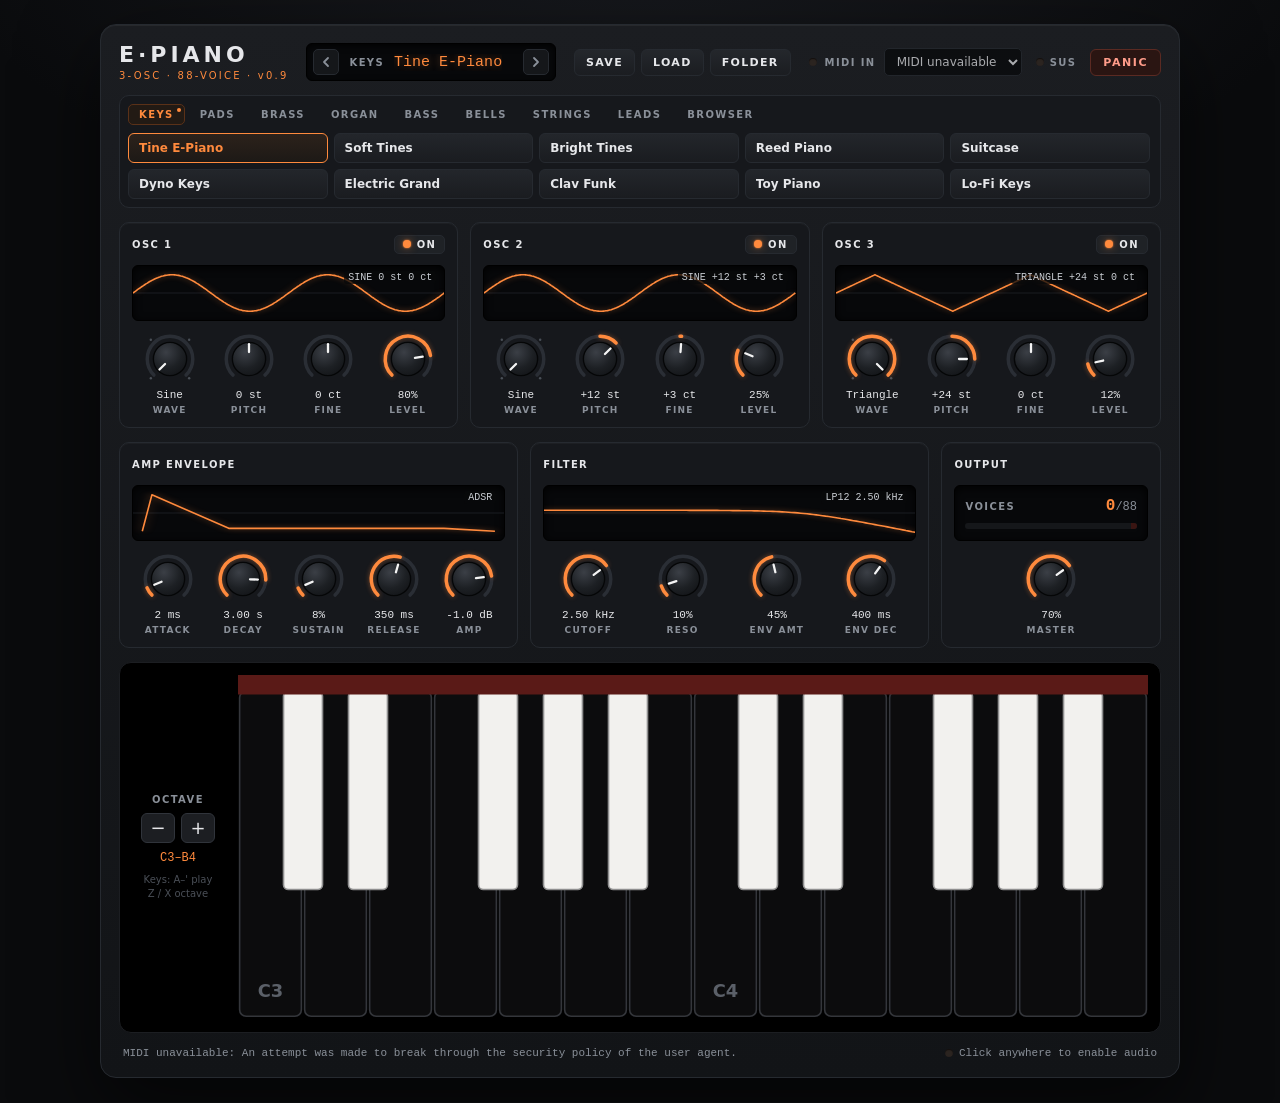
==== web/index.html @ 24be827b "First push" ====
<!doctype html>
<!--
  E-Piano v0.9 (web build)
  A single self-contained file: UI, DSP, 80 factory presets. Mirrors the VST3 build in vst/.
  Open it in Chrome or Edge. Works straight from disk; start.bat serves it over
  http://localhost for the lower-latency AudioWorklet path.
-->
<html lang="en">
<head>
  <meta charset="utf-8">
  <meta name="viewport" content="width=device-width, initial-scale=1">
  <title>E-Piano v0.9</title>
  <style>
:root {
  --bg: #0a0b0d;
  --chassis-1: #1b1d21;
  --chassis-2: #121417;
  --panel: #16181c;
  --panel-edge: #262a30;
  --screen: #07080a;
  --text: #e6e7ea;
  --muted: #8a9099;
  --faint: #4a4f57;
  --accent: #ff8a3d;
  --accent-glow: rgba(255, 138, 61, 0.45);
  --accent-dim: #5a3118;
  --track: #2a2e35;
  --sans: "Segoe UI", system-ui, -apple-system, sans-serif;
  --mono: "Cascadia Mono", "Consolas", ui-monospace, monospace;
}

* { box-sizing: border-box; }

html, body { margin: 0; }
body {
  min-height: 100vh;
  background: radial-gradient(1200px 600px at 50% -10%, #1a1c21 0%, var(--bg) 60%) var(--bg);
  color: var(--text);
  font-family: var(--sans);
  display: flex;
  justify-content: center;
  padding: 24px 16px;
  -webkit-font-smoothing: antialiased;
}

button { font-family: inherit; color: inherit; }

.synth {
  width: 100%;
  min-width: 0;
  max-width: 1080px;
  background: linear-gradient(180deg, var(--chassis-1), var(--chassis-2));
  border: 1px solid var(--panel-edge);
  border-radius: 16px;
  padding: 18px;
  box-shadow: 0 30px 80px rgba(0, 0, 0, 0.6), inset 0 1px 0 rgba(255, 255, 255, 0.05);
  display: flex;
  flex-direction: column;
  gap: 14px;
  user-select: none;
}

/* ---------------------------------------------------------------- LEDs --- */
.led {
  display: inline-block;
  width: 8px; height: 8px;
  border-radius: 50%;
  background: #2b2420;
  box-shadow: inset 0 1px 1px rgba(0, 0, 0, 0.6);
  flex: none;
  transition: background 60ms, box-shadow 60ms;
}
.led.on, .selected > .led, .power.on .led {
  background: var(--accent);
  box-shadow: 0 0 8px var(--accent-glow), 0 0 2px var(--accent);
}

.ctl-label, .panel-title, .knob-label, .pd-label, .vs-label {
  font-size: 10px;
  letter-spacing: 0.14em;
  text-transform: uppercase;
  color: var(--muted);
  font-weight: 600;
}

/* -------------------------------------------------------------- top bar --- */
.topbar {
  display: flex;
  align-items: center;
  gap: 18px;
  flex-wrap: wrap;
}
.brand { display: flex; flex-direction: column; line-height: 1.1; }
.brand-mark { font-size: 22px; font-weight: 800; letter-spacing: 0.18em; }
.brand-sub { font-size: 10px; letter-spacing: 0.22em; color: var(--accent); margin-top: 3px; }

.patch-display {
  flex: 1;
  min-width: 200px;
  display: flex;
  align-items: baseline;
  gap: 10px;
  background: var(--screen);
  border: 1px solid #000;
  border-radius: 6px;
  padding: 8px 12px;
  box-shadow: inset 0 2px 6px rgba(0, 0, 0, 0.8);
}
.pd-name { font-family: var(--mono); color: var(--accent); font-size: 15px; text-shadow: 0 0 8px var(--accent-glow); }

.top-controls { display: flex; align-items: center; gap: 14px; flex-wrap: wrap; }
.midi-pick { display: flex; align-items: center; gap: 8px; }
.midi-pick select {
  background: var(--screen);
  color: var(--text);
  border: 1px solid var(--panel-edge);
  border-radius: 5px;
  padding: 5px 8px;
  font: 12px var(--sans);
  max-width: 220px;
}
.indicator { display: flex; align-items: center; gap: 6px; font-size: 10px; letter-spacing: 0.14em; color: var(--muted); font-weight: 600; }

.panic {
  background: #2a1512;
  border: 1px solid #5b2a22;
  color: #ff9c8a;
  border-radius: 6px;
  padding: 6px 12px;
  font-size: 11px;
  letter-spacing: 0.14em;
  font-weight: 700;
  cursor: pointer;
}
.panic:hover { background: #3a1a15; }
.panic:active { transform: translateY(1px); }

/* --------------------------------------------------------------- panels --- */
.osc-row { display: grid; grid-template-columns: repeat(3, 1fr); gap: 12px; }
.mod-row { display: grid; grid-template-columns: 1fr 1fr 0.55fr; gap: 12px; }

.panel {
  background: var(--panel);
  border: 1px solid var(--panel-edge);
  border-radius: 10px;
  padding: 10px 12px 12px;
  display: flex;
  flex-direction: column;
  gap: 10px;
  box-shadow: inset 0 1px 0 rgba(255, 255, 255, 0.03);
  transition: opacity 150ms;
  min-width: 0;
}
.panel.off .screen, .panel.off .knob-row { opacity: 0.38; }
.panel-head { display: flex; align-items: center; justify-content: space-between; min-height: 22px; }
.panel-title { color: var(--text); }

.power {
  display: flex; align-items: center; gap: 6px;
  background: #1f2226;
  border: 1px solid var(--panel-edge);
  border-radius: 5px;
  padding: 3px 8px;
  font-size: 10px; letter-spacing: 0.14em; font-weight: 700;
  color: var(--muted);
  cursor: pointer;
}
.power.on { color: var(--text); }

.screen {
  position: relative;
  background: var(--screen);
  border: 1px solid #000;
  border-radius: 6px;
  height: 56px;
  overflow: hidden;
  box-shadow: inset 0 2px 8px rgba(0, 0, 0, 0.9);
}
.screen svg { position: absolute; inset: 4px 0; width: 100%; height: calc(100% - 8px); }
.scr-grid { stroke: #1a1d22; stroke-width: 1; vector-effect: non-scaling-stroke; }
.scr-line {
  fill: none;
  stroke: var(--accent);
  stroke-width: 1.6;
  vector-effect: non-scaling-stroke;
  filter: drop-shadow(0 0 3px var(--accent-glow));
  stroke-linejoin: round;
}
.scr-text {
  position: absolute; right: 8px; top: 5px;
  font-family: var(--mono); font-size: 10px; color: #c9cdd3;
  background: rgba(7, 8, 10, 0.75);
  padding: 1px 4px; border-radius: 3px;
}

.voice-screen { display: flex; flex-direction: column; justify-content: center; gap: 8px; padding: 0 10px; }
.vs-row { display: flex; justify-content: space-between; align-items: baseline; }
.vs-value { font-family: var(--mono); color: var(--muted); font-size: 12px; }
.vs-value b { color: var(--accent); font-size: 16px; font-weight: 600; }
.meter { position: relative; height: 6px; background: #15171a; border-radius: 3px; overflow: hidden; }
#meter-fill {
  height: 100%; width: 0%;
  background: linear-gradient(90deg, #3d8f5a 0%, #b8b23b 75%, #ff5a3d 100%);
  background-size: 100% 100%;
  transition: width 60ms linear;
}
.meter-clip { position: absolute; right: 0; top: 0; width: 6px; height: 100%; background: #3a1512; }
.meter-clip.on { background: #ff3b2f; box-shadow: 0 0 6px #ff3b2f; }

/* ---------------------------------------------------------------- knobs --- */
.knob-row { display: flex; justify-content: space-around; gap: 4px; }
.knob { display: flex; flex-direction: column; align-items: center; gap: 2px; width: 64px; }
.knob-svg { width: 56px; height: 56px; cursor: ns-resize; touch-action: none; outline: none; overflow: visible; }
.knob-svg:focus-visible .k-face { stroke: var(--accent); }
.k-track { fill: none; stroke: var(--track); stroke-width: 4; stroke-linecap: round; }
.k-value { fill: none; stroke: var(--accent); stroke-width: 4; stroke-linecap: round; filter: drop-shadow(0 0 3px var(--accent-glow)); }
.k-tick { fill: var(--faint); }
.k-face { fill: url(#knobFace); stroke: #050607; stroke-width: 1.5; }
.k-pointer { stroke: #f4f4f4; stroke-width: 2.6; stroke-linecap: round; }
.knob:hover .k-track { stroke: #343941; }
.knob-value { font-family: var(--mono); font-size: 11px; color: var(--text); min-height: 14px; white-space: nowrap; }
.knob.active .knob-value { color: var(--accent); }
.knob-label { font-size: 9px; }

.output-panel .knob-row { flex: 1; align-items: center; }

/* --------------------------------------------------------------- keybed --- */
.keybed {
  display: flex;
  gap: 14px;
  background: #000;
  border: 1px solid #1c1e22;
  border-radius: 12px;
  padding: 12px;
  box-shadow: inset 0 4px 14px rgba(0, 0, 0, 0.9);
}
.octave-ctl {
  display: flex; flex-direction: column; align-items: center; justify-content: center;
  gap: 8px; width: 92px; flex: none;
}
.oct-buttons { display: flex; gap: 6px; }
.oct-buttons button {
  width: 34px; height: 30px;
  background: #1c1e22; border: 1px solid #30343b; border-radius: 6px;
  font-size: 18px; line-height: 1; cursor: pointer;
}
.oct-buttons button:hover { border-color: var(--accent-dim); }
.oct-buttons button:active { transform: translateY(1px); }
.oct-readout { font-family: var(--mono); font-size: 12px; color: var(--accent); }
.kbd-hint { font-size: 10px; color: var(--faint); text-align: center; line-height: 1.4; }

.piano { flex: 1; min-width: 0; }
.piano-svg { display: block; width: 100%; height: auto; touch-action: none; cursor: pointer; }
.felt { fill: #5a1a17; }

/* Inverted keyboard: naturals black, sharps white */
.wkey { fill: #0c0c0d; stroke: #34363b; stroke-width: 1; transition: fill 40ms; }
.wkey:hover { fill: #17181a; }
.wkey.down { fill: var(--accent); stroke: var(--accent); }
.bkey { fill: #f2f1ee; stroke: #8f8f8f; stroke-width: 1; transition: fill 40ms; }
.bkey:hover { fill: #ffffff; }
.bkey.down { fill: var(--accent); stroke: #b85a20; }
.klabel { fill: #5b6068; font: 600 11px var(--sans); text-anchor: middle; pointer-events: none; }

/* ------------------------------------------------------------ statusbar --- */
.statusbar {
  display: flex; justify-content: space-between; align-items: center; gap: 12px;
  font-family: var(--mono); font-size: 11px; color: var(--muted);
  padding: 0 4px;
}
.monitor { flex: 1; min-width: 0; white-space: pre; overflow: hidden; text-overflow: ellipsis; }
.audio-status { display: flex; align-items: center; gap: 6px; flex: none; }

/* ======================================================== preset browser === */
.patch-display { align-items: center; gap: 6px; padding: 5px 6px; }
.pd-text { flex: 1; min-width: 0; display: flex; align-items: baseline; gap: 10px; padding: 0 4px; }
.pd-name { white-space: nowrap; overflow: hidden; text-overflow: ellipsis; }
.pd-step {
  flex: none; width: 26px; height: 26px; padding: 0;
  display: flex; align-items: center; justify-content: center;
  background: #15171a; border: 1px solid var(--panel-edge); border-radius: 5px; cursor: pointer;
}
.pd-step svg { width: 12px; height: 12px; fill: none; stroke: var(--muted); stroke-width: 1.8; stroke-linecap: round; stroke-linejoin: round; }
.pd-step:hover svg { stroke: var(--accent); }
.pd-step:active { transform: translateY(1px); }

.preset-actions { display: flex; gap: 6px; }
.pd-btn {
  background: linear-gradient(180deg, #24272c, #1b1d21);
  border: 1px solid var(--panel-edge);
  border-radius: 6px;
  padding: 6px 11px;
  font-size: 11px; font-weight: 700; letter-spacing: 0.12em;
  color: var(--text);
  cursor: pointer;
}
.pd-btn:hover { border-color: #3a3f47; }
.pd-btn:active { transform: translateY(1px); }
.pd-btn.primary { background: linear-gradient(180deg, #3a2618, #2a1c13); border-color: var(--accent-dim); color: var(--accent); }
.pd-btn.primary:hover { border-color: var(--accent); }
.pd-btn.danger { background: #2a1512; border-color: #5b2a22; color: #ff9c8a; }

.browser {
  background: var(--panel);
  border: 1px solid var(--panel-edge);
  border-radius: 10px;
  padding: 8px;
  display: flex; flex-direction: column; gap: 8px;
}
.cat-tabs { display: flex; flex-wrap: wrap; gap: 4px; }
.cat-tab {
  position: relative;
  background: transparent;
  border: 1px solid transparent;
  border-radius: 5px;
  padding: 4px 10px;
  font-size: 10px; font-weight: 700; letter-spacing: 0.14em; text-transform: uppercase;
  color: var(--muted);
  cursor: pointer;
}
.cat-tab:hover { color: var(--text); }
.cat-tab.active { color: var(--accent); border-color: var(--accent-dim); background: #221a14; }
.cat-tab.has-current::after {
  content: ""; position: absolute; top: 3px; right: 3px;
  width: 4px; height: 4px; border-radius: 50%; background: var(--accent);
}

.preset-grid {
  display: grid;
  grid-template-columns: repeat(5, minmax(0, 1fr));
  grid-auto-rows: 30px;
  gap: 6px;
  height: 66px;            /* two rows; user folders with more scroll */
  overflow-y: auto;
  padding-right: 2px;
}
.preset-btn {
  position: relative;
  display: flex; align-items: center;
  padding: 0 24px 0 10px;
  background: linear-gradient(180deg, #23262b, #1a1c20);
  border: 1px solid var(--panel-edge);
  border-radius: 6px;
  font-size: 12px; font-weight: 600; text-align: left;
  cursor: pointer;
  min-width: 0;
}
.preset-btn:hover { border-color: #3a3f47; }
.preset-btn:active { transform: translateY(1px); }
.preset-btn.selected { border-color: var(--accent); background: linear-gradient(180deg, #2c221b, #1d1916); color: var(--accent); }
.pb-name { white-space: nowrap; overflow: hidden; text-overflow: ellipsis; }
.pb-del {
  position: absolute; right: 4px; top: 50%; transform: translateY(-50%);
  width: 18px; height: 18px; line-height: 17px; text-align: center;
  border-radius: 4px; color: var(--muted); font-size: 14px;
  opacity: 0;
}
.preset-btn:hover .pb-del { opacity: 1; }
.pb-del:hover { background: #3a1a15; color: #ff9c8a; }
.grid-empty { grid-column: 1 / -1; grid-row: 1 / 3; align-self: center; font-size: 12px; color: var(--muted); line-height: 1.6; padding: 0 4px; }
.path { font-family: var(--mono); color: var(--text); font-size: 11px; word-break: break-all; }

.preset-grid::-webkit-scrollbar { width: 6px; }
.preset-grid::-webkit-scrollbar-thumb { background: #30343b; border-radius: 3px; }

/* ================================================================ modal === */
.modal {
  position: fixed; inset: 0; z-index: 20;
  display: flex; align-items: center; justify-content: center;
  background: rgba(5, 6, 8, 0.7);
}
.modal.hidden { display: none; }
.modal-card {
  width: min(420px, calc(100vw - 32px));
  background: linear-gradient(180deg, #1d2024, #15171a);
  border: 1px solid var(--panel-edge);
  border-radius: 12px;
  padding: 18px;
  display: flex; flex-direction: column; gap: 12px;
  box-shadow: 0 20px 60px rgba(0, 0, 0, 0.7);
}
.modal-title { font-size: 12px; font-weight: 700; letter-spacing: 0.16em; text-transform: uppercase; }
.modal-body { font-size: 13px; color: var(--muted); line-height: 1.5; }
.modal-body b { color: var(--text); }
#modal-input {
  background: var(--screen); color: var(--accent);
  border: 1px solid var(--panel-edge); border-radius: 6px;
  padding: 9px 10px; font: 14px var(--mono); outline: none;
  user-select: text;
}
#modal-input:focus { border-color: var(--accent-dim); }
.modal-actions { display: flex; justify-content: flex-end; gap: 8px; }

/* ----------------------------------------------------------- responsive --- */
@media (max-width: 900px) {
  .osc-row, .mod-row { grid-template-columns: minmax(0, 1fr); }
  .preset-grid { grid-template-columns: repeat(3, minmax(0, 1fr)); height: 102px; }
}
@media (max-width: 560px) {
  body { padding: 12px 8px; }
  .synth { padding: 12px; }
  .patch-display { min-width: 0; flex-basis: 100%; }
  .preset-grid { grid-template-columns: repeat(2, minmax(0, 1fr)); }
  .knob { width: 56px; }
  .keybed { flex-direction: column; }
  .octave-ctl { flex-direction: row; width: auto; }
  .kbd-hint { display: none; }
}
  </style>
</head>
<body>
  <!-- shared SVG defs (knob face gradient) -->
  <svg width="0" height="0" style="position:absolute" aria-hidden="true" focusable="false">
    <defs>
      <radialGradient id="knobFace" cx="38%" cy="30%" r="80%">
        <stop offset="0%" stop-color="#3b3f46"/>
        <stop offset="60%" stop-color="#1d2024"/>
        <stop offset="100%" stop-color="#121417"/>
      </radialGradient>
    </defs>
  </svg>

  <main class="synth">
    <header class="topbar">
      <div class="brand">
        <span class="brand-mark">E·PIANO</span>
        <span class="brand-sub">3-OSC · 88-VOICE · v0.9</span>
      </div>
      <div class="patch-display">
        <button id="preset-prev" type="button" class="pd-step" aria-label="Previous preset">
          <svg viewBox="0 0 12 12" aria-hidden="true"><path d="M8 2 4 6l4 4"/></svg>
        </button>
        <div class="pd-text">
          <span id="preset-cat" class="pd-label">VOICE</span>
          <span id="preset-name" class="pd-name"></span>
        </div>
        <button id="preset-next" type="button" class="pd-step" aria-label="Next preset">
          <svg viewBox="0 0 12 12" aria-hidden="true"><path d="m4 2 4 4-4 4"/></svg>
        </button>
      </div>
      <div class="preset-actions">
        <button id="preset-save" type="button" class="pd-btn">SAVE</button>
        <button id="preset-load" type="button" class="pd-btn">LOAD</button>
        <button id="preset-folder" type="button" class="pd-btn">FOLDER</button>
      </div>
      <div class="top-controls">
        <label class="midi-pick">
          <span class="led" id="midi-led" title="MIDI activity"></span>
          <span class="ctl-label">MIDI IN</span>
          <select id="midi-select"><option>Detecting…</option></select>
        </label>
        <span class="indicator"><span class="led" id="sustain-led"></span>SUS</span>
        <button id="panic-btn" type="button" class="panic">PANIC</button>
      </div>
    </header>

    <section class="browser" aria-label="Presets">
      <div class="cat-tabs" id="cat-tabs" role="tablist"></div>
      <div class="preset-grid" id="preset-grid"></div>
    </section>
    <section class="osc-row" id="osc-row"></section>
    <section class="mod-row" id="mod-row"></section>

    <section class="keybed">
      <div class="octave-ctl">
        <span class="ctl-label">OCTAVE</span>
        <div class="oct-buttons">
          <button id="oct-down" type="button" aria-label="Octave down">−</button>
          <button id="oct-up" type="button" aria-label="Octave up">+</button>
        </div>
        <span id="octave-readout" class="oct-readout"></span>
        <span class="kbd-hint">Keys: A–' play<br>Z / X octave</span>
      </div>
      <div id="piano" class="piano"></div>
    </section>

    <footer class="statusbar">
      <span id="midi-monitor" class="monitor">MIDI: starting…</span>
      <span class="audio-status"><span class="led" id="audio-led"></span><span id="audio-info">Audio off</span></span>
    </footer>
  </main>

  <div id="modal" class="modal hidden" role="dialog" aria-modal="true" aria-labelledby="modal-title">
    <div class="modal-card">
      <div id="modal-title" class="modal-title"></div>
      <div id="modal-body" class="modal-body"></div>
      <input id="modal-input" type="text" maxlength="60" spellcheck="false" autocomplete="off">
      <div class="modal-actions">
        <button id="modal-cancel" type="button" class="pd-btn">CANCEL</button>
        <button id="modal-ok" type="button" class="pd-btn primary">OK</button>
      </div>
    </div>
  </div>

  <script>
// ============================================================================
//  Parameter definitions (plugin copy). Must match vst/Source/Params.h.
//  Differs from web/js/params.js: adds ampLevel, pitch range is +/-36 st.
// ============================================================================
'use strict';

const WAVE_NAMES = ['Sine', 'Saw', 'Square', 'Triangle'];
const NUM_VOICES = 88;

function oscParams(n) {
  return [
    { id: `osc${n}On`,    name: 'On',    group: `osc${n}`, type: 'bool',   min: 0,   max: 1,   step: 1, def: n === 1 ? 1 : 0 },
    { id: `osc${n}Wave`,  name: 'Wave',  group: `osc${n}`, type: 'choice', min: 0,   max: 3,   step: 1, def: 0, choices: WAVE_NAMES },
    { id: `osc${n}Pitch`, name: 'Pitch', group: `osc${n}`, min: -36,  max: 36,  step: 1, def: 0, unit: 'st', bipolar: true },
    { id: `osc${n}Fine`,  name: 'Fine',  group: `osc${n}`, min: -100, max: 100, step: 1, def: 0, unit: 'ct', bipolar: true },
    { id: `osc${n}Level`, name: 'Level', group: `osc${n}`, min: 0,    max: 1,   def: 0.7, unit: '%' },
  ];
}

const PARAM_DEFS = [
  ...oscParams(1),
  ...oscParams(2),
  ...oscParams(3),
  { id: 'ampAttack',  name: 'Attack',  group: 'amp',    min: 0.001, max: 5,     def: 0.005, unit: 's', skew: 'log' },
  { id: 'ampDecay',   name: 'Decay',   group: 'amp',    min: 0.005, max: 10,    def: 1.0,   unit: 's', skew: 'log' },
  { id: 'ampSustain', name: 'Sustain', group: 'amp',    min: 0,     max: 1,     def: 0.7,   unit: '%' },
  { id: 'ampRelease', name: 'Release', group: 'amp',    min: 0.005, max: 10,    def: 0.3,   unit: 's', skew: 'log' },
  { id: 'ampLevel',   name: 'Amp',     group: 'amp',    min: -30,   max: 6,     def: 0,     unit: 'dB' },
  { id: 'fltCutoff',  name: 'Cutoff',  group: 'filter', min: 20,    max: 20000, def: 8000,  unit: 'Hz', skew: 'log' },
  { id: 'fltReso',    name: 'Reso',    group: 'filter', min: 0,     max: 1,     def: 0.1,   unit: '%' },
  { id: 'fltEnvAmt',  name: 'Env Amt', group: 'filter', min: 0,     max: 1,     def: 0.2,   unit: '%' },
  { id: 'fltDecay',   name: 'Env Dec', group: 'filter', min: 0.005, max: 5,     def: 0.4,   unit: 's', skew: 'log' },
  { id: 'master',     name: 'Master',  group: 'output', min: 0,     max: 1,     def: 0.7,   unit: '%', noPreset: true },
];

const PARAM_BY_ID = Object.fromEntries(PARAM_DEFS.map(d => [d.id, d]));

function clamp(v, lo, hi) { return v < lo ? lo : v > hi ? hi : v; }

function defaultParamValues() {
  return Object.fromEntries(PARAM_DEFS.map(d => [d.id, d.def]));
}

// value <-> 0..1 normalized (same mapping the VST host will see)
function paramToNorm(d, v) {
  if (d.skew === 'log') return clamp(Math.log(v / d.min) / Math.log(d.max / d.min), 0, 1);
  return clamp((v - d.min) / (d.max - d.min), 0, 1);
}

function paramFromNorm(d, n) {
  n = clamp(n, 0, 1);
  let v = d.skew === 'log' ? d.min * Math.pow(d.max / d.min, n) : d.min + n * (d.max - d.min);
  if (d.step) v = Math.round(v / d.step) * d.step;
  return clamp(v, d.min, d.max);
}

function formatParam(d, v) {
  if (d.type === 'choice') return d.choices[v | 0];
  if (d.type === 'bool') return v >= 0.5 ? 'On' : 'Off';
  switch (d.unit) {
    case 's':  return v < 1 ? `${Math.round(v * 1000)} ms` : `${v.toFixed(2)} s`;
    case 'Hz': return v >= 1000 ? `${(v / 1000).toFixed(v >= 10000 ? 1 : 2)} kHz` : `${Math.round(v)} Hz`;
    case 'st': return `${v > 0 ? '+' : ''}${v} st`;
    case 'ct': return `${v > 0 ? '+' : ''}${v} ct`;
    case '%':  return `${Math.round(v * 100)}%`;
    case 'dB': return `${v > 0.05 ? '+' : ''}${v.toFixed(1)} dB`;
    default:   return String(v);
  }
}
  </script>
  <script>
// 80 factory presets (same data as vst/presets/factory_presets.json)
const FACTORY_JSON = {
  "format": "E-Piano Factory Presets",
  "version": 1,
  "note": "preset = [name, osc1, osc2, osc3, [attack,decay,sustain,release], [cutoff,reso,envAmt,envDecay], ampLevel dB]; osc = [on, wave(0 sine,1 saw,2 square,3 tri), pitch st, fine ct, level]",
  "categories": [
    { "name": "Keys", "presets": [
      ["Tine E-Piano",[1,0,0,0,0.8],[1,0,12,3,0.25],[1,3,24,0,0.12],[0.002,3,0.08,0.35],[2500,0.1,0.45,0.4],-1],
      ["Soft Tines",[1,0,0,0,0.85],[1,0,12,0,0.15],[0,0,0,0,0.5],[0.004,3.5,0.05,0.4],[1800,0.05,0.3,0.5],-1.5],
      ["Bright Tines",[1,0,0,0,0.7],[1,3,12,4,0.3],[1,0,24,-3,0.2],[0.001,2.5,0.06,0.3],[5000,0.15,0.5,0.25],0],
      ["Reed Piano",[1,2,0,0,0.4],[1,3,0,0,0.6],[1,0,12,0,0.2],[0.002,1.8,0.15,0.25],[1400,0.3,0.55,0.3],-0.5],
      ["Suitcase",[1,0,0,-4,0.7],[1,0,0,4,0.7],[1,3,12,0,0.15],[0.003,4,0.1,0.5],[2200,0.1,0.35,0.6],-5.5],
      ["Dyno Keys",[1,0,0,0,0.6],[1,1,12,0,0.15],[1,0,24,5,0.2],[0.001,2,0.1,0.3],[3500,0.2,0.7,0.18],1.5],
      ["Electric Grand",[1,1,0,0,0.4],[1,3,0,5,0.5],[1,0,12,-5,0.3],[0.002,3,0.12,0.4],[1600,0.1,0.6,0.5],0],
      ["Clav Funk",[1,2,0,0,0.5],[1,1,0,3,0.4],[0,0,0,0,0.5],[0.001,0.6,0.15,0.08],[900,0.45,0.8,0.12],1.5],
      ["Toy Piano",[1,3,12,0,0.6],[1,0,24,0,0.4],[1,0,31,0,0.15],[0.001,1.2,0,0.4],[6000,0.1,0.2,0.3],2],
      ["Lo-Fi Keys",[1,3,0,0,0.7],[1,0,12,-8,0.3],[0,0,0,0,0.5],[0.008,2.5,0.1,0.35],[900,0.2,0.3,0.4],1.5]
    ] },
    { "name": "Pads", "presets": [
      ["Warm Pad",[1,1,0,-7,0.6],[1,1,0,7,0.6],[1,3,-12,0,0.4],[0.9,1.5,0.8,2],[1100,0.2,0.15,1.5],-1],
      ["Glass Pad",[1,3,0,-5,0.5],[1,3,12,5,0.4],[1,0,19,0,0.2],[1.2,2,0.7,2.5],[4000,0.1,0.1,2],1.5],
      ["Dark Pad",[1,1,0,-10,0.5],[1,1,-12,10,0.5],[1,2,-12,0,0.3],[1.5,2,0.85,3],[500,0.25,0.1,2],0],
      ["Choir Pad",[1,3,0,0,0.6],[1,3,12,6,0.3],[1,1,0,-6,0.25],[0.8,1.5,0.8,2],[1800,0.4,0.05,1],1],
      ["Sweep Pad",[1,1,0,-8,0.6],[1,1,0,8,0.6],[1,1,-12,0,0.3],[0.6,4,0.6,2.5],[300,0.6,0.8,4],-1.5],
      ["Square Pad",[1,2,0,-6,0.5],[1,2,0,6,0.5],[1,3,-12,0,0.3],[0.7,1.5,0.75,2],[1500,0.15,0.15,1.5],-4],
      ["Air Pad",[1,0,12,0,0.4],[1,3,19,4,0.3],[1,1,24,-4,0.15],[2,2,0.8,3.5],[6000,0.1,0,1],2.5],
      ["Analog Pad",[1,1,0,-12,0.55],[1,2,0,12,0.45],[1,1,12,0,0.2],[0.5,1.2,0.8,1.5],[1300,0.3,0.25,1],-1.5],
      ["Slow Wash",[1,1,0,-9,0.5],[1,1,0,9,0.5],[1,3,-12,0,0.4],[1.8,2,0.9,3],[2200,0.1,0.1,1.5],-0.5],
      ["Hollow Pad",[1,3,0,0,0.6],[1,2,7,3,0.3],[1,0,-12,0,0.4],[1,1.5,0.75,2],[2000,0.35,0.1,1],-1]
    ] },
    { "name": "Brass", "presets": [
      ["Brass Stab",[1,1,0,0,0.7],[1,1,0,5,0.6],[1,2,-12,0,0.3],[0.03,0.6,0.6,0.25],[700,0.25,0.6,0.35],-0.5],
      ["Synth Brass",[1,1,0,-6,0.6],[1,1,0,6,0.6],[0,0,0,0,0.5],[0.05,0.8,0.7,0.3],[600,0.2,0.65,0.5],0.5],
      ["Soft Horns",[1,1,0,0,0.5],[1,3,0,3,0.5],[1,1,-12,0,0.2],[0.12,1,0.75,0.4],[800,0.1,0.4,0.7],0],
      ["Brass Section",[1,1,0,-4,0.5],[1,1,0,4,0.5],[1,1,-12,0,0.35],[0.06,0.7,0.7,0.3],[900,0.15,0.55,0.45],3],
      ["Trumpet Lead",[1,1,0,0,0.7],[1,2,0,0,0.25],[0,0,0,0,0.5],[0.04,0.4,0.75,0.2],[1200,0.2,0.5,0.3],0.5],
      ["Fanfare",[1,1,0,0,0.6],[1,1,7,2,0.4],[1,1,12,-2,0.3],[0.02,0.5,0.65,0.3],[1000,0.2,0.6,0.3],2],
      ["Poly Brass 80s",[1,1,0,-8,0.6],[1,1,0,8,0.6],[1,2,12,0,0.15],[0.01,0.5,0.6,0.35],[450,0.3,0.75,0.4],2],
      ["Tuba Low",[1,1,-12,0,0.6],[1,2,-12,4,0.3],[1,0,-24,0,0.4],[0.06,0.6,0.75,0.2],[350,0.15,0.5,0.4],1],
      ["Brass Swell",[1,1,0,-5,0.6],[1,1,0,5,0.6],[1,1,-12,0,0.25],[0.6,1,0.85,0.5],[500,0.2,0.3,1.5],1.5],
      ["Stab Hit",[1,1,0,0,0.6],[1,1,12,4,0.4],[1,2,-12,0,0.4],[0.001,0.3,0,0.2],[800,0.35,0.85,0.15],5]
    ] },
    { "name": "Organ", "presets": [
      ["Drawbar Organ",[1,0,0,0,0.7],[1,0,12,0,0.5],[1,0,19,0,0.35],[0.004,0.1,1,0.06],[12000,0,0,0.2],-4],
      ["Full Drawbars",[1,0,0,0,0.6],[1,0,12,0,0.5],[1,0,24,0,0.45],[0.004,0.1,1,0.06],[12000,0,0,0.2],-3],
      ["Jazz Organ",[1,0,0,0,0.7],[1,0,19,0,0.3],[1,0,-12,0,0.3],[0.004,0.15,1,0.08],[9000,0,0.1,0.08],-2.5],
      ["Gospel Organ",[1,0,0,0,0.6],[1,0,12,0,0.5],[1,3,24,0,0.3],[0.003,0.1,1,0.1],[8000,0.1,0.15,0.1],-2],
      ["Rock Organ",[1,2,0,0,0.3],[1,0,12,0,0.5],[1,3,19,0,0.35],[0.003,0.1,1,0.07],[5000,0.2,0,0.2],-2.5],
      ["Church Organ",[1,0,-12,0,0.5],[1,0,0,0,0.5],[1,0,12,0,0.4],[0.08,0.3,1,0.6],[10000,0,0,0.2],-2.5],
      ["Reed Organ",[1,2,0,0,0.4],[1,2,12,2,0.25],[1,3,0,0,0.3],[0.05,0.2,1,0.15],[2500,0.1,0,0.2],1],
      ["Combo Organ",[1,2,0,0,0.4],[1,3,12,0,0.4],[0,0,0,0,0.5],[0.002,0.1,1,0.04],[3500,0.15,0,0.2],-0.5],
      ["Flute Stop",[1,0,0,0,0.6],[1,3,12,0,0.3],[0,0,0,0,0.5],[0.05,0.2,1,0.2],[6000,0,0,0.2],0],
      ["Perc Organ",[1,0,0,0,0.7],[1,0,12,0,0.4],[1,0,19,0,0.4],[0.002,1,0.6,0.08],[6000,0.1,0.4,0.15],-2]
    ] },
    { "name": "Bass", "presets": [
      ["Sub Bass",[1,2,-12,0,0.6],[1,1,-12,4,0.5],[1,0,-24,0,0.7],[0.003,0.5,0.7,0.12],[450,0.35,0.5,0.25],2.5],
      ["Pure Sub",[1,0,-12,0,0.9],[1,3,-12,0,0.2],[0,0,0,0,0.5],[0.004,0.3,0.9,0.1],[2000,0,0,0.2],1],
      ["Saw Bass",[1,1,-12,0,0.7],[1,1,-12,6,0.5],[0,0,0,0,0.5],[0.002,0.4,0.6,0.1],[600,0.4,0.6,0.2],4.5],
      ["Acid Bass",[1,1,-12,0,0.8],[0,0,0,0,0.5],[0,0,0,0,0.5],[0.001,0.3,0.5,0.08],[250,0.85,0.75,0.18],6],
      ["Pluck Bass",[1,2,-12,0,0.6],[1,3,-12,0,0.5],[0,0,0,0,0.5],[0.001,0.6,0,0.15],[400,0.3,0.7,0.15],3.5],
      ["Reese Bass",[1,1,-12,-12,0.6],[1,1,-12,12,0.6],[1,0,-24,0,0.4],[0.005,0.5,0.85,0.15],[700,0.2,0.2,0.3],2],
      ["Funk Bass",[1,2,-12,0,0.5],[1,1,-12,0,0.4],[1,0,-24,0,0.3],[0.001,0.35,0.4,0.08],[500,0.5,0.8,0.12],6],
      ["Synth Bass 80s",[1,2,-12,-5,0.5],[1,2,-12,5,0.5],[1,0,-24,0,0.4],[0.002,0.4,0.6,0.1],[800,0.3,0.5,0.2],2],
      ["Growl Bass",[1,1,-12,0,0.6],[1,2,-5,0,0.4],[1,0,-24,0,0.4],[0.003,0.5,0.7,0.1],[350,0.6,0.6,0.4],4],
      ["Upright Pluck",[1,3,-12,0,0.7],[1,0,-12,0,0.4],[1,0,0,0,0.1],[0.003,0.9,0,0.2],[700,0.1,0.4,0.3],4]
    ] },
    { "name": "Bells", "presets": [
      ["Glass Bells",[1,0,0,0,0.7],[1,0,24,2,0.35],[1,3,31,0,0.15],[0.001,4,0,1.5],[9000,0.1,0.2,0.8],-1],
      ["Tubular Bells",[1,0,0,0,0.6],[1,0,19,0,0.4],[1,0,27,0,0.2],[0.001,5,0,2],[7000,0,0.1,1],-0.5],
      ["Music Box",[1,0,12,0,0.6],[1,3,24,0,0.3],[1,0,31,0,0.15],[0.001,1.5,0,1],[8000,0,0,0.5],1.5],
      ["Vibraphone",[1,0,0,0,0.7],[1,0,24,0,0.15],[1,3,0,4,0.2],[0.002,3,0,1.2],[5000,0,0.1,0.5],-1.5],
      ["Marimba",[1,0,0,0,0.7],[1,0,24,0,0.25],[1,3,12,0,0.1],[0.001,0.6,0,0.4],[4000,0,0.3,0.1],3],
      ["Celesta",[1,0,12,0,0.6],[1,3,24,0,0.25],[1,0,0,0,0.3],[0.001,2,0,0.8],[7000,0,0.2,0.3],1],
      ["Metal Bell",[1,0,0,0,0.6],[1,0,27,37,0.3],[1,0,34,-21,0.2],[0.001,3.5,0,1.5],[10000,0,0,0.5],0.5],
      ["Kalimba",[1,0,0,0,0.7],[1,3,12,0,0.2],[1,0,27,0,0.08],[0.001,0.9,0,0.5],[3000,0.1,0.4,0.08],2],
      ["Crystal",[1,3,12,0,0.5],[1,0,24,0,0.3],[1,0,31,6,0.2],[0.005,3,0.1,2],[9000,0.2,0.2,1],2.5],
      ["Gamelan",[1,0,0,0,0.6],[1,0,13,15,0.3],[1,3,26,-12,0.2],[0.001,2.5,0,1.2],[6000,0.1,0.1,0.4],1]
    ] },
    { "name": "Strings", "presets": [
      ["String Ensemble",[1,1,0,-10,0.55],[1,1,0,10,0.55],[1,1,12,0,0.25],[0.35,1,0.85,1.2],[3200,0.1,0.1,1],0],
      ["Slow Strings",[1,1,0,-12,0.55],[1,1,0,12,0.55],[1,1,-12,0,0.3],[0.9,1.5,0.9,2],[2500,0.05,0.05,1],-0.5],
      ["Chamber Strings",[1,1,0,-6,0.5],[1,1,0,6,0.5],[1,3,0,0,0.3],[0.25,1,0.85,0.8],[3800,0.1,0.1,0.6],-0.5],
      ["Pizzicato",[1,1,0,-5,0.5],[1,1,0,5,0.5],[0,0,0,0,0.5],[0.001,0.35,0,0.25],[2000,0.2,0.5,0.15],6],
      ["Cello Section",[1,1,-12,-8,0.6],[1,1,-12,8,0.6],[1,1,0,0,0.2],[0.3,1,0.85,0.9],[1600,0.15,0.1,0.6],-1],
      ["Solo Violin",[1,1,0,0,0.7],[1,3,0,4,0.3],[0,0,0,0,0.5],[0.15,0.8,0.85,0.5],[3500,0.2,0.1,0.5],0],
      ["Synth Strings 80s",[1,1,0,-15,0.5],[1,1,0,15,0.5],[1,2,12,0,0.15],[0.2,1,0.8,1],[2800,0.15,0.15,1],1],
      ["Bright Strings",[1,1,0,-8,0.55],[1,1,12,8,0.4],[1,1,0,0,0.3],[0.2,1,0.85,1],[6000,0.1,0.05,1],0],
      ["Dark Strings",[1,1,0,-10,0.55],[1,1,0,10,0.55],[1,3,-12,0,0.4],[0.5,1,0.85,1.5],[1000,0.1,0.1,1],0],
      ["Orchestra Swell",[1,1,0,-10,0.5],[1,1,0,10,0.5],[1,1,-12,0,0.4],[1.5,2,0.9,2.5],[1200,0.15,0.3,3],0]
    ] },
    { "name": "Leads", "presets": [
      ["Chip Lead",[1,2,0,0,0.6],[1,2,12,0,0.2],[1,3,-12,0,0.4],[0.001,0.2,0.85,0.1],[15000,0,0,0.2],-2.5],
      ["Saw Lead",[1,1,0,0,0.7],[1,1,0,7,0.5],[0,0,0,0,0.5],[0.005,0.4,0.8,0.2],[3000,0.3,0.4,0.3],0],
      ["Square Lead",[1,2,0,0,0.7],[1,2,-12,0,0.3],[0,0,0,0,0.5],[0.003,0.3,0.8,0.15],[2500,0.25,0.3,0.3],-3],
      ["Sine Whistle",[1,0,12,0,0.8],[1,3,12,5,0.15],[0,0,0,0,0.5],[0.04,0.3,0.9,0.3],[8000,0,0,0.2],-2],
      ["Bite Lead",[1,1,0,0,0.6],[1,1,7,0,0.4],[1,2,12,0,0.2],[0.003,0.4,0.75,0.2],[2000,0.6,0.6,0.3],1],
      ["Fat Lead",[1,1,0,-10,0.6],[1,1,0,10,0.6],[1,2,-12,0,0.4],[0.005,0.5,0.8,0.25],[1800,0.35,0.5,0.4],-2],
      ["Soft Lead",[1,3,0,0,0.7],[1,0,12,0,0.3],[0,0,0,0,0.5],[0.03,0.4,0.85,0.3],[3000,0.1,0.1,0.3],1],
      ["Acid Lead",[1,1,0,0,0.8],[0,0,0,0,0.5],[0,0,0,0,0.5],[0.002,0.3,0.6,0.15],[600,0.85,0.8,0.25],0.5],
      ["Fifth Lead",[1,1,0,0,0.6],[1,1,7,3,0.5],[1,2,-12,0,0.25],[0.004,0.4,0.8,0.2],[2200,0.3,0.4,0.3],0],
      ["Chip Arp",[1,2,0,0,0.6],[1,2,24,0,0.15],[0,0,0,0,0.5],[0.001,0.15,0.4,0.05],[15000,0,0,0.2],2.5]
    ] }
  ]
}
;
  </script>
  <script>
// ============================================================================
//  E-Piano synth DSP engine (runs inside an AudioWorklet). Mirrors vst/Source/SynthEngine.h.
//
//  This whole function is stringified and loaded as the worklet module via a
//  Blob URL (works from file:// with no server), so it must not reference
//  anything defined outside of it.
//
//  The structure mirrors the planned C++ / JUCE port 1:1:
//    Oscillator     -> PolyBLEP oscillator (sine / saw / square / triangle)
//    Envelope       -> linear attack, exponential decay/release ADSR
//    SVF            -> TPT state-variable low-pass (Cytomic / Simper)
//    Voice          -> 3 oscillators + filter + amp env + filter env
//    SynthProcessor -> 88-voice allocator, MIDI handling, render loop
//                      (== juce::AudioProcessor::processBlock)
// ============================================================================
function synthWorkletModule() {
  'use strict';

  const NUM_VOICES = 88;
  const VOICE_GAIN = 0.16;        // per-voice headroom
  const PITCH_BEND_RANGE = 2;     // semitones
  const SILENCE = 1e-4;           // -80 dB: envelope considered finished
  const TWO_PI = Math.PI * 2;
  const LN_1000 = Math.log(1000); // times are "time to fall 60 dB"

  const OSC_KEYS = [1, 2, 3].map(n => ({
    on: `osc${n}On`, wave: `osc${n}Wave`, pitch: `osc${n}Pitch`,
    fine: `osc${n}Fine`, level: `osc${n}Level`,
  }));

  function expCoef(seconds, sr) {
    return Math.exp(-LN_1000 / (Math.max(seconds, 0.0005) * sr));
  }

  // --- PolyBLEP residual for band-limited discontinuities -------------------
  function polyBlep(t, dt) {
    if (t < dt) { t /= dt; return t + t - t * t - 1; }
    if (t > 1 - dt) { t = (t - 1) / dt; return t * t + t + t + 1; }
    return 0;
  }

  // --- Oscillator -----------------------------------------------------------
  class Oscillator {
    constructor() { this.phase = 0; }
    reset(phase) { this.phase = phase; }
    next(wave, dt) {
      const t = this.phase;
      let y;
      switch (wave) {
        case 1: // saw
          y = 2 * t - 1 - polyBlep(t, dt);
          break;
        case 2: { // square
          let t2 = t + 0.5; if (t2 >= 1) t2 -= 1;
          y = (t < 0.5 ? 1 : -1) + polyBlep(t, dt) - polyBlep(t2, dt);
          break;
        }
        case 3: { // triangle (phase-shifted so it starts at 0)
          let t3 = t + 0.25; if (t3 >= 1) t3 -= 1;
          y = 1 - 4 * Math.abs(t3 - 0.5);
          break;
        }
        default: // sine
          y = Math.sin(TWO_PI * t);
      }
      let p = t + dt; if (p >= 1) p -= 1;
      this.phase = p;
      return y;
    }
  }

  // --- ADSR -----------------------------------------------------------------
  // stage: 0 idle, 1 attack, 2 decay, 3 sustain, 4 release
  class Envelope {
    constructor() { this.stage = 0; this.level = 0; }
    gateOn() { this.stage = 1; }               // attack from current level (no click on retrigger)
    gateOff() { if (this.stage !== 0) this.stage = 4; }
    kill() { this.stage = 0; this.level = 0; }
    next(c) {
      switch (this.stage) {
        case 1:
          this.level += c.atkInc;
          if (this.level >= 1) { this.level = 1; this.stage = 2; }
          break;
        case 2:
          this.level = c.sus + (this.level - c.sus) * c.decCoef;
          if (Math.abs(this.level - c.sus) < SILENCE) {
            this.level = c.sus;
            this.stage = c.sus < SILENCE ? 0 : 3;
          }
          break;
        case 3:
          this.level += (c.sus - this.level) * 0.002; // smooth sustain-knob moves
          if (c.sus < SILENCE && this.level < SILENCE) { this.level = 0; this.stage = 0; }
          break;
        case 4:
          this.level *= c.relCoef;
          if (this.level < SILENCE) { this.level = 0; this.stage = 0; }
          break;
      }
      return this.level;
    }
  }

  // --- TPT state-variable filter (low-pass out) -----------------------------
  class SVF {
    constructor() { this.ic1 = 0; this.ic2 = 0; this.a1 = 1; this.a2 = 0; this.a3 = 0; }
    reset() { this.ic1 = 0; this.ic2 = 0; }
    set(fc, reso, sr) {
      fc = Math.min(Math.max(fc, 20), sr * 0.45);
      const g = Math.tan(Math.PI * fc / sr);
      const k = 2 - 1.9 * reso; // Q 0.5 .. 10
      this.a1 = 1 / (1 + g * (g + k));
      this.a2 = g * this.a1;
      this.a3 = g * this.a2;
    }
    process(x) {
      const v3 = x - this.ic2;
      const v1 = this.a1 * this.ic1 + this.a2 * v3;
      const v2 = this.ic2 + this.a2 * this.ic1 + this.a3 * v3;
      this.ic1 = 2 * v1 - this.ic1;
      this.ic2 = 2 * v2 - this.ic2;
      return v2;
    }
  }

  // --- Voice ----------------------------------------------------------------
  class Voice {
    constructor() {
      this.osc = [new Oscillator(), new Oscillator(), new Oscillator()];
      this.env = new Envelope();
      this.filter = new SVF();
      this.note = -1;
      this.velocity = 0;
      this.velGain = 0;
      this.fEnv = 0;
      this.age = 0;
      this.held = false;      // key physically down
      this.sustained = false; // key up but held by sustain pedal
    }
    isActive() { return this.env.stage !== 0; }
    start(note, vel, age, oscCfg) {
      if (!this.isActive()) {
        // Fresh voice: sine/tri start at phase 0 (clean attack),
        // saw/square get random phase (wider, less "phasey" stacks).
        for (let k = 0; k < 3; k++) {
          const w = oscCfg[k].wave;
          this.osc[k].reset(w === 1 || w === 2 ? Math.random() : 0);
        }
        this.filter.reset();
      }
      this.note = note;
      this.velocity = vel;
      const v = vel / 127;
      this.velGain = 0.1 + 0.9 * Math.pow(v, 1.5);
      this.age = age;
      this.held = true;
      this.sustained = false;
      this.fEnv = 1;
      this.env.gateOn();
    }
    release() {
      this.held = false;
      this.sustained = false;
      this.env.gateOff();
    }
  }

  // --- Processor ------------------------------------------------------------
  class SynthProcessor extends AudioWorkletProcessor {
    constructor(options) {
      super();
      const init = (options && options.processorOptions && options.processorOptions.params) || {};
      this.p = Object.assign({}, init);
      this.voices = Array.from({ length: NUM_VOICES }, () => new Voice());
      this.ageCounter = 0;
      this.sustainPedal = false;
      this.bend = 0;
      this.masterGain = this.p.master !== undefined ? this.p.master : 0.7;
      this.masterSmooth = 1 - Math.exp(-1 / (0.02 * sampleRate));
      this.envc = { atkInc: 0, decCoef: 0, sus: 0, relCoef: 0 };
      this.oscCfg = OSC_KEYS.map(() => ({ on: false, wave: 0, semis: 0, level: 0 }));
      this.fEnvBlockCoef = 0;
      this.blockCount = 0;
      this.peak = 0;
      this.dt = new Float64Array(3);
      this.updateBlockParams(128);
      this.port.onmessage = (e) => this.onMessage(e.data);
    }

    onMessage(m) {
      switch (m.type) {
        case 'param':   this.p[m.id] = m.value; break;
        case 'params':  Object.assign(this.p, m.values); break;
        case 'noteOn':  if (m.vel > 0) this.noteOn(m.note, m.vel); else this.noteOff(m.note); break;
        case 'noteOff': this.noteOff(m.note); break;
        case 'sustain': this.setSustain(!!m.on); break;
        case 'bend':    this.bend = m.value; break;
        case 'allNotesOff':
          this.sustainPedal = false;
          for (const v of this.voices) if (v.isActive()) v.release();
          break;
        case 'panic':
          this.sustainPedal = false;
          for (const v of this.voices) { v.env.kill(); v.held = v.sustained = false; v.filter.reset(); }
          break;
      }
    }

    noteOn(note, vel) {
      let v = null;
      // 1) same note already sounding -> retrigger it
      for (const x of this.voices) if (x.isActive() && x.note === note) { v = x; break; }
      // 2) a free voice
      if (!v) for (const x of this.voices) if (!x.isActive()) { v = x; break; }
      // 3) steal: oldest releasing voice, else oldest voice
      if (!v) {
        for (const x of this.voices) {
          if (!v) { v = x; continue; }
          const xr = x.env.stage === 4, vr = v.env.stage === 4;
          if ((xr && !vr) || (xr === vr && x.age < v.age)) v = x;
        }
      }
      v.start(note, vel, ++this.ageCounter, this.oscCfg);
    }

    noteOff(note) {
      for (const v of this.voices) {
        if (v.note === note && v.held && v.isActive()) {
          if (this.sustainPedal) { v.held = false; v.sustained = true; }
          else v.release();
        }
      }
    }

    setSustain(on) {
      this.sustainPedal = on;
      if (!on) for (const v of this.voices) if (v.sustained) v.release();
    }

    updateBlockParams(n) {
      const p = this.p, sr = sampleRate, e = this.envc;
      e.atkInc = 1 / (Math.max(p.ampAttack, 0.0005) * sr);
      e.decCoef = expCoef(p.ampDecay, sr);
      e.sus = p.ampSustain;
      e.relCoef = expCoef(p.ampRelease, sr);
      this.fEnvBlockCoef = Math.pow(expCoef(p.fltDecay, sr), n);
      for (let k = 0; k < 3; k++) {
        const c = this.oscCfg[k], K = OSC_KEYS[k];
        c.on = p[K.on] >= 0.5;
        c.wave = p[K.wave] | 0;
        c.semis = p[K.pitch] + p[K.fine] / 100;
        c.level = c.on ? p[K.level] : 0;
      }
    }

    renderVoice(v, out, n) {
      const sr = sampleRate, p = this.p, cfg = this.oscCfg, dt = this.dt;
      const base = v.note - 69 + this.bend * PITCH_BEND_RANGE;
      for (let k = 0; k < 3; k++) {
        dt[k] = Math.min(440 * Math.pow(2, (base + cfg[k].semis) / 12) / sr, 0.45);
      }

      // Filter: cutoff * envelope (velocity-scaled) * half key-tracking
      const velN = v.velocity / 127;
      const envOct = p.fltEnvAmt * 7 * v.fEnv * (0.35 + 0.65 * velN);
      const keyOct = (v.note - 60) / 24;
      v.filter.set(p.fltCutoff * Math.pow(2, envOct + keyOct), p.fltReso, sr);
      v.fEnv *= this.fEnvBlockCoef;

      const amp = VOICE_GAIN * v.velGain;
      const [o0, o1, o2] = v.osc;
      const l0 = cfg[0].level, l1 = cfg[1].level, l2 = cfg[2].level;
      const w0 = cfg[0].wave, w1 = cfg[1].wave, w2 = cfg[2].wave;
      const d0 = dt[0], d1 = dt[1], d2 = dt[2];
      const env = v.env, envc = this.envc, filt = v.filter;

      for (let i = 0; i < n; i++) {
        let s = 0;
        if (l0 > 0) s += l0 * o0.next(w0, d0);
        if (l1 > 0) s += l1 * o1.next(w1, d1);
        if (l2 > 0) s += l2 * o2.next(w2, d2);
        s = filt.process(s);
        out[i] += s * env.next(envc) * amp;
        if (env.stage === 0) break;
      }
      if (env.stage === 0) { filt.reset(); v.held = v.sustained = false; }
    }

    process(inputs, outputs) {
      const out = outputs[0];
      const L = out[0];
      if (!L) return true;
      const R = out.length > 1 ? out[1] : null;
      const n = L.length;
      L.fill(0);

      this.updateBlockParams(n);
      let active = 0;
      for (const v of this.voices) {
        if (v.isActive()) { active++; this.renderVoice(v, L, n); }
      }

      // Master gain (smoothed) + soft clip
      const target = this.p.master * Math.pow(10, (this.p.ampLevel || 0) / 20), k = this.masterSmooth; // master * Amp level
      let g = this.masterGain, peak = this.peak;
      for (let i = 0; i < n; i++) {
        g += (target - g) * k;
        const y = Math.tanh(L[i] * g);
        L[i] = y;
        const a = y < 0 ? -y : y;
        if (a > peak) peak = a;
      }
      this.masterGain = g;
      this.peak = peak;
      if (R) R.set(L);

      if (++this.blockCount >= 16) { // ~43 ms @ 48k
        this.port.postMessage({ type: 'stats', voices: active, peak: this.peak });
        this.blockCount = 0;
        this.peak = 0;
      }
      return true;
    }
  }

  registerProcessor('epiano-synth', SynthProcessor);
}
  </script>
  <script>
// ============================================================================
//  Engine bridge. The UI only ever talks to this interface:
//     start(), resume(), setParam(id, v), setParams(obj), noteOn(n, vel),
//     noteOff(n), sustain(on), pitchBend(-1..1), allNotesOff(), panic(),
//     onStats(cb), onState(cb)
//  In the VST3 port this class is replaced by a JuceEngine with the same calls.
//
//  Audio path: AudioWorklet when the browser allows it. When the page is opened
//  straight from disk (file://, origin "null") Chrome/Edge refuse to load the
//  worklet module, so we fall back to a ScriptProcessorNode running the exact
//  same DSP code (synthWorkletModule) on the main thread.
// ============================================================================
'use strict';

class WebAudioEngine {
  constructor(initialValues) {
    this.values = Object.assign({}, initialValues);
    this.ctx = null;
    this.port = null;      // { postMessage(msg) } into the DSP
    this.node = null;
    this.mode = '';        // 'AudioWorklet' | 'ScriptProcessor'
    this.ready = false;
    this.starting = null;
    this.onStats = null;
    this.onState = null;   // called when the AudioContext state changes
  }

  // Creates the audio graph. Safe to call without a user gesture: the context
  // just starts out 'suspended' until resume() is called from a click/key.
  start() {
    if (this.ready) return Promise.resolve();
    if (this.starting) return this.starting;
    this.starting = (async () => {
      const ctx = new (window.AudioContext || window.webkitAudioContext)({ latencyHint: 'interactive' });
      ctx.onstatechange = () => { if (this.onState) this.onState(ctx.state); };
      this.ctx = ctx;
      const src = `(${synthWorkletModule.toString()})();`;

      let built = null;
      if (ctx.audioWorklet && window.location.protocol !== 'file:') {
        try { built = await this.createWorkletNode(ctx, src); }
        catch (err) { console.warn('AudioWorklet unavailable, using ScriptProcessor fallback:', err); }
      }
      if (!built) built = this.createScriptNode(ctx, src);

      this.node = built.node;
      this.port = built.port;
      this.mode = built.mode;
      this.node.connect(ctx.destination);
      this.ready = true;
      if (this.onState) this.onState(ctx.state);
    })();
    this.starting.catch(() => { this.starting = null; });
    return this.starting;
  }

  async createWorkletNode(ctx, src) {
    const url = URL.createObjectURL(new Blob([src], { type: 'application/javascript' }));
    try {
      await ctx.audioWorklet.addModule(url);
    } finally {
      URL.revokeObjectURL(url);
    }
    const node = new AudioWorkletNode(ctx, 'epiano-synth', {
      numberOfInputs: 0,
      numberOfOutputs: 1,
      outputChannelCount: [2],
      processorOptions: { params: this.values },
    });
    node.port.onmessage = (e) => this.handleMessage(e.data);
    return { node, port: node.port, mode: 'AudioWorklet' };
  }

  createScriptNode(ctx, src) {
    // Run the worklet module with stand-ins for the AudioWorklet globals.
    const sink = (m) => this.handleMessage(m);
    class AudioWorkletProcessorShim {
      constructor() { this.port = { postMessage: sink, onmessage: null }; }
    }
    let Processor = null;
    const register = (name, cls) => { Processor = cls; };
    new Function('AudioWorkletProcessor', 'registerProcessor', 'sampleRate', src)(
      AudioWorkletProcessorShim, register, ctx.sampleRate);
    const proc = new Processor({ processorOptions: { params: this.values } });

    const BLOCK = 128;
    const L128 = new Float32Array(BLOCK), R128 = new Float32Array(BLOCK);
    const node = ctx.createScriptProcessor(1024, 0, 2);
    node.onaudioprocess = (e) => {
      const L = e.outputBuffer.getChannelData(0), R = e.outputBuffer.getChannelData(1);
      for (let off = 0; off < L.length; off += BLOCK) {
        proc.process([], [[L128, R128]]);
        L.set(L128, off);
        R.set(R128, off);
      }
    };
    return { node, port: { postMessage: (m) => proc.port.onmessage({ data: m }) }, mode: 'ScriptProcessor' };
  }

  handleMessage(m) {
    if (m.type === 'stats' && this.onStats) this.onStats(m);
  }

  // Must be called from a user gesture (click / key) the first time.
  async resume() {
    await this.start();
    if (this.ctx.state !== 'running') await this.ctx.resume();
  }

  get running() { return !!this.ctx && this.ctx.state === 'running'; }
  get sampleRate() { return this.ctx ? this.ctx.sampleRate : 0; }
  get latencyMs() {
    if (!this.ctx) return 0;
    return ((this.ctx.baseLatency || 0) + (this.ctx.outputLatency || 0)) * 1000;
  }

  post(msg) { if (this.port) this.port.postMessage(msg); }

  setParam(id, value) { this.values[id] = value; this.post({ type: 'param', id, value }); }
  setParams(obj) { Object.assign(this.values, obj); this.post({ type: 'params', values: obj }); }
  noteOn(note, vel) { this.post({ type: 'noteOn', note, vel }); }
  noteOff(note) { this.post({ type: 'noteOff', note }); }
  sustain(on) { this.post({ type: 'sustain', on }); }
  pitchBend(value) { this.post({ type: 'bend', value }); }
  allNotesOff() { this.post({ type: 'allNotesOff' }); }
  panic() { this.post({ type: 'panic' }); }
}
  </script>
  <script>
// ============================================================================
//  Web MIDI input. Omni (all channels). Handles note on/off, sustain (CC64),
//  all-notes-off (CC120/123) and pitch bend.
// ============================================================================
'use strict';

class MidiInput {
  constructor(handlers) {
    this.h = handlers;
    this.access = null;
    this.selected = 'all';
  }

  get supported() { return typeof navigator.requestMIDIAccess === 'function'; }

  async init() {
    if (!this.supported) throw new Error('Web MIDI not supported in this browser — use Chrome or Edge.');
    this.access = await navigator.requestMIDIAccess({ sysex: false });
    this.access.onstatechange = () => {
      this.bind();
      if (this.h.devices) this.h.devices(this.inputs());
    };
    this.bind();
    return this.inputs();
  }

  inputs() {
    if (!this.access) return [];
    return Array.from(this.access.inputs.values()).map(i => ({ id: i.id, name: i.name, state: i.state }));
  }

  select(id) { this.selected = id; this.bind(); }

  bind() {
    if (!this.access) return;
    for (const input of this.access.inputs.values()) {
      const listen = this.selected === 'all' || this.selected === input.id;
      input.onmidimessage = listen ? (e) => this.handle(e.data) : null;
    }
  }

  handle(d) {
    const status = d[0];
    if (status >= 0xf0) return; // ignore clock / active sensing / sysex
    const cmd = status & 0xf0, ch = (status & 0x0f) + 1, h = this.h;
    if (cmd === 0x90 && d[2] > 0) h.noteOn(d[1], d[2], ch);
    else if (cmd === 0x80 || cmd === 0x90) h.noteOff(d[1], ch);
    else if (cmd === 0xb0) {
      if (d[1] === 64) h.sustain(d[2] >= 64, ch);
      else if (d[1] === 120 || d[1] === 123) h.allNotesOff(ch);
    } else if (cmd === 0xe0) {
      h.bend((((d[2] << 7) | d[1]) - 8192) / 8192, ch);
    }
    if (h.message) h.message(d, ch);
  }
}
  </script>
  <script>
// ============================================================================
//  SVG rotary knob.
//  Drag up/down (Shift = fine), mouse wheel, arrow keys, double-click = default.
//  270° sweep. Bipolar params draw their arc from 12 o'clock.
// ============================================================================
'use strict';

const KNOB_SWEEP = 135; // degrees either side of 12 o'clock

function svgPolar(cx, cy, r, deg) {
  const a = (deg - 90) * Math.PI / 180;
  return [cx + r * Math.cos(a), cy + r * Math.sin(a)];
}

function svgArc(cx, cy, r, a0, a1) {
  if (Math.abs(a1 - a0) < 0.5) return '';
  const lo = Math.min(a0, a1), hi = Math.max(a0, a1);
  const [x0, y0] = svgPolar(cx, cy, r, lo);
  const [x1, y1] = svgPolar(cx, cy, r, hi);
  const large = hi - lo > 180 ? 1 : 0;
  return `M${x0.toFixed(2)} ${y0.toFixed(2)} A${r} ${r} 0 ${large} 1 ${x1.toFixed(2)} ${y1.toFixed(2)}`;
}

class Knob {
  // onGesture(true/false) brackets a drag so the DAW records it as one automation gesture.
  constructor(def, value, onChange, onGesture) {
    this.def = def;
    this.onChange = onChange;
    this.onGesture = onGesture || null;
    this.value = value;
    this.drag = null;

    const el = document.createElement('div');
    el.className = 'knob';
    let ticks = '';
    if (def.type === 'choice') {
      const steps = def.max - def.min;
      for (let i = 0; i <= steps; i++) {
        const [x, y] = svgPolar(32, 32, 31, -KNOB_SWEEP + (2 * KNOB_SWEEP * i) / steps);
        ticks += `<circle class="k-tick" cx="${x.toFixed(2)}" cy="${y.toFixed(2)}" r="1.4"/>`;
      }
    }
    el.innerHTML = `
      <svg class="knob-svg" viewBox="0 0 64 64" tabindex="0" role="slider"
           aria-label="${def.name}" aria-valuemin="${def.min}" aria-valuemax="${def.max}">
        <path class="k-track" d="${svgArc(32, 32, 26, -KNOB_SWEEP, KNOB_SWEEP)}"/>
        ${ticks}
        <path class="k-value" d=""/>
        <circle class="k-face" cx="32" cy="32" r="19"/>
        <g class="k-rot"><line class="k-pointer" x1="32" y1="24" x2="32" y2="15"/></g>
      </svg>
      <div class="knob-value"></div>
      <div class="knob-label">${def.name}</div>`;
    this.el = el;
    this.svg = el.querySelector('svg');
    this.valuePath = el.querySelector('.k-value');
    this.rot = el.querySelector('.k-rot');
    this.readout = el.querySelector('.knob-value');
    this.bindEvents();
    this.render();
  }

  get norm() { return paramToNorm(this.def, this.value); }

  setValue(v, notify = false) {
    v = clamp(v, this.def.min, this.def.max);
    if (v === this.value) return;
    this.value = v;
    this.render();
    if (notify && this.onChange) this.onChange(v);
  }

  setNorm(n) { this.setValue(paramFromNorm(this.def, n), true); }

  nudge(dir, fine) {
    const d = this.def;
    if (d.step) this.setValue(this.value + dir * d.step, true);
    else this.setNorm(this.norm + dir * (fine ? 0.002 : 0.01));
  }

  render() {
    const d = this.def;
    const angle = -KNOB_SWEEP + this.norm * 2 * KNOB_SWEEP;
    const startAngle = d.bipolar ? 0 : -KNOB_SWEEP;
    this.valuePath.setAttribute('d', svgArc(32, 32, 26, startAngle, angle));
    this.rot.setAttribute('transform', `rotate(${angle.toFixed(2)} 32 32)`);
    this.readout.textContent = formatParam(d, this.value);
    this.svg.setAttribute('aria-valuenow', String(this.value));
    this.svg.setAttribute('aria-valuetext', formatParam(d, this.value));
  }

  bindEvents() {
    const svg = this.svg;
    svg.addEventListener('pointerdown', (e) => {
      e.preventDefault();
      svg.setPointerCapture(e.pointerId);
      svg.focus();
      this.drag = { y: e.clientY, norm: this.norm };
      this.el.classList.add('active');
      if (this.onGesture) this.onGesture(true);
    });
    svg.addEventListener('pointermove', (e) => {
      if (!this.drag) return;
      const dy = this.drag.y - e.clientY;
      this.drag.y = e.clientY;
      this.drag.norm = clamp(this.drag.norm + dy * (e.shiftKey ? 0.001 : 0.005), 0, 1);
      this.setNorm(this.drag.norm);
    });
    const end = () => {
      if (!this.drag) return;
      this.drag = null;
      this.el.classList.remove('active');
      if (this.onGesture) this.onGesture(false);
    };
    svg.addEventListener('pointerup', end);
    svg.addEventListener('pointercancel', end);
    svg.addEventListener('dblclick', () => this.setValue(this.def.def, true));
    svg.addEventListener('wheel', (e) => {
      e.preventDefault();
      this.nudge(e.deltaY < 0 ? 1 : -1, e.shiftKey);
    }, { passive: false });
    svg.addEventListener('keydown', (e) => {
      const dir = { ArrowUp: 1, ArrowRight: 1, ArrowDown: -1, ArrowLeft: -1 }[e.key];
      if (dir) { e.preventDefault(); e.stopPropagation(); this.nudge(dir, e.shiftKey); }
    });
  }
}
  </script>
  <script>
// ============================================================================
//  24-key SVG piano. Inverted colours: naturals are black, sharps are white.
//  Click/touch to play, drag for glissando. Velocity = how far down the key
//  you click (lower = harder), like striking nearer the front edge.
// ============================================================================
'use strict';

const NOTE_NAMES = ['C', 'C#', 'D', 'D#', 'E', 'F', 'F#', 'G', 'G#', 'A', 'A#', 'B'];
const BLACK_PCS = new Set([1, 3, 6, 8, 10]);

function midiNoteName(n) { return NOTE_NAMES[n % 12] + (Math.floor(n / 12) - 1); }

class Piano {
  constructor(container, { numKeys = 24, baseNote = 48, onNoteOn, onNoteOff }) {
    this.numKeys = numKeys;
    this.base = baseNote; // must be a C
    this.onNoteOn = onNoteOn;
    this.onNoteOff = onNoteOff;
    this.active = new Set();     // sounding MIDI notes (from any source)
    this.pointers = new Map();   // pointerId -> note
    this.keys = [];
    this.build(container);
  }

  build(container) {
    const WW = 40, WH = 200, BW = 24, BH = 122, TOP = 10;
    const whites = [], blacks = [];
    let wi = 0;
    for (let i = 0; i < this.numKeys; i++) {
      if (BLACK_PCS.has(i % 12)) {
        blacks.push(`<rect class="bkey" data-idx="${i}" x="${wi * WW - BW / 2}" y="${TOP}" width="${BW}" height="${BH}" rx="3"/>`);
      } else {
        whites.push(`<rect class="wkey" data-idx="${i}" x="${wi * WW + 1}" y="${TOP}" width="${WW - 2}" height="${WH}" rx="4"/>`);
        if (i % 12 === 0) whites.push(`<text class="klabel" data-label="${i}" x="${wi * WW + WW / 2}" y="${TOP + WH - 12}"></text>`);
        wi++;
      }
    }
    const W = wi * WW;
    container.innerHTML = `
      <svg class="piano-svg" viewBox="0 0 ${W} ${TOP + WH + 2}" preserveAspectRatio="xMidYMid meet">
        ${whites.join('')}
        ${blacks.join('')}
        <rect class="felt" x="0" y="0" width="${W}" height="${TOP + 2}"/>
      </svg>`;
    this.svg = container.querySelector('svg');
    this.keys = Array.from({ length: this.numKeys }, (_, i) => this.svg.querySelector(`[data-idx="${i}"]`));
    this.labels = Array.from(this.svg.querySelectorAll('[data-label]'));
    this.bindPointer();
    this.render();
  }

  setBase(note) {
    this.base = note;
    this.render();
  }

  setNote(note, on) {
    if (on) this.active.add(note); else this.active.delete(note);
    const i = note - this.base;
    if (i >= 0 && i < this.numKeys) this.keys[i].classList.toggle('down', on);
  }

  clear() {
    this.active.clear();
    this.render();
  }

  render() {
    this.keys.forEach((k, i) => k.classList.toggle('down', this.active.has(this.base + i)));
    this.labels.forEach(t => { t.textContent = midiNoteName(this.base + Number(t.dataset.label)); });
  }

  hit(x, y) {
    const t = document.elementFromPoint(x, y);
    if (!t || !this.svg.contains(t) || !t.dataset.idx) return null;
    const r = t.getBoundingClientRect();
    const depth = clamp((y - r.top) / r.height, 0, 1);
    return { note: this.base + Number(t.dataset.idx), vel: Math.round(30 + depth * 97) };
  }

  bindPointer() {
    const svg = this.svg;
    const press = (id, x, y) => {
      const h = this.hit(x, y);
      if (!h) return;
      this.pointers.set(id, h.note);
      this.onNoteOn(h.note, h.vel);
    };
    const lift = (id) => {
      const n = this.pointers.get(id);
      if (n !== undefined && n !== null) this.onNoteOff(n);
      this.pointers.delete(id);
    };
    svg.addEventListener('pointerdown', (e) => {
      e.preventDefault();
      svg.setPointerCapture(e.pointerId);
      press(e.pointerId, e.clientX, e.clientY);
    });
    svg.addEventListener('pointermove', (e) => {
      if (!this.pointers.has(e.pointerId)) return;
      const h = this.hit(e.clientX, e.clientY);
      const cur = this.pointers.get(e.pointerId);
      const next = h ? h.note : null;
      if (next === cur) return;
      if (cur !== null) this.onNoteOff(cur);
      this.pointers.set(e.pointerId, next);
      if (h) this.onNoteOn(h.note, h.vel);
    });
    svg.addEventListener('pointerup', (e) => lift(e.pointerId));
    svg.addEventListener('pointercancel', (e) => lift(e.pointerId));
  }
}
  </script>
  <script>
// ============================================================================
//  App (web build of the v0.9 plugin): UI, presets, Web MIDI, audio unlock.
// ============================================================================
(function () {
  'use strict';

  const $ = (sel) => document.querySelector(sel);
  function el(tag, cls, html) {
    const e = document.createElement(tag);
    if (cls) e.className = cls;
    if (html !== undefined) e.innerHTML = html;
    return e;
  }
  const esc = (s) => String(s).replace(/[&<>"']/g, c => ({ '&': '&amp;', '<': '&lt;', '>': '&gt;', '"': '&quot;', "'": '&#39;' }[c]));
  const PRESET_EXT = '.epreset';

  // ------------------------------------------------------- factory presets ---
  // compact format: [name, osc1, osc2, osc3, [a,d,s,r], [cut,res,env,dec], ampDb]
  const FACTORY = [];
  for (const cat of FACTORY_JSON.categories) {
    for (const p of cat.presets) {
      const v = {};
      for (let k = 0; k < 3; k++) {
        const o = p[k + 1], n = k + 1;
        v[`osc${n}On`] = o[0]; v[`osc${n}Wave`] = o[1]; v[`osc${n}Pitch`] = o[2];
        v[`osc${n}Fine`] = o[3]; v[`osc${n}Level`] = o[4];
      }
      [v.ampAttack, v.ampDecay, v.ampSustain, v.ampRelease] = p[4];
      [v.fltCutoff, v.fltReso, v.fltEnvAmt, v.fltDecay] = p[5];
      v.ampLevel = p[6];
      FACTORY.push({ id: `factory:${FACTORY.length}`, name: p[0], category: cat.name, factory: true, values: v });
    }
  }

  // ---------------------------------------------------------------- state ---
  const values = defaultParamValues();
  Object.assign(values, FACTORY[0].values);
  let current = { id: FACTORY[0].id, name: FACTORY[0].name, category: FACTORY[0].category };
  let presetDirty = false;
  let activeCat = current.category;

  const engine = new WebAudioEngine(values);
  const knobs = {};
  const toggles = {};
  const screens = {};

  // ---------------------------------------------------- parameter plumbing ---
  function setParam(id, v, fromKnob) {
    values[id] = v;
    if (!fromKnob && knobs[id]) knobs[id].setValue(v);
    if (toggles[id]) toggles[id](v);
    engine.setParam(id, v);
    if (!PARAM_BY_ID[id].noPreset && !presetDirty) { presetDirty = true; renderPresetName(); }
    refreshScreens(PARAM_BY_ID[id].group);
  }

  // Applies a preset's values. Missing params -> default; master is never touched.
  function applyPresetValues(pv) {
    const all = {};
    for (const d of PARAM_DEFS) {
      if (d.noPreset) continue;
      let v = Number(pv[d.id]);
      if (pv[d.id] === undefined || pv[d.id] === null || isNaN(v)) v = d.def;
      v = clamp(v, d.min, d.max);
      if (d.step) v = Math.round(v / d.step) * d.step;
      all[d.id] = v;
    }
    Object.assign(values, all);
    for (const id in all) {
      if (knobs[id]) knobs[id].setValue(all[id]);
      if (toggles[id]) toggles[id](all[id]);
    }
    engine.setParams(all);
    refreshScreens();
  }

  // ------------------------------------------------------ preset file I/O ---
  // Same .epreset format as the VST:
  // { "format": "E-Piano Preset", "version": 1, "name", "category", "params": { id: value } }
  function presetToText(name, category) {
    const params = {};
    for (const d of PARAM_DEFS) if (!d.noPreset) params[d.id] = +Number(values[d.id]).toPrecision(6);
    return JSON.stringify({ format: 'E-Piano Preset', version: 1, name, category, params }, null, 2);
  }
  function parsePresetText(text, fallbackName) {
    let json;
    try { json = JSON.parse(text); } catch (e) { throw new Error(`Not a valid preset file: ${fallbackName}`); }
    const params = json && typeof json.params === 'object' ? json.params : null;
    if (!params || !PARAM_DEFS.some(d => !d.noPreset && d.id in params)) {
      throw new Error(`No E-Piano settings found in ${fallbackName}`);
    }
    return { name: String(json.name || '').trim() || fallbackName, params };
  }
  const legalName = (s) => s.trim().replace(/[\\/:*?"<>|]/g, '_').slice(0, 60);

  // ---------------------------------------------------------- user presets ---
  //  'local:<name>'  stored in this browser (localStorage)
  //  'user:<path>'   files in a linked folder (File System Access API, Chrome/Edge)
  const LS_KEY = 'epiano.userPresets.v1';
  const local = {
    read() { try { return JSON.parse(localStorage.getItem(LS_KEY)) || {}; } catch (e) { return {}; } },
    write(obj) { try { localStorage.setItem(LS_KEY, JSON.stringify(obj)); return true; } catch (e) { return false; } },
  };
  function localPresets() {
    const all = local.read();
    return Object.keys(all).sort((a, b) => a.localeCompare(b, undefined, { numeric: true }))
      .map(name => ({ id: `local:${name}`, name, category: 'Browser', factory: false }));
  }

  const fsSupported = typeof window.showDirectoryPicker === 'function';
  const folder = { handle: null, granted: false, files: [], sig: '' };

  // tiny IndexedDB key/value store, used to remember the linked folder handle
  const idb = {
    open() {
      return new Promise((res, rej) => {
        const r = indexedDB.open('epiano', 1);
        r.onupgradeneeded = () => r.result.createObjectStore('kv');
        r.onsuccess = () => res(r.result);
        r.onerror = () => rej(r.error);
      });
    },
    async get(key) {
      const db = await this.open();
      return new Promise((res) => {
        const r = db.transaction('kv').objectStore('kv').get(key);
        r.onsuccess = () => res(r.result);
        r.onerror = () => res(undefined);
      });
    },
    async set(key, val) {
      const db = await this.open();
      return new Promise((res) => {
        const tx = db.transaction('kv', 'readwrite');
        tx.objectStore('kv').put(val, key);
        tx.oncomplete = () => res(true);
        tx.onerror = () => res(false);
      });
    },
  };

  async function scanFolder() {
    if (!folder.handle || !folder.granted) return false;
    const files = [];
    async function walk(dir, path) {
      for await (const [name, h] of dir.entries()) {
        const rel = path ? `${path}/${name}` : name;
        if (h.kind === 'directory') await walk(h, rel);
        else if (name.toLowerCase().endsWith(PRESET_EXT)) {
          const f = await h.getFile();
          files.push({ id: `user:${rel}`, name: name.slice(0, -PRESET_EXT.length), category: path || 'User',
                       factory: false, handle: h, parent: dir, fileName: name, stamp: `${f.size}:${f.lastModified}` });
        }
      }
    }
    try { await walk(folder.handle, ''); }
    catch (e) { folder.granted = false; renderFolderButton(); return false; }
    files.sort((a, b) => a.category.localeCompare(b.category) || a.name.localeCompare(b.name, undefined, { numeric: true }));
    const sig = files.map(f => `${f.id}|${f.stamp}`).join(';');
    if (sig === folder.sig) return false;
    folder.sig = sig;
    folder.files = files;
    return true;
  }

  async function linkFolder(handle) {
    folder.handle = handle;
    folder.sig = '';
    folder.granted = (await handle.queryPermission({ mode: 'readwrite' })) === 'granted';
    await idb.set('presetFolder', handle);
    if (folder.granted) await scanFolder();
    renderFolderButton();
    renderBrowser();
  }

  async function folderButton() {
    if (!fsSupported) {
      logMidi('Linking a preset folder needs Chrome or Edge. Presets are saved in this browser instead.');
      return;
    }
    try {
      if (folder.handle && !folder.granted) {
        folder.granted = (await folder.handle.requestPermission({ mode: 'readwrite' })) === 'granted';
        if (folder.granted) { folder.sig = ''; await scanFolder(); }
        renderFolderButton();
        renderBrowser();
        return;
      }
      const handle = await window.showDirectoryPicker({ id: 'epiano-presets', mode: 'readwrite', startIn: 'documents' });
      await linkFolder(handle);
      logMidi(`Preset folder linked: ${handle.name} — ${folder.files.length} preset(s) found`);
    } catch (e) {
      if (e && e.name !== 'AbortError') logMidi(`Folder: ${e.message || e}`);
    }
  }

  function renderFolderButton() {
    const b = $('#preset-folder');
    if (!fsSupported) { b.title = 'Linking a folder needs Chrome or Edge'; b.textContent = 'FOLDER'; return; }
    if (!folder.handle) { b.textContent = 'FOLDER'; b.title = 'Link a preset folder (e.g. Documents\\E-Piano\\Presets, shared with the VST)'; }
    else if (!folder.granted) { b.textContent = 'RECONNECT'; b.title = `Allow access to "${folder.handle.name}" again`; }
    else { b.textContent = 'FOLDER'; b.title = `Linked to "${folder.handle.name}" — click to link a different folder`; }
    b.classList.toggle('primary', !!folder.handle && !folder.granted);
  }

  // restore the previously linked folder (permission may need one click: RECONNECT)
  if (fsSupported && window.indexedDB) {
    idb.get('presetFolder').then(async (h) => {
      if (h) { await linkFolder(h); if (!folder.granted) logMidi(`Click RECONNECT to reload presets from "${h.name}"`); }
    }).catch(() => {});
  }
  // autoload: pick up added/removed/edited files every 2 s
  setInterval(async () => { if (await scanFolder()) renderBrowser(); }, 2000);

  // --------------------------------------------------------------- presets ---
  function allPresets() { return [...FACTORY, ...folder.files, ...localPresets()]; }

  function categories() {
    const cats = [];
    for (const p of allPresets()) if (!cats.includes(p.category)) cats.push(p.category);
    if (!cats.includes('User') && !cats.includes('Browser')) cats.push(folder.granted ? 'User' : 'Browser');
    return cats;
  }

  async function loadPreset(p) {
    try {
      if (p.factory) applyPresetValues(p.values);
      else if (p.id.startsWith('local:')) {
        const stored = local.read()[p.name];
        if (!stored) throw new Error('Preset not found');
        applyPresetValues(parsePresetText(stored, p.name).params);
      } else {
        const f = await p.handle.getFile();
        applyPresetValues(parsePresetText(await f.text(), p.name).params);
      }
      current = { id: p.id, name: p.name, category: p.category };
      presetDirty = false;
      activeCat = p.category;
    } catch (e) {
      logMidi(`Load failed: ${e.message || e}`);
    }
    renderPresetName();
    renderBrowser();
  }

  function stepPreset(dir) {
    const list = allPresets();
    const i = list.findIndex(p => p.id === current.id);
    loadPreset(list[i < 0 ? 0 : (i + dir + list.length) % list.length]);
  }

  function renderPresetName() {
    $('#preset-name').textContent = current.name + (presetDirty ? ' *' : '');
    $('#preset-cat').textContent = (current.category || 'Voice').toUpperCase();
  }

  const tabsEl = $('#cat-tabs');
  const gridEl = $('#preset-grid');
  function renderBrowser() {
    const cats = categories();
    if (!cats.includes(activeCat)) activeCat = cats[0];
    tabsEl.innerHTML = '';
    for (const c of cats) {
      const t = el('button', 'cat-tab', esc(c));
      t.type = 'button';
      t.setAttribute('role', 'tab');
      t.setAttribute('aria-selected', c === activeCat);
      t.classList.toggle('active', c === activeCat);
      t.classList.toggle('has-current', c === current.category);
      t.addEventListener('click', () => { activeCat = c; renderBrowser(); });
      tabsEl.appendChild(t);
    }

    gridEl.innerHTML = '';
    const items = allPresets().filter(p => p.category === activeCat);
    if (!items.length) {
      gridEl.appendChild(el('div', 'grid-empty', folder.granted
        ? `No presets in <span class="path">${esc(folder.handle.name)}</span> yet. Click <b>SAVE</b> to store the current sound there.`
        : `No user presets yet. <b>SAVE</b> stores the current sound in this browser.
           ${fsSupported ? '<b>FOLDER</b> links a preset folder on disk (e.g. the VST\'s Documents\\E-Piano\\Presets).' : ''}`));
      return;
    }
    for (const p of items) {
      const b = el('button', 'preset-btn', `<span class="pb-name">${esc(p.name)}</span>`);
      b.type = 'button';
      b.title = p.name;
      b.classList.toggle('selected', p.id === current.id);
      b.addEventListener('click', () => loadPreset(p));
      if (!p.factory) {
        const del = el('span', 'pb-del', '×');
        del.title = 'Delete preset';
        del.addEventListener('click', (e) => {
          e.stopPropagation();
          openModal({
            title: 'Delete preset',
            body: `Permanently delete <b>${esc(p.name)}</b>?`,
            ok: 'DELETE',
            danger: true,
            onOk: () => deletePreset(p),
          });
        });
        b.appendChild(del);
      }
      gridEl.appendChild(b);
    }
  }

  async function deletePreset(p) {
    try {
      if (p.id.startsWith('local:')) {
        const all = local.read();
        delete all[p.name];
        local.write(all);
      } else {
        await p.parent.removeEntry(p.fileName);
        await scanFolder();
      }
      if (current.id === p.id) current = { id: '', name: current.name, category: current.category };
      logMidi(`Deleted preset "${p.name}"`);
    } catch (e) {
      logMidi(`Delete failed: ${e.message || e}`);
    }
    renderPresetName();
    renderBrowser();
  }

  // Save: to the linked folder if there is one, otherwise to this browser.
  async function savePreset(rawName, overwrite) {
    const name = legalName(rawName);
    if (!name) return;
    try {
      if (folder.granted) {
        const fileName = name + PRESET_EXT;
        if (!overwrite) {
          let exists = true;
          try { await folder.handle.getFileHandle(fileName); } catch (e) { exists = false; }
          if (exists) return confirmReplace(name);
        }
        const fh = await folder.handle.getFileHandle(fileName, { create: true });
        const w = await fh.createWritable();
        await w.write(presetToText(name, 'User'));
        await w.close();
        await scanFolder();
        current = { id: `user:${fileName}`, name, category: 'User' };
      } else {
        const all = local.read();
        if (!overwrite && all[name]) return confirmReplace(name);
        all[name] = presetToText(name, 'Browser');
        if (!local.write(all)) throw new Error('browser storage is unavailable (private window?)');
        current = { id: `local:${name}`, name, category: 'Browser' };
      }
      presetDirty = false;
      activeCat = current.category;
      logMidi(`Saved preset "${name}"${folder.granted ? ` to ${folder.handle.name}` : ' in this browser'}`);
    } catch (e) {
      logMidi(`Save failed: ${e.message || e}`);
    }
    renderPresetName();
    renderBrowser();
  }
  function confirmReplace(name) {
    openModal({
      title: 'Replace preset?',
      body: `A preset named <b>${esc(name)}</b> already exists. Replace it?`,
      ok: 'REPLACE',
      danger: true,
      onOk: () => savePreset(name, true),
    });
  }
  function savePrompt() {
    const where = folder.granted
      ? `Saved to the linked folder <span class="path">${esc(folder.handle.name)}</span>`
      : 'Saved in this browser. Link a FOLDER to save preset files on disk.';
    openModal({
      title: 'Save preset',
      body: where,
      input: current.id.startsWith('factory:') ? `${current.name} (copy)` : current.name,
      ok: 'SAVE',
      onOk: (name) => savePreset(name, false),
    });
  }

  // LOAD: open any .epreset file
  const fileInput = el('input');
  fileInput.type = 'file';
  fileInput.accept = `${PRESET_EXT},application/json`;
  fileInput.style.display = 'none';
  document.body.appendChild(fileInput);
  fileInput.addEventListener('change', async () => {
    const f = fileInput.files && fileInput.files[0];
    fileInput.value = '';
    if (!f) return;
    try {
      const fallback = f.name.replace(/\.[^.]+$/, '');
      const p = parsePresetText(await f.text(), fallback);
      applyPresetValues(p.params);
      current = { id: `file:${f.name}`, name: p.name, category: 'File' };
      presetDirty = false;
      renderPresetName();
      renderBrowser();
      logMidi(`Loaded ${f.name}`);
    } catch (e) {
      logMidi(e.message || String(e));
    }
  });

  $('#preset-prev').addEventListener('click', () => stepPreset(-1));
  $('#preset-next').addEventListener('click', () => stepPreset(1));
  $('#preset-save').addEventListener('click', savePrompt);
  $('#preset-load').addEventListener('click', () => fileInput.click());
  $('#preset-folder').addEventListener('click', folderButton);

  // ------------------------------------------------------------- modal -----
  const modal = $('#modal'), modalInput = $('#modal-input'), modalOk = $('#modal-ok');
  let modalOnOk = null;
  function openModal({ title, body, input, ok, danger, onOk }) {
    $('#modal-title').textContent = title;
    $('#modal-body').innerHTML = body || '';
    modalOk.textContent = ok || 'OK';
    modalOk.classList.toggle('danger', !!danger);
    modalInput.style.display = input === undefined ? 'none' : '';
    modalInput.value = input || '';
    modalOnOk = onOk;
    modal.classList.remove('hidden');
    if (input !== undefined) { modalInput.focus(); modalInput.select(); } else modalOk.focus();
  }
  function closeModal(accept) {
    if (modal.classList.contains('hidden')) return;
    modal.classList.add('hidden');
    const fn = modalOnOk;
    modalOnOk = null;
    if (accept && fn) fn(modalInput.value);
  }
  modalOk.addEventListener('click', () => closeModal(true));
  $('#modal-cancel').addEventListener('click', () => closeModal(false));
  modal.addEventListener('pointerdown', (e) => { if (e.target === modal) closeModal(false); });
  modal.addEventListener('keydown', (e) => {
    e.stopPropagation(); // typing a name must not play notes
    if (e.key === 'Enter') { e.preventDefault(); closeModal(true); }
    else if (e.key === 'Escape') { e.preventDefault(); closeModal(false); }
  });
  modal.addEventListener('keyup', (e) => e.stopPropagation());

  // ------------------------------------------------------------- screens ---
  function wavePath(wave, w, h) {
    const N = 240, cycles = 2, pad = 5, pts = [];
    for (let i = 0; i <= N; i++) {
      const x = i / N, t = (x * cycles) % 1;
      let y;
      if (wave === 1) y = 2 * t - 1;
      else if (wave === 2) y = t < 0.5 ? 1 : -1;
      else if (wave === 3) y = 1 - 4 * Math.abs(((t + 0.25) % 1) - 0.5);
      else y = Math.sin(2 * Math.PI * t);
      pts.push(`${(x * w).toFixed(1)},${(h / 2 - y * (h / 2 - pad)).toFixed(1)}`);
    }
    return 'M' + pts.join(' L');
  }

  function adsrPath(a, d, s, r, w, h) {
    const pad = 5, seg = (w - 2 * pad) * 0.26;
    const tw = (t) => seg * (0.08 + 0.92 * Math.log10(1 + t * 100) / Math.log10(1 + 1000));
    const top = pad, bot = h - pad, ys = bot - s * (bot - top);
    let x = pad;
    const p = [`M${x},${bot}`];
    x += tw(a); p.push(`L${x.toFixed(1)},${top}`);
    x += tw(d); p.push(`L${x.toFixed(1)},${ys.toFixed(1)}`);
    x = w - pad - tw(r); p.push(`L${x.toFixed(1)},${ys.toFixed(1)}`);
    p.push(`L${w - pad},${bot}`);
    return p.join(' ');
  }

  function filterPath(cut, reso, w, h) {
    const k = 2 - 1.9 * reso, N = 120, pts = [];
    for (let i = 0; i <= N; i++) {
      const f = 20 * Math.pow(1000, i / N), x = f / cut;
      const mag = 1 / Math.sqrt((1 - x * x) ** 2 + (k * x) ** 2);
      const db = clamp(20 * Math.log10(mag), -36, 24);
      const y = 6 + (24 - db) / 60 * (h - 10);
      pts.push(`${(i / N * w).toFixed(1)},${y.toFixed(1)}`);
    }
    return 'M' + pts.join(' L');
  }

  function makeScreen(parent) {
    const s = el('div', 'screen', `
      <svg viewBox="0 0 200 48" preserveAspectRatio="none"><path class="scr-grid" d="M0 24 H200"/><path class="scr-line" d=""/></svg>
      <div class="scr-text"></div>`);
    parent.appendChild(s);
    return { path: s.querySelector('.scr-line'), text: s.querySelector('.scr-text'), root: s };
  }

  function refreshScreens(group) {
    for (let n = 1; n <= 3; n++) {
      const g = `osc${n}`;
      if (group && group !== g) continue;
      const scr = screens[g], on = values[`${g}On`] >= 0.5, w = values[`${g}Wave`] | 0;
      scr.path.setAttribute('d', wavePath(w, 200, 48));
      scr.text.textContent = on
        ? `${WAVE_NAMES[w].toUpperCase()}  ${formatParam(PARAM_BY_ID[`${g}Pitch`], values[`${g}Pitch`])}  ${formatParam(PARAM_BY_ID[`${g}Fine`], values[`${g}Fine`])}`
        : 'OFF';
      scr.root.closest('.panel').classList.toggle('off', !on);
    }
    if (!group || group === 'amp') {
      screens.amp.path.setAttribute('d', adsrPath(values.ampAttack, values.ampDecay, values.ampSustain, values.ampRelease, 200, 48));
    }
    if (!group || group === 'filter') {
      screens.filter.path.setAttribute('d', filterPath(values.fltCutoff, values.fltReso, 200, 48));
      screens.filter.text.textContent = `LP12  ${formatParam(PARAM_BY_ID.fltCutoff, values.fltCutoff)}`;
    }
  }

  // ------------------------------------------------------------- panels ----
  function addKnob(row, id) {
    const k = new Knob(PARAM_BY_ID[id], values[id], (v) => setParam(id, v, true));
    knobs[id] = k;
    row.appendChild(k.el);
  }

  function makePanel(title, extraHeader) {
    const p = el('div', 'panel');
    const h = el('div', 'panel-head', `<span class="panel-title">${title}</span>`);
    if (extraHeader) h.appendChild(extraHeader);
    p.appendChild(h);
    return p;
  }

  const oscRow = $('#osc-row');
  for (let n = 1; n <= 3; n++) {
    const id = `osc${n}On`;
    const btn = el('button', 'power', '<span class="led"></span><span>ON</span>');
    btn.type = 'button';
    btn.setAttribute('aria-label', `Oscillator ${n} on/off`);
    btn.addEventListener('click', () => setParam(id, values[id] >= 0.5 ? 0 : 1));
    toggles[id] = (v) => { btn.classList.toggle('on', v >= 0.5); btn.setAttribute('aria-pressed', v >= 0.5); };
    toggles[id](values[id]);

    const panel = makePanel(`OSC ${n}`, btn);
    screens[`osc${n}`] = makeScreen(panel);
    const row = el('div', 'knob-row');
    ['Wave', 'Pitch', 'Fine', 'Level'].forEach(f => addKnob(row, `osc${n}${f}`));
    panel.appendChild(row);
    oscRow.appendChild(panel);
  }

  const modRow = $('#mod-row');
  {
    const amp = makePanel('AMP ENVELOPE');
    screens.amp = makeScreen(amp);
    screens.amp.text.textContent = 'ADSR';
    const row = el('div', 'knob-row');
    ['ampAttack', 'ampDecay', 'ampSustain', 'ampRelease', 'ampLevel'].forEach(id => addKnob(row, id));
    amp.appendChild(row);
    modRow.appendChild(amp);

    const flt = makePanel('FILTER');
    screens.filter = makeScreen(flt);
    const frow = el('div', 'knob-row');
    ['fltCutoff', 'fltReso', 'fltEnvAmt', 'fltDecay'].forEach(id => addKnob(frow, id));
    flt.appendChild(frow);
    modRow.appendChild(flt);

    const out = makePanel('OUTPUT');
    out.classList.add('output-panel');
    out.appendChild(el('div', 'screen voice-screen', `
      <div class="vs-row"><span class="vs-label">VOICES</span><span class="vs-value"><b id="voice-count">0</b>/${NUM_VOICES}</span></div>
      <div class="meter"><div id="meter-fill"></div><div class="meter-clip"></div></div>`));
    const orow = el('div', 'knob-row');
    addKnob(orow, 'master');
    out.appendChild(orow);
    modRow.appendChild(out);
  }

  // ---------------------------------------------------------- notes / UI ---
  const monitor = $('#midi-monitor');
  const midiLed = $('#midi-led');
  let ledTimer = 0;
  function logMidi(text) { monitor.textContent = text; }
  function flashLed() {
    midiLed.classList.add('on');
    clearTimeout(ledTimer);
    ledTimer = setTimeout(() => midiLed.classList.remove('on'), 90);
  }

  const piano = new Piano($('#piano'), {
    numKeys: 24,
    baseNote: 48,
    onNoteOn: (n, v) => noteOn(n, v, 'mouse'),
    onNoteOff: (n) => noteOff(n),
  });

  function noteOn(note, vel, src) {
    if (!engine.running) logMidi('Audio is off — click anywhere on the page once to enable it');
    engine.noteOn(note, vel);
    piano.setNote(note, true);
    if (src !== 'midi' && engine.running) logMidi(`${src.toUpperCase()}  NOTE ON   ${midiNoteName(note).padEnd(3)} (${note})  vel ${vel}`);
  }
  function noteOff(note) {
    engine.noteOff(note);
    piano.setNote(note, false);
  }

  function setOctave(base) {
    base = clamp(base, 12, 96);
    for (const [k, n] of heldKeys) { noteOff(n); heldKeys.delete(k); }
    piano.setBase(base);
    $('#octave-readout').textContent = `${midiNoteName(base)}–${midiNoteName(base + 23)}`;
  }
  $('#oct-down').addEventListener('click', () => setOctave(piano.base - 12));
  $('#oct-up').addEventListener('click', () => setOctave(piano.base + 12));

  // Computer keyboard: two rows, A = C
  const KEYMAP = { a: 0, w: 1, s: 2, e: 3, d: 4, f: 5, t: 6, g: 7, y: 8, h: 9, u: 10, j: 11,
                   k: 12, o: 13, l: 14, p: 15, ';': 16, "'": 17 };
  const heldKeys = new Map();
  window.addEventListener('keydown', (e) => {
    if (e.repeat || e.ctrlKey || e.metaKey || e.altKey) return;
    if (/^(INPUT|SELECT|TEXTAREA)$/.test(e.target.tagName) || !modal.classList.contains('hidden')) return;
    const key = e.key.toLowerCase();
    if (key === 'z') { setOctave(piano.base - 12); return; }
    if (key === 'x') { setOctave(piano.base + 12); return; }
    if (key in KEYMAP && !heldKeys.has(key)) {
      const note = piano.base + KEYMAP[key];
      heldKeys.set(key, note);
      noteOn(note, 100, 'kbd');
    }
  });
  window.addEventListener('keyup', (e) => {
    const key = e.key.toLowerCase();
    if (heldKeys.has(key)) { noteOff(heldKeys.get(key)); heldKeys.delete(key); }
  });
  window.addEventListener('blur', () => {
    for (const [, n] of heldKeys) noteOff(n);
    heldKeys.clear();
  });

  $('#panic-btn').addEventListener('click', () => {
    engine.panic();
    piano.clear();
    heldKeys.clear();
    $('#sustain-led').classList.remove('on');
    logMidi('PANIC — all voices killed');
  });

  // ------------------------------------------------------------- stats -----
  const meterFill = $('#meter-fill');
  const meterClip = document.querySelector('.meter-clip');
  let clipTimer = 0;
  engine.onStats = ({ voices, peak }) => {
    $('#voice-count').textContent = voices;
    const db = 20 * Math.log10(Math.max(peak, 1e-5));
    meterFill.style.width = `${clamp((db + 60) / 60, 0, 1) * 100}%`;
    if (peak > 0.95) {
      meterClip.classList.add('on');
      clearTimeout(clipTimer);
      clipTimer = setTimeout(() => meterClip.classList.remove('on'), 800);
    }
  };

  // -------------------------------------------------------------- MIDI -----
  const midi = new MidiInput({
    noteOn: (n, v, ch) => {
      noteOn(n, v, 'midi');
      if (engine.running) logMidi(`MIDI  ch${ch}  NOTE ON   ${midiNoteName(n).padEnd(3)} (${n})  vel ${v}`);
    },
    noteOff: (n, ch) => { noteOff(n); logMidi(`MIDI  ch${ch}  NOTE OFF  ${midiNoteName(n).padEnd(3)} (${n})`); },
    sustain: (on, ch) => {
      engine.sustain(on);
      $('#sustain-led').classList.toggle('on', on);
      logMidi(`MIDI  ch${ch}  SUSTAIN ${on ? 'DOWN' : 'UP'}`);
    },
    bend: (v, ch) => { engine.pitchBend(v); logMidi(`MIDI  ch${ch}  PITCH BEND ${v.toFixed(3)}`); },
    allNotesOff: (ch) => { engine.allNotesOff(); piano.clear(); logMidi(`MIDI  ch${ch}  ALL NOTES OFF`); },
    message: () => flashLed(),
    devices: (list) => fillMidiSelect(list),
  });

  const midiSelect = $('#midi-select');
  function fillMidiSelect(list) {
    const cur = midiSelect.value || 'all';
    midiSelect.innerHTML = '';
    midiSelect.appendChild(new Option(list.length ? `All inputs (${list.length})` : 'No MIDI devices', 'all'));
    list.forEach(d => midiSelect.appendChild(new Option(d.name + (d.state === 'connected' ? '' : ' (off)'), d.id)));
    midiSelect.value = Array.from(midiSelect.options).some(o => o.value === cur) ? cur : 'all';
  }
  midiSelect.addEventListener('change', () => midi.select(midiSelect.value));

  midi.init()
    .then((list) => logMidi(list.length
      ? `MIDI ready — ${list.length} input(s): ${list.map(d => d.name).join(', ')}`
      : 'MIDI ready — no devices found (plug one in, it will appear automatically)'))
    .then(() => fillMidiSelect(midi.inputs()))
    .catch((err) => {
      midiSelect.innerHTML = '<option>MIDI unavailable</option>';
      midiSelect.disabled = true;
      logMidi(`MIDI unavailable: ${err.message || err}`);
    });

  // ------------------------------------------------------------- audio -----
  // The graph is built on load; browsers let it make sound after the first
  // click or key press anywhere on the page.
  const audioInfo = $('#audio-info');
  const audioLed = $('#audio-led');
  let audioError = null;

  function renderAudioStatus() {
    if (audioError) {
      audioInfo.textContent = `Audio error: ${audioError}`;
      audioLed.classList.remove('on');
    } else if (engine.running) {
      audioInfo.textContent = `${engine.mode} · ${(engine.sampleRate / 1000).toFixed(1)} kHz · ~${engine.latencyMs.toFixed(1)} ms`;
      audioLed.classList.add('on');
    } else {
      audioInfo.textContent = 'Click anywhere to enable audio';
      audioLed.classList.remove('on');
    }
  }
  engine.onState = renderAudioStatus;

  function reportAudioError(err) {
    audioError = err.message || String(err);
    console.error(err);
    renderAudioStatus();
  }
  function unlockAudio() {
    if (!engine.running) engine.resume().then(renderAudioStatus).catch(reportAudioError);
  }
  document.addEventListener('pointerdown', unlockAudio, true);
  document.addEventListener('keydown', unlockAudio, true);
  engine.start().then(renderAudioStatus).catch(reportAudioError);

  // -------------------------------------------------------------- init -----
  renderPresetName();
  renderBrowser();
  renderFolderButton();
  refreshScreens();
  setOctave(48);
})();
  </script>
</body>
</html>
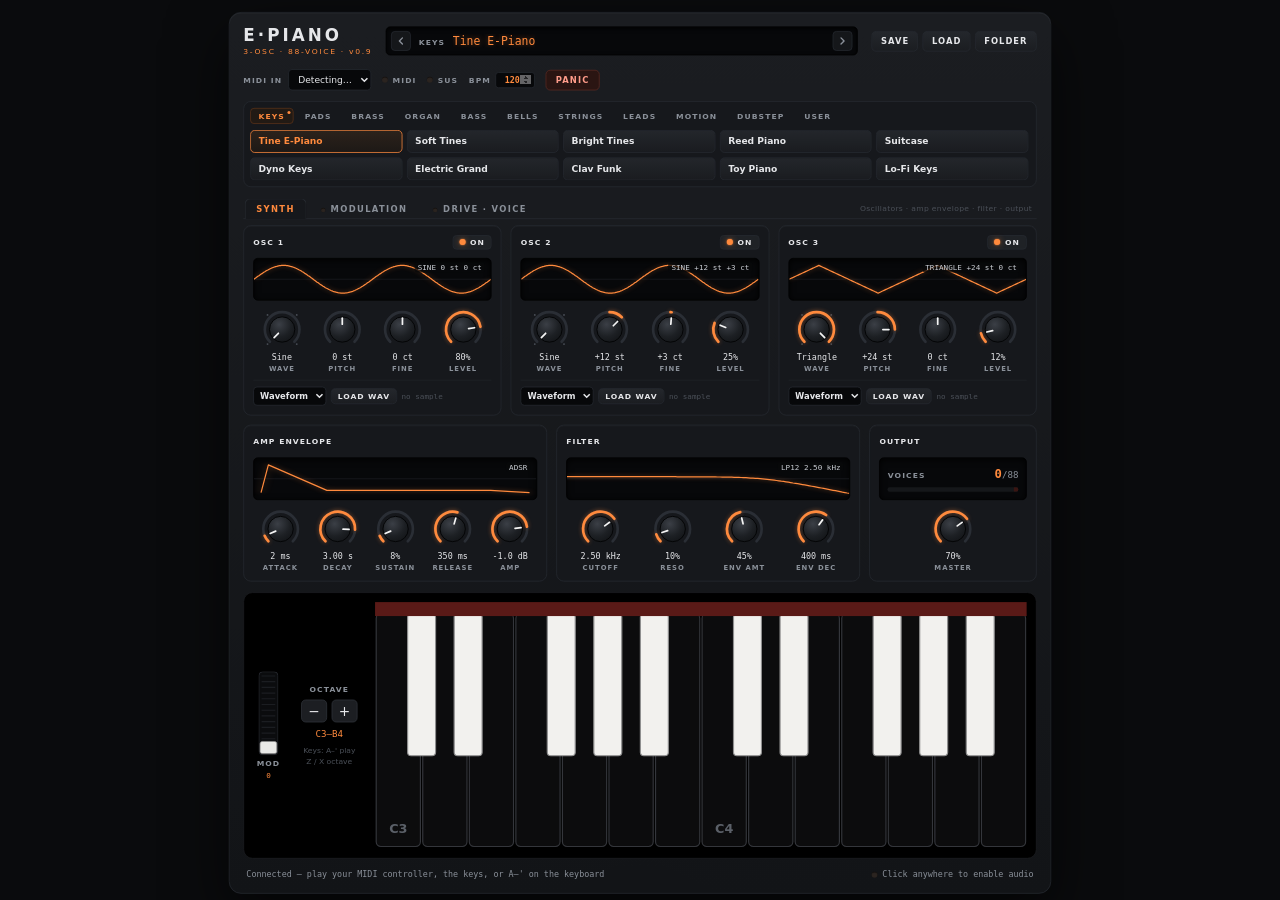
==== commit f94a3e5a: "v1.0" ====
--- a/web/index.html
+++ b/web/index.html
@@ -1,15 +1,14 @@
 <!doctype html>
 <!--
-  E-Piano v0.9 (web build)
-  A single self-contained file: UI, DSP, 80 factory presets. Mirrors the VST3 build in vst/.
-  Open it in Chrome or Edge. Works straight from disk; start.bat serves it over
-  http://localhost for the lower-latency AudioWorklet path.
+  E-Piano v0.9.0 â€” web build. ONE self-contained file: UI, DSP and factory presets.
+  GENERATED by vst/webhost/build-web.ps1 from vst/ui + vst/webhost â€” edit those, not this file.
+  Open in Chrome or Edge (works straight from disk; start.bat serves it for the lower-latency AudioWorklet path).
 -->
 <html lang="en">
 <head>
   <meta charset="utf-8">
   <meta name="viewport" content="width=device-width, initial-scale=1">
-  <title>E-Piano v0.9</title>
+  <title>E-Piano v0.9.0</title>
   <style>
 :root {
   --bg: #0a0b0d;
@@ -135,6 +134,35 @@
 .panic:hover { background: #3a1a15; }
 .panic:active { transform: translateY(1px); }
 
+/* ----------------------------------------------------------- voice bank --- */
+.voice-bank {
+  display: grid;
+  grid-template-columns: repeat(8, 1fr);
+  gap: 8px;
+}
+.voice-btn {
+  position: relative;
+  display: flex;
+  flex-direction: column;
+  align-items: flex-start;
+  gap: 2px;
+  padding: 8px 10px 9px;
+  background: linear-gradient(180deg, #23262b, #1a1c20);
+  border: 1px solid var(--panel-edge);
+  border-radius: 7px;
+  cursor: pointer;
+  text-align: left;
+  box-shadow: 0 2px 0 #0b0c0e;
+  transition: border-color 120ms;
+}
+.voice-btn:hover { border-color: #3a3f47; }
+.voice-btn:active { transform: translateY(1px); box-shadow: 0 1px 0 #0b0c0e; }
+.voice-btn .led { position: absolute; top: 9px; right: 9px; }
+.voice-num { font-family: var(--mono); font-size: 10px; color: var(--muted); }
+.voice-name { font-size: 12px; font-weight: 600; line-height: 1.2; }
+.voice-btn.selected { border-color: var(--accent-dim); background: linear-gradient(180deg, #2a221d, #1c1916); }
+.voice-btn.dirty .voice-name::after { content: " *"; color: var(--accent); }
+
 /* --------------------------------------------------------------- panels --- */
 .osc-row { display: grid; grid-template-columns: repeat(3, 1fr); gap: 12px; }
 .mod-row { display: grid; grid-template-columns: 1fr 1fr 0.55fr; gap: 12px; }
@@ -271,6 +299,76 @@
 .monitor { flex: 1; min-width: 0; white-space: pre; overflow: hidden; text-overflow: ellipsis; }
 .audio-status { display: flex; align-items: center; gap: 6px; flex: none; }
 
+/* -------------------------------------------------------------- overlay --- */
+.overlay {
+  position: fixed; inset: 0; z-index: 10;
+  display: flex; align-items: center; justify-content: center;
+  background: rgba(5, 6, 8, 0.72);
+  backdrop-filter: blur(4px);
+}
+.overlay.hidden { display: none; }
+.overlay-card { display: flex; flex-direction: column; align-items: center; gap: 6px; text-align: center; padding: 16px; }
+#power-btn {
+  width: 96px; height: 96px; border-radius: 50%;
+  background: radial-gradient(circle at 40% 30%, #2e3238, #15171a);
+  border: 2px solid var(--accent-dim);
+  color: var(--accent);
+  display: flex; align-items: center; justify-content: center;
+  cursor: pointer;
+  box-shadow: 0 0 30px rgba(255, 138, 61, 0.15);
+  transition: box-shadow 150ms, border-color 150ms;
+}
+#power-btn:hover { border-color: var(--accent); box-shadow: 0 0 40px var(--accent-glow); }
+#power-btn:disabled { opacity: 0.5; cursor: wait; }
+.overlay-title { margin: 10px 0 0; font-weight: 700; letter-spacing: 0.2em; text-transform: uppercase; font-size: 13px; }
+.overlay-sub { margin: 0; color: var(--muted); font-size: 13px; max-width: 320px; }
+.overlay.hint #power-btn { animation: pulse 0.9s ease-in-out 2; }
+@keyframes pulse { 50% { box-shadow: 0 0 60px var(--accent-glow); border-color: var(--accent); } }
+
+/* ----------------------------------------------------------- responsive --- */
+@media (max-width: 900px) {
+  .voice-bank { grid-template-columns: repeat(4, 1fr); }
+  .osc-row, .mod-row { grid-template-columns: minmax(0, 1fr); }
+}
+@media (max-width: 560px) {
+  body { padding: 12px 8px; }
+  .synth { padding: 12px; }
+  .voice-bank { grid-template-columns: repeat(2, minmax(0, 1fr)); }
+  .patch-display { min-width: 0; flex-basis: 100%; }
+  .knob { width: 56px; }
+  .keybed { flex-direction: column; }
+  .octave-ctl { flex-direction: row; width: auto; }
+  .kbd-hint { display: none; }
+}
+
+/* ===================================================== plugin overrides ===
+   The panel is laid out at a fixed design width and scaled (app.js fit())
+   to whatever size the plugin window is. */
+body.plugin {
+  display: block;
+  padding: 0;
+  height: 100vh;
+  overflow: hidden;
+  background: var(--bg);
+}
+body.plugin .synth {
+  position: absolute;
+  top: 12px;
+  left: 50%;
+  width: 1080px;
+  max-width: none;
+  transform-origin: top center;
+  transform: translateX(-50%);
+}
+/* never switch to the narrow layouts inside the plugin */
+body.plugin .voice-bank { grid-template-columns: repeat(8, minmax(0, 1fr)); }
+body.plugin .osc-row { grid-template-columns: repeat(3, minmax(0, 1fr)); }
+body.plugin .mod-row { grid-template-columns: minmax(0, 1fr) minmax(0, 1fr) minmax(0, 0.55fr); }
+body.plugin .keybed { flex-direction: row; }
+body.plugin .octave-ctl { flex-direction: column; width: 92px; }
+body.plugin .kbd-hint { display: block; }
+body.plugin .knob { width: 64px; }
+
 /* ======================================================== preset browser === */
 .patch-display { align-items: center; gap: 6px; padding: 5px 6px; }
 .pd-text { flex: 1; min-width: 0; display: flex; align-items: baseline; gap: 10px; padding: 0 4px; }
@@ -391,24 +489,154 @@
 #modal-input:focus { border-color: var(--accent-dim); }
 .modal-actions { display: flex; justify-content: flex-end; gap: 8px; }
 
-/* ----------------------------------------------------------- responsive --- */
-@media (max-width: 900px) {
-  .osc-row, .mod-row { grid-template-columns: minmax(0, 1fr); }
-  .preset-grid { grid-template-columns: repeat(3, minmax(0, 1fr)); height: 102px; }
-}
-@media (max-width: 560px) {
-  body { padding: 12px 8px; }
-  .synth { padding: 12px; }
-  .patch-display { min-width: 0; flex-basis: 100%; }
-  .preset-grid { grid-template-columns: repeat(2, minmax(0, 1fr)); }
-  .knob { width: 56px; }
-  .keybed { flex-direction: column; }
-  .octave-ctl { flex-direction: row; width: auto; }
-  .kbd-hint { display: none; }
-}
-  </style>
+/* ============================================================ page tabs === */
+.page-tabs {
+  display: flex; align-items: center; gap: 4px;
+  border-bottom: 1px solid var(--panel-edge);
+  padding: 0 2px;
+  margin-bottom: -6px;
+}
+.page-tab {
+  display: flex; align-items: center; gap: 7px;
+  background: transparent;
+  border: 1px solid transparent; border-bottom: none;
+  border-radius: 7px 7px 0 0;
+  padding: 7px 14px 6px;
+  font-size: 11px; font-weight: 700; letter-spacing: 0.16em;
+  color: var(--muted);
+  cursor: pointer;
+  position: relative; top: 1px;
+}
+.page-tab:hover { color: var(--text); }
+.page-tab.active { color: var(--accent); background: var(--panel); border-color: var(--panel-edge); }
+.page-tab .led { width: 6px; height: 6px; }
+.page-hint { margin-left: auto; font-size: 10px; color: var(--faint); letter-spacing: 0.04em; padding-right: 4px; }
+
+.pages { display: grid; }
+.page { grid-area: 1 / 1; display: flex; flex-direction: column; gap: 12px; min-width: 0; }
+.page:not(.active) { visibility: hidden; pointer-events: none; }
+
+/* ======================================================= modulation page === */
+.modpage-row { display: grid; grid-template-columns: minmax(0, 0.9fr) minmax(0, 0.9fr) minmax(0, 1.8fr); gap: 12px; flex: 1; }
+.fxpage-row  { display: grid; grid-template-columns: minmax(0, 1.25fr) minmax(0, 1fr); gap: 12px; flex: 1; }
+.panel.off .switch-row { opacity: 0.55; }
+.lfo-panel .screen, .drive-panel .screen, .voice-panel .screen { height: 70px; }
+.scr-head { stroke: #f4f4f4; stroke-width: 1.2; vector-effect: non-scaling-stroke; opacity: 0.75; }
+
+.rate-slot { display: flex; }
+.switch-row { display: flex; align-items: center; justify-content: space-between; gap: 6px; flex-wrap: wrap; }
+.labeled-row { display: grid; grid-template-columns: 52px auto 1fr; align-items: center; gap: 8px; }
+.labeled-row .seg { justify-self: start; }
+
+/* segmented choice */
+.seg {
+  display: inline-flex;
+  background: #101215;
+  border: 1px solid var(--panel-edge);
+  border-radius: 6px;
+  padding: 2px;
+  gap: 2px;
+}
+.seg button {
+  background: transparent; border: none; border-radius: 4px;
+  padding: 4px 8px;
+  font-size: 10px; font-weight: 700; letter-spacing: 0.1em; text-transform: uppercase;
+  color: var(--muted);
+  cursor: pointer;
+}
+.seg button:hover { color: var(--text); }
+.seg button.on { background: #2b211a; color: var(--accent); box-shadow: inset 0 0 0 1px var(--accent-dim); }
+.seg button:focus-visible { outline: 1px solid var(--accent); }
+
+/* dropdown */
+.param-select {
+  min-width: 0; width: 100%;
+  background: var(--screen); color: var(--text);
+  border: 1px solid var(--panel-edge); border-radius: 5px;
+  padding: 4px 2px 4px 4px;
+  font: 600 11px var(--sans);
+  cursor: pointer;
+}
+.param-select:hover { border-color: #3a3f47; }
+.param-select:focus-visible { outline: 1px solid var(--accent); }
+
+/* ---- matrix --------------------------------------------------------------- */
+.matrix-panel { gap: 8px; }
+.mx-add { padding: 3px 10px; font-size: 10px; }
+.mx-add:disabled { opacity: 0.4; cursor: default; }
+.mx-head, .mx-row {
+  display: grid;
+  grid-template-columns: 26px minmax(0, 1fr) minmax(0, 0.95fr) minmax(0, 1.15fr) 100px 20px;
+  align-items: center;
+  gap: 6px;
+}
+.mx-head span { font-size: 9px; font-weight: 700; letter-spacing: 0.14em; color: var(--faint); }
+.mx-rows { display: flex; flex-direction: column; gap: 5px; }
+.mx-row { background: #121417; border: 1px solid #1f2227; border-radius: 7px; padding: 3px 5px; }
+.mx-row.off .param-select, .mx-row.off .mx-amt { opacity: 0.4; }
+.mx-on { padding: 4px 6px; justify-content: center; }
+.mx-on span:last-child { display: none; }
+.mx-amt { display: flex; align-items: center; gap: 4px; }
+.mx-amt-text { font-family: var(--mono); font-size: 11px; color: var(--text); white-space: nowrap; }
+.mx-del {
+  width: 20px; height: 20px; padding: 0;
+  background: transparent; border: none; border-radius: 4px;
+  color: var(--muted); font-size: 15px; line-height: 1; cursor: pointer;
+}
+.mx-del:hover { background: #3a1a15; color: #ff9c8a; }
+.mx-empty { font-size: 12px; color: var(--muted); line-height: 1.6; padding: 6px 4px; }
+.mx-empty i { color: var(--text); font-style: normal; font-family: var(--mono); font-size: 11px; }
+
+.knob.knob-sm { width: 34px; gap: 0; }
+.knob.knob-sm .knob-svg { width: 32px; height: 32px; }
+.knob.knob-sm .knob-label, .knob.knob-sm .knob-value { display: none; }
+.knob.knob-sm .k-track, .knob.knob-sm .k-value { stroke-width: 5; }
+
+/* ======================================================== keybed wheel === */
+.wheel-ctl { display: flex; flex-direction: column; align-items: center; justify-content: center; gap: 5px; width: 40px; flex: none; }
+.wheel-svg { width: 26px; height: 110px; cursor: ns-resize; touch-action: none; outline: none; }
+.wheel-svg:focus-visible .wh-slot { stroke: var(--accent); }
+.wh-slot { fill: #0b0c0e; stroke: #2c2f35; }
+.wh-ridges line { stroke: #1b1d21; stroke-width: 1.5; }
+.wh-fill { fill: var(--accent-dim); opacity: 0.55; }
+.wh-thumb { fill: #e9e9e6; stroke: #8f8f8f; }
+.wheel-ctl:hover .wh-thumb { fill: #fff; }
+.wheel-value { font-family: var(--mono); font-size: 10px; color: var(--accent); }
+
+/* ============================================================ header ===== */
+.bpm-ctl input {
+  width: 52px;
+  background: var(--screen); color: var(--accent);
+  border: 1px solid var(--panel-edge); border-radius: 4px;
+  padding: 3px 4px;
+  font: 600 11px var(--mono);
+  text-align: right;
+}
+.bpm-ctl input[readonly] { color: var(--muted); border-color: transparent; background: transparent; cursor: default; }
+.bpm-ctl input::-webkit-inner-spin-button { opacity: 0.4; }
+.web-only { display: none !important; }
+body.web .web-only { display: flex !important; }
+
+/* ============================================================== samples === */
+.smp-row {
+  display: grid;
+  grid-template-columns: 96px auto minmax(0, 1fr) 20px;
+  align-items: center;
+  gap: 6px;
+  border-top: 1px solid #1f2227;
+  padding-top: 8px;
+}
+.smp-load { padding: 4px 8px; font-size: 10px; }
+.smp-name { font-family: var(--mono); font-size: 10px; color: var(--faint); white-space: nowrap; overflow: hidden; text-overflow: ellipsis; }
+.smp-name.loaded { color: var(--text); }
+.smp-clear { visibility: hidden; }
+.screen.sample .scr-line { stroke-width: 1.1; }
+.panel.drop { border-color: var(--accent); box-shadow: inset 0 0 0 1px var(--accent-dim), 0 0 18px var(--accent-glow); }
+.panel.off .smp-row { opacity: 0.38; }
+
+</style>
 </head>
-<body>
+<body class="plugin">
   <!-- shared SVG defs (knob face gradient) -->
   <svg width="0" height="0" style="position:absolute" aria-hidden="true" focusable="false">
     <defs>
@@ -441,15 +669,18 @@
       <div class="preset-actions">
         <button id="preset-save" type="button" class="pd-btn">SAVE</button>
         <button id="preset-load" type="button" class="pd-btn">LOAD</button>
-        <button id="preset-folder" type="button" class="pd-btn">FOLDER</button>
+        <button id="preset-folder" type="button" class="pd-btn" title="Open the preset folder">FOLDER</button>
       </div>
       <div class="top-controls">
-        <label class="midi-pick">
-          <span class="led" id="midi-led" title="MIDI activity"></span>
+        <label class="midi-pick web-only">
           <span class="ctl-label">MIDI IN</span>
           <select id="midi-select"><option>Detecting…</option></select>
         </label>
+        <span class="indicator"><span class="led" id="midi-led" title="Note activity"></span>MIDI</span>
         <span class="indicator"><span class="led" id="sustain-led"></span>SUS</span>
+        <label class="indicator bpm-ctl" title="Tempo for synced LFOs (from the host in the plugin)">
+          BPM <input id="bpm-input" type="number" min="20" max="300" step="0.1" value="120" readonly>
+        </label>
         <button id="panic-btn" type="button" class="panic">PANIC</button>
       </div>
     </header>
@@ -458,10 +689,28 @@
       <div class="cat-tabs" id="cat-tabs" role="tablist"></div>
       <div class="preset-grid" id="preset-grid"></div>
     </section>
-    <section class="osc-row" id="osc-row"></section>
-    <section class="mod-row" id="mod-row"></section>
+
+    <nav class="page-tabs" role="tablist" aria-label="Sections">
+      <button type="button" class="page-tab" data-page="synth" role="tab">SYNTH</button>
+      <button type="button" class="page-tab" data-page="mod" role="tab"><span class="led" id="mod-led"></span>MODULATION</button>
+      <button type="button" class="page-tab" data-page="fx" role="tab"><span class="led" id="fx-led"></span>DRIVE · VOICE</button>
+      <span class="page-hint" id="page-hint"></span>
+    </nav>
+    <div class="pages">
+      <div class="page" data-page="synth">
+        <section class="osc-row" id="osc-row"></section>
+        <section class="mod-row" id="mod-row"></section>
+      </div>
+      <div class="page" data-page="mod">
+        <section class="modpage-row" id="modpage-row"></section>
+      </div>
+      <div class="page" data-page="fx">
+        <section class="fxpage-row" id="fxpage-row"></section>
+      </div>
+    </div>
 
     <section class="keybed">
+      <div id="wheel-slot"></div>
       <div class="octave-ctl">
         <span class="ctl-label">OCTAVE</span>
         <div class="oct-buttons">
@@ -475,8 +724,8 @@
     </section>
 
     <footer class="statusbar">
-      <span id="midi-monitor" class="monitor">MIDI: starting…</span>
-      <span class="audio-status"><span class="led" id="audio-led"></span><span id="audio-info">Audio off</span></span>
+      <span id="midi-monitor" class="monitor">Connecting to plugin…</span>
+      <span class="audio-status"><span class="led" id="audio-led"></span><span id="audio-info">—</span></span>
     </footer>
   </main>
 
@@ -494,21 +743,66 @@
 
   <script>
 // ============================================================================
-//  Parameter definitions (plugin copy). Must match vst/Source/Params.h.
-//  Differs from web/js/params.js: adds ampLevel, pitch range is +/-36 st.
+//  Parameter definitions. Must match vst/Source/Params.h exactly (IDs, ranges,
+//  defaults, choice lists, order). The web build (web/index.html) is generated
+//  from this file. New parameters are only appended, with neutral defaults.
 // ============================================================================
 'use strict';
 
 const WAVE_NAMES = ['Sine', 'Saw', 'Square', 'Triangle'];
+const LFO_WAVES = ['Sine', 'Triangle', 'Square', 'Saw Up', 'Saw Down', 'S&H'];
+const LFO_DIVS = ['1/1', '1/2D', '1/2', '1/2T', '1/4D', '1/4', '1/4T', '1/8D', '1/8', '1/8T',
+                  '1/16D', '1/16', '1/16T', '1/32', '1/32T'];
+const LFO_MODES = ['Global', 'Voice'];
+const LFO_TRIGS = ['Free', 'Note'];
+const MOD_SOURCES = ['None', 'LFO 1', 'LFO 2', 'Amp Env', 'Filter Env', 'Velocity', 'Mod Wheel'];
+const MOD_DESTS = ['None', 'Cutoff', 'Resonance', 'Pitch (All)', 'Osc 1 Pitch', 'Osc 2 Pitch', 'Osc 3 Pitch',
+                   'Osc 1 Level', 'Osc 2 Level', 'Osc 3 Level', 'Amplitude', 'Pan'];
+const DRIVE_TYPES = ['Soft', 'Hard', 'Fold', 'Crush'];
+const VOICE_MODES = ['Poly', 'Mono', 'Legato'];
+const GLIDE_MODES = ['Always', 'Legato'];
+const SAMPLE_MODES = ['Off', 'One-shot', 'Loop', 'Cycle'];
 const NUM_VOICES = 88;
+const NUM_MOD_SLOTS = 8;
+
+const choiceParam = (id, name, group, choices, def) =>
+  ({ id, name, group, type: 'choice', min: 0, max: choices.length - 1, step: 1, def, choices });
+const boolParam = (id, name, group, def) =>
+  ({ id, name, group, type: 'bool', min: 0, max: 1, step: 1, def });
 
 function oscParams(n) {
   return [
-    { id: `osc${n}On`,    name: 'On',    group: `osc${n}`, type: 'bool',   min: 0,   max: 1,   step: 1, def: n === 1 ? 1 : 0 },
-    { id: `osc${n}Wave`,  name: 'Wave',  group: `osc${n}`, type: 'choice', min: 0,   max: 3,   step: 1, def: 0, choices: WAVE_NAMES },
+    boolParam(`osc${n}On`, 'On', `osc${n}`, n === 1 ? 1 : 0),
+    choiceParam(`osc${n}Wave`, 'Wave', `osc${n}`, WAVE_NAMES, 0),
     { id: `osc${n}Pitch`, name: 'Pitch', group: `osc${n}`, min: -36,  max: 36,  step: 1, def: 0, unit: 'st', bipolar: true },
     { id: `osc${n}Fine`,  name: 'Fine',  group: `osc${n}`, min: -100, max: 100, step: 1, def: 0, unit: 'ct', bipolar: true },
     { id: `osc${n}Level`, name: 'Level', group: `osc${n}`, min: 0,    max: 1,   def: 0.7, unit: '%' },
+  ];
+}
+
+function lfoParams(n) {
+  const g = `lfo${n}`;
+  return [
+    boolParam(`${g}On`, 'On', g, 0),
+    choiceParam(`${g}Wave`, 'Wave', g, LFO_WAVES, 0),
+    { id: `${g}Rate`, name: 'Rate', group: g, min: 0.02, max: 40, def: 2, unit: 'lfohz', skew: 'log' },
+    boolParam(`${g}Sync`, 'Sync', g, 0),
+    choiceParam(`${g}Div`, 'Rate', g, LFO_DIVS, 8),
+    choiceParam(`${g}Mode`, 'Mode', g, LFO_MODES, 0),
+    choiceParam(`${g}Trig`, 'Trigger', g, LFO_TRIGS, 0),
+    { id: `${g}Phase`, name: 'Phase', group: g, min: 0, max: 360, def: 0, unit: 'deg' },
+    { id: `${g}Amount`, name: 'Amount', group: g, min: 0, max: 1, def: 1, unit: '%' },
+  ];
+}
+
+function modSlotParams(n) {
+  const g = 'matrix';
+  return [
+    boolParam(`mod${n}On`, 'On', g, 1),
+    choiceParam(`mod${n}Src`, 'Source', g, MOD_SOURCES, 0),
+    choiceParam(`mod${n}Via`, 'Via', g, MOD_SOURCES, 0),
+    choiceParam(`mod${n}Dst`, 'Destination', g, MOD_DESTS, 0),
+    { id: `mod${n}Amt`, name: 'Amount', group: g, min: -1, max: 1, def: 0, unit: 'bip', bipolar: true },
   ];
 }
 
@@ -526,6 +820,23 @@
   { id: 'fltEnvAmt',  name: 'Env Amt', group: 'filter', min: 0,     max: 1,     def: 0.2,   unit: '%' },
   { id: 'fltDecay',   name: 'Env Dec', group: 'filter', min: 0.005, max: 5,     def: 0.4,   unit: 's', skew: 'log' },
   { id: 'master',     name: 'Master',  group: 'output', min: 0,     max: 1,     def: 0.7,   unit: '%', noPreset: true },
+  ...lfoParams(1),
+  ...lfoParams(2),
+  ...Array.from({ length: NUM_MOD_SLOTS }, (_, i) => modSlotParams(i + 1)).flat(),
+  boolParam('drvOn', 'On', 'drive', 0),
+  choiceParam('drvType', 'Type', 'drive', DRIVE_TYPES, 0),
+  { id: 'drvDrive', name: 'Drive',  group: 'drive', min: 0,   max: 1, def: 0.3, unit: '%' },
+  { id: 'drvTone',  name: 'Tone',   group: 'drive', min: 0,   max: 1, def: 1,   unit: '%' },
+  { id: 'drvMix',   name: 'Mix',    group: 'drive', min: 0,   max: 1, def: 1,   unit: '%' },
+  { id: 'drvOut',   name: 'Output', group: 'drive', min: -24, max: 6, def: 0,   unit: 'dB' },
+  choiceParam('voiceMode', 'Mode', 'voice', VOICE_MODES, 0),
+  boolParam('glideOn', 'Glide', 'voice', 0),
+  { id: 'glideTime', name: 'Time', group: 'voice', min: 0.001, max: 5, def: 0.1, unit: 's', skew: 'log' },
+  choiceParam('glideMode', 'Glide Mode', 'voice', GLIDE_MODES, 0),
+  // play a loaded sample instead of the waveform (per oscillator)
+  choiceParam('osc1Smp', 'Sample', 'osc1', SAMPLE_MODES, 0),
+  choiceParam('osc2Smp', 'Sample', 'osc2', SAMPLE_MODES, 0),
+  choiceParam('osc3Smp', 'Sample', 'osc3', SAMPLE_MODES, 0),
 ];
 
 const PARAM_BY_ID = Object.fromEntries(PARAM_DEFS.map(d => [d.id, d]));
@@ -550,25 +861,29 @@
 }
 
 function formatParam(d, v) {
-  if (d.type === 'choice') return d.choices[v | 0];
+  if (d.type === 'choice') return d.choices[clamp(Math.round(v), 0, d.choices.length - 1)];
   if (d.type === 'bool') return v >= 0.5 ? 'On' : 'Off';
   switch (d.unit) {
-    case 's':  return v < 1 ? `${Math.round(v * 1000)} ms` : `${v.toFixed(2)} s`;
-    case 'Hz': return v >= 1000 ? `${(v / 1000).toFixed(v >= 10000 ? 1 : 2)} kHz` : `${Math.round(v)} Hz`;
-    case 'st': return `${v > 0 ? '+' : ''}${v} st`;
-    case 'ct': return `${v > 0 ? '+' : ''}${v} ct`;
-    case '%':  return `${Math.round(v * 100)}%`;
-    case 'dB': return `${v > 0.05 ? '+' : ''}${v.toFixed(1)} dB`;
-    default:   return String(v);
-  }
-}
-  </script>
+    case 's':     return v < 1 ? `${Math.round(v * 1000)} ms` : `${v.toFixed(2)} s`;
+    case 'Hz':    return v >= 1000 ? `${(v / 1000).toFixed(v >= 10000 ? 1 : 2)} kHz` : `${Math.round(v)} Hz`;
+    case 'lfohz': return `${v.toFixed(v < 1 ? 3 : v < 10 ? 2 : 1)} Hz`;
+    case 'st':    return `${v > 0 ? '+' : ''}${v} st`;
+    case 'ct':    return `${v > 0 ? '+' : ''}${v} ct`;
+    case '%':     return `${Math.round(v * 100)}%`;
+    case 'bip':   return `${v > 0.004 ? '+' : ''}${Math.round(v * 100)}%`;
+    case 'dB':    return `${v > 0.05 ? '+' : ''}${v.toFixed(1)} dB`;
+    case 'deg':   return `${Math.round(v)}°`;
+    default:      return String(v);
+  }
+}
+
+</script>
   <script>
-// 80 factory presets (same data as vst/presets/factory_presets.json)
+// 90 factory presets (vst/presets/factory_presets.json)
 const FACTORY_JSON = {
   "format": "E-Piano Factory Presets",
   "version": 1,
-  "note": "preset = [name, osc1, osc2, osc3, [attack,decay,sustain,release], [cutoff,reso,envAmt,envDecay], ampLevel dB]; osc = [on, wave(0 sine,1 saw,2 square,3 tri), pitch st, fine ct, level]",
+  "note": "preset = [name, osc1, osc2, osc3, [attack,decay,sustain,release], [cutoff,reso,envAmt,envDecay], ampLevel dB, {extra params by id}?]; osc = [on, wave(0 sine,1 saw,2 square,3 tri), pitch st, fine ct, level]",
   "categories": [
     { "name": "Keys", "presets": [
       ["Tine E-Piano",[1,0,0,0,0.8],[1,0,12,3,0.25],[1,3,24,0,0.12],[0.002,3,0.08,0.35],[2500,0.1,0.45,0.4],-1],
@@ -665,76 +980,125 @@
       ["Acid Lead",[1,1,0,0,0.8],[0,0,0,0,0.5],[0,0,0,0,0.5],[0.002,0.3,0.6,0.15],[600,0.85,0.8,0.25],0.5],
       ["Fifth Lead",[1,1,0,0,0.6],[1,1,7,3,0.5],[1,2,-12,0,0.25],[0.004,0.4,0.8,0.2],[2200,0.3,0.4,0.3],0],
       ["Chip Arp",[1,2,0,0,0.6],[1,2,24,0,0.15],[0,0,0,0,0.5],[0.001,0.15,0.4,0.05],[15000,0,0,0.2],2.5]
+    ] },
+    { "name": "Motion", "presets": [
+      ["Classic Wobble Bass",[1,1,-12,0,0.7],[1,2,-12,5,0.5],[1,0,-24,0,0.6],[0.003,0.5,0.9,0.12],[250,0.55,0.2,0.2],0,{"voiceMode":1,"glideOn":1,"glideTime":0.05,"glideMode":1,"lfo1On":1,"lfo1Wave":0,"lfo1Sync":1,"lfo1Div":8,"lfo1Trig":1,"mod1Src":1,"mod1Dst":1,"mod1Amt":0.45,"mod2Src":1,"mod2Via":6,"mod2Dst":1,"mod2Amt":0.35,"drvOn":1,"drvType":0,"drvDrive":0.3,"drvTone":0.7,"drvMix":1,"drvOut":-3}],
+      ["Deep Dubstep Bass",[1,1,-12,-8,0.6],[1,1,-12,8,0.6],[1,0,-24,0,0.7],[0.002,0.6,0.95,0.15],[180,0.65,0.15,0.2],5,{"voiceMode":2,"glideOn":1,"glideTime":0.06,"glideMode":1,"lfo1On":1,"lfo1Wave":1,"lfo1Sync":1,"lfo1Div":9,"lfo1Trig":1,"mod1Src":1,"mod1Dst":1,"mod1Amt":0.55,"mod2Src":1,"mod2Dst":2,"mod2Amt":0.2,"mod3Src":1,"mod3Via":6,"mod3Dst":1,"mod3Amt":0.3,"drvOn":1,"drvType":2,"drvDrive":0.35,"drvTone":0.55,"drvMix":0.7,"drvOut":-4}],
+      ["Reese Bass",[1,1,-12,-14,0.6],[1,1,-12,14,0.6],[1,0,-24,0,0.5],[0.005,0.5,0.9,0.2],[600,0.25,0.1,0.3],0,{"voiceMode":2,"glideOn":1,"glideTime":0.08,"glideMode":1,"lfo1On":1,"lfo1Wave":1,"lfo1Rate":0.25,"lfo1Mode":1,"lfo2On":1,"lfo2Wave":0,"lfo2Rate":0.12,"mod1Src":1,"mod1Dst":5,"mod1Amt":0.012,"mod2Src":2,"mod2Dst":1,"mod2Amt":0.2,"drvOn":1,"drvType":0,"drvDrive":0.25,"drvTone":0.8,"drvMix":1,"drvOut":-2}],
+      ["Rhythmic Bass",[1,2,-12,0,0.6],[1,1,-12,3,0.4],[1,0,-24,0,0.5],[0.002,0.4,0.85,0.1],[350,0.45,0.2,0.15],0,{"voiceMode":1,"lfo1On":1,"lfo1Wave":4,"lfo1Sync":1,"lfo1Div":11,"lfo2On":1,"lfo2Wave":2,"lfo2Sync":1,"lfo2Div":8,"mod1Src":1,"mod1Dst":1,"mod1Amt":0.5,"mod2Src":2,"mod2Dst":10,"mod2Amt":-0.35,"drvOn":1,"drvType":1,"drvDrive":0.25,"drvTone":0.6,"drvMix":0.6,"drvOut":-2}],
+      ["Vibrato Lead",[1,1,0,0,0.6],[1,2,0,6,0.35],[1,3,-12,0,0.3],[0.01,0.4,0.85,0.25],[2600,0.3,0.3,0.3],4,{"voiceMode":2,"glideOn":1,"glideTime":0.07,"glideMode":1,"lfo1On":1,"lfo1Wave":0,"lfo1Rate":5.5,"lfo1Mode":1,"lfo1Trig":1,"mod1Src":1,"mod1Dst":3,"mod1Amt":0.012,"mod2Src":1,"mod2Via":6,"mod2Dst":3,"mod2Amt":0.03,"mod3Src":6,"mod3Dst":1,"mod3Amt":0.15}],
+      ["Tremolo Pad",[1,1,0,-7,0.55],[1,1,0,7,0.55],[1,3,-12,0,0.4],[0.8,1.5,0.85,2],[1500,0.15,0.1,1.5],-2,{"lfo1On":1,"lfo1Wave":0,"lfo1Rate":4.5,"lfo2On":1,"lfo2Wave":0,"lfo2Rate":0.15,"lfo2Mode":1,"mod1Src":1,"mod1Dst":10,"mod1Amt":0.6,"mod2Src":2,"mod2Dst":11,"mod2Amt":0.5,"mod3Src":1,"mod3Via":6,"mod3Dst":10,"mod3Amt":0.3}],
+      ["Modulated Synth Pad",[1,1,0,-10,0.5],[1,2,0,10,0.4],[1,1,12,0,0.2],[0.6,2,0.8,2.5],[900,0.35,0.1,2],-1,{"lfo1On":1,"lfo1Wave":1,"lfo1Rate":0.18,"lfo1Mode":1,"lfo2On":1,"lfo2Wave":0,"lfo2Rate":0.35,"lfo2Mode":1,"mod1Src":1,"mod1Dst":1,"mod1Amt":0.25,"mod2Src":2,"mod2Dst":5,"mod2Amt":0.008,"mod3Src":2,"mod3Dst":11,"mod3Amt":0.7,"mod4Src":6,"mod4Dst":1,"mod4Amt":0.3,"mod5Src":5,"mod5Dst":1,"mod5Amt":0.15,"drvOn":1,"drvType":0,"drvDrive":0.15,"drvTone":0.6,"drvMix":0.5}],
+      ["Distorted Bass",[1,2,-12,0,0.6],[1,1,-12,7,0.5],[0,0,0,0,0.5],[0.002,0.5,0.8,0.12],[500,0.4,0.55,0.25],2,{"voiceMode":1,"drvOn":1,"drvType":1,"drvDrive":0.65,"drvTone":0.45,"drvMix":1,"drvOut":-6,"mod1Src":5,"mod1Dst":1,"mod1Amt":0.3,"mod2Src":6,"mod2Dst":1,"mod2Amt":0.4}],
+      ["S&H Bleeps",[1,2,12,0,0.5],[1,3,24,0,0.25],[0,0,0,0,0.5],[0.002,0.25,0.4,0.3],[1200,0.7,0.2,0.15],2,{"lfo1On":1,"lfo1Wave":5,"lfo1Sync":1,"lfo1Div":11,"lfo2On":1,"lfo2Wave":0,"lfo2Rate":0.1,"mod1Src":1,"mod1Dst":1,"mod1Amt":0.45,"mod2Src":2,"mod2Dst":2,"mod2Amt":0.15}],
+      ["Auto-Pan Crunch Keys",[1,0,0,0,0.8],[1,0,12,3,0.25],[1,3,24,0,0.12],[0.002,3,0.08,0.35],[2500,0.1,0.45,0.4],-2,{"drvOn":1,"drvType":0,"drvDrive":0.45,"drvTone":0.55,"drvMix":0.7,"drvOut":-3,"lfo1On":1,"lfo1Wave":0,"lfo1Rate":3.2,"mod1Src":1,"mod1Dst":11,"mod1Amt":0.6}]
+    ] },
+    { "name": "Dubstep", "presets": [
+      ["Wub Machine",[1,1,-12,0,0.7],[1,2,-12,7,0.5],[1,0,-24,0,0.6],[0.003,0.5,0.95,0.15],[220,0.6,0.1,0.2],0,{"voiceMode":2,"glideOn":1,"glideTime":0.05,"glideMode":1,"lfo1On":1,"lfo1Wave":0,"lfo1Sync":1,"lfo1Div":8,"lfo1Trig":1,"mod1Src":1,"mod1Dst":1,"mod1Amt":0.55,"mod2Src":1,"mod2Via":6,"mod2Dst":1,"mod2Amt":0.3,"drvOn":1,"drvType":0,"drvDrive":0.4,"drvTone":0.65,"drvMix":1,"drvOut":-3}],
+      ["Triplet Wobble",[1,1,-12,-9,0.6],[1,1,-12,9,0.6],[1,0,-24,0,0.6],[0.003,0.5,0.95,0.15],[250,0.55,0.1,0.2],0,{"voiceMode":2,"glideOn":1,"glideTime":0.05,"glideMode":1,"lfo1On":1,"lfo1Wave":1,"lfo1Sync":1,"lfo1Div":9,"lfo1Trig":1,"mod1Src":1,"mod1Dst":1,"mod1Amt":0.5,"mod2Src":1,"mod2Dst":2,"mod2Amt":0.15,"mod3Src":1,"mod3Via":6,"mod3Dst":1,"mod3Amt":0.25,"drvOn":1,"drvType":1,"drvDrive":0.3,"drvTone":0.6,"drvMix":0.8,"drvOut":-3}],
+      ["Half-Time Womp",[1,1,-12,0,0.7],[1,1,-12,12,0.4],[1,0,-24,0,0.7],[0.003,0.6,0.95,0.15],[180,0.7,0.1,0.2],6,{"voiceMode":2,"glideOn":1,"glideTime":0.06,"glideMode":1,"lfo1On":1,"lfo1Wave":4,"lfo1Sync":1,"lfo1Div":5,"lfo1Trig":1,"mod1Src":1,"mod1Dst":1,"mod1Amt":0.6,"mod2Src":1,"mod2Via":6,"mod2Dst":2,"mod2Amt":0.2,"drvOn":1,"drvType":2,"drvDrive":0.3,"drvTone":0.5,"drvMix":0.6,"drvOut":-4}],
+      ["Growl Yoi",[1,1,-12,0,0.6],[1,2,-12,-6,0.5],[1,0,-24,0,0.6],[0.003,0.5,0.95,0.15],[300,0.75,0.1,0.2],6,{"voiceMode":2,"glideOn":1,"glideTime":0.07,"glideMode":1,"lfo1On":1,"lfo1Wave":1,"lfo1Sync":1,"lfo1Div":11,"lfo1Trig":1,"lfo2On":1,"lfo2Wave":0,"lfo2Sync":1,"lfo2Div":5,"lfo2Trig":1,"mod1Src":1,"mod1Dst":1,"mod1Amt":0.35,"mod2Src":2,"mod2Dst":1,"mod2Amt":0.3,"mod3Src":2,"mod3Dst":5,"mod3Amt":0.04,"mod4Src":1,"mod4Via":6,"mod4Dst":2,"mod4Amt":0.2,"drvOn":1,"drvType":2,"drvDrive":0.45,"drvTone":0.55,"drvMix":0.7,"drvOut":-5}],
+      ["Stutter Wobble",[1,1,-12,0,0.7],[1,2,-12,5,0.5],[1,0,-24,0,0.6],[0.003,0.5,0.95,0.12],[260,0.6,0.1,0.2],0,{"voiceMode":2,"glideOn":1,"glideTime":0.04,"glideMode":1,"lfo1On":1,"lfo1Wave":2,"lfo1Sync":1,"lfo1Div":11,"lfo1Trig":1,"lfo1Amount":0.8,"lfo2On":1,"lfo2Wave":0,"lfo2Sync":1,"lfo2Div":8,"lfo2Trig":1,"mod1Src":1,"mod1Dst":10,"mod1Amt":-0.8,"mod2Src":2,"mod2Dst":1,"mod2Amt":0.5,"mod3Src":2,"mod3Via":6,"mod3Dst":2,"mod3Amt":0.25,"drvOn":1,"drvType":1,"drvDrive":0.35,"drvTone":0.6,"drvMix":0.8,"drvOut":-3}],
+      ["Mod Wheel Wobble",[1,1,-12,0,0.7],[1,1,-12,8,0.5],[1,0,-24,0,0.7],[0.003,0.5,0.95,0.15],[200,0.55,0.15,0.2],-1,{"voiceMode":2,"glideOn":1,"glideTime":0.05,"glideMode":1,"lfo1On":1,"lfo1Wave":0,"lfo1Sync":1,"lfo1Div":8,"lfo1Trig":1,"mod1Src":1,"mod1Via":6,"mod1Dst":1,"mod1Amt":0.7,"mod2Src":6,"mod2Dst":2,"mod2Amt":0.2,"mod3Src":6,"mod3Dst":1,"mod3Amt":0.15,"drvOn":1,"drvType":0,"drvDrive":0.35,"drvTone":0.65,"drvMix":1,"drvOut":-3}],
+      ["Laser Wob",[1,2,-12,0,0.6],[1,1,-12,0,0.5],[1,0,-24,0,0.6],[0.002,0.4,0.9,0.12],[400,0.6,0.15,0.15],0,{"voiceMode":2,"glideOn":1,"glideTime":0.04,"glideMode":1,"lfo1On":1,"lfo1Wave":3,"lfo1Sync":1,"lfo1Div":11,"lfo1Trig":1,"mod1Src":1,"mod1Dst":3,"mod1Amt":-0.12,"mod2Src":1,"mod2Dst":1,"mod2Amt":-0.4,"mod3Src":1,"mod3Via":6,"mod3Dst":3,"mod3Amt":-0.15,"drvOn":1,"drvType":3,"drvDrive":0.35,"drvTone":0.7,"drvMix":0.6,"drvOut":-2}],
+      ["Riddim Bass",[1,2,-12,0,0.7],[1,2,-12,-4,0.4],[1,0,-24,0,0.6],[0.002,0.4,0.95,0.12],[240,0.5,0.1,0.2],2,{"voiceMode":2,"glideOn":1,"glideTime":0.03,"glideMode":1,"lfo1On":1,"lfo1Wave":0,"lfo1Sync":1,"lfo1Div":7,"lfo1Trig":1,"mod1Src":1,"mod1Dst":1,"mod1Amt":0.45,"mod2Src":1,"mod2Via":6,"mod2Dst":1,"mod2Amt":0.3,"drvOn":1,"drvType":1,"drvDrive":0.5,"drvTone":0.45,"drvMix":1,"drvOut":-6}],
+      ["Talking Bass",[1,1,-12,0,0.6],[1,1,-5,0,0.35],[1,0,-24,0,0.6],[0.003,0.5,0.95,0.15],[350,0.65,0.1,0.2],0,{"voiceMode":2,"glideOn":1,"glideTime":0.08,"glideMode":1,"lfo1On":1,"lfo1Wave":1,"lfo1Sync":1,"lfo1Div":8,"lfo1Trig":1,"lfo2On":1,"lfo2Wave":5,"lfo2Sync":1,"lfo2Div":11,"lfo2Trig":1,"mod1Src":1,"mod1Dst":1,"mod1Amt":0.4,"mod2Src":2,"mod2Dst":2,"mod2Amt":0.3,"mod3Src":2,"mod3Dst":5,"mod3Amt":0.02,"mod4Src":2,"mod4Via":6,"mod4Dst":1,"mod4Amt":0.3,"drvOn":1,"drvType":0,"drvDrive":0.5,"drvTone":0.6,"drvMix":0.9,"drvOut":-4}],
+      ["Neuro Reese Wobble",[1,1,-12,-16,0.6],[1,1,-12,16,0.6],[1,0,-24,0,0.5],[0.004,0.5,0.95,0.2],[320,0.5,0.1,0.25],6,{"voiceMode":2,"glideOn":1,"glideTime":0.08,"glideMode":1,"lfo1On":1,"lfo1Wave":0,"lfo1Sync":1,"lfo1Div":6,"lfo1Trig":1,"lfo2On":1,"lfo2Wave":1,"lfo2Rate":0.3,"lfo2Mode":1,"mod1Src":1,"mod1Dst":1,"mod1Amt":0.5,"mod2Src":2,"mod2Dst":5,"mod2Amt":0.015,"mod3Src":1,"mod3Via":6,"mod3Dst":2,"mod3Amt":0.25,"drvOn":1,"drvType":2,"drvDrive":0.35,"drvTone":0.55,"drvMix":0.5,"drvOut":-3}]
     ] }
   ]
-}
-;
-  </script>
-  <script>
+};
+</script>
+<script>
 // ============================================================================
-//  E-Piano synth DSP engine (runs inside an AudioWorklet). Mirrors vst/Source/SynthEngine.h.
+//  E-Piano DSP engine — JavaScript twin of vst/Source/SynthEngine.h.
+//  Kept line-for-line equivalent (same control rate, same RNG, same maths) and
+//  checked against the C++ build by vst/tests/run-parity.ps1.
 //
-//  This whole function is stringified and loaded as the worklet module via a
-//  Blob URL (works from file:// with no server), so it must not reference
-//  anything defined outside of it.
-//
-//  The structure mirrors the planned C++ / JUCE port 1:1:
-//    Oscillator     -> PolyBLEP oscillator (sine / saw / square / triangle)
-//    Envelope       -> linear attack, exponential decay/release ADSR
-//    SVF            -> TPT state-variable low-pass (Cytomic / Simper)
-//    Voice          -> 3 oscillators + filter + amp env + filter env
-//    SynthProcessor -> 88-voice allocator, MIDI handling, render loop
-//                      (== juce::AudioProcessor::processBlock)
+//  This whole function is stringified and loaded as an AudioWorklet module
+//  (or run on the main thread as a ScriptProcessor fallback), so it must not
+//  reference anything outside itself.
 // ============================================================================
 function synthWorkletModule() {
   'use strict';
 
-  const NUM_VOICES = 88;
-  const VOICE_GAIN = 0.16;        // per-voice headroom
-  const PITCH_BEND_RANGE = 2;     // semitones
-  const SILENCE = 1e-4;           // -80 dB: envelope considered finished
-  const TWO_PI = Math.PI * 2;
-  const LN_1000 = Math.log(1000); // times are "time to fall 60 dB"
-
-  const OSC_KEYS = [1, 2, 3].map(n => ({
-    on: `osc${n}On`, wave: `osc${n}Wave`, pitch: `osc${n}Pitch`,
-    fine: `osc${n}Fine`, level: `osc${n}Level`,
-  }));
-
-  function expCoef(seconds, sr) {
-    return Math.exp(-LN_1000 / (Math.max(seconds, 0.0005) * sr));
-  }
-
-  // --- PolyBLEP residual for band-limited discontinuities -------------------
+  const NUM_VOICES = 88, NUM_OSC = 3, NUM_LFO = 2, NUM_MOD_SLOTS = 8, CHUNK = 32;
+  const VOICE_GAIN = 0.16, PITCH_BEND_RANGE = 2, SILENCE = 1e-4;
+  const PI = Math.PI, TWO_PI = 2 * Math.PI, SQRT2 = Math.SQRT2, LN2 = Math.LN2;
+  const LN_1000 = Math.log(1000);
+  const CUTOFF_MOD_OCT = 5, PITCH_MOD_SEMIS = 12;
+
+  // choice indices (match Params.h / params.js)
+  const SRC_NONE = 0, SRC_LFO1 = 1, SRC_LFO2 = 2, SRC_AMPENV = 3, SRC_FLTENV = 4, SRC_VEL = 5, SRC_WHEEL = 6, NUM_SRC = 7;
+  const DST_NONE = 0, DST_CUTOFF = 1, DST_RESO = 2, DST_PITCH_ALL = 3, DST_OSC1_PITCH = 4,
+        DST_OSC1_LEVEL = 7, DST_AMP = 10, DST_PAN = 11, NUM_DST = 12;
+  const LFO_SINE = 0, LFO_TRI = 1, LFO_SQUARE = 2, LFO_SAW_UP = 3, LFO_SAW_DOWN = 4, LFO_SH = 5;
+  const DRIVE_SOFT = 0, DRIVE_HARD = 1, DRIVE_FOLD = 2, DRIVE_CRUSH = 3;
+  const MODE_POLY = 0, MODE_LEGATO = 2;
+  const SMP_OFF = 0, SMP_LOOP = 2, SMP_CYCLE = 3;
+
+  // A user sample (mono Float32Array). Mirrors epiano::SampleBuffer.
+  function makeSampleBuffer(data, rate, root) {
+    return { data, length: data.length, rate, root, incScale: rate / (440 * Math.pow(2, (root - 69) / 12)) };
+  }
+  const sampleValid = (b) => !!b && b.length > 1;
+  // 4-point Hermite interpolation; wrap = loop/cycle, otherwise clamp at the ends
+  function hermiteAt(b, pos, wrap) {
+    const len = b.length, d = b.data;
+    const i = Math.trunc(pos), f = pos - i;
+    const at = (j) => {
+      if (wrap) { j %= len; if (j < 0) j += len; } else j = j < 0 ? 0 : (j >= len ? len - 1 : j);
+      return d[j];
+    };
+    const xm1 = at(i - 1), x0 = at(i), x1 = at(i + 1), x2 = at(i + 2);
+    const c = (x1 - xm1) * 0.5, v = x0 - x1, w = c + v, a = w + v + (x2 - x0) * 0.5, bn = w + a;
+    return ((a * f - bn) * f + c) * f + x0;
+  }
+  const LFO_DIV_BEATS = [4, 3, 2, 4 / 3, 1.5, 1, 2 / 3, 0.75, 0.5, 1 / 3, 0.375, 0.25, 1 / 6, 0.125, 1 / 12];
+
+  const clampv = (v, lo, hi) => (v < lo ? lo : v > hi ? hi : v);
+  const expCoef = (seconds, sr) => Math.exp(-LN_1000 / (Math.max(seconds, 0.0005) * sr));
+
+  // Deterministic RNG — same sequence as epiano::Rng (C++)
+  class Rng {
+    constructor() { this.s = 0x2545F491; }
+    seed(v) { this.s = v >>> 0; }
+    next() { this.s = (Math.imul(this.s, 1664525) + 1013904223) >>> 0; return this.s; }
+    uni() { return (this.next() >>> 8) * (1 / 16777216); }
+    bi() { return this.uni() * 2 - 1; }
+  }
+
   function polyBlep(t, dt) {
     if (t < dt) { t /= dt; return t + t - t * t - 1; }
     if (t > 1 - dt) { t = (t - 1) / dt; return t * t + t + t + 1; }
     return 0;
   }
 
-  // --- Oscillator -----------------------------------------------------------
   class Oscillator {
-    constructor() { this.phase = 0; }
-    reset(phase) { this.phase = phase; }
+    constructor() { this.phase = 0; this.pos = 0; }
+    reset(p) { this.phase = p; }
+    // Sample mode. dt is the oscillator's normalised frequency (freq / sr).
+    nextSample(b, mode, dt) {
+      if (mode === SMP_CYCLE) {
+        const y = hermiteAt(b, this.phase * b.length, true);
+        let p = this.phase + dt; if (p >= 1) p -= 1;
+        this.phase = p;
+        return y;
+      }
+      const loop = mode === SMP_LOOP;
+      if (!loop && this.pos >= b.length) return 0;
+      const y = hermiteAt(b, this.pos, loop);
+      this.pos += dt * b.incScale;
+      if (loop) while (this.pos >= b.length) this.pos -= b.length;
+      return y;
+    }
     next(wave, dt) {
       const t = this.phase;
       let y;
       switch (wave) {
-        case 1: // saw
-          y = 2 * t - 1 - polyBlep(t, dt);
-          break;
-        case 2: { // square
-          let t2 = t + 0.5; if (t2 >= 1) t2 -= 1;
-          y = (t < 0.5 ? 1 : -1) + polyBlep(t, dt) - polyBlep(t2, dt);
-          break;
-        }
-        case 3: { // triangle (phase-shifted so it starts at 0)
-          let t3 = t + 0.25; if (t3 >= 1) t3 -= 1;
-          y = 1 - 4 * Math.abs(t3 - 0.5);
-          break;
-        }
-        default: // sine
-          y = Math.sin(TWO_PI * t);
+        case 1: y = 2 * t - 1 - polyBlep(t, dt); break;
+        case 2: { let t2 = t + 0.5; if (t2 >= 1) t2 -= 1; y = (t < 0.5 ? 1 : -1) + polyBlep(t, dt) - polyBlep(t2, dt); break; }
+        case 3: { let t3 = t + 0.25; if (t3 >= 1) t3 -= 1; y = 1 - 4 * Math.abs(t3 - 0.5); break; }
+        default: y = Math.sin(TWO_PI * t);
       }
       let p = t + dt; if (p >= 1) p -= 1;
       this.phase = p;
@@ -742,13 +1106,13 @@
     }
   }
 
-  // --- ADSR -----------------------------------------------------------------
   // stage: 0 idle, 1 attack, 2 decay, 3 sustain, 4 release
   class Envelope {
     constructor() { this.stage = 0; this.level = 0; }
-    gateOn() { this.stage = 1; }               // attack from current level (no click on retrigger)
+    gateOn() { this.stage = 1; }
     gateOff() { if (this.stage !== 0) this.stage = 4; }
     kill() { this.stage = 0; this.level = 0; }
+    active() { return this.stage !== 0; }
     next(c) {
       switch (this.stage) {
         case 1:
@@ -757,13 +1121,10 @@
           break;
         case 2:
           this.level = c.sus + (this.level - c.sus) * c.decCoef;
-          if (Math.abs(this.level - c.sus) < SILENCE) {
-            this.level = c.sus;
-            this.stage = c.sus < SILENCE ? 0 : 3;
-          }
+          if (Math.abs(this.level - c.sus) < SILENCE) { this.level = c.sus; this.stage = c.sus < SILENCE ? 0 : 3; }
           break;
         case 3:
-          this.level += (c.sus - this.level) * 0.002; // smooth sustain-knob moves
+          this.level += (c.sus - this.level) * 0.002;
           if (c.sus < SILENCE && this.level < SILENCE) { this.level = 0; this.stage = 0; }
           break;
         case 4:
@@ -775,189 +1136,530 @@
     }
   }
 
-  // --- TPT state-variable filter (low-pass out) -----------------------------
   class SVF {
-    constructor() { this.ic1 = 0; this.ic2 = 0; this.a1 = 1; this.a2 = 0; this.a3 = 0; }
+    constructor() { this.ic1 = 0; this.ic2 = 0; }
     reset() { this.ic1 = 0; this.ic2 = 0; }
-    set(fc, reso, sr) {
-      fc = Math.min(Math.max(fc, 20), sr * 0.45);
-      const g = Math.tan(Math.PI * fc / sr);
-      const k = 2 - 1.9 * reso; // Q 0.5 .. 10
-      this.a1 = 1 / (1 + g * (g + k));
-      this.a2 = g * this.a1;
-      this.a3 = g * this.a2;
-    }
-    process(x) {
+    static gFor(fc, sr) { fc = Math.min(Math.max(fc, 20), sr * 0.45); return Math.tan(PI * fc / sr); }
+    static kFor(reso) { return 2 - 1.9 * reso; }
+    process(x, g, k) {
+      const a1 = 1 / (1 + g * (g + k));
+      const a2 = g * a1;
+      const a3 = g * a2;
       const v3 = x - this.ic2;
-      const v1 = this.a1 * this.ic1 + this.a2 * v3;
-      const v2 = this.ic2 + this.a2 * this.ic1 + this.a3 * v3;
+      const v1 = a1 * this.ic1 + a2 * v3;
+      const v2 = this.ic2 + a2 * this.ic1 + a3 * v3;
       this.ic1 = 2 * v1 - this.ic1;
       this.ic2 = 2 * v2 - this.ic2;
       return v2;
     }
   }
 
-  // --- Voice ----------------------------------------------------------------
+  class Lfo {
+    constructor() { this.phase = 0; this.held = 0; this.out = 0; this.primed = false; }
+    start(p, rng) { this.phase = p; this.held = rng.bi(); this.primed = false; }
+    retrigger(p, rng) { this.phase = p; this.held = rng.bi(); }
+    shape(wave, offset) {
+      let t = this.phase + offset;
+      t -= Math.floor(t);
+      switch (wave) {
+        case LFO_TRI: { let t3 = t + 0.25; if (t3 >= 1) t3 -= 1; return 1 - 4 * Math.abs(t3 - 0.5); }
+        case LFO_SQUARE: return t < 0.5 ? 1 : -1;
+        case LFO_SAW_UP: return 2 * t - 1;
+        case LFO_SAW_DOWN: return 1 - 2 * t;
+        case LFO_SH: return this.held;
+        default: return Math.sin(TWO_PI * t);
+      }
+    }
+    advance(inc, rng) {
+      this.phase += inc;
+      if (this.phase >= 1) { this.phase -= Math.floor(this.phase); this.held = rng.bi(); }
+    }
+    smooth(target, coef) {
+      if (!this.primed) { this.out = target; this.primed = true; }
+      else this.out += (target - this.out) * coef;
+      return this.out;
+    }
+  }
+
+  class DriveState {
+    constructor() { this.reset(); }
+    reset() { this.x1 = 0; this.F1 = 0; this.lp = 0; this.hold = 0; this.holdLeft = 0; }
+  }
+  function logCosh(x) { x = Math.abs(x); return x + Math.log1p(Math.exp(-2 * x)) - LN2; }
+  function hardClip(x) { return x < -1 ? -1 : (x > 1 ? 1 : x); }
+  function hardClipAnti(x) { const a = Math.abs(x); return a <= 1 ? 0.5 * x * x : a - 0.5; }
+  function fold(x) { let t = (x + 1) * 0.25; t -= Math.floor(t); return 1 - 4 * Math.abs(t - 0.5); }
+  function adaa(st, x, hard) {
+    const F = hard ? hardClipAnti(x) : logCosh(x);
+    const dx = x - st.x1;
+    const y = Math.abs(dx) < 1e-6 ? (hard ? hardClip(0.5 * (x + st.x1)) : Math.tanh(0.5 * (x + st.x1)))
+                                  : (F - st.F1) / dx;
+    st.x1 = x; st.F1 = F;
+    return y;
+  }
+
+  function makeCtl() { return { dt: [0, 0, 0], lvl: [0, 0, 0], g: 0, k: 2, amp: 0, panL: 1, panR: 1 }; }
+  function copyCtl(d, s) {
+    for (let i = 0; i < 3; i++) { d.dt[i] = s.dt[i]; d.lvl[i] = s.lvl[i]; }
+    d.g = s.g; d.k = s.k; d.amp = s.amp; d.panL = s.panL; d.panR = s.panR;
+  }
+
   class Voice {
     constructor() {
       this.osc = [new Oscillator(), new Oscillator(), new Oscillator()];
+      this.lfo = [new Lfo(), new Lfo()];
       this.env = new Envelope();
       this.filter = new SVF();
-      this.note = -1;
-      this.velocity = 0;
-      this.velGain = 0;
-      this.fEnv = 0;
-      this.age = 0;
-      this.held = false;      // key physically down
-      this.sustained = false; // key up but held by sustain pedal
-    }
-    isActive() { return this.env.stage !== 0; }
-    start(note, vel, age, oscCfg) {
-      if (!this.isActive()) {
-        // Fresh voice: sine/tri start at phase 0 (clean attack),
-        // saw/square get random phase (wider, less "phasey" stacks).
-        for (let k = 0; k < 3; k++) {
-          const w = oscCfg[k].wave;
-          this.osc[k].reset(w === 1 || w === 2 ? Math.random() : 0);
+      this.drive = new DriveState();
+      this.note = -1; this.velocity = 0; this.velGain = 0; this.fEnv = 0; this.age = 0;
+      this.held = false; this.sustained = false;
+      this.pitch = 60; this.glideFrom = 60; this.glideTo = 60; this.glidePos = 1;
+      this.cur = makeCtl(); this.snap = true;
+    }
+    active() { return this.env.stage !== 0; }
+    release() { this.held = false; this.sustained = false; this.env.gateOff(); }
+  }
+
+  // Raw parameter values (by id) -> engine snapshot. Mirrors EngineParamsFromValues.h.
+  function makeEngineParams(v, P) {
+    const ch = (id, max) => clampv(Math.round(v[id]), 0, max);
+    for (let k = 0; k < 3; k++) {
+      const n = k + 1, o = P.osc[k];
+      o.on = v[`osc${n}On`] >= 0.5; o.wave = ch(`osc${n}Wave`, 3);
+      o.semis = v[`osc${n}Pitch`] + v[`osc${n}Fine`] / 100; o.level = v[`osc${n}Level`];
+      o.sampleMode = ch(`osc${n}Smp`, 3);
+    }
+    P.attack = v.ampAttack; P.decay = v.ampDecay; P.sustain = v.ampSustain; P.release = v.ampRelease;
+    P.cutoff = v.fltCutoff; P.reso = v.fltReso; P.envAmt = v.fltEnvAmt; P.fltDecay = v.fltDecay;
+    P.ampGain = Math.pow(10, v.ampLevel / 20); P.master = v.master;
+    for (let i = 0; i < NUM_LFO; i++) {
+      const n = i + 1, l = P.lfo[i];
+      l.on = v[`lfo${n}On`] >= 0.5; l.wave = ch(`lfo${n}Wave`, 5); l.rate = v[`lfo${n}Rate`];
+      l.sync = v[`lfo${n}Sync`] >= 0.5; l.div = ch(`lfo${n}Div`, LFO_DIV_BEATS.length - 1);
+      l.perVoice = ch(`lfo${n}Mode`, 1) === 1; l.retrig = ch(`lfo${n}Trig`, 1) === 1;
+      l.phase = v[`lfo${n}Phase`] / 360; l.amount = v[`lfo${n}Amount`];
+    }
+    for (let s = 0; s < NUM_MOD_SLOTS; s++) {
+      const n = s + 1, m = P.mod[s];
+      m.on = v[`mod${n}On`] >= 0.5; m.src = ch(`mod${n}Src`, NUM_SRC - 1); m.via = ch(`mod${n}Via`, NUM_SRC - 1);
+      m.dst = ch(`mod${n}Dst`, NUM_DST - 1); m.amount = v[`mod${n}Amt`];
+    }
+    const D = P.drive;
+    D.on = v.drvOn >= 0.5; D.type = ch('drvType', 3); D.drive = v.drvDrive; D.tone = v.drvTone; D.mix = v.drvMix;
+    D.outGain = Math.pow(10, v.drvOut / 20);
+    P.voiceMode = ch('voiceMode', 2); P.glideOn = v.glideOn >= 0.5; P.glideTime = v.glideTime;
+    P.glideLegatoOnly = ch('glideMode', 1) === 1;
+    return P;
+  }
+  function newEngineParams() {
+    return {
+      osc: [0, 1, 2].map(() => ({ on: false, wave: 0, semis: 0, level: 0, sampleMode: 0 })),
+      lfo: [0, 1].map(() => ({ on: false, wave: 0, rate: 2, sync: false, div: 8, perVoice: false, retrig: false, phase: 0, amount: 1 })),
+      mod: Array.from({ length: NUM_MOD_SLOTS }, () => ({ on: true, src: 0, via: 0, dst: 0, amount: 0 })),
+      drive: { on: false, type: 0, drive: 0.3, tone: 1, mix: 1, outGain: 1 },
+      attack: 0.005, decay: 1, sustain: 0.7, release: 0.3, cutoff: 8000, reso: 0.1, envAmt: 0.2, fltDecay: 0.4,
+      ampGain: 1, master: 0.7, voiceMode: 0, glideOn: false, glideTime: 0.1, glideLegatoOnly: false,
+    };
+  }
+
+  class SynthEngine {
+    constructor(sampleRate) {
+      this.voices = Array.from({ length: NUM_VOICES }, () => new Voice());
+      this.samples = [null, null, null];
+      this.mixL = new Float64Array(CHUNK); this.mixR = new Float64Array(CHUNK);
+      this.keys = new Int32Array(128); this.keyCount = 0;
+      this.params = newEngineParams();
+      this.envc = { atkInc: 0, decCoef: 0, sus: 0, relCoef: 0 };
+      this.rng = new Rng();
+      this.lfoG = [new Lfo(), new Lfo()];
+      this.lfoGlobal = [0, 0]; this.lfoInc = [0, 0];
+      this.slotAmt = new Float64Array(NUM_MOD_SLOTS);
+      this.activeSlots = Array.from({ length: NUM_MOD_SLOTS }, () => ({ src: 0, via: 0, dst: 0, amt: 0 }));
+      this.numActive = 0;
+      this.src = new Float64Array(NUM_SRC); this.dst = new Float64Array(NUM_DST);
+      this.T = makeCtl();
+      this.bend = 0; this.masterGain = 0.7; this.fEnvBlockCoef = 0;
+      this.wheel = 0; this.wheelTarget = 0;
+      this.drvGain = 1; this.drvMix = 1; this.drvOut = 1; this.toneCoef = 1; this.crushQ = 32768; this.crushGain = 1; this.crushHold = 1;
+      this.bpm = 120; this.ppqAtBlock = 0; this.playing = false; this.samplesIntoBlock = 0;
+      this.lastNote = -1; this.lastPitch = 60; this.ageCounter = 0;
+      this.sustainPedal = false; this.firstParams = true; this.active = 0; this.peak = 0;
+      this.prepare(sampleRate);
+    }
+
+    prepare(sr) {
+      this.sr = sr;
+      this.masterSmooth = 1 - Math.exp(-1 / (0.02 * sr));
+      this.ctlSmooth = 1 - Math.exp(-CHUNK / (0.005 * sr));
+      this.lfoSmooth = 1 - Math.exp(-CHUNK / (0.002 * sr));
+      this.wheelSmooth = 1 - Math.exp(-CHUNK / (0.010 * sr));
+      this.rng.seed(0x2545F491);
+      this.lfoG = [new Lfo(), new Lfo()];
+      this.slotAmt.fill(0);
+      this.firstParams = true;
+      this.panic();
+    }
+
+    setParams(P) {
+      this.params = P;
+      if (this.firstParams) {
+        this.masterGain = P.master * P.ampGain;
+        this.drvGain = SynthEngine.driveGainFor(P.drive.drive); this.drvMix = P.drive.mix; this.drvOut = P.drive.outGain;
+        this.firstParams = false;
+      }
+    }
+
+    setTransport(bpm, ppq, playing) {
+      this.bpm = bpm > 0 ? bpm : 120; this.ppqAtBlock = ppq; this.playing = playing; this.samplesIntoBlock = 0;
+    }
+
+    static driveGainFor(drive) { return Math.pow(10, drive * 36 / 20); }
+
+    lfoRateHz(l) {
+      if (!l.sync) return l.rate;
+      return (this.bpm / 60) / LFO_DIV_BEATS[clampv(l.div, 0, LFO_DIV_BEATS.length - 1)];
+    }
+
+    pushKey(note) { this.removeKey(note); if (this.keyCount < 128) this.keys[this.keyCount++] = note; }
+    removeKey(note) {
+      let w = 0;
+      for (let r = 0; r < this.keyCount; r++) if (this.keys[r] !== note) this.keys[w++] = this.keys[r];
+      this.keyCount = w;
+    }
+
+    retriggerGlobalLfos() {
+      for (let i = 0; i < NUM_LFO; i++) {
+        const l = this.params.lfo[i];
+        if (!l.perVoice && l.retrig) this.lfoG[i].retrigger(0, this.rng);
+      }
+    }
+
+    setVoicePitch(v, note, glide) {
+      v.glideFrom = v.pitch; v.glideTo = note; v.glidePos = glide ? 0 : 1;
+      if (!glide) v.pitch = note;
+    }
+
+    noteOn(note, vel) {
+      if (vel <= 0) { this.noteOff(note); return; }
+      const P = this.params;
+      const heldBefore = this.keyCount;
+      this.pushKey(note);
+      if (P.voiceMode === MODE_POLY) {
+        let v = null;
+        for (const x of this.voices) if (x.active() && x.note === note) { v = x; break; }
+        if (!v) for (const x of this.voices) if (!x.active()) { v = x; break; }
+        if (!v) {
+          for (const x of this.voices) {
+            if (!v) { v = x; continue; }
+            const xr = x.env.stage === 4, vr = v.env.stage === 4;
+            if ((xr && !vr) || (xr === vr && x.age < v.age)) v = x;
+          }
         }
-        this.filter.reset();
+        const glide = P.glideOn && this.lastNote >= 0 && (!P.glideLegatoOnly || heldBefore > 0);
+        this.startVoice(v, note, vel, glide ? this.lastPitch : note);
+        if (heldBefore === 0) this.retriggerGlobalLfos();
+      } else {
+        const v = this.voices[0];
+        const overlapping = heldBefore > 0 && v.active() && v.env.stage !== 4;
+        const glide = P.glideOn && this.lastNote >= 0 && (overlapping || !P.glideLegatoOnly);
+        if (P.voiceMode === MODE_LEGATO && overlapping) {
+          this.setVoicePitch(v, note, glide);
+          v.note = note; v.held = true; v.sustained = false;
+        } else {
+          this.startVoice(v, note, vel, glide ? (v.active() ? v.pitch : this.lastPitch) : note);
+          this.retriggerGlobalLfos();
+        }
       }
-      this.note = note;
-      this.velocity = vel;
-      const v = vel / 127;
-      this.velGain = 0.1 + 0.9 * Math.pow(v, 1.5);
-      this.age = age;
-      this.held = true;
-      this.sustained = false;
-      this.fEnv = 1;
-      this.env.gateOn();
-    }
-    release() {
-      this.held = false;
-      this.sustained = false;
-      this.env.gateOff();
-    }
-  }
-
-  // --- Processor ------------------------------------------------------------
+      this.lastNote = note;
+      this.lastPitch = note;
+    }
+
+    noteOff(note) {
+      this.removeKey(note);
+      const mono = this.params.voiceMode !== MODE_POLY;
+      for (let i = mono ? 1 : 0; i < NUM_VOICES; i++) {
+        const v = this.voices[i];
+        if (v.note === note && v.held && v.active()) {
+          if (this.sustainPedal) { v.held = false; v.sustained = true; } else v.release();
+        }
+      }
+      if (!mono) return;
+      const v = this.voices[0];
+      if (!(v.active() && v.held && v.note === note)) return;
+      if (this.keyCount > 0) {
+        const back = this.keys[this.keyCount - 1];
+        this.setVoicePitch(v, back, this.params.glideOn);
+        v.note = back; this.lastNote = back; this.lastPitch = back;
+      } else if (this.sustainPedal) { v.held = false; v.sustained = true; }
+      else v.release();
+    }
+
+    setSustain(on) {
+      this.sustainPedal = on;
+      if (!on) for (const v of this.voices) if (v.sustained) v.release();
+    }
+    setSample(osc, b) { if (osc >= 0 && osc < NUM_OSC) this.samples[osc] = b; }
+    setPitchBend(v) { this.bend = v; }
+    setModWheel(v) { this.wheelTarget = clampv(v, 0, 1); }
+    allNotesOff() {
+      this.sustainPedal = false; this.keyCount = 0;
+      for (const v of this.voices) if (v.active()) v.release();
+    }
+    panic() {
+      this.sustainPedal = false; this.keyCount = 0;
+      for (const v of this.voices) { v.env.kill(); v.held = v.sustained = false; v.filter.reset(); v.drive.reset(); }
+    }
+
+    startVoice(v, note, vel, fromPitch) {
+      const P = this.params, rng = this.rng;
+      if (!v.active()) {
+        for (let k = 0; k < NUM_OSC; k++) {
+          const w = P.osc[k].wave;
+          const smp = P.osc[k].sampleMode !== SMP_OFF && sampleValid(this.samples[k]);
+          v.osc[k].reset(!smp && (w === 1 || w === 2) ? rng.uni() : 0);
+        }
+        v.filter.reset();
+        v.drive.reset();
+        for (let i = 0; i < NUM_LFO; i++) v.lfo[i].start(P.lfo[i].retrig ? 0 : rng.uni(), rng);
+        v.snap = true;
+      } else {
+        for (let i = 0; i < NUM_LFO; i++) if (P.lfo[i].retrig) v.lfo[i].retrigger(0, rng);
+      }
+      for (const o of v.osc) o.pos = 0; // samples restart on every (re)trigger
+      v.note = note; v.velocity = vel;
+      v.velGain = 0.1 + 0.9 * Math.pow(vel / 127, 1.5);
+      v.age = ++this.ageCounter;
+      v.held = true; v.sustained = false; v.fEnv = 1;
+      v.glideFrom = fromPitch; v.glideTo = note; v.glidePos = fromPitch === note ? 1 : 0; v.pitch = fromPitch;
+      v.env.gateOn();
+    }
+
+    updateControl(n) {
+      const P = this.params, sr = this.sr, e = this.envc;
+      e.atkInc = 1 / (Math.max(P.attack, 0.0005) * sr);
+      e.decCoef = expCoef(P.decay, sr);
+      e.sus = P.sustain;
+      e.relCoef = expCoef(P.release, sr);
+      this.fEnvBlockCoef = Math.pow(expCoef(P.fltDecay, sr), n);
+      this.wheel += (this.wheelTarget - this.wheel) * this.wheelSmooth;
+
+      for (let i = 0; i < NUM_LFO; i++) {
+        const lp = P.lfo[i];
+        this.lfoInc[i] = this.lfoRateHz(lp) * n / sr;
+        if (lp.perVoice) continue;
+        const g = this.lfoG[i];
+        const locked = lp.sync && this.playing && !lp.retrig;
+        if (locked) {
+          const beats = LFO_DIV_BEATS[clampv(lp.div, 0, LFO_DIV_BEATS.length - 1)];
+          let ph = (this.ppqAtBlock + this.samplesIntoBlock / sr * this.bpm / 60) / beats;
+          ph -= Math.floor(ph);
+          if (ph < g.phase - 0.5) g.held = this.rng.bi();
+          g.phase = ph;
+        }
+        const raw = lp.on ? g.shape(lp.wave, lp.phase) * lp.amount : 0;
+        this.lfoGlobal[i] = g.smooth(raw, this.lfoSmooth);
+        if (!locked) g.advance(this.lfoInc[i], this.rng);
+      }
+
+      const D = P.drive;
+      this.drvGain += (SynthEngine.driveGainFor(D.drive) - this.drvGain) * this.ctlSmooth;
+      this.drvMix += (D.mix - this.drvMix) * this.ctlSmooth;
+      this.drvOut += (D.outGain - this.drvOut) * this.ctlSmooth;
+      this.toneCoef = 1 - Math.exp(-TWO_PI * (200 * Math.pow(100, D.tone)) / sr);
+      this.crushQ = Math.pow(2, (16 - 14 * D.drive) - 1);
+      this.crushHold = 1 + Math.trunc(D.drive * D.drive * 16);
+      this.crushGain = 1 + 3 * D.drive;
+
+      this.numActive = 0;
+      for (let s = 0; s < NUM_MOD_SLOTS; s++) {
+        const m = P.mod[s];
+        const routed = m.src !== SRC_NONE && m.dst !== DST_NONE;
+        const target = (m.on && routed) ? m.amount : 0;
+        this.slotAmt[s] += (target - this.slotAmt[s]) * this.ctlSmooth;
+        if (routed && Math.abs(this.slotAmt[s]) > 1e-6) {
+          const a = this.activeSlots[this.numActive++];
+          a.src = m.src; a.via = m.via; a.dst = m.dst; a.amt = this.slotAmt[s];
+        }
+      }
+    }
+
+    renderVoice(v, n) {
+      const P = this.params, sr = this.sr, src = this.src, dst = this.dst, T = this.T;
+
+      src[SRC_NONE] = 0;
+      for (let i = 0; i < NUM_LFO; i++) {
+        const lp = P.lfo[i];
+        src[SRC_LFO1 + i] = lp.perVoice
+          ? v.lfo[i].smooth(lp.on ? v.lfo[i].shape(lp.wave, lp.phase) * lp.amount : 0, this.lfoSmooth)
+          : this.lfoGlobal[i];
+      }
+      src[SRC_AMPENV] = v.env.level;
+      src[SRC_FLTENV] = v.fEnv;
+      src[SRC_VEL] = v.velocity / 127;
+      src[SRC_WHEEL] = this.wheel;
+
+      dst.fill(0);
+      for (let a = 0; a < this.numActive; a++) {
+        const s = this.activeSlots[a];
+        let m = src[s.src] * s.amt;
+        if (s.via !== SRC_NONE) {
+          let w = src[s.via];
+          if (s.via === SRC_LFO1 || s.via === SRC_LFO2) w = 0.5 * (w + 1);
+          m *= w;
+        }
+        dst[s.dst] += m;
+      }
+
+      const base = v.pitch - 69 + this.bend * PITCH_BEND_RANGE + dst[DST_PITCH_ALL] * PITCH_MOD_SEMIS;
+      for (let k = 0; k < NUM_OSC; k++) {
+        const o = P.osc[k];
+        const semis = base + o.semis + dst[DST_OSC1_PITCH + k] * PITCH_MOD_SEMIS;
+        T.dt[k] = Math.min(440 * Math.pow(2, semis / 12) / sr, 0.45);
+        T.lvl[k] = o.on ? o.level * Math.min(Math.max(1 + dst[DST_OSC1_LEVEL + k], 0), 2) : 0;
+      }
+      const velN = v.velocity / 127;
+      const envOct = P.envAmt * 7 * v.fEnv * (0.35 + 0.65 * velN);
+      const keyOct = (v.pitch - 60) / 24;
+      T.g = SVF.gFor(P.cutoff * Math.pow(2, envOct + keyOct + dst[DST_CUTOFF] * CUTOFF_MOD_OCT), sr);
+      T.k = SVF.kFor(Math.min(Math.max(P.reso + dst[DST_RESO], 0), 1));
+      T.amp = v.velGain * Math.min(Math.max(1 + dst[DST_AMP], 0), 2);
+      const pan = Math.min(Math.max(dst[DST_PAN], -1), 1);
+      const ang = (pan + 1) * PI / 4;
+      T.panL = Math.min(1, SQRT2 * Math.cos(ang));
+      T.panR = Math.min(1, SQRT2 * Math.sin(ang));
+
+      if (v.snap) { copyCtl(v.cur, T); v.snap = false; }
+
+      const inv = 1 / n, c = v.cur;
+      let dt0 = c.dt[0], dt1 = c.dt[1], dt2 = c.dt[2], l0 = c.lvl[0], l1 = c.lvl[1], l2 = c.lvl[2];
+      let g = c.g, k = c.k, amp = c.amp, pl = c.panL, pr = c.panR;
+      const ddt0 = (T.dt[0] - dt0) * inv, ddt1 = (T.dt[1] - dt1) * inv, ddt2 = (T.dt[2] - dt2) * inv;
+      const dl0 = (T.lvl[0] - l0) * inv, dl1 = (T.lvl[1] - l1) * inv, dl2 = (T.lvl[2] - l2) * inv;
+      const dg = (T.g - g) * inv, dk = (T.k - k) * inv, damp = (T.amp - amp) * inv;
+      const dpl = (T.panL - pl) * inv, dpr = (T.panR - pr) * inv;
+      const on0 = P.osc[0].on, on1 = P.osc[1].on, on2 = P.osc[2].on;
+      const w0 = P.osc[0].wave, w1 = P.osc[1].wave, w2 = P.osc[2].wave;
+      const [o0, o1, o2] = v.osc;
+      const sb0 = this.samples[0], sb1 = this.samples[1], sb2 = this.samples[2];
+      const m0 = sampleValid(sb0) ? P.osc[0].sampleMode : SMP_OFF;
+      const m1 = sampleValid(sb1) ? P.osc[1].sampleMode : SMP_OFF;
+      const m2 = sampleValid(sb2) ? P.osc[2].sampleMode : SMP_OFF;
+      const env = v.env, envc = this.envc, filt = v.filter, drv = P.drive.on;
+      const mixL = this.mixL, mixR = this.mixR;
+
+      for (let i = 0; i < n; i++) {
+        dt0 += ddt0; dt1 += ddt1; dt2 += ddt2;
+        l0 += dl0; l1 += dl1; l2 += dl2;
+        g += dg; k += dk; amp += damp; pl += dpl; pr += dpr;
+
+        let s = 0;
+        if (on0) s += l0 * (m0 ? o0.nextSample(sb0, m0, dt0) : o0.next(w0, dt0));
+        if (on1) s += l1 * (m1 ? o1.nextSample(sb1, m1, dt1) : o1.next(w1, dt1));
+        if (on2) s += l2 * (m2 ? o2.nextSample(sb2, m2, dt2) : o2.next(w2, dt2));
+        let y = filt.process(s, g, k) * env.next(envc) * amp;
+        if (drv) y = this.applyDrive(v.drive, y);
+        y *= VOICE_GAIN;
+        mixL[i] += y * pl;
+        mixR[i] += y * pr;
+        if (!env.active()) break;
+      }
+      copyCtl(v.cur, T);
+
+      v.fEnv *= this.fEnvBlockCoef;
+      for (let i = 0; i < NUM_LFO; i++) if (P.lfo[i].perVoice) v.lfo[i].advance(this.lfoInc[i], this.rng);
+      if (v.glidePos < 1) {
+        v.glidePos = Math.min(1, v.glidePos + n / (Math.max(P.glideTime, 0.001) * sr));
+        v.pitch = v.glideFrom + (v.glideTo - v.glideFrom) * v.glidePos;
+      }
+      if (!env.active()) { filt.reset(); v.drive.reset(); v.held = v.sustained = false; }
+    }
+
+    applyDrive(st, x) {
+      let wet;
+      switch (this.params.drive.type) {
+        case DRIVE_HARD: wet = adaa(st, x * this.drvGain, true); break;
+        case DRIVE_FOLD: wet = fold(x * this.drvGain); break;
+        case DRIVE_CRUSH:
+          if (--st.holdLeft <= 0) {
+            const c = hardClip(x * this.crushGain);
+            st.hold = Math.floor(c * this.crushQ + 0.5) / this.crushQ;
+            st.holdLeft = this.crushHold;
+          }
+          wet = st.hold;
+          break;
+        default: wet = adaa(st, x * this.drvGain, false);
+      }
+      st.lp += (wet - st.lp) * this.toneCoef;
+      return (x + (st.lp - x) * this.drvMix) * this.drvOut;
+    }
+
+    // Writes numSamples into L / R (R may be null -> mono sum)
+    render(L, R, offset, numSamples) {
+      let pos = 0;
+      while (pos < numSamples) {
+        const n = Math.min(CHUNK, numSamples - pos);
+        this.mixL.fill(0, 0, n); this.mixR.fill(0, 0, n);
+        this.updateControl(n);
+        let count = 0;
+        for (const v of this.voices) if (v.active()) { count++; this.renderVoice(v, n); }
+        this.active = count;
+
+        const target = this.params.master * this.params.ampGain;
+        let g = this.masterGain, peak = this.peak;
+        for (let i = 0; i < n; i++) {
+          g += (target - g) * this.masterSmooth;
+          if (R) {
+            const yl = Math.fround(Math.tanh(this.mixL[i] * g)), yr = Math.fround(Math.tanh(this.mixR[i] * g));
+            L[offset + pos + i] = yl; R[offset + pos + i] = yr;
+            peak = Math.max(peak, Math.abs(yl), Math.abs(yr));
+          } else {
+            const y = Math.fround(Math.tanh(0.5 * (this.mixL[i] + this.mixR[i]) * g));
+            L[offset + pos + i] = y;
+            peak = Math.max(peak, Math.abs(y));
+          }
+        }
+        this.masterGain = g; this.peak = peak;
+        pos += n;
+        this.samplesIntoBlock += n;
+      }
+    }
+  }
+
+  // ---------------------------------------------------------- processor ---
   class SynthProcessor extends AudioWorkletProcessor {
     constructor(options) {
       super();
       const init = (options && options.processorOptions && options.processorOptions.params) || {};
-      this.p = Object.assign({}, init);
-      this.voices = Array.from({ length: NUM_VOICES }, () => new Voice());
-      this.ageCounter = 0;
-      this.sustainPedal = false;
-      this.bend = 0;
-      this.masterGain = this.p.master !== undefined ? this.p.master : 0.7;
-      this.masterSmooth = 1 - Math.exp(-1 / (0.02 * sampleRate));
-      this.envc = { atkInc: 0, decCoef: 0, sus: 0, relCoef: 0 };
-      this.oscCfg = OSC_KEYS.map(() => ({ on: false, wave: 0, semis: 0, level: 0 }));
-      this.fEnvBlockCoef = 0;
+      this.values = Object.assign({}, init);
+      this.engine = new SynthEngine(sampleRate);
+      this.P = newEngineParams();
+      this.dirty = true;
+      this.bpm = 120;
       this.blockCount = 0;
-      this.peak = 0;
-      this.dt = new Float64Array(3);
-      this.updateBlockParams(128);
       this.port.onmessage = (e) => this.onMessage(e.data);
     }
 
     onMessage(m) {
+      const e = this.engine;
       switch (m.type) {
-        case 'param':   this.p[m.id] = m.value; break;
-        case 'params':  Object.assign(this.p, m.values); break;
-        case 'noteOn':  if (m.vel > 0) this.noteOn(m.note, m.vel); else this.noteOff(m.note); break;
-        case 'noteOff': this.noteOff(m.note); break;
-        case 'sustain': this.setSustain(!!m.on); break;
-        case 'bend':    this.bend = m.value; break;
-        case 'allNotesOff':
-          this.sustainPedal = false;
-          for (const v of this.voices) if (v.isActive()) v.release();
-          break;
-        case 'panic':
-          this.sustainPedal = false;
-          for (const v of this.voices) { v.env.kill(); v.held = v.sustained = false; v.filter.reset(); }
-          break;
+        case 'param': this.values[m.id] = m.value; this.dirty = true; break;
+        case 'params': Object.assign(this.values, m.values); this.dirty = true; break;
+        case 'noteOn': this.applyParams(); e.noteOn(m.note, m.vel); break;
+        case 'noteOff': this.applyParams(); e.noteOff(m.note); break;
+        case 'sustain': e.setSustain(!!m.on); break;
+        case 'bend': e.setPitchBend(m.value); break;
+        case 'modWheel': e.setModWheel(m.value); break;
+        case 'tempo': this.bpm = m.bpm; break;
+        case 'sample': e.setSample(m.osc, m.data && m.data.length > 1 ? makeSampleBuffer(m.data, m.rate, m.root) : null); break;
+        case 'allNotesOff': e.allNotesOff(); break;
+        case 'panic': e.panic(); break;
       }
     }
 
-    noteOn(note, vel) {
-      let v = null;
-      // 1) same note already sounding -> retrigger it
-      for (const x of this.voices) if (x.isActive() && x.note === note) { v = x; break; }
-      // 2) a free voice
-      if (!v) for (const x of this.voices) if (!x.isActive()) { v = x; break; }
-      // 3) steal: oldest releasing voice, else oldest voice
-      if (!v) {
-        for (const x of this.voices) {
-          if (!v) { v = x; continue; }
-          const xr = x.env.stage === 4, vr = v.env.stage === 4;
-          if ((xr && !vr) || (xr === vr && x.age < v.age)) v = x;
-        }
-      }
-      v.start(note, vel, ++this.ageCounter, this.oscCfg);
-    }
-
-    noteOff(note) {
-      for (const v of this.voices) {
-        if (v.note === note && v.held && v.isActive()) {
-          if (this.sustainPedal) { v.held = false; v.sustained = true; }
-          else v.release();
-        }
-      }
-    }
-
-    setSustain(on) {
-      this.sustainPedal = on;
-      if (!on) for (const v of this.voices) if (v.sustained) v.release();
-    }
-
-    updateBlockParams(n) {
-      const p = this.p, sr = sampleRate, e = this.envc;
-      e.atkInc = 1 / (Math.max(p.ampAttack, 0.0005) * sr);
-      e.decCoef = expCoef(p.ampDecay, sr);
-      e.sus = p.ampSustain;
-      e.relCoef = expCoef(p.ampRelease, sr);
-      this.fEnvBlockCoef = Math.pow(expCoef(p.fltDecay, sr), n);
-      for (let k = 0; k < 3; k++) {
-        const c = this.oscCfg[k], K = OSC_KEYS[k];
-        c.on = p[K.on] >= 0.5;
-        c.wave = p[K.wave] | 0;
-        c.semis = p[K.pitch] + p[K.fine] / 100;
-        c.level = c.on ? p[K.level] : 0;
-      }
-    }
-
-    renderVoice(v, out, n) {
-      const sr = sampleRate, p = this.p, cfg = this.oscCfg, dt = this.dt;
-      const base = v.note - 69 + this.bend * PITCH_BEND_RANGE;
-      for (let k = 0; k < 3; k++) {
-        dt[k] = Math.min(440 * Math.pow(2, (base + cfg[k].semis) / 12) / sr, 0.45);
-      }
-
-      // Filter: cutoff * envelope (velocity-scaled) * half key-tracking
-      const velN = v.velocity / 127;
-      const envOct = p.fltEnvAmt * 7 * v.fEnv * (0.35 + 0.65 * velN);
-      const keyOct = (v.note - 60) / 24;
-      v.filter.set(p.fltCutoff * Math.pow(2, envOct + keyOct), p.fltReso, sr);
-      v.fEnv *= this.fEnvBlockCoef;
-
-      const amp = VOICE_GAIN * v.velGain;
-      const [o0, o1, o2] = v.osc;
-      const l0 = cfg[0].level, l1 = cfg[1].level, l2 = cfg[2].level;
-      const w0 = cfg[0].wave, w1 = cfg[1].wave, w2 = cfg[2].wave;
-      const d0 = dt[0], d1 = dt[1], d2 = dt[2];
-      const env = v.env, envc = this.envc, filt = v.filter;
-
-      for (let i = 0; i < n; i++) {
-        let s = 0;
-        if (l0 > 0) s += l0 * o0.next(w0, d0);
-        if (l1 > 0) s += l1 * o1.next(w1, d1);
-        if (l2 > 0) s += l2 * o2.next(w2, d2);
-        s = filt.process(s);
-        out[i] += s * env.next(envc) * amp;
-        if (env.stage === 0) break;
-      }
-      if (env.stage === 0) { filt.reset(); v.held = v.sustained = false; }
+    applyParams() {
+      if (!this.dirty) return;
+      this.engine.setParams(makeEngineParams(this.values, this.P));
+      this.dirty = false;
     }
 
     process(inputs, outputs) {
@@ -965,33 +1667,16 @@
       const L = out[0];
       if (!L) return true;
       const R = out.length > 1 ? out[1] : null;
-      const n = L.length;
-      L.fill(0);
-
-      this.updateBlockParams(n);
-      let active = 0;
-      for (const v of this.voices) {
-        if (v.isActive()) { active++; this.renderVoice(v, L, n); }
-      }
-
-      // Master gain (smoothed) + soft clip
-      const target = this.p.master * Math.pow(10, (this.p.ampLevel || 0) / 20), k = this.masterSmooth; // master * Amp level
-      let g = this.masterGain, peak = this.peak;
-      for (let i = 0; i < n; i++) {
-        g += (target - g) * k;
-        const y = Math.tanh(L[i] * g);
-        L[i] = y;
-        const a = y < 0 ? -y : y;
-        if (a > peak) peak = a;
-      }
-      this.masterGain = g;
-      this.peak = peak;
-      if (R) R.set(L);
+      this.applyParams();
+      this.engine.setTransport(this.bpm, 0, false);
+      this.engine.render(L, R, 0, L.length);
 
       if (++this.blockCount >= 16) { // ~43 ms @ 48k
-        this.port.postMessage({ type: 'stats', voices: active, peak: this.peak });
+        const e = this.engine;
+        this.port.postMessage({ type: 'stats', voices: e.active, peak: e.peak, sustain: e.sustainPedal,
+                                modWheel: e.wheelTarget, bpm: this.bpm });
         this.blockCount = 0;
-        this.peak = 0;
+        e.peak = 0;
       }
       return true;
     }
@@ -999,194 +1684,662 @@
 
   registerProcessor('epiano-synth', SynthProcessor);
 }
-  </script>
-  <script>
+
+</script>
+<script>
 // ============================================================================
-//  Engine bridge. The UI only ever talks to this interface:
-//     start(), resume(), setParam(id, v), setParams(obj), noteOn(n, vel),
-//     noteOff(n), sustain(on), pitchBend(-1..1), allNotesOff(), panic(),
-//     onStats(cb), onState(cb)
-//  In the VST3 port this class is replaced by a JuceEngine with the same calls.
-//
-//  Audio path: AudioWorklet when the browser allows it. When the page is opened
-//  straight from disk (file://, origin "null") Chrome/Edge refuse to load the
-//  worklet module, so we fall back to a ScriptProcessorNode running the exact
-//  same DSP code (synthWorkletModule) on the main thread.
+//  Web host — stands in for the plugin's C++ side when the UI runs in a
+//  browser. It provides window.__JUCE__.backend with exactly the events the
+//  JUCE editor uses (see PluginEditor.h), so vst/ui runs unchanged:
+//    audio   Web Audio: AudioWorklet (or ScriptProcessor fallback on file://)
+//            running dsp-worklet.js, the JS twin of SynthEngine.h
+//    MIDI    Web MIDI (all inputs or one), incl. sustain, pitch bend, mod wheel
+//    tempo   user-set BPM (the plugin uses the DAW's)
+//    presets factory (FACTORY_JSON), this browser (localStorage), or a linked
+//            folder on disk (File System Access API) — same .epreset format
+// ============================================================================
+(function () {
+  'use strict';
+
+  // ---------------------------------------------------------- the bridge ---
+  const listeners = {};
+  const handlers = {};
+  const toUi = (ev, data) => queueMicrotask(() => (listeners[ev] || []).forEach(f => f(data)));
+  window.__JUCE__ = {
+    backend: {
+      addEventListener(ev, fn) { (listeners[ev] = listeners[ev] || []).push(fn); },
+      // handled synchronously so file pickers / permission prompts keep the click's user activation
+      emitEvent(ev, data) { const h = handlers[ev]; if (h) h(data || {}); },
+    },
+  };
+  const message = (text) => toUi('message', { text });
+  const store = {
+    get(k) { try { return localStorage.getItem(k); } catch (e) { return null; } },
+    set(k, v) { try { localStorage.setItem(k, v); return true; } catch (e) { return false; } },
+  };
+
+  // ------------------------------------------------------ factory presets ---
+  // compact: [name, osc1, osc2, osc3, [a,d,s,r], [cut,res,env,dec], ampDb, {extra}?]
+  const FACTORY = [];
+  for (const cat of FACTORY_JSON.categories) {
+    for (const p of cat.presets) {
+      const v = {};
+      for (let k = 0; k < 3; k++) {
+        const o = p[k + 1], n = k + 1;
+        v[`osc${n}On`] = o[0]; v[`osc${n}Wave`] = o[1]; v[`osc${n}Pitch`] = o[2];
+        v[`osc${n}Fine`] = o[3]; v[`osc${n}Level`] = o[4];
+      }
+      [v.ampAttack, v.ampDecay, v.ampSustain, v.ampRelease] = p[4];
+      [v.fltCutoff, v.fltReso, v.fltEnvAmt, v.fltDecay] = p[5];
+      v.ampLevel = p[6];
+      if (p[7]) Object.assign(v, p[7]);
+      FACTORY.push({ id: `factory:${FACTORY.length}`, name: p[0], category: cat.name, factory: true, values: v });
+    }
+  }
+
+  // ---------------------------------------------------------------- state ---
+  const values = defaultParamValues();
+  const samples = [null, null, null]; // oscillator samples: { name, rate, root, data: Float32Array }
+  let current = { id: '', name: '', category: '' };
+  let tempo = clamp(Number(store.get('epiano.tempo')) || 120, 20, 300);
+
+  // Missing params -> default (so v0.9 presets stay neutral); master untouched.
+  function presetValues(pv) {
+    const out = {};
+    for (const d of PARAM_DEFS) {
+      if (d.noPreset) continue;
+      let v = Number(pv[d.id]);
+      if (pv[d.id] === undefined || pv[d.id] === null || isNaN(v)) v = d.def;
+      v = clamp(v, d.min, d.max);
+      if (d.step) v = Math.round(v / d.step) * d.step;
+      out[d.id] = v;
+    }
+    return out;
+  }
+  // samplesJson: optional { "1": {name, rate, root, pcm16}, ... } embedded in user presets.
+  // Presets without samples (all factory presets) leave loaded samples alone, like the plugin.
+  function applyPreset(pv, info, samplesJson) {
+    const all = presetValues(pv);
+    Object.assign(values, all);
+    audio.post({ type: 'params', values: all });
+    if (samplesJson && typeof samplesJson === 'object') {
+      for (let k = 0; k < 3; k++) { const s = sampleFromJson(samplesJson[String(k + 1)]); if (s) setSample(k, s); }
+    }
+    current = info;
+    toUi('params', Object.assign({}, values));
+    toUi('preset', current);
+  }
+
+  // start on the first factory preset, like a fresh plugin instance (before audio starts)
+  Object.assign(values, presetValues(FACTORY[0].values));
+  current = { id: FACTORY[0].id, name: FACTORY[0].name, category: FACTORY[0].category };
+
+  // ---------------------------------------------------------------- audio ---
+  const audio = {
+    ctx: null, node: null, port: null, mode: '', error: '',
+    post(m) { if (this.port) this.port.postMessage(m); },
+    get running() { return !!this.ctx && this.ctx.state === 'running'; },
+
+    async start() {
+      const ctx = new (window.AudioContext || window.webkitAudioContext)({ latencyHint: 'interactive' });
+      this.ctx = ctx;
+      ctx.onstatechange = sendConfig;
+      const src = `(${synthWorkletModule.toString()})();`;
+      let built = null;
+      if (ctx.audioWorklet && location.protocol !== 'file:') {
+        try {
+          const url = URL.createObjectURL(new Blob([src], { type: 'application/javascript' }));
+          try { await ctx.audioWorklet.addModule(url); } finally { URL.revokeObjectURL(url); }
+          const node = new AudioWorkletNode(ctx, 'epiano-synth', {
+            numberOfInputs: 0, numberOfOutputs: 1, outputChannelCount: [2],
+            processorOptions: { params: values },
+          });
+          node.port.onmessage = (e) => onDspMessage(e.data);
+          built = { node, port: node.port, mode: 'AudioWorklet' };
+        } catch (e) { console.warn('AudioWorklet unavailable, using ScriptProcessor', e); }
+      }
+      if (!built) built = this.scriptProcessor(ctx, src);
+      this.node = built.node; this.port = built.port; this.mode = built.mode;
+      this.node.connect(ctx.destination);
+      this.post({ type: 'tempo', bpm: tempo });
+      samples.forEach((s, k) => { if (s) postSample(k); }); // anything loaded before audio was ready
+      sendConfig();
+    },
+
+    // Chrome/Edge block worklet modules on file:// — run the same DSP on the main thread
+    scriptProcessor(ctx, src) {
+      class AudioWorkletProcessorShim { constructor() { this.port = { postMessage: onDspMessage, onmessage: null }; } }
+      let Processor = null;
+      new Function('AudioWorkletProcessor', 'registerProcessor', 'sampleRate', src)(
+        AudioWorkletProcessorShim, (name, cls) => { Processor = cls; }, ctx.sampleRate);
+      const proc = new Processor({ processorOptions: { params: values } });
+      const L128 = new Float32Array(128), R128 = new Float32Array(128);
+      const node = ctx.createScriptProcessor(1024, 0, 2);
+      node.onaudioprocess = (e) => {
+        const L = e.outputBuffer.getChannelData(0), R = e.outputBuffer.getChannelData(1);
+        for (let off = 0; off < L.length; off += 128) {
+          proc.process([], [[L128, R128]]);
+          L.set(L128, off); R.set(R128, off);
+        }
+      };
+      return { node, port: { postMessage: (m) => proc.port.onmessage({ data: m }) }, mode: 'ScriptProcessor' };
+    },
+  };
+
+  function onDspMessage(m) { if (m.type === 'stats') toUi('stats', m); }
+
+  function sendConfig() {
+    const c = audio.ctx;
+    let text;
+    if (audio.error) text = `Audio error: ${audio.error}`;
+    else if (!audio.running) text = 'Click anywhere to enable audio';
+    else text = `Web · ${audio.mode} · ${(c.sampleRate / 1000).toFixed(1)} kHz · ~${(((c.baseLatency || 0) + (c.outputLatency || 0)) * 1000).toFixed(1)} ms`;
+    toUi('config', { wrapper: 'Web', sampleRate: c ? c.sampleRate : 0, blockSize: 128, audio: text, running: audio.running });
+  }
+
+  const started = audio.start().catch((e) => { audio.error = e.message || String(e); console.error(e); sendConfig(); });
+  function unlockAudio() {
+    if (audio.running || audio.error) return;
+    started.then(() => audio.ctx && audio.ctx.resume()).then(sendConfig).catch(() => {});
+  }
+  document.addEventListener('pointerdown', unlockAudio, true);
+  document.addEventListener('keydown', unlockAudio, true);
+
+  // -------------------------------------------------------------- samples ---
+  // Same rules as vst/Source/SampleData.cpp: mono, peak-normalised, max 10 s,
+  // root = WAV 'smpl' unity note (else C4). Stored in presets as base64 int16.
+  const MAX_SAMPLE_SECONDS = 10;
+
+  function postSample(k) {
+    const s = samples[k];
+    audio.post({ type: 'sample', osc: k, data: s ? s.data.slice() : null, rate: s ? s.rate : 0, root: s ? s.root : 60 });
+  }
+
+  function samplePeaks(s, points) {
+    const out = [], n = s.data.length;
+    for (let i = 0; i < points; i++) {
+      const a = Math.floor(i * n / points), b = Math.max(a + 1, Math.floor((i + 1) * n / points));
+      let mn = 0, mx = 0;
+      for (let j = a; j < b && j < n; j++) { const x = s.data[j]; if (x < mn) mn = x; if (x > mx) mx = x; }
+      out.push(Math.round(mn * 1000) / 1000, Math.round(mx * 1000) / 1000);
+    }
+    return out;
+  }
+
+  function sendSamples() {
+    toUi('samples', { slots: samples.map(s => s ? { name: s.name, root: s.root, seconds: s.data.length / s.rate, peaks: samplePeaks(s, 100) } : null) });
+  }
+
+  function setSample(k, s) {
+    samples[k] = s;
+    postSample(k);
+    sendSamples();
+  }
+
+  // WAV 'smpl' chunk -> MIDI unity note (null if absent / not a WAV)
+  function wavRootNote(buf) {
+    const v = new DataView(buf);
+    const tag = (o) => String.fromCharCode(v.getUint8(o), v.getUint8(o + 1), v.getUint8(o + 2), v.getUint8(o + 3));
+    if (buf.byteLength < 12 || tag(0) !== 'RIFF' || tag(8) !== 'WAVE') return null;
+    for (let o = 12; o + 8 <= buf.byteLength;) {
+      const size = v.getUint32(o + 4, true);
+      if (tag(o) === 'smpl' && size >= 16 && o + 24 <= buf.byteLength) return Math.min(127, v.getUint32(o + 20, true));
+      o += 8 + size + (size & 1);
+    }
+    return null;
+  }
+
+  // PCM / float WAV read directly (keeps the file's own sample rate, like the plugin).
+  // Returns { sampleRate, length, numberOfChannels, getChannelData(c) } or null.
+  function parseWav(buf) {
+    const v = new DataView(buf);
+    const tag = (o) => String.fromCharCode(v.getUint8(o), v.getUint8(o + 1), v.getUint8(o + 2), v.getUint8(o + 3));
+    if (buf.byteLength < 12 || tag(0) !== 'RIFF' || tag(8) !== 'WAVE') return null;
+    let fmt = null, dataOff = -1, dataLen = 0;
+    for (let o = 12; o + 8 <= buf.byteLength;) {
+      const id = tag(o), size = v.getUint32(o + 4, true);
+      if (id === 'fmt ') {
+        let format = v.getUint16(o + 8, true);
+        if (format === 0xfffe && size >= 26) format = v.getUint16(o + 32, true); // WAVE_FORMAT_EXTENSIBLE
+        fmt = { format, channels: v.getUint16(o + 10, true), rate: v.getUint32(o + 12, true), bits: v.getUint16(o + 22, true) };
+      } else if (id === 'data') { dataOff = o + 8; dataLen = Math.min(size, buf.byteLength - dataOff); }
+      o += 8 + size + (size & 1);
+    }
+    if (!fmt || dataOff < 0 || !fmt.channels || !fmt.rate) return null;
+    const { format, channels, bits } = fmt, bps = bits >> 3;
+    if (!((format === 1 && [8, 16, 24, 32].includes(bits)) || (format === 3 && (bits === 32 || bits === 64)))) return null;
+    const frames = Math.floor(dataLen / (bps * channels));
+    const chans = Array.from({ length: channels }, () => new Float32Array(frames));
+    for (let i = 0, p = dataOff; i < frames; i++) {
+      for (let c = 0; c < channels; c++, p += bps) {
+        let x;
+        if (format === 3) x = bits === 32 ? v.getFloat32(p, true) : v.getFloat64(p, true);
+        else if (bits === 8) x = (v.getUint8(p) - 128) / 128;
+        else if (bits === 16) x = v.getInt16(p, true) / 32768;
+        else if (bits === 24) { let s = v.getUint8(p) | (v.getUint8(p + 1) << 8) | (v.getUint8(p + 2) << 16); if (s & 0x800000) s -= 0x1000000; x = s / 8388608; }
+        else x = v.getInt32(p, true) / 2147483648;
+        chans[c][i] = x;
+      }
+    }
+    return { sampleRate: fmt.rate, length: frames, numberOfChannels: channels, getChannelData: (c) => chans[c] };
+  }
+
+  async function decodeSample(arrayBuffer, name) {
+    const root = wavRootNote(arrayBuffer);
+    let buf = parseWav(arrayBuffer);
+    if (!buf) { // AIFF / FLAC / OGG / MP3 / unusual WAV: let the browser decode it
+      const ctx = audio.ctx || new OfflineAudioContext(1, 1, 48000);
+      try { buf = await ctx.decodeAudioData(arrayBuffer.slice(0)); }
+      catch (e) { throw new Error(`Couldn't read audio from ${name} (try WAV, AIFF, FLAC, OGG or MP3)`); }
+    }
+    if (!buf.length) throw new Error(`${name} contains no audio`);
+    const len = Math.min(buf.length, Math.floor(buf.sampleRate * MAX_SAMPLE_SECONDS));
+    const data = new Float32Array(len);
+    for (let c = 0; c < buf.numberOfChannels; c++) {
+      const ch = buf.getChannelData(c);
+      for (let i = 0; i < len; i++) data[i] += ch[i] / buf.numberOfChannels;
+    }
+    let peak = 0;
+    for (let i = 0; i < len; i++) peak = Math.max(peak, Math.abs(data[i]));
+    if (peak > 1e-6) for (let i = 0; i < len; i++) data[i] /= peak;
+    return { name, rate: buf.sampleRate, root: root === null ? 60 : root, data, truncated: buf.length > len };
+  }
+
+  async function loadSampleBytes(k, arrayBuffer, name) {
+    try {
+      const s = await decodeSample(arrayBuffer, name);
+      setSample(k, s);
+      const id = `osc${k + 1}Smp`;
+      if ((values[id] | 0) === 0) { // loading a sample switches that oscillator over to it
+        values[id] = 1;
+        audio.post({ type: 'param', id, value: 1 });
+        toUi('params', { [id]: 1 });
+      }
+      message(s.truncated ? `${name} is longer than ${MAX_SAMPLE_SECONDS} s — using the first ${MAX_SAMPLE_SECONDS} s`
+                          : `Loaded ${name} into OSC ${k + 1}`);
+    } catch (e) { message(e.message || String(e)); }
+  }
+
+  function sampleToJson(s) {
+    const pcm = new Int16Array(s.data.length);
+    for (let i = 0; i < pcm.length; i++) pcm[i] = Math.round(clamp(s.data[i], -1, 1) * 32767);
+    const bytes = new Uint8Array(pcm.buffer);
+    let bin = '';
+    for (let i = 0; i < bytes.length; i += 0x8000) bin += String.fromCharCode.apply(null, bytes.subarray(i, i + 0x8000));
+    return { name: s.name, rate: s.rate, root: s.root, pcm16: btoa(bin) };
+  }
+  function sampleFromJson(j) {
+    if (!j || typeof j.pcm16 !== 'string') return null;
+    const bin = atob(j.pcm16);
+    const n = bin.length >> 1;
+    if (n < 2) return null;
+    const data = new Float32Array(n);
+    for (let i = 0; i < n; i++) {
+      let v = bin.charCodeAt(2 * i) | (bin.charCodeAt(2 * i + 1) << 8);
+      if (v >= 0x8000) v -= 0x10000;
+      data[i] = v / 32767;
+    }
+    return { name: String(j.name || 'sample'), rate: clamp(Number(j.rate) || 44100, 1000, 384000), root: clamp(Math.round(Number(j.root) || 60), 0, 127), data };
+  }
+
+  const sampleInput = document.createElement('input');
+  sampleInput.type = 'file';
+  sampleInput.accept = '.wav,.wave,.aif,.aiff,.flac,.ogg,.mp3,audio/*';
+  sampleInput.style.display = 'none';
+  document.addEventListener('DOMContentLoaded', () => document.body.appendChild(sampleInput));
+  let sampleTarget = 0;
+  sampleInput.addEventListener('change', async () => {
+    const f = sampleInput.files && sampleInput.files[0];
+    sampleInput.value = '';
+    if (f) loadSampleBytes(sampleTarget, await f.arrayBuffer(), f.name);
+  });
+
+  // ---------------------------------------------------------------- notes ---
+  const sounding = new Set();
+  function noteOn(note, vel) {
+    if (!audio.running) message('Audio is off — click anywhere on the page once to enable it');
+    audio.post({ type: 'noteOn', note, vel });
+    sounding.add(note);
+    toUi('notes', { on: [note], off: [] });
+  }
+  function noteOff(note) {
+    audio.post({ type: 'noteOff', note });
+    if (sounding.delete(note)) toUi('notes', { on: [], off: [note] });
+  }
+  function allOff() {
+    const off = [...sounding];
+    sounding.clear();
+    if (off.length) toUi('notes', { on: [], off });
+  }
+
+  // ----------------------------------------------------------------- MIDI ---
+  const midi = { access: null, selected: store.get('epiano.midiInput') || 'all' };
+  function midiInputs() {
+    return midi.access ? Array.from(midi.access.inputs.values()).map(i => ({ id: i.id, name: i.name, state: i.state })) : [];
+  }
+  function bindMidi() {
+    if (!midi.access) return;
+    for (const input of midi.access.inputs.values()) {
+      const on = midi.selected === 'all' || midi.selected === input.id;
+      input.onmidimessage = on ? (e) => onMidi(e.data) : null;
+    }
+  }
+  function onMidi(d) {
+    const st = d[0];
+    if (st >= 0xf0) return;
+    const cmd = st & 0xf0;
+    if (cmd === 0x90 && d[2] > 0) noteOn(d[1], d[2]);
+    else if (cmd === 0x80 || cmd === 0x90) noteOff(d[1]);
+    else if (cmd === 0xb0) {
+      if (d[1] === 64) audio.post({ type: 'sustain', on: d[2] >= 64 });
+      else if (d[1] === 1) audio.post({ type: 'modWheel', value: d[2] / 127 });
+      else if (d[1] === 120) { audio.post({ type: 'panic' }); allOff(); }
+      else if (d[1] === 123) { audio.post({ type: 'allNotesOff' }); allOff(); }
+    } else if (cmd === 0xe0) {
+      audio.post({ type: 'bend', value: (((d[2] << 7) | d[1]) - 8192) / 8192 });
+    }
+  }
+  if (typeof navigator.requestMIDIAccess === 'function') {
+    navigator.requestMIDIAccess({ sysex: false }).then((access) => {
+      midi.access = access;
+      access.onstatechange = () => { bindMidi(); toUi('midiInputs', { inputs: midiInputs(), selected: midi.selected }); };
+      bindMidi();
+      toUi('midiInputs', { inputs: midiInputs(), selected: midi.selected });
+      const n = midiInputs().length;
+      message(n ? `MIDI ready — ${n} input(s): ${midiInputs().map(i => i.name).join(', ')}` : 'MIDI ready — no devices found (plug one in, it appears automatically)');
+    }).catch((e) => {
+      toUi('midiInputs', { inputs: [], selected: 'all', error: true });
+      message(`MIDI unavailable: ${e.message || e}`);
+    });
+  } else {
+    queueMicrotask(() => toUi('midiInputs', { inputs: [], selected: 'all', error: true }));
+  }
+
+  // -------------------------------------------------------------- presets ---
+  const PRESET_EXT = '.epreset';
+  const LS_KEY = 'epiano.userPresets.v1';
+  const local = {
+    read() { try { return JSON.parse(store.get(LS_KEY)) || {}; } catch (e) { return {}; } },
+    write(obj) { return store.set(LS_KEY, JSON.stringify(obj)); },
+  };
+  const localPresets = () => Object.keys(local.read()).sort((a, b) => a.localeCompare(b, undefined, { numeric: true }))
+    .map(name => ({ id: `local:${name}`, name, category: 'User', factory: false }));
+
+  const fsSupported = typeof window.showDirectoryPicker === 'function';
+  const folder = { handle: null, granted: false, files: [], sig: '' };
+  const idb = {
+    open() {
+      return new Promise((res, rej) => {
+        const r = indexedDB.open('epiano', 1);
+        r.onupgradeneeded = () => r.result.createObjectStore('kv');
+        r.onsuccess = () => res(r.result);
+        r.onerror = () => rej(r.error);
+      });
+    },
+    async get(key) {
+      const db = await this.open();
+      return new Promise((res) => { const r = db.transaction('kv').objectStore('kv').get(key); r.onsuccess = () => res(r.result); r.onerror = () => res(undefined); });
+    },
+    async set(key, val) {
+      const db = await this.open();
+      return new Promise((res) => { const tx = db.transaction('kv', 'readwrite'); tx.objectStore('kv').put(val, key); tx.oncomplete = () => res(true); tx.onerror = () => res(false); });
+    },
+  };
+
+  async function scanFolder() {
+    if (!folder.handle || !folder.granted) return false;
+    const files = [];
+    async function walk(dir, path) {
+      for await (const [name, h] of dir.entries()) {
+        const rel = path ? `${path}/${name}` : name;
+        if (h.kind === 'directory') await walk(h, rel);
+        else if (name.toLowerCase().endsWith(PRESET_EXT)) {
+          const f = await h.getFile();
+          files.push({ id: `user:${rel}`, name: name.slice(0, -PRESET_EXT.length), category: path || 'User',
+                       factory: false, handle: h, parent: dir, fileName: name, stamp: `${f.size}:${f.lastModified}` });
+        }
+      }
+    }
+    try { await walk(folder.handle, ''); } catch (e) { folder.granted = false; return true; }
+    files.sort((a, b) => a.category.localeCompare(b.category) || a.name.localeCompare(b.name, undefined, { numeric: true }));
+    const sig = files.map(f => `${f.id}|${f.stamp}`).join(';');
+    if (sig === folder.sig) return false;
+    folder.sig = sig;
+    folder.files = files;
+    return true;
+  }
+
+  function allPresets() { return [...FACTORY, ...folder.files, ...localPresets()]; }
+  function sendPresetList() {
+    toUi('presetList', {
+      presets: allPresets().map(({ id, name, category, factory }) => ({ id, name, category, factory })),
+      folder: folder.granted ? `${folder.handle.name} (linked folder)` : 'this browser — click FOLDER to link a folder on disk',
+    });
+  }
+
+  async function linkFolder(handle, ask) {
+    folder.handle = handle;
+    folder.sig = '';
+    let state = await handle.queryPermission({ mode: 'readwrite' });
+    if (state !== 'granted' && ask) state = await handle.requestPermission({ mode: 'readwrite' });
+    folder.granted = state === 'granted';
+    await idb.set('presetFolder', handle);
+    if (folder.granted) await scanFolder();
+    sendPresetList();
+    return folder.granted;
+  }
+  if (fsSupported && window.indexedDB) {
+    idb.get('presetFolder').then(async (h) => {
+      if (h && !(await linkFolder(h, false))) message(`Click FOLDER to reconnect the preset folder "${h.name}"`);
+    }).catch(() => {});
+  }
+  setInterval(async () => { if (await scanFolder()) sendPresetList(); }, 2000); // autoload
+
+  function parsePresetText(text, fallbackName) {
+    let json;
+    try { json = JSON.parse(text); } catch (e) { throw new Error(`Not a valid preset file: ${fallbackName}`); }
+    const params = json && typeof json.params === 'object' ? json.params : null;
+    if (!params || !PARAM_DEFS.some(d => !d.noPreset && d.id in params)) throw new Error(`No E-Piano settings found in ${fallbackName}`);
+    return { name: String(json.name || '').trim() || fallbackName, params, samples: json.samples };
+  }
+  function presetText(name, category) {
+    const params = {};
+    for (const d of PARAM_DEFS) if (!d.noPreset) params[d.id] = +Number(values[d.id]).toPrecision(6);
+    const out = { format: 'E-Piano Preset', version: 1, name, category, params };
+    if (samples.some(Boolean)) {
+      out.samples = {};
+      samples.forEach((s, k) => { if (s) out.samples[String(k + 1)] = sampleToJson(s); });
+    }
+    return JSON.stringify(out, null, 2);
+  }
+  const legalName = (s) => s.trim().replace(/[\\/:*?"<>|]/g, '_').slice(0, 60);
+
+  async function loadPresetById(id) {
+    const p = allPresets().find(x => x.id === id);
+    if (!p) { message('Preset not found (was it moved or deleted?)'); toUi('preset', current); return; }
+    try {
+      const info = { id, name: p.name, category: p.category };
+      if (p.factory) applyPreset(p.values, info);
+      else {
+        const text = id.startsWith('local:') ? local.read()[p.name] : await (await p.handle.getFile()).text();
+        const parsed = parsePresetText(text, p.name);
+        applyPreset(parsed.params, info, parsed.samples);
+      }
+    } catch (e) { message(e.message || String(e)); toUi('preset', current); }
+  }
+
+  async function savePreset(rawName, overwrite) {
+    const name = legalName(rawName);
+    const result = (r) => toUi('saveResult', Object.assign({ name }, r));
+    if (!name) return result({ ok: false, error: 'Enter a name for the preset' });
+    try {
+      if (folder.granted) {
+        const fileName = name + PRESET_EXT;
+        if (!overwrite) {
+          let exists = true;
+          try { await folder.handle.getFileHandle(fileName); } catch (e) { exists = false; }
+          if (exists) return result({ ok: false, exists: true });
+        }
+        const w = await (await folder.handle.getFileHandle(fileName, { create: true })).createWritable();
+        await w.write(presetText(name, 'User'));
+        await w.close();
+        await scanFolder();
+        current = { id: `user:${fileName}`, name, category: 'User' };
+      } else {
+        const all = local.read();
+        if (!overwrite && all[name]) return result({ ok: false, exists: true });
+        all[name] = presetText(name, 'User');
+        if (!local.write(all)) throw new Error('browser storage is unavailable (private window?)');
+        current = { id: `local:${name}`, name, category: 'User' };
+      }
+      sendPresetList();
+      toUi('preset', current);
+      result({ ok: true });
+    } catch (e) { result({ ok: false, error: e.message || String(e) }); }
+  }
+
+  async function deletePreset(id) {
+    const p = allPresets().find(x => x.id === id);
+    try {
+      if (!p || p.factory) throw new Error('Only user presets can be deleted');
+      if (id.startsWith('local:')) { const all = local.read(); delete all[p.name]; local.write(all); }
+      else { await p.parent.removeEntry(p.fileName); await scanFolder(); }
+      if (current.id === id) current = { id: '', name: current.name, category: 'User' };
+      message(`Deleted preset "${p.name}"`);
+    } catch (e) { message(e.message || String(e)); }
+    sendPresetList();
+    toUi('preset', current);
+  }
+
+  const fileInput = document.createElement('input');
+  fileInput.type = 'file';
+  fileInput.accept = `${PRESET_EXT},application/json`;
+  fileInput.style.display = 'none';
+  document.addEventListener('DOMContentLoaded', () => document.body.appendChild(fileInput));
+  fileInput.addEventListener('change', async () => {
+    const f = fileInput.files && fileInput.files[0];
+    fileInput.value = '';
+    if (!f) return;
+    try {
+      const p = parsePresetText(await f.text(), f.name.replace(/\.[^.]+$/, ''));
+      applyPreset(p.params, { id: `file:${f.name}`, name: p.name, category: 'File' }, p.samples);
+      message(`Loaded ${f.name}`);
+    } catch (e) { message(e.message || String(e)); }
+  });
+
+  async function folderButton() {
+    if (!fsSupported) { message('Linking a preset folder needs Chrome or Edge — presets are saved in this browser instead.'); return; }
+    try {
+      if (folder.handle && !folder.granted) { if (await linkFolder(folder.handle, true)) message(`Reconnected "${folder.handle.name}"`); return; }
+      const handle = await window.showDirectoryPicker({ id: 'epiano-presets', mode: 'readwrite', startIn: 'documents' });
+      await linkFolder(handle, true);
+      message(`Preset folder linked: ${handle.name} — ${folder.files.length} preset(s). Link Documents\\E-Piano\\Presets to share presets with the VST.`);
+    } catch (e) { if (e && e.name !== 'AbortError') message(`Folder: ${e.message || e}`); }
+  }
+
+  // ------------------------------------------------- UI -> host events ---
+  Object.assign(handlers, {
+    uiReady() {
+      sendConfig();
+      sendPresetList();
+      toUi('params', Object.assign({}, values));
+      toUi('preset', current);
+      toUi('stats', { voices: 0, peak: 0, sustain: false, modWheel: 0, bpm: tempo });
+      if (midi.access) toUi('midiInputs', { inputs: midiInputs(), selected: midi.selected });
+      sendSamples();
+    },
+    paramMenu() {}, // no host automation menu in a browser
+    loadSample({ osc }) { sampleTarget = clamp(osc | 0, 0, 2); sampleInput.click(); },
+    dropSample({ osc, name, data }) {
+      try {
+        const bin = atob(data);
+        const bytes = new Uint8Array(bin.length);
+        for (let i = 0; i < bin.length; i++) bytes[i] = bin.charCodeAt(i);
+        loadSampleBytes(clamp(osc | 0, 0, 2), bytes.buffer, name);
+      } catch (e) { message("Couldn't read the dropped file"); }
+    },
+    clearSample({ osc }) { setSample(clamp(osc | 0, 0, 2), null); },
+    setParam({ id, value }) { if (id in values) { values[id] = value; audio.post({ type: 'param', id, value }); } },
+    gesture() {},
+    noteOn({ note, vel }) { noteOn(note, vel); },
+    noteOff({ note }) { noteOff(note); },
+    panic() { audio.post({ type: 'panic' }); allOff(); },
+    modWheel({ value }) { audio.post({ type: 'modWheel', value }); },
+    setTempo({ bpm }) { tempo = clamp(Number(bpm) || 120, 20, 300); store.set('epiano.tempo', String(tempo)); audio.post({ type: 'tempo', bpm: tempo }); },
+    selectMidi({ id }) { midi.selected = id; store.set('epiano.midiInput', id); bindMidi(); },
+    loadPreset({ id }) { loadPresetById(id); },
+    savePreset({ name, overwrite }) { savePreset(name, overwrite); },
+    deletePreset({ id }) { deletePreset(id); },
+    loadPresetFile() { fileInput.click(); },
+    openPresetFolder() { folderButton(); },
+  });
+})();
+
+</script>
+<script>
+// ============================================================================
+//  JUCE bridge — the plugin's replacement for the web version's WebAudioEngine.
+//  Talks to the C++ processor through JUCE 8's native integration
+//  (window.__JUCE__.backend), which JUCE injects into the page.
 // ============================================================================
 'use strict';
 
-class WebAudioEngine {
-  constructor(initialValues) {
-    this.values = Object.assign({}, initialValues);
-    this.ctx = null;
-    this.port = null;      // { postMessage(msg) } into the DSP
-    this.node = null;
-    this.mode = '';        // 'AudioWorklet' | 'ScriptProcessor'
-    this.ready = false;
-    this.starting = null;
-    this.onStats = null;
-    this.onState = null;   // called when the AudioContext state changes
-  }
-
-  // Creates the audio graph. Safe to call without a user gesture: the context
-  // just starts out 'suspended' until resume() is called from a click/key.
-  start() {
-    if (this.ready) return Promise.resolve();
-    if (this.starting) return this.starting;
-    this.starting = (async () => {
-      const ctx = new (window.AudioContext || window.webkitAudioContext)({ latencyHint: 'interactive' });
-      ctx.onstatechange = () => { if (this.onState) this.onState(ctx.state); };
-      this.ctx = ctx;
-      const src = `(${synthWorkletModule.toString()})();`;
-
-      let built = null;
-      if (ctx.audioWorklet && window.location.protocol !== 'file:') {
-        try { built = await this.createWorkletNode(ctx, src); }
-        catch (err) { console.warn('AudioWorklet unavailable, using ScriptProcessor fallback:', err); }
+class JuceEngine {
+  constructor() {
+    this.backend = (window.__JUCE__ && window.__JUCE__.backend) || null;
+    this.connected = !!this.backend;
+    this.ready = true;
+    this.handlers = {};
+    if (this.backend) {
+      for (const ev of ['params', 'notes', 'stats', 'config', 'presetList', 'preset', 'saveResult', 'message', 'midiInputs', 'samples']) {
+        this.backend.addEventListener(ev, (data) => { if (this.handlers[ev]) this.handlers[ev](data); });
       }
-      if (!built) built = this.createScriptNode(ctx, src);
-
-      this.node = built.node;
-      this.port = built.port;
-      this.mode = built.mode;
-      this.node.connect(ctx.destination);
-      this.ready = true;
-      if (this.onState) this.onState(ctx.state);
-    })();
-    this.starting.catch(() => { this.starting = null; });
-    return this.starting;
-  }
-
-  async createWorkletNode(ctx, src) {
-    const url = URL.createObjectURL(new Blob([src], { type: 'application/javascript' }));
-    try {
-      await ctx.audioWorklet.addModule(url);
-    } finally {
-      URL.revokeObjectURL(url);
-    }
-    const node = new AudioWorkletNode(ctx, 'epiano-synth', {
-      numberOfInputs: 0,
-      numberOfOutputs: 1,
-      outputChannelCount: [2],
-      processorOptions: { params: this.values },
-    });
-    node.port.onmessage = (e) => this.handleMessage(e.data);
-    return { node, port: node.port, mode: 'AudioWorklet' };
-  }
-
-  createScriptNode(ctx, src) {
-    // Run the worklet module with stand-ins for the AudioWorklet globals.
-    const sink = (m) => this.handleMessage(m);
-    class AudioWorkletProcessorShim {
-      constructor() { this.port = { postMessage: sink, onmessage: null }; }
-    }
-    let Processor = null;
-    const register = (name, cls) => { Processor = cls; };
-    new Function('AudioWorkletProcessor', 'registerProcessor', 'sampleRate', src)(
-      AudioWorkletProcessorShim, register, ctx.sampleRate);
-    const proc = new Processor({ processorOptions: { params: this.values } });
-
-    const BLOCK = 128;
-    const L128 = new Float32Array(BLOCK), R128 = new Float32Array(BLOCK);
-    const node = ctx.createScriptProcessor(1024, 0, 2);
-    node.onaudioprocess = (e) => {
-      const L = e.outputBuffer.getChannelData(0), R = e.outputBuffer.getChannelData(1);
-      for (let off = 0; off < L.length; off += BLOCK) {
-        proc.process([], [[L128, R128]]);
-        L.set(L128, off);
-        R.set(R128, off);
-      }
-    };
-    return { node, port: { postMessage: (m) => proc.port.onmessage({ data: m }) }, mode: 'ScriptProcessor' };
-  }
-
-  handleMessage(m) {
-    if (m.type === 'stats' && this.onStats) this.onStats(m);
-  }
-
-  // Must be called from a user gesture (click / key) the first time.
-  async resume() {
-    await this.start();
-    if (this.ctx.state !== 'running') await this.ctx.resume();
-  }
-
-  get running() { return !!this.ctx && this.ctx.state === 'running'; }
-  get sampleRate() { return this.ctx ? this.ctx.sampleRate : 0; }
-  get latencyMs() {
-    if (!this.ctx) return 0;
-    return ((this.ctx.baseLatency || 0) + (this.ctx.outputLatency || 0)) * 1000;
-  }
-
-  post(msg) { if (this.port) this.port.postMessage(msg); }
-
-  setParam(id, value) { this.values[id] = value; this.post({ type: 'param', id, value }); }
-  setParams(obj) { Object.assign(this.values, obj); this.post({ type: 'params', values: obj }); }
-  noteOn(note, vel) { this.post({ type: 'noteOn', note, vel }); }
-  noteOff(note) { this.post({ type: 'noteOff', note }); }
-  sustain(on) { this.post({ type: 'sustain', on }); }
-  pitchBend(value) { this.post({ type: 'bend', value }); }
-  allNotesOff() { this.post({ type: 'allNotesOff' }); }
-  panic() { this.post({ type: 'panic' }); }
-}
-  </script>
-  <script>
-// ============================================================================
-//  Web MIDI input. Omni (all channels). Handles note on/off, sustain (CC64),
-//  all-notes-off (CC120/123) and pitch bend.
-// ============================================================================
-'use strict';
-
-class MidiInput {
-  constructor(handlers) {
-    this.h = handlers;
-    this.access = null;
-    this.selected = 'all';
-  }
-
-  get supported() { return typeof navigator.requestMIDIAccess === 'function'; }
-
-  async init() {
-    if (!this.supported) throw new Error('Web MIDI not supported in this browser — use Chrome or Edge.');
-    this.access = await navigator.requestMIDIAccess({ sysex: false });
-    this.access.onstatechange = () => {
-      this.bind();
-      if (this.h.devices) this.h.devices(this.inputs());
-    };
-    this.bind();
-    return this.inputs();
-  }
-
-  inputs() {
-    if (!this.access) return [];
-    return Array.from(this.access.inputs.values()).map(i => ({ id: i.id, name: i.name, state: i.state }));
-  }
-
-  select(id) { this.selected = id; this.bind(); }
-
-  bind() {
-    if (!this.access) return;
-    for (const input of this.access.inputs.values()) {
-      const listen = this.selected === 'all' || this.selected === input.id;
-      input.onmidimessage = listen ? (e) => this.handle(e.data) : null;
-    }
-  }
-
-  handle(d) {
-    const status = d[0];
-    if (status >= 0xf0) return; // ignore clock / active sensing / sysex
-    const cmd = status & 0xf0, ch = (status & 0x0f) + 1, h = this.h;
-    if (cmd === 0x90 && d[2] > 0) h.noteOn(d[1], d[2], ch);
-    else if (cmd === 0x80 || cmd === 0x90) h.noteOff(d[1], ch);
-    else if (cmd === 0xb0) {
-      if (d[1] === 64) h.sustain(d[2] >= 64, ch);
-      else if (d[1] === 120 || d[1] === 123) h.allNotesOff(ch);
-    } else if (cmd === 0xe0) {
-      h.bend((((d[2] << 7) | d[1]) - 8192) / 8192, ch);
-    }
-    if (h.message) h.message(d, ch);
-  }
-}
-  </script>
+    }
+  }
+
+  on(event, fn) { this.handlers[event] = fn; }
+  emit(id, payload) { if (this.backend) this.backend.emitEvent(id, payload || {}); }
+
+  start() { return Promise.resolve(); }
+  uiReady() { this.emit('uiReady'); }
+
+  // parameters
+  setParam(id, value) { this.emit('setParam', { id, value }); }
+  beginGesture(id) { this.emit('gesture', { id, begin: true }); }
+  endGesture(id) { this.emit('gesture', { id, begin: false }); }
+
+  // notes
+  noteOn(note, vel) { this.emit('noteOn', { note, vel }); }
+  noteOff(note) { this.emit('noteOff', { note }); }
+  panic() { this.emit('panic'); }
+  modWheel(value) { this.emit('modWheel', { value }); }
+
+  // right-click on a control -> the host's parameter menu (automation, MIDI learn...)
+  paramMenu(id, x, y) { this.emit('paramMenu', { id, x: Math.round(x), y: Math.round(y) }); }
+
+  // oscillator samples (osc = 0..2)
+  loadSample(osc) { this.emit('loadSample', { osc }); }
+  clearSample(osc) { this.emit('clearSample', { osc }); }
+  async dropSample(osc, file) {
+    const bytes = new Uint8Array(await file.arrayBuffer());
+    let bin = '';
+    for (let i = 0; i < bytes.length; i += 0x8000) bin += String.fromCharCode.apply(null, bytes.subarray(i, i + 0x8000));
+    this.emit('dropSample', { osc, name: file.name, data: btoa(bin) });
+  }
+
+  // web build only (the plugin takes tempo + MIDI from the host)
+  setTempo(bpm) { this.emit('setTempo', { bpm }); }
+  selectMidi(id) { this.emit('selectMidi', { id }); }
+
+  // presets
+  loadPreset(id) { this.emit('loadPreset', { id }); }
+  savePreset(name, overwrite) { this.emit('savePreset', { name, overwrite: !!overwrite }); }
+  deletePreset(id) { this.emit('deletePreset', { id }); }
+  loadPresetFile() { this.emit('loadPresetFile'); }
+  openPresetFolder() { this.emit('openPresetFolder'); }
+}
+
+</script>
   <script>
 // ============================================================================
 //  SVG rotary knob.
@@ -1315,7 +2468,187 @@
     });
   }
 }
-  </script>
+
+</script>
+  <script>
+// ============================================================================
+//  Parameter controls besides the knob. Same conventions as Knob:
+//  setValue(v) updates the display, onChange(v) fires on user edits.
+//    ToggleButton - bool param   (click; double-click = default)
+//    Segmented    - choice param (click; wheel / arrow keys step; double-click = default)
+//    SelectBox    - choice param (native dropdown; wheel steps; double-click = default)
+//    ModWheel     - SVG performance wheel (drag, wheel, arrow keys, double-click = 0)
+// ============================================================================
+'use strict';
+
+class ToggleButton {
+  constructor(def, value, onChange, label) {
+    this.def = def;
+    this.onChange = onChange;
+    const b = document.createElement('button');
+    b.type = 'button';
+    b.className = 'power';
+    b.innerHTML = `<span class="led"></span><span>${label || 'ON'}</span>`;
+    b.addEventListener('click', () => this.onChange(this.value >= 0.5 ? 0 : 1));
+    this.el = b;
+    this.setValue(value);
+  }
+  setValue(v) {
+    this.value = v;
+    this.el.classList.toggle('on', v >= 0.5);
+    this.el.setAttribute('aria-pressed', v >= 0.5);
+  }
+}
+
+class Segmented {
+  constructor(def, value, onChange, labels) {
+    this.def = def;
+    this.onChange = onChange;
+    const wrap = document.createElement('div');
+    wrap.className = 'seg';
+    wrap.setAttribute('role', 'radiogroup');
+    wrap.setAttribute('aria-label', def.name);
+    this.buttons = (labels || def.choices).map((label, i) => {
+      const b = document.createElement('button');
+      b.type = 'button';
+      b.textContent = label;
+      b.setAttribute('role', 'radio');
+      b.addEventListener('click', () => this.pick(i));
+      wrap.appendChild(b);
+      return b;
+    });
+    wrap.addEventListener('wheel', (e) => { e.preventDefault(); this.pick(this.value + (e.deltaY < 0 ? 1 : -1)); }, { passive: false });
+    wrap.addEventListener('keydown', (e) => {
+      const dir = { ArrowUp: 1, ArrowRight: 1, ArrowDown: -1, ArrowLeft: -1 }[e.key];
+      if (dir) { e.preventDefault(); e.stopPropagation(); this.pick(this.value + dir); this.buttons[this.value].focus(); }
+    });
+    wrap.addEventListener('dblclick', () => this.pick(this.def.def));
+    this.el = wrap;
+    this.setValue(value);
+  }
+  pick(i) {
+    i = clamp(Math.round(i), 0, this.buttons.length - 1);
+    if (i !== this.value) this.onChange(i);
+  }
+  setValue(v) {
+    this.value = clamp(Math.round(v), 0, this.buttons.length - 1);
+    this.buttons.forEach((b, i) => { b.classList.toggle('on', i === this.value); b.setAttribute('aria-checked', i === this.value); });
+  }
+}
+
+class SelectBox {
+  constructor(def, value, onChange, labels) {
+    this.def = def;
+    this.onChange = onChange;
+    const s = document.createElement('select');
+    s.className = 'param-select';
+    s.setAttribute('aria-label', def.name);
+    (labels || def.choices).forEach((label, i) => s.appendChild(new Option(label, String(i))));
+    s.addEventListener('change', () => this.onChange(Number(s.value)));
+    s.addEventListener('wheel', (e) => {
+      e.preventDefault();
+      const i = clamp(this.value + (e.deltaY < 0 ? -1 : 1), 0, s.options.length - 1);
+      if (i !== this.value) this.onChange(i);
+    }, { passive: false });
+    s.addEventListener('dblclick', () => { if (this.value !== this.def.def) this.onChange(this.def.def); });
+    s.addEventListener('keydown', (e) => e.stopPropagation()); // arrow keys belong to the dropdown, not the piano
+    this.el = s;
+    this.setValue(value);
+  }
+  setValue(v) {
+    this.value = clamp(Math.round(v), 0, this.el.options.length - 1);
+    this.el.value = String(this.value);
+  }
+}
+
+class ModWheel {
+  constructor(onChange, onGesture) {
+    this.onChange = onChange;
+    this.onGesture = onGesture || null;
+    this.value = 0;
+    this.drag = null;
+    const H = 110, W = 26, T = 16;
+    this.H = H; this.T = T;
+    const ridges = Array.from({ length: 14 }, (_, i) => `<line x1="4" x2="${W - 4}" y1="${6 + i * 7.5}" y2="${6 + i * 7.5}"/>`).join('');
+    const el = document.createElement('div');
+    el.className = 'wheel-ctl';
+    el.innerHTML = `
+      <svg class="wheel-svg" viewBox="0 0 ${W} ${H}" tabindex="0" role="slider" aria-label="Mod wheel"
+           aria-valuemin="0" aria-valuemax="127">
+        <rect class="wh-slot" x="0.5" y="0.5" width="${W - 1}" height="${H - 1}" rx="5"/>
+        <g class="wh-ridges">${ridges}</g>
+        <rect class="wh-fill" x="3" width="${W - 6}" rx="3"/>
+        <rect class="wh-thumb" x="2" width="${W - 4}" height="${T}" rx="3"/>
+      </svg>
+      <span class="ctl-label">MOD</span>
+      <span class="wheel-value">0</span>`;
+    this.el = el;
+    this.svg = el.querySelector('svg');
+    this.thumb = el.querySelector('.wh-thumb');
+    this.fill = el.querySelector('.wh-fill');
+    this.readout = el.querySelector('.wheel-value');
+    this.bind();
+    this.render();
+  }
+
+  set(v, notify) {
+    v = clamp(v, 0, 1);
+    if (v === this.value) return;
+    this.value = v;
+    this.render();
+    if (notify) this.onChange(v);
+  }
+  setValue(v) { if (!this.drag) this.set(v, false); }
+
+  render() {
+    const y = (this.H - this.T - 4) * (1 - this.value) + 2;
+    this.thumb.setAttribute('y', y.toFixed(1));
+    this.fill.setAttribute('y', (y + this.T / 2).toFixed(1));
+    this.fill.setAttribute('height', Math.max(0, this.H - 3 - (y + this.T / 2)).toFixed(1));
+    const midi = Math.round(this.value * 127);
+    this.readout.textContent = midi;
+    this.svg.setAttribute('aria-valuenow', String(midi));
+  }
+
+  bind() {
+    const svg = this.svg;
+    const fromY = (clientY) => {
+      const r = svg.getBoundingClientRect();
+      return 1 - (clientY - r.top - (this.T / 2) * (r.height / this.H)) / (r.height * (this.H - this.T) / this.H);
+    };
+    svg.addEventListener('pointerdown', (e) => {
+      e.preventDefault();
+      svg.setPointerCapture(e.pointerId);
+      svg.focus();
+      this.drag = { y: e.clientY, v: this.value };
+      if (this.onGesture) this.onGesture(true);
+      if (!e.shiftKey) this.set(fromY(e.clientY), true); // click jumps, Shift-drag is relative + fine
+    });
+    svg.addEventListener('pointermove', (e) => {
+      if (!this.drag) return;
+      if (e.shiftKey) {
+        this.drag.v = clamp(this.drag.v + (this.drag.y - e.clientY) * 0.002, 0, 1);
+        this.drag.y = e.clientY;
+        this.set(this.drag.v, true);
+      } else {
+        this.drag.y = e.clientY;
+        this.drag.v = fromY(e.clientY);
+        this.set(this.drag.v, true);
+      }
+    });
+    const end = () => { if (!this.drag) return; this.drag = null; if (this.onGesture) this.onGesture(false); };
+    svg.addEventListener('pointerup', end);
+    svg.addEventListener('pointercancel', end);
+    svg.addEventListener('dblclick', () => this.set(0, true));
+    svg.addEventListener('wheel', (e) => { e.preventDefault(); this.set(this.value + (e.deltaY < 0 ? 1 : -1) * (e.shiftKey ? 1 / 127 : 8 / 127), true); }, { passive: false });
+    svg.addEventListener('keydown', (e) => {
+      const dir = { ArrowUp: 1, ArrowRight: 1, ArrowDown: -1, ArrowLeft: -1 }[e.key];
+      if (dir) { e.preventDefault(); e.stopPropagation(); this.set(this.value + dir * (e.shiftKey ? 1 / 127 : 8 / 127), true); }
+    });
+  }
+}
+
+</script>
   <script>
 // ============================================================================
 //  24-key SVG piano. Inverted colours: naturals are black, sharps are white.
@@ -1429,10 +2762,17 @@
     svg.addEventListener('pointercancel', (e) => lift(e.pointerId));
   }
 }
-  </script>
+
+</script>
   <script>
 // ============================================================================
-//  App (web build of the v0.9 plugin): UI, presets, Web MIDI, audio unlock.
+//  UI wiring — shared by the plugin and the web build.
+//   - talks only to JuceEngine (engine-juce.js). In the plugin that is JUCE's
+//     native bridge to C++; in the web build vst/webhost/web-host.js provides
+//     the same bridge on top of Web Audio + Web MIDI.
+//   - the host owns all parameter state; automation, preset loads and MIDI
+//     notes flow back in as events
+//   - the whole panel scales to fit the window
 // ============================================================================
 (function () {
   'use strict';
@@ -1444,242 +2784,102 @@
     if (html !== undefined) e.innerHTML = html;
     return e;
   }
-  const esc = (s) => String(s).replace(/[&<>"']/g, c => ({ '&': '&amp;', '<': '&lt;', '>': '&gt;', '"': '&quot;', "'": '&#39;' }[c]));
-  const PRESET_EXT = '.epreset';
-
-  // ------------------------------------------------------- factory presets ---
-  // compact format: [name, osc1, osc2, osc3, [a,d,s,r], [cut,res,env,dec], ampDb]
-  const FACTORY = [];
-  for (const cat of FACTORY_JSON.categories) {
-    for (const p of cat.presets) {
-      const v = {};
-      for (let k = 0; k < 3; k++) {
-        const o = p[k + 1], n = k + 1;
-        v[`osc${n}On`] = o[0]; v[`osc${n}Wave`] = o[1]; v[`osc${n}Pitch`] = o[2];
-        v[`osc${n}Fine`] = o[3]; v[`osc${n}Level`] = o[4];
-      }
-      [v.ampAttack, v.ampDecay, v.ampSustain, v.ampRelease] = p[4];
-      [v.fltCutoff, v.fltReso, v.fltEnvAmt, v.fltDecay] = p[5];
-      v.ampLevel = p[6];
-      FACTORY.push({ id: `factory:${FACTORY.length}`, name: p[0], category: cat.name, factory: true, values: v });
-    }
-  }
 
   // ---------------------------------------------------------------- state ---
-  const values = defaultParamValues();
-  Object.assign(values, FACTORY[0].values);
-  let current = { id: FACTORY[0].id, name: FACTORY[0].name, category: FACTORY[0].category };
+  const values = defaultParamValues();      // replaced by the plugin's state on connect
+  let presetList = [];                      // [{id, name, category, factory}] factory first, then user
+  let presetFolder = '';
+  let current = { id: '', name: '—', category: '' };
   let presetDirty = false;
-  let activeCat = current.category;
-
-  const engine = new WebAudioEngine(values);
+  let activeCat = null;                     // category tab being shown
+
+  const engine = new JuceEngine();
   const knobs = {};
-  const toggles = {};
+  const bound = {};             // id -> [controls with setValue()]
   const screens = {};
+  const dragging = new Set();   // params being dragged in the UI
+  const lastLocal = {};         // id -> time of last UI-side change
 
   // ---------------------------------------------------- parameter plumbing ---
-  function setParam(id, v, fromKnob) {
+  function applyValue(id, v) {
     values[id] = v;
-    if (!fromKnob && knobs[id]) knobs[id].setValue(v);
-    if (toggles[id]) toggles[id](v);
+    if (knobs[id]) knobs[id].setValue(v);
+    (bound[id] || []).forEach(c => c.setValue(v));
+  }
+
+  // A change made in this UI
+  function setParam(id, v) {
+    lastLocal[id] = performance.now();
+    applyValue(id, v);
     engine.setParam(id, v);
     if (!PARAM_BY_ID[id].noPreset && !presetDirty) { presetDirty = true; renderPresetName(); }
     refreshScreens(PARAM_BY_ID[id].group);
   }
 
-  // Applies a preset's values. Missing params -> default; master is never touched.
-  function applyPresetValues(pv) {
-    const all = {};
-    for (const d of PARAM_DEFS) {
-      if (d.noPreset) continue;
-      let v = Number(pv[d.id]);
-      if (pv[d.id] === undefined || pv[d.id] === null || isNaN(v)) v = d.def;
-      v = clamp(v, d.min, d.max);
-      if (d.step) v = Math.round(v / d.step) * d.step;
-      all[d.id] = v;
-    }
-    Object.assign(values, all);
-    for (const id in all) {
-      if (knobs[id]) knobs[id].setValue(all[id]);
-      if (toggles[id]) toggles[id](all[id]);
-    }
-    engine.setParams(all);
-    refreshScreens();
-  }
-
-  // ------------------------------------------------------ preset file I/O ---
-  // Same .epreset format as the VST:
-  // { "format": "E-Piano Preset", "version": 1, "name", "category", "params": { id: value } }
-  function presetToText(name, category) {
-    const params = {};
-    for (const d of PARAM_DEFS) if (!d.noPreset) params[d.id] = +Number(values[d.id]).toPrecision(6);
-    return JSON.stringify({ format: 'E-Piano Preset', version: 1, name, category, params }, null, 2);
-  }
-  function parsePresetText(text, fallbackName) {
-    let json;
-    try { json = JSON.parse(text); } catch (e) { throw new Error(`Not a valid preset file: ${fallbackName}`); }
-    const params = json && typeof json.params === 'object' ? json.params : null;
-    if (!params || !PARAM_DEFS.some(d => !d.noPreset && d.id in params)) {
-      throw new Error(`No E-Piano settings found in ${fallbackName}`);
-    }
-    return { name: String(json.name || '').trim() || fallbackName, params };
-  }
-  const legalName = (s) => s.trim().replace(/[\\/:*?"<>|]/g, '_').slice(0, 60);
-
-  // ---------------------------------------------------------- user presets ---
-  //  'local:<name>'  stored in this browser (localStorage)
-  //  'user:<path>'   files in a linked folder (File System Access API, Chrome/Edge)
-  const LS_KEY = 'epiano.userPresets.v1';
-  const local = {
-    read() { try { return JSON.parse(localStorage.getItem(LS_KEY)) || {}; } catch (e) { return {}; } },
-    write(obj) { try { localStorage.setItem(LS_KEY, JSON.stringify(obj)); return true; } catch (e) { return false; } },
-  };
-  function localPresets() {
-    const all = local.read();
-    return Object.keys(all).sort((a, b) => a.localeCompare(b, undefined, { numeric: true }))
-      .map(name => ({ id: `local:${name}`, name, category: 'Browser', factory: false }));
-  }
-
-  const fsSupported = typeof window.showDirectoryPicker === 'function';
-  const folder = { handle: null, granted: false, files: [], sig: '' };
-
-  // tiny IndexedDB key/value store, used to remember the linked folder handle
-  const idb = {
-    open() {
-      return new Promise((res, rej) => {
-        const r = indexedDB.open('epiano', 1);
-        r.onupgradeneeded = () => r.result.createObjectStore('kv');
-        r.onsuccess = () => res(r.result);
-        r.onerror = () => rej(r.error);
-      });
-    },
-    async get(key) {
-      const db = await this.open();
-      return new Promise((res) => {
-        const r = db.transaction('kv').objectStore('kv').get(key);
-        r.onsuccess = () => res(r.result);
-        r.onerror = () => res(undefined);
-      });
-    },
-    async set(key, val) {
-      const db = await this.open();
-      return new Promise((res) => {
-        const tx = db.transaction('kv', 'readwrite');
-        tx.objectStore('kv').put(val, key);
-        tx.oncomplete = () => res(true);
-        tx.onerror = () => res(false);
-      });
-    },
-  };
-
-  async function scanFolder() {
-    if (!folder.handle || !folder.granted) return false;
-    const files = [];
-    async function walk(dir, path) {
-      for await (const [name, h] of dir.entries()) {
-        const rel = path ? `${path}/${name}` : name;
-        if (h.kind === 'directory') await walk(h, rel);
-        else if (name.toLowerCase().endsWith(PRESET_EXT)) {
-          const f = await h.getFile();
-          files.push({ id: `user:${rel}`, name: name.slice(0, -PRESET_EXT.length), category: path || 'User',
-                       factory: false, handle: h, parent: dir, fileName: name, stamp: `${f.size}:${f.lastModified}` });
-        }
-      }
-    }
-    try { await walk(folder.handle, ''); }
-    catch (e) { folder.granted = false; renderFolderButton(); return false; }
-    files.sort((a, b) => a.category.localeCompare(b.category) || a.name.localeCompare(b.name, undefined, { numeric: true }));
-    const sig = files.map(f => `${f.id}|${f.stamp}`).join(';');
-    if (sig === folder.sig) return false;
-    folder.sig = sig;
-    folder.files = files;
-    return true;
-  }
-
-  async function linkFolder(handle) {
-    folder.handle = handle;
-    folder.sig = '';
-    folder.granted = (await handle.queryPermission({ mode: 'readwrite' })) === 'granted';
-    await idb.set('presetFolder', handle);
-    if (folder.granted) await scanFolder();
-    renderFolderButton();
+  // Bind a non-knob control (ToggleButton / Segmented / SelectBox) to a param
+  function control(Cls, id, ...extra) {
+    const c = new Cls(PARAM_BY_ID[id], values[id], (v) => setParam(id, v), ...extra);
+    (bound[id] = bound[id] || []).push(c);
+    c.el.dataset.param = id;
+    return c;
+  }
+
+  // Changes coming from the plugin (automation, presets, state restore)
+  engine.on('params', (obj) => {
+    const now = performance.now();
+    const groups = new Set();
+    for (const id in obj) {
+      if (!PARAM_BY_ID[id]) continue;
+      // don't fight the user's hand: skip params being dragged or changed here in the last 300 ms
+      if (dragging.has(id) || (lastLocal[id] !== undefined && now - lastLocal[id] < 300)) continue;
+      applyValue(id, obj[id]);
+      groups.add(PARAM_BY_ID[id].group);
+    }
+    groups.forEach(g => refreshScreens(g));
+  });
+
+  // ------------------------------------------------------------ presets ----
+  const esc = (s) => String(s).replace(/[&<>"']/g, c => ({ '&': '&amp;', '<': '&lt;', '>': '&gt;', '"': '&quot;', "'": '&#39;' }[c]));
+
+  engine.on('presetList', ({ presets, folder }) => {
+    presetList = presets;
+    presetFolder = folder;
+    if (!activeCat || !categories().includes(activeCat)) activeCat = current.category || (presets[0] && presets[0].category);
     renderBrowser();
-  }
-
-  async function folderButton() {
-    if (!fsSupported) {
-      logMidi('Linking a preset folder needs Chrome or Edge. Presets are saved in this browser instead.');
-      return;
-    }
-    try {
-      if (folder.handle && !folder.granted) {
-        folder.granted = (await folder.handle.requestPermission({ mode: 'readwrite' })) === 'granted';
-        if (folder.granted) { folder.sig = ''; await scanFolder(); }
-        renderFolderButton();
-        renderBrowser();
-        return;
-      }
-      const handle = await window.showDirectoryPicker({ id: 'epiano-presets', mode: 'readwrite', startIn: 'documents' });
-      await linkFolder(handle);
-      logMidi(`Preset folder linked: ${handle.name} — ${folder.files.length} preset(s) found`);
-    } catch (e) {
-      if (e && e.name !== 'AbortError') logMidi(`Folder: ${e.message || e}`);
-    }
-  }
-
-  function renderFolderButton() {
-    const b = $('#preset-folder');
-    if (!fsSupported) { b.title = 'Linking a folder needs Chrome or Edge'; b.textContent = 'FOLDER'; return; }
-    if (!folder.handle) { b.textContent = 'FOLDER'; b.title = 'Link a preset folder (e.g. Documents\\E-Piano\\Presets, shared with the VST)'; }
-    else if (!folder.granted) { b.textContent = 'RECONNECT'; b.title = `Allow access to "${folder.handle.name}" again`; }
-    else { b.textContent = 'FOLDER'; b.title = `Linked to "${folder.handle.name}" — click to link a different folder`; }
-    b.classList.toggle('primary', !!folder.handle && !folder.granted);
-  }
-
-  // restore the previously linked folder (permission may need one click: RECONNECT)
-  if (fsSupported && window.indexedDB) {
-    idb.get('presetFolder').then(async (h) => {
-      if (h) { await linkFolder(h); if (!folder.granted) logMidi(`Click RECONNECT to reload presets from "${h.name}"`); }
-    }).catch(() => {});
-  }
-  // autoload: pick up added/removed/edited files every 2 s
-  setInterval(async () => { if (await scanFolder()) renderBrowser(); }, 2000);
-
-  // --------------------------------------------------------------- presets ---
-  function allPresets() { return [...FACTORY, ...folder.files, ...localPresets()]; }
+  });
+
+  engine.on('preset', (p) => {
+    const changed = p.id !== current.id || p.name !== current.name;
+    current = p;
+    if (changed) { presetDirty = false; shownSlots.clear(); refreshMatrix(); }
+    if (p.category && categories().includes(p.category)) activeCat = p.category;
+    renderPresetName();
+    renderBrowser();
+  });
+
+  engine.on('message', ({ text }) => logMidi(text));
 
   function categories() {
     const cats = [];
-    for (const p of allPresets()) if (!cats.includes(p.category)) cats.push(p.category);
-    if (!cats.includes('User') && !cats.includes('Browser')) cats.push(folder.granted ? 'User' : 'Browser');
+    for (const p of presetList) if (!cats.includes(p.category)) cats.push(p.category);
+    if (!presetList.some(p => !p.factory) && !cats.includes('User')) cats.push('User');
     return cats;
   }
 
-  async function loadPreset(p) {
-    try {
-      if (p.factory) applyPresetValues(p.values);
-      else if (p.id.startsWith('local:')) {
-        const stored = local.read()[p.name];
-        if (!stored) throw new Error('Preset not found');
-        applyPresetValues(parsePresetText(stored, p.name).params);
-      } else {
-        const f = await p.handle.getFile();
-        applyPresetValues(parsePresetText(await f.text(), p.name).params);
-      }
-      current = { id: p.id, name: p.name, category: p.category };
-      presetDirty = false;
-      activeCat = p.category;
-    } catch (e) {
-      logMidi(`Load failed: ${e.message || e}`);
-    }
+  function loadPreset(p) {
+    presetDirty = false;
+    current = { id: p.id, name: p.name, category: p.category };
+    for (const id in lastLocal) delete lastLocal[id]; // let all incoming values through
     renderPresetName();
     renderBrowser();
+    engine.loadPreset(p.id); // plugin applies the values and sends them back
   }
 
   function stepPreset(dir) {
-    const list = allPresets();
-    const i = list.findIndex(p => p.id === current.id);
-    loadPreset(list[i < 0 ? 0 : (i + dir + list.length) % list.length]);
+    if (!presetList.length) return;
+    const i = presetList.findIndex(p => p.id === current.id);
+    const next = i < 0 ? 0 : (i + dir + presetList.length) % presetList.length;
+    loadPreset(presetList[next]);
   }
 
   function renderPresetName() {
@@ -1691,7 +2891,6 @@
   const gridEl = $('#preset-grid');
   function renderBrowser() {
     const cats = categories();
-    if (!cats.includes(activeCat)) activeCat = cats[0];
     tabsEl.innerHTML = '';
     for (const c of cats) {
       const t = el('button', 'cat-tab', esc(c));
@@ -1705,12 +2904,11 @@
     }
 
     gridEl.innerHTML = '';
-    const items = allPresets().filter(p => p.category === activeCat);
+    const items = presetList.filter(p => p.category === activeCat);
     if (!items.length) {
-      gridEl.appendChild(el('div', 'grid-empty', folder.granted
-        ? `No presets in <span class="path">${esc(folder.handle.name)}</span> yet. Click <b>SAVE</b> to store the current sound there.`
-        : `No user presets yet. <b>SAVE</b> stores the current sound in this browser.
-           ${fsSupported ? '<b>FOLDER</b> links a preset folder on disk (e.g. the VST\'s Documents\\E-Piano\\Presets).' : ''}`));
+      gridEl.appendChild(el('div', 'grid-empty',
+        `No user presets yet. Click <b>SAVE</b> to store the current sound.<br>
+         Preset files in <span class="path">${esc(presetFolder)}</span> show up here automatically.`));
       return;
     }
     for (const p of items) {
@@ -1726,10 +2924,10 @@
           e.stopPropagation();
           openModal({
             title: 'Delete preset',
-            body: `Permanently delete <b>${esc(p.name)}</b>?`,
+            body: `Move <b>${esc(p.name)}</b> to the Recycle Bin?`,
             ok: 'DELETE',
             danger: true,
-            onOk: () => deletePreset(p),
+            onOk: () => engine.deletePreset(p.id),
           });
         });
         b.appendChild(del);
@@ -1738,110 +2936,34 @@
     }
   }
 
-  async function deletePreset(p) {
-    try {
-      if (p.id.startsWith('local:')) {
-        const all = local.read();
-        delete all[p.name];
-        local.write(all);
-      } else {
-        await p.parent.removeEntry(p.fileName);
-        await scanFolder();
-      }
-      if (current.id === p.id) current = { id: '', name: current.name, category: current.category };
-      logMidi(`Deleted preset "${p.name}"`);
-    } catch (e) {
-      logMidi(`Delete failed: ${e.message || e}`);
-    }
-    renderPresetName();
-    renderBrowser();
-  }
-
-  // Save: to the linked folder if there is one, otherwise to this browser.
-  async function savePreset(rawName, overwrite) {
-    const name = legalName(rawName);
-    if (!name) return;
-    try {
-      if (folder.granted) {
-        const fileName = name + PRESET_EXT;
-        if (!overwrite) {
-          let exists = true;
-          try { await folder.handle.getFileHandle(fileName); } catch (e) { exists = false; }
-          if (exists) return confirmReplace(name);
-        }
-        const fh = await folder.handle.getFileHandle(fileName, { create: true });
-        const w = await fh.createWritable();
-        await w.write(presetToText(name, 'User'));
-        await w.close();
-        await scanFolder();
-        current = { id: `user:${fileName}`, name, category: 'User' };
-      } else {
-        const all = local.read();
-        if (!overwrite && all[name]) return confirmReplace(name);
-        all[name] = presetToText(name, 'Browser');
-        if (!local.write(all)) throw new Error('browser storage is unavailable (private window?)');
-        current = { id: `local:${name}`, name, category: 'Browser' };
-      }
-      presetDirty = false;
-      activeCat = current.category;
-      logMidi(`Saved preset "${name}"${folder.granted ? ` to ${folder.handle.name}` : ' in this browser'}`);
-    } catch (e) {
-      logMidi(`Save failed: ${e.message || e}`);
-    }
-    renderPresetName();
-    renderBrowser();
-  }
-  function confirmReplace(name) {
-    openModal({
-      title: 'Replace preset?',
-      body: `A preset named <b>${esc(name)}</b> already exists. Replace it?`,
-      ok: 'REPLACE',
-      danger: true,
-      onOk: () => savePreset(name, true),
-    });
-  }
+  // Save: ask for a name, confirm before replacing an existing file
   function savePrompt() {
-    const where = folder.granted
-      ? `Saved to the linked folder <span class="path">${esc(folder.handle.name)}</span>`
-      : 'Saved in this browser. Link a FOLDER to save preset files on disk.';
     openModal({
       title: 'Save preset',
-      body: where,
-      input: current.id.startsWith('factory:') ? `${current.name} (copy)` : current.name,
+      body: `Saved to <span class="path">${esc(presetFolder)}</span>`,
+      input: current.category === 'User' || !current.id.startsWith('factory:') ? current.name : `${current.name} (copy)`,
       ok: 'SAVE',
-      onOk: (name) => savePreset(name, false),
+      onOk: (name) => { if (name.trim()) engine.savePreset(name.trim(), false); },
     });
   }
-
-  // LOAD: open any .epreset file
-  const fileInput = el('input');
-  fileInput.type = 'file';
-  fileInput.accept = `${PRESET_EXT},application/json`;
-  fileInput.style.display = 'none';
-  document.body.appendChild(fileInput);
-  fileInput.addEventListener('change', async () => {
-    const f = fileInput.files && fileInput.files[0];
-    fileInput.value = '';
-    if (!f) return;
-    try {
-      const fallback = f.name.replace(/\.[^.]+$/, '');
-      const p = parsePresetText(await f.text(), fallback);
-      applyPresetValues(p.params);
-      current = { id: `file:${f.name}`, name: p.name, category: 'File' };
-      presetDirty = false;
-      renderPresetName();
-      renderBrowser();
-      logMidi(`Loaded ${f.name}`);
-    } catch (e) {
-      logMidi(e.message || String(e));
-    }
+  engine.on('saveResult', ({ ok, exists, name, error }) => {
+    if (ok) { presetDirty = false; renderPresetName(); logMidi(`Saved preset "${name}"`); }
+    else if (exists) {
+      openModal({
+        title: 'Replace preset?',
+        body: `A preset named <b>${esc(name)}</b> already exists. Replace it?`,
+        ok: 'REPLACE',
+        danger: true,
+        onOk: () => engine.savePreset(name, true),
+      });
+    } else logMidi(`Save failed: ${error}`);
   });
 
   $('#preset-prev').addEventListener('click', () => stepPreset(-1));
   $('#preset-next').addEventListener('click', () => stepPreset(1));
   $('#preset-save').addEventListener('click', savePrompt);
-  $('#preset-load').addEventListener('click', () => fileInput.click());
-  $('#preset-folder').addEventListener('click', folderButton);
+  $('#preset-load').addEventListener('click', () => engine.loadPresetFile());
+  $('#preset-folder').addEventListener('click', () => engine.openPresetFolder());
 
   // ------------------------------------------------------------- modal -----
   const modal = $('#modal'), modalInput = $('#modal-input'), modalOk = $('#modal-ok');
@@ -1927,10 +3049,15 @@
       const g = `osc${n}`;
       if (group && group !== g) continue;
       const scr = screens[g], on = values[`${g}On`] >= 0.5, w = values[`${g}Wave`] | 0;
-      scr.path.setAttribute('d', wavePath(w, 200, 48));
-      scr.text.textContent = on
-        ? `${WAVE_NAMES[w].toUpperCase()}  ${formatParam(PARAM_BY_ID[`${g}Pitch`], values[`${g}Pitch`])}  ${formatParam(PARAM_BY_ID[`${g}Fine`], values[`${g}Fine`])}`
-        : 'OFF';
+      const smpMode = values[`${g}Smp`] | 0, smp = sampleSlots[n - 1];
+      const pitch = `${formatParam(PARAM_BY_ID[`${g}Pitch`], values[`${g}Pitch`])}  ${formatParam(PARAM_BY_ID[`${g}Fine`], values[`${g}Fine`])}`;
+      const useSample = smpMode > 0 && smp;
+      scr.path.setAttribute('d', useSample ? peaksPath(smp.peaks, 200, 48) : wavePath(w, 200, 48));
+      scr.root.classList.toggle('sample', !!useSample);
+      scr.text.textContent = !on ? 'OFF'
+        : useSample ? `${SAMPLE_MODES[smpMode].toUpperCase()}  ${pitch}`
+        : smpMode > 0 ? 'NO SAMPLE — LOAD A WAV'
+        : `${WAVE_NAMES[w].toUpperCase()}  ${pitch}`;
       scr.root.closest('.panel').classList.toggle('off', !on);
     }
     if (!group || group === 'amp') {
@@ -1940,12 +3067,23 @@
       screens.filter.path.setAttribute('d', filterPath(values.fltCutoff, values.fltReso, 200, 48));
       screens.filter.text.textContent = `LP12  ${formatParam(PARAM_BY_ID.fltCutoff, values.fltCutoff)}`;
     }
+    if (!group || group === 'lfo1' || group === 'lfo2') refreshLfos();
+    if (!group || group === 'matrix') refreshMatrix();
+    if (!group || group === 'drive') refreshDrive();
+    if (!group || group === 'voice') refreshVoice();
+    refreshPageLeds();
   }
 
   // ------------------------------------------------------------- panels ----
   function addKnob(row, id) {
-    const k = new Knob(PARAM_BY_ID[id], values[id], (v) => setParam(id, v, true));
+    const k = new Knob(PARAM_BY_ID[id], values[id],
+      (v) => setParam(id, v),
+      (begin) => {
+        if (begin) { dragging.add(id); engine.beginGesture(id); }
+        else { dragging.delete(id); engine.endGesture(id); }
+      });
     knobs[id] = k;
+    k.el.dataset.param = id;
     row.appendChild(k.el);
   }
 
@@ -1958,20 +3096,66 @@
   }
 
   const oscRow = $('#osc-row');
+  const sampleUi = [];                 // per osc: { name, clear }
+  let sampleSlots = [null, null, null]; // from the host: { name, root, seconds, peaks } | null
+
+  engine.on('samples', ({ slots }) => {
+    sampleSlots = slots;
+    slots.forEach((s, k) => {
+      const u = sampleUi[k];
+      u.name.textContent = s ? `${s.name} · ${midiNoteName(s.root)} · ${s.seconds.toFixed(2)} s` : 'no sample';
+      u.name.title = s ? `${s.name}\nroot ${midiNoteName(s.root)}, ${s.seconds.toFixed(2)} s` : '';
+      u.name.classList.toggle('loaded', !!s);
+      u.clear.style.visibility = s ? 'visible' : 'hidden';
+    });
+    refreshScreens();
+  });
+
+  function peaksPath(peaks, w, h) {
+    const n = peaks.length / 2, mid = h / 2, amp = h / 2 - 4;
+    let d = '';
+    for (let i = 0; i < n; i++) {
+      const x = ((i + 0.5) / n * w).toFixed(1);
+      d += `M${x} ${(mid - peaks[2 * i + 1] * amp).toFixed(1)} V${(mid - peaks[2 * i] * amp + 0.6).toFixed(1)} `;
+    }
+    return d;
+  }
   for (let n = 1; n <= 3; n++) {
-    const id = `osc${n}On`;
-    const btn = el('button', 'power', '<span class="led"></span><span>ON</span>');
-    btn.type = 'button';
+    const btn = control(ToggleButton, `osc${n}On`).el;
     btn.setAttribute('aria-label', `Oscillator ${n} on/off`);
-    btn.addEventListener('click', () => setParam(id, values[id] >= 0.5 ? 0 : 1));
-    toggles[id] = (v) => { btn.classList.toggle('on', v >= 0.5); btn.setAttribute('aria-pressed', v >= 0.5); };
-    toggles[id](values[id]);
 
     const panel = makePanel(`OSC ${n}`, btn);
     screens[`osc${n}`] = makeScreen(panel);
     const row = el('div', 'knob-row');
     ['Wave', 'Pitch', 'Fine', 'Level'].forEach(f => addKnob(row, `osc${n}${f}`));
     panel.appendChild(row);
+
+    // sample: play a loaded WAV instead of the waveform
+    const smpRow = el('div', 'smp-row');
+    const mode = control(SelectBox, `osc${n}Smp`, ['Waveform', 'One-shot', 'Loop', 'Cycle']);
+    mode.el.title = 'Play the loaded sample instead of the waveform';
+    const load = el('button', 'pd-btn smp-load', 'LOAD WAV');
+    load.type = 'button';
+    load.title = 'Load a WAV / AIFF / FLAC sample (or drop a file on this panel)';
+    load.addEventListener('click', () => engine.loadSample(n - 1));
+    const name = el('span', 'smp-name', 'no sample');
+    const clear = el('button', 'mx-del smp-clear', '×');
+    clear.type = 'button';
+    clear.title = 'Remove the sample';
+    clear.addEventListener('click', () => engine.clearSample(n - 1));
+    smpRow.append(mode.el, load, name, clear);
+    panel.appendChild(smpRow);
+    sampleUi.push({ name, clear });
+
+    // drag & drop an audio file onto the panel
+    panel.addEventListener('dragover', (e) => { e.preventDefault(); panel.classList.add('drop'); });
+    panel.addEventListener('dragleave', () => panel.classList.remove('drop'));
+    panel.addEventListener('drop', (e) => {
+      e.preventDefault();
+      panel.classList.remove('drop');
+      const f = e.dataTransfer && e.dataTransfer.files && e.dataTransfer.files[0];
+      if (f) { logMidi(`Loading ${f.name}…`); engine.dropSample(n - 1, f).catch(err => logMidi(String(err))); }
+    });
     oscRow.appendChild(panel);
   }
 
@@ -2003,6 +3187,268 @@
     modRow.appendChild(out);
   }
 
+  // ===================================================== MODULATION page ====
+  const LFO_DIV_BEATS = [4, 3, 2, 4 / 3, 1.5, 1, 2 / 3, 0.75, 0.5, 1 / 3, 0.375, 0.25, 1 / 6, 0.125, 1 / 12];
+  const SH_PATTERN = [0.55, -0.35, 0.9, -0.8, 0.15, -0.55, 0.7, -0.1];
+  let tempo = 120;
+
+  function lfoShape(wave, t, cycle) {
+    t -= Math.floor(t);
+    switch (wave) {
+      case 1: return 1 - 4 * Math.abs(((t + 0.25) % 1) - 0.5);
+      case 2: return t < 0.5 ? 1 : -1;
+      case 3: return 2 * t - 1;
+      case 4: return 1 - 2 * t;
+      case 5: return SH_PATTERN[((cycle % SH_PATTERN.length) + SH_PATTERN.length) % SH_PATTERN.length];
+      default: return Math.sin(2 * Math.PI * t);
+    }
+  }
+  function lfoPath(wave, offset, w, h) {
+    const N = 200, pad = 6, pts = [];
+    for (let i = 0; i <= N; i++) {
+      const x = i / N, t = x * 2 + offset, y = lfoShape(wave, t, Math.floor(t));
+      pts.push(`${(x * w).toFixed(1)},${(h / 2 - y * (h / 2 - pad)).toFixed(1)}`);
+    }
+    return 'M' + pts.join(' L');
+  }
+  function lfoRateHz(g) {
+    if (values[`${g}Sync`] >= 0.5) return (tempo / 60) / LFO_DIV_BEATS[values[`${g}Div`] | 0];
+    return values[`${g}Rate`];
+  }
+
+  const modPage = $('#modpage-row');
+  const lfoUi = [];
+  for (let n = 1; n <= 2; n++) {
+    const g = `lfo${n}`;
+    const panel = makePanel(`LFO ${n}`, control(ToggleButton, `${g}On`).el);
+    panel.classList.add('lfo-panel');
+    const scr = makeScreen(panel);
+    const head = document.createElementNS('http://www.w3.org/2000/svg', 'path');
+    head.setAttribute('class', 'scr-head');
+    scr.root.querySelector('svg').appendChild(head);
+    const row = el('div', 'knob-row');
+    addKnob(row, `${g}Wave`);
+    const rateSlot = el('div', 'rate-slot');
+    addKnob(rateSlot, `${g}Rate`);
+    addKnob(rateSlot, `${g}Div`);
+    row.appendChild(rateSlot);
+    addKnob(row, `${g}Amount`);
+    addKnob(row, `${g}Phase`);
+    panel.appendChild(row);
+    const sw = el('div', 'switch-row');
+    sw.appendChild(control(ToggleButton, `${g}Sync`, 'SYNC').el);
+    sw.appendChild(control(Segmented, `${g}Mode`).el);
+    sw.appendChild(control(Segmented, `${g}Trig`).el);
+    panel.appendChild(sw);
+    modPage.appendChild(panel);
+    lfoUi.push({ g, panel, scr, head, rateSlot, phase: 0 });
+  }
+
+  function refreshLfos() {
+    for (const u of lfoUi) {
+      const g = u.g, on = values[`${g}On`] >= 0.5, sync = values[`${g}Sync`] >= 0.5;
+      const wave = values[`${g}Wave`] | 0;
+      u.rateSlot.children[0].style.display = sync ? 'none' : '';
+      u.rateSlot.children[1].style.display = sync ? '' : 'none';
+      u.scr.path.setAttribute('d', lfoPath(wave, values[`${g}Phase`] / 360, 200, 48));
+      const rate = sync ? LFO_DIVS[values[`${g}Div`] | 0] : formatParam(PARAM_BY_ID[`${g}Rate`], values[`${g}Rate`]);
+      const mode = values[`${g}Mode`] >= 0.5 ? 'VOICE' : 'GLOBAL';
+      u.scr.text.textContent = on ? `${LFO_WAVES[wave].toUpperCase()}  ${rate}  ${mode}${values[`${g}Trig`] >= 0.5 ? ' · NOTE' : ''}` : 'OFF';
+      u.panel.classList.toggle('off', !on);
+    }
+  }
+
+  // live playhead (visual only; the audio LFOs run in the engine)
+  let lastFrame = performance.now();
+  function animateLfos(now) {
+    const dt = Math.min(0.1, (now - lastFrame) / 1000);
+    lastFrame = now;
+    if (activePage === 'mod') {
+      for (const u of lfoUi) {
+        if (values[`${u.g}On`] < 0.5) { u.head.setAttribute('d', ''); continue; }
+        u.phase = (u.phase + lfoRateHz(u.g) * dt) % 1;
+        const x = (u.phase * 100).toFixed(1);
+        u.head.setAttribute('d', `M${x} 0 V48`);
+      }
+    }
+    requestAnimationFrame(animateLfos);
+  }
+  requestAnimationFrame(animateLfos);
+
+  // ---- mod matrix ------------------------------------------------------------
+  const addBtn = el('button', 'pd-btn mx-add', '+ ADD');
+  addBtn.type = 'button';
+  addBtn.title = 'Add a modulation route';
+  const matrix = makePanel('MOD MATRIX', addBtn);
+  matrix.classList.add('matrix-panel');
+  matrix.appendChild(el('div', 'mx-head',
+    '<span></span><span>SOURCE</span><span>× VIA</span><span>DESTINATION</span><span>AMOUNT</span><span></span>'));
+  const mxRows = el('div', 'mx-rows');
+  const mxEmpty = el('div', 'mx-empty',
+    'No routes yet. Click <b>+ ADD</b>. Try <i>LFO 1 → Cutoff</i> for wobble, <i>LFO 1 × Mod Wheel → Pitch (All)</i> for vibrato on the wheel, or <i>Velocity → Cutoff</i> for touch.');
+  const NONE_SRC = ['—', ...MOD_SOURCES.slice(1)], NONE_DST = ['—', ...MOD_DESTS.slice(1)];
+  const shownSlots = new Set();
+  const mxUi = [];
+  for (let s = 1; s <= NUM_MOD_SLOTS; s++) {
+    const r = el('div', 'mx-row');
+    const onBtn = control(ToggleButton, `mod${s}On`, '').el;
+    onBtn.classList.add('mx-on');
+    onBtn.title = 'Enable / bypass this route';
+    r.appendChild(onBtn);
+    r.appendChild(control(SelectBox, `mod${s}Src`, NONE_SRC).el);
+    r.appendChild(control(SelectBox, `mod${s}Via`, NONE_SRC).el);
+    r.appendChild(control(SelectBox, `mod${s}Dst`, NONE_DST).el);
+    const amt = el('div', 'mx-amt');
+    addKnob(amt, `mod${s}Amt`);
+    knobs[`mod${s}Amt`].el.classList.add('knob-sm');
+    const amtText = el('span', 'mx-amt-text');
+    amt.appendChild(amtText);
+    r.appendChild(amt);
+    const rm = el('button', 'mx-del', '×');
+    rm.type = 'button';
+    rm.title = 'Remove route';
+    rm.addEventListener('click', () => removeRoute(s));
+    r.appendChild(rm);
+    mxRows.appendChild(r);
+    mxUi.push({ s, r, amtText });
+  }
+  matrix.appendChild(mxRows);
+  matrix.appendChild(mxEmpty);
+  modPage.appendChild(matrix);
+
+  const slotUsed = (s) => values[`mod${s}Src`] !== 0 || values[`mod${s}Dst`] !== 0 || shownSlots.has(s);
+  function addRoute() {
+    const free = mxUi.find(u => !slotUsed(u.s));
+    if (!free) { logMidi('All 8 modulation routes are in use'); return; }
+    const s = free.s;
+    shownSlots.add(s);
+    setParam(`mod${s}On`, 1);
+    setParam(`mod${s}Src`, 1);
+    setParam(`mod${s}Via`, 0);
+    setParam(`mod${s}Dst`, 1);
+    setParam(`mod${s}Amt`, 0.25);
+  }
+  function removeRoute(s) {
+    shownSlots.delete(s);
+    setParam(`mod${s}Src`, 0);
+    setParam(`mod${s}Via`, 0);
+    setParam(`mod${s}Dst`, 0);
+    setParam(`mod${s}Amt`, 0);
+    setParam(`mod${s}On`, 1);
+  }
+  addBtn.addEventListener('click', addRoute);
+
+  // amount in the destination's own units
+  function amountText(dst, amt) {
+    const sign = amt > 0.0005 ? '+' : amt < -0.0005 ? '−' : '';
+    const a = Math.abs(amt);
+    if (dst === 1) return `${sign}${(a * 5).toFixed(2)} oct`;
+    if (dst >= 3 && dst <= 6) {
+      const st = a * 12;
+      return st < 1 ? `${sign}${Math.round(st * 100)} ct` : `${sign}${st.toFixed(2)} st`;
+    }
+    return `${sign}${Math.round(a * 100)}%`;
+  }
+  function refreshMatrix() {
+    let any = false;
+    for (const u of mxUi) {
+      const used = slotUsed(u.s);
+      any = any || used;
+      u.r.style.display = used ? '' : 'none';
+      u.r.classList.toggle('off', values[`mod${u.s}On`] < 0.5);
+      u.amtText.textContent = amountText(values[`mod${u.s}Dst`] | 0, values[`mod${u.s}Amt`]);
+    }
+    mxEmpty.style.display = any ? 'none' : '';
+    addBtn.disabled = mxUi.every(u => slotUsed(u.s));
+  }
+
+  // ==================================================== DRIVE · VOICE page ===
+  const fxPage = $('#fxpage-row');
+  const drivePanel = makePanel('DRIVE', control(ToggleButton, 'drvOn').el);
+  drivePanel.classList.add('drive-panel');
+  screens.drive = makeScreen(drivePanel);
+  {
+    const typeRow = el('div', 'switch-row');
+    typeRow.appendChild(control(Segmented, 'drvType').el);
+    drivePanel.appendChild(typeRow);
+    const row = el('div', 'knob-row');
+    ['drvDrive', 'drvTone', 'drvMix', 'drvOut'].forEach(id => addKnob(row, id));
+    drivePanel.appendChild(row);
+  }
+  fxPage.appendChild(drivePanel);
+
+  const voicePanel = makePanel('VOICE');
+  voicePanel.classList.add('voice-panel');
+  screens.voice = makeScreen(voicePanel);
+  {
+    const r1 = el('div', 'labeled-row', '<span class="ctl-label">MODE</span>');
+    r1.appendChild(control(Segmented, 'voiceMode').el);
+    const r2 = el('div', 'labeled-row', '<span class="ctl-label">GLIDE</span>');
+    r2.appendChild(control(ToggleButton, 'glideOn').el);
+    r2.appendChild(control(Segmented, 'glideMode').el);
+    const row = el('div', 'knob-row');
+    addKnob(row, 'glideTime');
+    voicePanel.append(r1, r2, row);
+  }
+  fxPage.appendChild(voicePanel);
+
+  function driveCurve(type, drive, mix, outDb) {
+    const g = Math.pow(10, drive * 36 / 20), out = Math.pow(10, outDb / 20), N = 120, pts = [];
+    const q = Math.pow(2, (16 - 14 * drive) - 1);
+    for (let i = 0; i <= N; i++) {
+      const x = -1 + 2 * i / N;
+      let y;
+      if (type === 1) y = clamp(x * g, -1, 1);
+      else if (type === 2) { let t = (x * g + 1) * 0.25; t -= Math.floor(t); y = 1 - 4 * Math.abs(t - 0.5); }
+      else if (type === 3) y = Math.floor(clamp(x * (1 + 3 * drive), -1, 1) * q + 0.5) / q;
+      else y = Math.tanh(x * g);
+      y = clamp((x + (y - x) * mix) * out, -1.15, 1.15);
+      pts.push(`${(i / N * 200).toFixed(1)},${(24 - y * 19).toFixed(1)}`);
+    }
+    return 'M' + pts.join(' L');
+  }
+  function refreshDrive() {
+    const on = values.drvOn >= 0.5, type = values.drvType | 0;
+    screens.drive.path.setAttribute('d', driveCurve(type, values.drvDrive, values.drvMix, values.drvOut));
+    screens.drive.text.textContent = on ? `${DRIVE_TYPES[type].toUpperCase()}  +${Math.round(values.drvDrive * 36)} dB` : 'OFF';
+    drivePanel.classList.toggle('off', !on);
+  }
+  function refreshVoice() {
+    const mode = values.voiceMode | 0, glide = values.glideOn >= 0.5;
+    const t = values.glideTime;
+    const span = glide ? 12 + 150 * Math.log10(1 + t * 100) / Math.log10(501) : 0;
+    const x0 = 24;
+    screens.voice.path.setAttribute('d', `M0,36 L${x0},36 L${(x0 + Math.max(span, 0.5)).toFixed(1)},12 L200,12`);
+    screens.voice.text.textContent = `${VOICE_MODES[mode].toUpperCase()} · GLIDE ${glide ? formatParam(PARAM_BY_ID.glideTime, t) + (values.glideMode >= 0.5 ? ' LEGATO' : '') : 'OFF'}`;
+  }
+
+  // ========================================================== page tabs ===
+  const pageTabs = Array.from(document.querySelectorAll('.page-tab'));
+  const pageEls = Array.from(document.querySelectorAll('.page'));
+  const PAGE_HINTS = {
+    synth: 'Oscillators · amp envelope · filter · output',
+    mod: '× Via scales a route by a second source, e.g. Mod Wheel',
+    fx: 'Drive runs per voice after the filter · Mono / Legato use the last note held',
+  };
+  let activePage = 'synth';
+  try { activePage = localStorage.getItem('epiano.page') || 'synth'; } catch (e) { /* storage blocked */ }
+  function showPage(p) {
+    if (!PAGE_HINTS[p]) p = 'synth';
+    activePage = p;
+    pageEls.forEach(pg => pg.classList.toggle('active', pg.dataset.page === p));
+    pageTabs.forEach(t => { t.classList.toggle('active', t.dataset.page === p); t.setAttribute('aria-selected', t.dataset.page === p); });
+    $('#page-hint').textContent = PAGE_HINTS[p];
+    try { localStorage.setItem('epiano.page', p); } catch (e) { /* storage blocked */ }
+  }
+  pageTabs.forEach(t => t.addEventListener('click', () => showPage(t.dataset.page)));
+
+  function refreshPageLeds() {
+    const lfo = values.lfo1On >= 0.5 || values.lfo2On >= 0.5;
+    const route = mxUi.some(u => values[`mod${u.s}On`] >= 0.5 && values[`mod${u.s}Src`] && values[`mod${u.s}Dst`] && values[`mod${u.s}Amt`]);
+    $('#mod-led').classList.toggle('on', lfo || route);
+    $('#fx-led').classList.toggle('on', values.drvOn >= 0.5 || (values.voiceMode | 0) !== 0 || values.glideOn >= 0.5);
+  }
+
   // ---------------------------------------------------------- notes / UI ---
   const monitor = $('#midi-monitor');
   const midiLed = $('#midi-led');
@@ -2017,20 +3463,27 @@
   const piano = new Piano($('#piano'), {
     numKeys: 24,
     baseNote: 48,
-    onNoteOn: (n, v) => noteOn(n, v, 'mouse'),
+    onNoteOn: (n, v) => noteOn(n, v),
     onNoteOff: (n) => noteOff(n),
   });
 
-  function noteOn(note, vel, src) {
-    if (!engine.running) logMidi('Audio is off — click anywhere on the page once to enable it');
+  function noteOn(note, vel) {
     engine.noteOn(note, vel);
     piano.setNote(note, true);
-    if (src !== 'midi' && engine.running) logMidi(`${src.toUpperCase()}  NOTE ON   ${midiNoteName(note).padEnd(3)} (${note})  vel ${vel}`);
   }
   function noteOff(note) {
     engine.noteOff(note);
     piano.setNote(note, false);
   }
+
+  // All sounding notes (host MIDI + this keyboard), reported by the plugin
+  engine.on('notes', ({ on, off }) => {
+    off.forEach(n => piano.setNote(n, false));
+    on.forEach(n => piano.setNote(n, true));
+    flashLed();
+    if (on.length) logMidi(`NOTE ON   ${on.map(n => `${midiNoteName(n)} (${n})`).join('  ')}`);
+    else if (off.length) logMidi(`NOTE OFF  ${off.map(n => `${midiNoteName(n)} (${n})`).join('  ')}`);
+  });
 
   function setOctave(base) {
     base = clamp(base, 12, 96);
@@ -2054,7 +3507,7 @@
     if (key in KEYMAP && !heldKeys.has(key)) {
       const note = piano.base + KEYMAP[key];
       heldKeys.set(key, note);
-      noteOn(note, 100, 'kbd');
+      noteOn(note, 100);
     }
   });
   window.addEventListener('keyup', (e) => {
@@ -2070,16 +3523,22 @@
     engine.panic();
     piano.clear();
     heldKeys.clear();
-    $('#sustain-led').classList.remove('on');
     logMidi('PANIC — all voices killed');
   });
 
   // ------------------------------------------------------------- stats -----
   const meterFill = $('#meter-fill');
   const meterClip = document.querySelector('.meter-clip');
+  const sustainLed = $('#sustain-led');
   let clipTimer = 0;
-  engine.onStats = ({ voices, peak }) => {
+  engine.on('stats', ({ voices, peak, sustain, modWheel, bpm }) => {
     $('#voice-count').textContent = voices;
+    sustainLed.classList.toggle('on', !!sustain);
+    if (typeof modWheel === 'number') wheel.setValue(modWheel);
+    if (typeof bpm === 'number' && bpm > 0) {
+      tempo = bpm;
+      if (document.activeElement !== bpmInput) bpmInput.value = String(Math.round(bpm * 10) / 10);
+    }
     const db = 20 * Math.log10(Math.max(peak, 1e-5));
     meterFill.style.width = `${clamp((db + 60) / 60, 0, 1) * 100}%`;
     if (peak > 0.95) {
@@ -2087,87 +3546,74 @@
       clearTimeout(clipTimer);
       clipTimer = setTimeout(() => meterClip.classList.remove('on'), 800);
     }
-  };
-
-  // -------------------------------------------------------------- MIDI -----
-  const midi = new MidiInput({
-    noteOn: (n, v, ch) => {
-      noteOn(n, v, 'midi');
-      if (engine.running) logMidi(`MIDI  ch${ch}  NOTE ON   ${midiNoteName(n).padEnd(3)} (${n})  vel ${v}`);
-    },
-    noteOff: (n, ch) => { noteOff(n); logMidi(`MIDI  ch${ch}  NOTE OFF  ${midiNoteName(n).padEnd(3)} (${n})`); },
-    sustain: (on, ch) => {
-      engine.sustain(on);
-      $('#sustain-led').classList.toggle('on', on);
-      logMidi(`MIDI  ch${ch}  SUSTAIN ${on ? 'DOWN' : 'UP'}`);
-    },
-    bend: (v, ch) => { engine.pitchBend(v); logMidi(`MIDI  ch${ch}  PITCH BEND ${v.toFixed(3)}`); },
-    allNotesOff: (ch) => { engine.allNotesOff(); piano.clear(); logMidi(`MIDI  ch${ch}  ALL NOTES OFF`); },
-    message: () => flashLed(),
-    devices: (list) => fillMidiSelect(list),
   });
 
+  let connectedOnce = false;
+  engine.on('config', ({ sampleRate, blockSize, wrapper, audio, running }) => {
+    const web = wrapper === 'Web';
+    document.body.classList.toggle('web', web);
+    bpmInput.readOnly = !web;
+    bpmInput.title = web ? 'Tempo for synced LFOs' : 'Host tempo (synced LFOs follow your DAW)';
+    const sr = sampleRate > 0 ? `${(sampleRate / 1000).toFixed(1)} kHz · ${blockSize} smp` : 'not playing yet';
+    $('#audio-info').textContent = audio || `${wrapper} · ${sr}`;
+    $('#audio-led').classList.toggle('on', running !== false);
+    if (!connectedOnce) logMidi('Connected — play your MIDI controller, the keys, or A–\' on the keyboard');
+    connectedOnce = true;
+    fit();
+  });
+
+  // ---- mod wheel, tempo, MIDI input (web build) --------------------------------
+  const wheel = new ModWheel((v) => engine.modWheel(v));
+  $('#wheel-slot').replaceWith(wheel.el);
+
+  const bpmInput = $('#bpm-input');
+  bpmInput.addEventListener('change', () => {
+    const v = clamp(Number(bpmInput.value) || 120, 20, 300);
+    bpmInput.value = String(v);
+    tempo = v;
+    engine.setTempo(v);
+  });
+
   const midiSelect = $('#midi-select');
-  function fillMidiSelect(list) {
-    const cur = midiSelect.value || 'all';
+  engine.on('midiInputs', ({ inputs, selected, error }) => {
     midiSelect.innerHTML = '';
-    midiSelect.appendChild(new Option(list.length ? `All inputs (${list.length})` : 'No MIDI devices', 'all'));
-    list.forEach(d => midiSelect.appendChild(new Option(d.name + (d.state === 'connected' ? '' : ' (off)'), d.id)));
-    midiSelect.value = Array.from(midiSelect.options).some(o => o.value === cur) ? cur : 'all';
-  }
-  midiSelect.addEventListener('change', () => midi.select(midiSelect.value));
-
-  midi.init()
-    .then((list) => logMidi(list.length
-      ? `MIDI ready — ${list.length} input(s): ${list.map(d => d.name).join(', ')}`
-      : 'MIDI ready — no devices found (plug one in, it will appear automatically)'))
-    .then(() => fillMidiSelect(midi.inputs()))
-    .catch((err) => {
-      midiSelect.innerHTML = '<option>MIDI unavailable</option>';
-      midiSelect.disabled = true;
-      logMidi(`MIDI unavailable: ${err.message || err}`);
-    });
-
-  // ------------------------------------------------------------- audio -----
-  // The graph is built on load; browsers let it make sound after the first
-  // click or key press anywhere on the page.
-  const audioInfo = $('#audio-info');
-  const audioLed = $('#audio-led');
-  let audioError = null;
-
-  function renderAudioStatus() {
-    if (audioError) {
-      audioInfo.textContent = `Audio error: ${audioError}`;
-      audioLed.classList.remove('on');
-    } else if (engine.running) {
-      audioInfo.textContent = `${engine.mode} · ${(engine.sampleRate / 1000).toFixed(1)} kHz · ~${engine.latencyMs.toFixed(1)} ms`;
-      audioLed.classList.add('on');
-    } else {
-      audioInfo.textContent = 'Click anywhere to enable audio';
-      audioLed.classList.remove('on');
-    }
-  }
-  engine.onState = renderAudioStatus;
-
-  function reportAudioError(err) {
-    audioError = err.message || String(err);
-    console.error(err);
-    renderAudioStatus();
-  }
-  function unlockAudio() {
-    if (!engine.running) engine.resume().then(renderAudioStatus).catch(reportAudioError);
-  }
-  document.addEventListener('pointerdown', unlockAudio, true);
-  document.addEventListener('keydown', unlockAudio, true);
-  engine.start().then(renderAudioStatus).catch(reportAudioError);
+    if (error) { midiSelect.appendChild(new Option('MIDI unavailable', 'all')); midiSelect.disabled = true; return; }
+    midiSelect.disabled = false;
+    midiSelect.appendChild(new Option(inputs.length ? `All inputs (${inputs.length})` : 'No MIDI devices', 'all'));
+    inputs.forEach(d => midiSelect.appendChild(new Option(d.name + (d.state === 'connected' ? '' : ' (off)'), d.id)));
+    midiSelect.value = Array.from(midiSelect.options).some(o => o.value === selected) ? selected : 'all';
+  });
+  midiSelect.addEventListener('change', () => engine.selectMidi(midiSelect.value));
+
+  // --------------------------------------------------------- fit window ----
+  const synth = $('.synth');
+  function fit() {
+    const w = synth.offsetWidth + 24, h = synth.offsetHeight + 24;
+    const s = Math.min(window.innerWidth / w, window.innerHeight / h);
+    synth.style.transform = `translateX(-50%) scale(${s})`;
+  }
+  window.addEventListener('resize', fit);
+
+  // Right-click on any control = the host's parameter menu (FL Studio: Create automation clip,
+  // Link to controller, ...). Elsewhere no browser menu; Shift+right-click still opens it (Inspect).
+  document.addEventListener('contextmenu', (e) => {
+    if (!engine.connected || e.shiftKey) return;
+    e.preventDefault();
+    const ctl = e.target.closest('[data-param]');
+    if (ctl) engine.paramMenu(ctl.dataset.param, e.clientX, e.clientY);
+  });
 
   // -------------------------------------------------------------- init -----
   renderPresetName();
   renderBrowser();
-  renderFolderButton();
+  showPage(activePage);
   refreshScreens();
   setOctave(48);
+  fit();
+  if (engine.connected) engine.uiReady();
+  else logMidi('Not running inside the plugin — no audio engine connected (UI preview only)');
 })();
-  </script>
+
+</script>
 </body>
 </html>
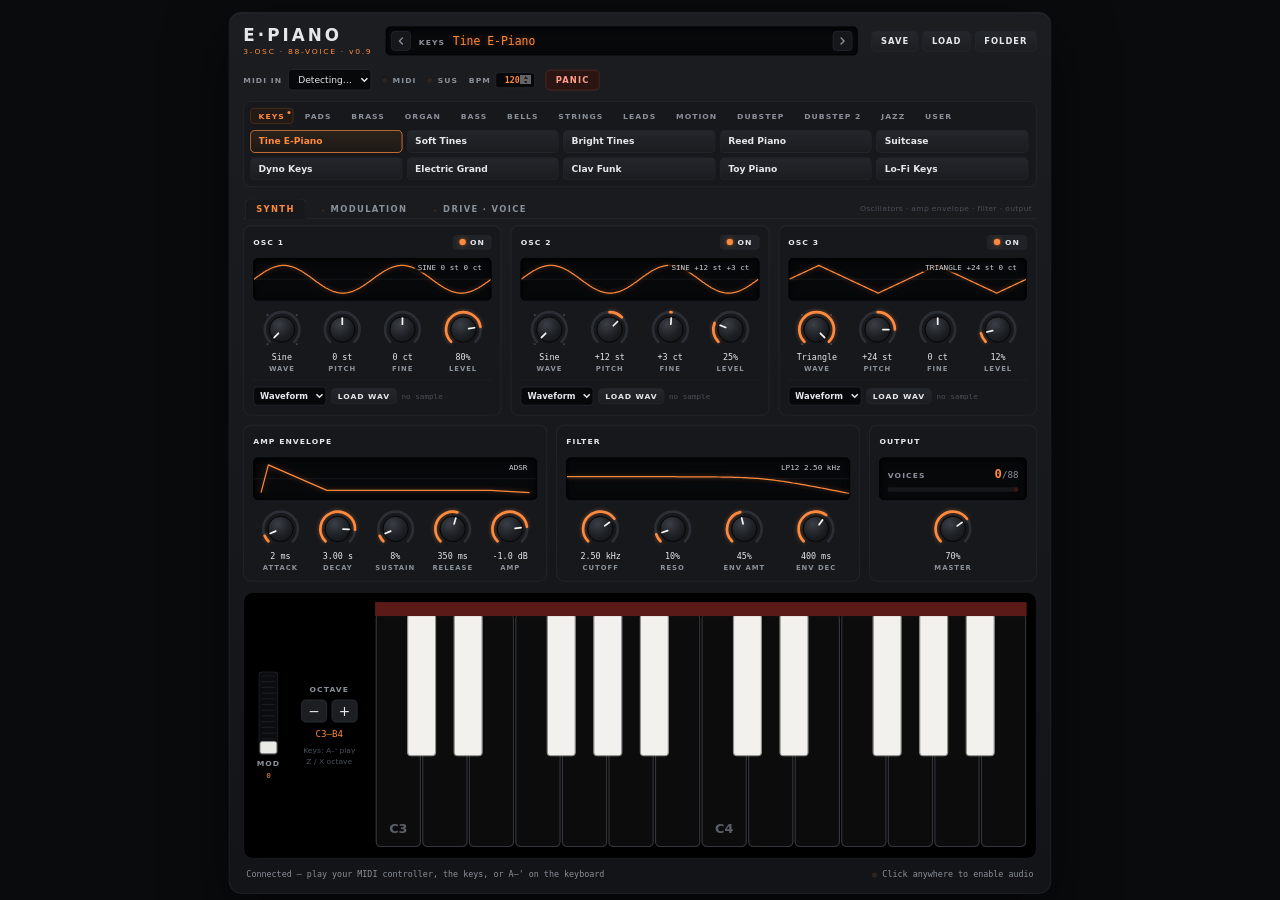
==== commit ab6748d3: "v1.0" ====
--- a/web/index.html
+++ b/web/index.html
@@ -1004,6 +1004,30 @@
       ["Riddim Bass",[1,2,-12,0,0.7],[1,2,-12,-4,0.4],[1,0,-24,0,0.6],[0.002,0.4,0.95,0.12],[240,0.5,0.1,0.2],2,{"voiceMode":2,"glideOn":1,"glideTime":0.03,"glideMode":1,"lfo1On":1,"lfo1Wave":0,"lfo1Sync":1,"lfo1Div":7,"lfo1Trig":1,"mod1Src":1,"mod1Dst":1,"mod1Amt":0.45,"mod2Src":1,"mod2Via":6,"mod2Dst":1,"mod2Amt":0.3,"drvOn":1,"drvType":1,"drvDrive":0.5,"drvTone":0.45,"drvMix":1,"drvOut":-6}],
       ["Talking Bass",[1,1,-12,0,0.6],[1,1,-5,0,0.35],[1,0,-24,0,0.6],[0.003,0.5,0.95,0.15],[350,0.65,0.1,0.2],0,{"voiceMode":2,"glideOn":1,"glideTime":0.08,"glideMode":1,"lfo1On":1,"lfo1Wave":1,"lfo1Sync":1,"lfo1Div":8,"lfo1Trig":1,"lfo2On":1,"lfo2Wave":5,"lfo2Sync":1,"lfo2Div":11,"lfo2Trig":1,"mod1Src":1,"mod1Dst":1,"mod1Amt":0.4,"mod2Src":2,"mod2Dst":2,"mod2Amt":0.3,"mod3Src":2,"mod3Dst":5,"mod3Amt":0.02,"mod4Src":2,"mod4Via":6,"mod4Dst":1,"mod4Amt":0.3,"drvOn":1,"drvType":0,"drvDrive":0.5,"drvTone":0.6,"drvMix":0.9,"drvOut":-4}],
       ["Neuro Reese Wobble",[1,1,-12,-16,0.6],[1,1,-12,16,0.6],[1,0,-24,0,0.5],[0.004,0.5,0.95,0.2],[320,0.5,0.1,0.25],6,{"voiceMode":2,"glideOn":1,"glideTime":0.08,"glideMode":1,"lfo1On":1,"lfo1Wave":0,"lfo1Sync":1,"lfo1Div":6,"lfo1Trig":1,"lfo2On":1,"lfo2Wave":1,"lfo2Rate":0.3,"lfo2Mode":1,"mod1Src":1,"mod1Dst":1,"mod1Amt":0.5,"mod2Src":2,"mod2Dst":5,"mod2Amt":0.015,"mod3Src":1,"mod3Via":6,"mod3Dst":2,"mod3Amt":0.25,"drvOn":1,"drvType":2,"drvDrive":0.35,"drvTone":0.55,"drvMix":0.5,"drvOut":-3}]
+    ] },
+    { "name": "Dubstep 2", "presets": [
+      ["Brostep Screech",[1,1,0,0,0.6],[1,2,0,7,0.4],[1,0,-24,0,0.5],[0.003,0.5,0.95,0.15],[600,0.8,0.1,0.2],6,{"voiceMode":2,"glideOn":1,"glideTime":0.05,"glideMode":1,"lfo1On":1,"lfo1Wave":1,"lfo1Sync":1,"lfo1Div":11,"lfo1Trig":1,"lfo2On":1,"lfo2Wave":0,"lfo2Sync":1,"lfo2Div":5,"lfo2Trig":1,"mod1Src":1,"mod1Dst":1,"mod1Amt":0.45,"mod2Src":2,"mod2Dst":5,"mod2Amt":0.05,"mod3Src":1,"mod3Via":6,"mod3Dst":2,"mod3Amt":0.15,"drvOn":1,"drvType":2,"drvDrive":0.5,"drvTone":0.6,"drvMix":0.8,"drvOut":-4.5}],
+      ["Sub Drop Wobble",[1,0,-24,0,0.8],[1,1,-12,0,0.5],[1,2,-12,6,0.35],[0.002,0.6,0.95,0.15],[260,0.55,0.2,0.3],0,{"voiceMode":2,"glideOn":1,"glideTime":0.06,"glideMode":1,"lfo1On":1,"lfo1Wave":0,"lfo1Sync":1,"lfo1Div":8,"lfo1Trig":1,"mod1Src":1,"mod1Dst":1,"mod1Amt":0.4,"mod2Src":4,"mod2Dst":3,"mod2Amt":0.25,"mod3Src":1,"mod3Via":6,"mod3Dst":1,"mod3Amt":0.3,"drvOn":1,"drvType":0,"drvDrive":0.35,"drvTone":0.65,"drvMix":1,"drvOut":-3}],
+      ["Vowel Wub",[1,1,-12,0,0.6],[1,1,-12,10,0.5],[1,0,-24,0,0.6],[0.003,0.5,0.95,0.15],[320,0.65,0.1,0.2],0,{"voiceMode":2,"glideOn":1,"glideTime":0.05,"glideMode":1,"lfo1On":1,"lfo1Wave":1,"lfo1Sync":1,"lfo1Div":8,"lfo1Trig":1,"mod1Src":1,"mod1Dst":1,"mod1Amt":0.35,"mod2Src":1,"mod2Dst":2,"mod2Amt":0.3,"mod3Src":1,"mod3Dst":5,"mod3Amt":0.03,"mod4Src":1,"mod4Via":6,"mod4Dst":1,"mod4Amt":0.25,"drvOn":1,"drvType":0,"drvDrive":0.4,"drvTone":0.6,"drvMix":0.9,"drvOut":-3}],
+      ["Ripper Bass",[1,2,-12,0,0.6],[1,1,-12,-5,0.5],[1,0,-24,0,0.5],[0.002,0.4,0.95,0.12],[350,0.55,0.15,0.15],2,{"voiceMode":2,"glideOn":1,"glideTime":0.04,"glideMode":1,"lfo1On":1,"lfo1Wave":5,"lfo1Sync":1,"lfo1Div":11,"lfo1Trig":1,"lfo2On":1,"lfo2Wave":0,"lfo2Sync":1,"lfo2Div":8,"lfo2Trig":1,"mod1Src":1,"mod1Dst":1,"mod1Amt":0.4,"mod2Src":2,"mod2Dst":1,"mod2Amt":0.3,"mod3Src":2,"mod3Via":6,"mod3Dst":2,"mod3Amt":0.25,"drvOn":1,"drvType":1,"drvDrive":0.7,"drvTone":0.4,"drvMix":1,"drvOut":-7}],
+      ["Tearout Growl",[1,1,-12,0,0.65],[1,2,-12,-9,0.5],[1,0,-24,0,0.6],[0.003,0.5,0.95,0.15],[280,0.7,0.1,0.2],6,{"voiceMode":2,"glideOn":1,"glideTime":0.06,"glideMode":1,"lfo1On":1,"lfo1Wave":3,"lfo1Sync":1,"lfo1Div":12,"lfo1Trig":1,"lfo2On":1,"lfo2Wave":1,"lfo2Sync":1,"lfo2Div":5,"lfo2Trig":1,"mod1Src":1,"mod1Dst":1,"mod1Amt":0.4,"mod2Src":2,"mod2Dst":2,"mod2Amt":0.3,"mod3Src":1,"mod3Via":6,"mod3Dst":1,"mod3Amt":0.25,"drvOn":1,"drvType":2,"drvDrive":0.6,"drvTone":0.5,"drvMix":0.8,"drvOut":-6}],
+      ["Slow Womp 70",[1,1,-12,0,0.7],[1,1,-12,7,0.5],[1,0,-24,0,0.7],[0.004,0.6,0.95,0.2],[150,0.7,0.1,0.2],-1,{"voiceMode":2,"glideOn":1,"glideTime":0.08,"glideMode":1,"lfo1On":1,"lfo1Wave":0,"lfo1Sync":1,"lfo1Div":2,"lfo1Trig":1,"mod1Src":1,"mod1Dst":1,"mod1Amt":0.65,"mod2Src":1,"mod2Via":6,"mod2Dst":2,"mod2Amt":0.2,"drvOn":1,"drvType":0,"drvDrive":0.35,"drvTone":0.6,"drvMix":1,"drvOut":-3}],
+      ["Wobble Chords",[1,1,0,-8,0.55],[1,1,0,8,0.55],[1,2,-12,0,0.3],[0.005,0.8,0.85,0.3],[400,0.45,0.1,0.3],-3,{"lfo1On":1,"lfo1Wave":0,"lfo1Sync":1,"lfo1Div":8,"mod1Src":1,"mod1Dst":1,"mod1Amt":0.5,"mod2Src":1,"mod2Via":6,"mod2Dst":1,"mod2Amt":0.25,"mod3Src":5,"mod3Dst":1,"mod3Amt":0.2,"drvOn":1,"drvType":0,"drvDrive":0.25,"drvTone":0.6,"drvMix":0.8,"drvOut":-2}],
+      ["Gated Wob",[1,1,-12,0,0.7],[1,2,-12,4,0.5],[1,0,-24,0,0.6],[0.002,0.5,0.95,0.12],[300,0.6,0.1,0.2],0,{"voiceMode":2,"glideOn":1,"glideTime":0.04,"glideMode":1,"lfo1On":1,"lfo1Wave":1,"lfo1Sync":1,"lfo1Div":5,"lfo1Trig":1,"lfo2On":1,"lfo2Wave":2,"lfo2Sync":1,"lfo2Div":10,"lfo2Trig":1,"lfo2Amount":0.85,"mod1Src":1,"mod1Dst":1,"mod1Amt":0.5,"mod2Src":2,"mod2Dst":10,"mod2Amt":-0.85,"mod3Src":1,"mod3Via":6,"mod3Dst":2,"mod3Amt":0.25,"drvOn":1,"drvType":1,"drvDrive":0.3,"drvTone":0.6,"drvMix":0.8,"drvOut":-3}],
+      ["Metallic Wob",[1,2,-12,0,0.6],[1,0,-5,37,0.4],[1,0,-24,0,0.5],[0.003,0.5,0.95,0.15],[450,0.6,0.1,0.2],0,{"voiceMode":2,"glideOn":1,"glideTime":0.05,"glideMode":1,"lfo1On":1,"lfo1Wave":0,"lfo1Sync":1,"lfo1Div":9,"lfo1Trig":1,"lfo2On":1,"lfo2Wave":0,"lfo2Sync":1,"lfo2Div":11,"lfo2Trig":1,"mod1Src":1,"mod1Dst":1,"mod1Amt":0.45,"mod2Src":2,"mod2Dst":5,"mod2Amt":0.08,"mod3Src":1,"mod3Via":6,"mod3Dst":2,"mod3Amt":0.25,"drvOn":1,"drvType":3,"drvDrive":0.25,"drvTone":0.7,"drvMix":0.4,"drvOut":-2}],
+      ["Deep Space Wob",[1,1,-12,-15,0.6],[1,1,-12,15,0.6],[1,0,-24,0,0.6],[0.005,0.6,0.95,0.3],[300,0.5,0.1,0.25],4,{"voiceMode":2,"glideOn":1,"glideTime":0.1,"glideMode":1,"lfo1On":1,"lfo1Wave":0,"lfo1Sync":1,"lfo1Div":5,"lfo1Trig":1,"lfo2On":1,"lfo2Wave":1,"lfo2Rate":0.2,"lfo2Mode":1,"mod1Src":1,"mod1Dst":1,"mod1Amt":0.45,"mod2Src":2,"mod2Dst":11,"mod2Amt":0.6,"mod3Src":2,"mod3Dst":5,"mod3Amt":0.01,"mod4Src":1,"mod4Via":6,"mod4Dst":2,"mod4Amt":0.25,"drvOn":1,"drvType":2,"drvDrive":0.25,"drvTone":0.6,"drvMix":0.5,"drvOut":-2}]
+    ] },
+    { "name": "Jazz", "presets": [
+      ["Smoky Rhodes",[1,0,0,0,0.8],[1,0,12,2,0.22],[1,3,24,0,0.1],[0.002,3.5,0.1,0.4],[2000,0.1,0.5,0.4],-4,{"lfo1On":1,"lfo1Wave":0,"lfo1Rate":4.5,"mod1Src":1,"mod1Dst":10,"mod1Amt":-0.25,"mod2Src":5,"mod2Dst":1,"mod2Amt":0.3,"drvOn":1,"drvType":0,"drvDrive":0.2,"drvTone":0.55,"drvMix":0.4}],
+      ["Jazz Organ B3",[1,0,-12,0,0.5],[1,0,0,0,0.7],[1,0,7,0,0.4],[0.003,0.1,1,0.08],[7000,0,0.15,0.08],-6,{"lfo1On":1,"lfo1Wave":0,"lfo1Rate":6.5,"mod1Src":1,"mod1Dst":3,"mod1Amt":0.004,"mod2Src":1,"mod2Dst":10,"mod2Amt":-0.12,"mod3Src":1,"mod3Dst":11,"mod3Amt":0.3,"drvOn":1,"drvType":0,"drvDrive":0.3,"drvTone":0.6,"drvMix":0.5}],
+      ["Vibes Tremolo",[1,0,0,0,0.7],[1,0,24,0,0.15],[1,3,0,4,0.2],[0.002,3,0,1.2],[5000,0,0.1,0.5],-2,{"lfo1On":1,"lfo1Wave":0,"lfo1Rate":5.5,"mod1Src":1,"mod1Dst":10,"mod1Amt":-0.45,"mod2Src":5,"mod2Dst":1,"mod2Amt":0.2}],
+      ["Walking Upright",[1,3,-12,0,0.7],[1,0,-12,0,0.45],[1,0,0,0,0.08],[0.003,0.9,0,0.15],[600,0.15,0.5,0.12],4,{"voiceMode":1,"mod1Src":5,"mod1Dst":1,"mod1Amt":0.3}],
+      ["Brushed Pad",[1,1,0,-6,0.45],[1,3,0,6,0.5],[1,0,12,0,0.15],[0.6,2,0.75,1.8],[900,0.15,0.1,1.5],2,{"lfo1On":1,"lfo1Wave":1,"lfo1Rate":0.25,"lfo1Mode":1,"lfo2On":1,"lfo2Wave":0,"lfo2Rate":0.4,"lfo2Mode":1,"mod1Src":1,"mod1Dst":1,"mod1Amt":0.15,"mod2Src":2,"mod2Dst":11,"mod2Amt":0.4}],
+      ["Muted Trumpet",[1,1,0,0,0.6],[1,2,0,3,0.3],[0,0,0,0,0.5],[0.04,0.5,0.75,0.15],[1100,0.55,0.35,0.25],6,{"voiceMode":2,"glideOn":1,"glideTime":0.03,"glideMode":1,"lfo1On":1,"lfo1Wave":0,"lfo1Rate":5.2,"lfo1Mode":1,"lfo1Trig":1,"mod1Src":1,"mod1Dst":3,"mod1Amt":0.006,"mod2Src":1,"mod2Via":6,"mod2Dst":3,"mod2Amt":0.02,"mod3Src":5,"mod3Dst":1,"mod3Amt":0.35}],
+      ["Flute Solo",[1,0,0,0,0.7],[1,3,12,0,0.15],[0,0,0,0,0.5],[0.06,0.3,0.9,0.2],[4000,0,0,0.2],4,{"voiceMode":2,"glideOn":1,"glideTime":0.04,"glideMode":1,"lfo1On":1,"lfo1Wave":0,"lfo1Rate":5,"lfo1Mode":1,"lfo1Trig":1,"mod1Src":1,"mod1Dst":3,"mod1Amt":0.008,"mod2Src":1,"mod2Dst":10,"mod2Amt":-0.1,"mod3Src":1,"mod3Via":6,"mod3Dst":3,"mod3Amt":0.015}],
+      ["Jazz Guitar",[1,3,0,0,0.6],[1,1,0,4,0.25],[1,0,12,0,0.15],[0.002,1.6,0.05,0.3],[1400,0.2,0.45,0.2],2,{"mod1Src":5,"mod1Dst":1,"mod1Amt":0.3,"drvOn":1,"drvType":0,"drvDrive":0.2,"drvTone":0.5,"drvMix":0.3}],
+      ["Wurly Comp",[1,2,0,0,0.4],[1,3,0,0,0.6],[1,0,12,0,0.2],[0.002,1.8,0.15,0.25],[1400,0.3,0.55,0.3],-5,{"lfo1On":1,"lfo1Wave":0,"lfo1Rate":5.5,"mod1Src":1,"mod1Dst":10,"mod1Amt":-0.35,"mod2Src":5,"mod2Dst":1,"mod2Amt":0.25,"drvOn":1,"drvType":0,"drvDrive":0.35,"drvTone":0.5,"drvMix":0.6}],
+      ["Late Night Keys",[1,0,0,-5,0.7],[1,0,0,5,0.6],[1,3,12,0,0.12],[0.004,4,0.12,0.6],[1600,0.05,0.3,0.6],-4,{"lfo1On":1,"lfo1Wave":0,"lfo1Rate":0.3,"lfo1Mode":1,"lfo2On":1,"lfo2Wave":0,"lfo2Rate":0.8,"mod1Src":1,"mod1Dst":11,"mod1Amt":0.5,"mod2Src":2,"mod2Dst":5,"mod2Amt":0.003,"mod3Src":5,"mod3Dst":1,"mod3Amt":0.25}]
     ] }
   ]
 };
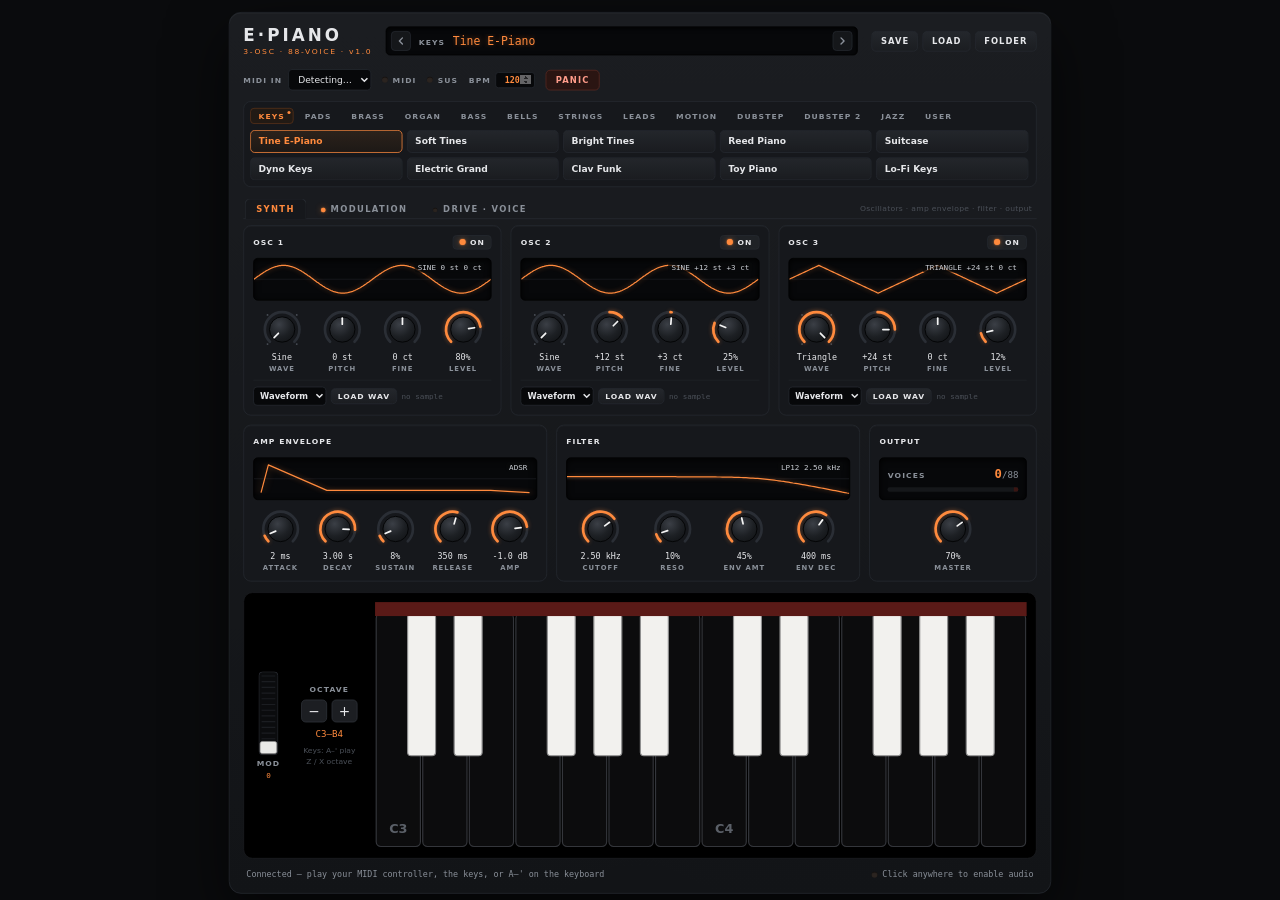
==== commit 71f07275: "Mod wheel on every factory preset, v1.0 badge, Android app - The mod wheel did nothing on 92 of 120 " ====
--- a/web/index.html
+++ b/web/index.html
@@ -1,14 +1,14 @@
 <!doctype html>
 <!--
-  E-Piano v0.9.0 â€” web build. ONE self-contained file: UI, DSP and factory presets.
+  E-Piano v1.0.0 â€” web build. ONE self-contained file: UI, DSP and factory presets.
   GENERATED by vst/webhost/build-web.ps1 from vst/ui + vst/webhost â€” edit those, not this file.
   Open in Chrome or Edge (works straight from disk; start.bat serves it for the lower-latency AudioWorklet path).
 -->
 <html lang="en">
 <head>
   <meta charset="utf-8">
-  <meta name="viewport" content="width=device-width, initial-scale=1">
-  <title>E-Piano v0.9.0</title>
+  <meta name="viewport" content="width=device-width, initial-scale=1, minimum-scale=1, maximum-scale=1, user-scalable=no, viewport-fit=cover">
+  <title>E-Piano v1.0.0</title>
   <style>
 :root {
   --bg: #0a0b0d;
@@ -369,6 +369,54 @@
 body.plugin .kbd-hint { display: block; }
 body.plugin .knob { width: 64px; }
 
+/* ====================================================== compact (phones) ===
+   Touch screens too small for the scaled panel (app.js fit()): the panel is
+   zoomed to the screen width, the page scrolls, the keybed stays at the bottom. */
+body.plugin.compact { height: auto; overflow-x: hidden; overflow-y: auto; }
+body.plugin.compact .synth {
+  position: relative; top: auto; left: auto;
+  transform: none;
+  margin: 6px auto 0;
+  border-radius: 12px;
+  overflow: visible;
+}
+body.plugin.compact .keybed {
+  position: sticky; bottom: 0; z-index: 3;
+  box-shadow: inset 0 4px 14px rgba(0, 0, 0, 0.9), 0 -10px 24px rgba(0, 0, 0, 0.75);
+}
+/* scrolling page: only the active tab takes space (no blank area under short pages) */
+body.plugin.compact .page:not(.active) { display: none; }
+body.plugin.compact .kbd-hint,
+body.plugin.compact .page-hint { display: none; }
+/* landscape phone: short, wide keys so the panels above keep some room */
+body.plugin.compact:not(.portrait) .piano-svg { height: 150px; }
+body.plugin.compact:not(.portrait) .wheel-svg { height: 90px; }
+
+/* portrait: one column, 480 px design width */
+body.plugin.compact.portrait .synth { width: 480px; padding: 12px; gap: 12px; }
+body.plugin.compact.portrait .topbar { gap: 10px; }
+body.plugin.compact.portrait .patch-display { flex-basis: 100%; order: 3; min-width: 0; }
+body.plugin.compact.portrait .preset-actions { margin-left: auto; }
+body.plugin.compact.portrait .top-controls { order: 4; flex-basis: 100%; justify-content: space-between; gap: 10px; }
+body.plugin.compact.portrait .midi-pick select { max-width: 150px; }
+body.plugin.compact.portrait .preset-grid { grid-template-columns: repeat(2, minmax(0, 1fr)); height: 102px; }
+body.plugin.compact.portrait .page-tab { padding: 7px 10px 6px; letter-spacing: 0.1em; }
+body.plugin.compact.portrait .osc-row,
+body.plugin.compact.portrait .mod-row,
+body.plugin.compact.portrait .modpage-row,
+body.plugin.compact.portrait .fxpage-row { grid-template-columns: minmax(0, 1fr); }
+/* keybed: octave controls in a row on top, wheel beside full-width keys */
+body.plugin.compact.portrait .keybed {
+  display: grid; grid-template-columns: auto minmax(0, 1fr); align-items: center;
+  padding: 8px 10px 10px; gap: 6px 8px;
+}
+body.plugin.compact.portrait .octave-ctl { grid-row: 1; grid-column: 1 / -1; flex-direction: row; width: auto; gap: 12px; }
+body.plugin.compact.portrait .oct-buttons button { width: 44px; height: 30px; }
+body.plugin.compact.portrait .wheel-ctl { grid-row: 2; grid-column: 1; width: 30px; }
+body.plugin.compact.portrait .piano { grid-row: 2; grid-column: 2; }
+body.plugin.compact.portrait .modpage-row,
+body.plugin.compact.portrait .fxpage-row { align-content: start; }
+
 /* ======================================================== preset browser === */
 .patch-display { align-items: center; gap: 6px; padding: 5px 6px; }
 .pd-text { flex: 1; min-width: 0; display: flex; align-items: baseline; gap: 10px; padding: 0 4px; }
@@ -652,7 +700,7 @@
     <header class="topbar">
       <div class="brand">
         <span class="brand-mark">E·PIANO</span>
-        <span class="brand-sub">3-OSC · 88-VOICE · v0.9</span>
+        <span class="brand-sub">3-OSC · 88-VOICE · v1.0</span>
       </div>
       <div class="patch-display">
         <button id="preset-prev" type="button" class="pd-step" aria-label="Previous preset">
@@ -886,112 +934,112 @@
   "note": "preset = [name, osc1, osc2, osc3, [attack,decay,sustain,release], [cutoff,reso,envAmt,envDecay], ampLevel dB, {extra params by id}?]; osc = [on, wave(0 sine,1 saw,2 square,3 tri), pitch st, fine ct, level]",
   "categories": [
     { "name": "Keys", "presets": [
-      ["Tine E-Piano",[1,0,0,0,0.8],[1,0,12,3,0.25],[1,3,24,0,0.12],[0.002,3,0.08,0.35],[2500,0.1,0.45,0.4],-1],
-      ["Soft Tines",[1,0,0,0,0.85],[1,0,12,0,0.15],[0,0,0,0,0.5],[0.004,3.5,0.05,0.4],[1800,0.05,0.3,0.5],-1.5],
-      ["Bright Tines",[1,0,0,0,0.7],[1,3,12,4,0.3],[1,0,24,-3,0.2],[0.001,2.5,0.06,0.3],[5000,0.15,0.5,0.25],0],
-      ["Reed Piano",[1,2,0,0,0.4],[1,3,0,0,0.6],[1,0,12,0,0.2],[0.002,1.8,0.15,0.25],[1400,0.3,0.55,0.3],-0.5],
-      ["Suitcase",[1,0,0,-4,0.7],[1,0,0,4,0.7],[1,3,12,0,0.15],[0.003,4,0.1,0.5],[2200,0.1,0.35,0.6],-5.5],
-      ["Dyno Keys",[1,0,0,0,0.6],[1,1,12,0,0.15],[1,0,24,5,0.2],[0.001,2,0.1,0.3],[3500,0.2,0.7,0.18],1.5],
-      ["Electric Grand",[1,1,0,0,0.4],[1,3,0,5,0.5],[1,0,12,-5,0.3],[0.002,3,0.12,0.4],[1600,0.1,0.6,0.5],0],
-      ["Clav Funk",[1,2,0,0,0.5],[1,1,0,3,0.4],[0,0,0,0,0.5],[0.001,0.6,0.15,0.08],[900,0.45,0.8,0.12],1.5],
-      ["Toy Piano",[1,3,12,0,0.6],[1,0,24,0,0.4],[1,0,31,0,0.15],[0.001,1.2,0,0.4],[6000,0.1,0.2,0.3],2],
-      ["Lo-Fi Keys",[1,3,0,0,0.7],[1,0,12,-8,0.3],[0,0,0,0,0.5],[0.008,2.5,0.1,0.35],[900,0.2,0.3,0.4],1.5]
+      ["Tine E-Piano",[1,0,0,0,0.8],[1,0,12,3,0.25],[1,3,24,0,0.12],[0.002,3,0.08,0.35],[2500,0.1,0.45,0.4],-1,{"lfo2On":1,"lfo2Wave":0,"lfo2Rate":5.5,"mod1Src":2,"mod1Via":6,"mod1Dst":3,"mod1Amt":0.025}],
+      ["Soft Tines",[1,0,0,0,0.85],[1,0,12,0,0.15],[0,0,0,0,0.5],[0.004,3.5,0.05,0.4],[1800,0.05,0.3,0.5],-1.5,{"lfo2On":1,"lfo2Wave":0,"lfo2Rate":5.5,"mod1Src":2,"mod1Via":6,"mod1Dst":3,"mod1Amt":0.025}],
+      ["Bright Tines",[1,0,0,0,0.7],[1,3,12,4,0.3],[1,0,24,-3,0.2],[0.001,2.5,0.06,0.3],[5000,0.15,0.5,0.25],0,{"lfo2On":1,"lfo2Wave":0,"lfo2Rate":5.5,"mod1Src":2,"mod1Via":6,"mod1Dst":3,"mod1Amt":0.025}],
+      ["Reed Piano",[1,2,0,0,0.4],[1,3,0,0,0.6],[1,0,12,0,0.2],[0.002,1.8,0.15,0.25],[1400,0.3,0.55,0.3],-0.5,{"lfo2On":1,"lfo2Wave":0,"lfo2Rate":5.5,"mod1Src":2,"mod1Via":6,"mod1Dst":3,"mod1Amt":0.025}],
+      ["Suitcase",[1,0,0,-4,0.7],[1,0,0,4,0.7],[1,3,12,0,0.15],[0.003,4,0.1,0.5],[2200,0.1,0.35,0.6],-5.5,{"lfo2On":1,"lfo2Wave":0,"lfo2Rate":5.5,"mod1Src":2,"mod1Via":6,"mod1Dst":3,"mod1Amt":0.025}],
+      ["Dyno Keys",[1,0,0,0,0.6],[1,1,12,0,0.15],[1,0,24,5,0.2],[0.001,2,0.1,0.3],[3500,0.2,0.7,0.18],1.5,{"lfo2On":1,"lfo2Wave":0,"lfo2Rate":5.5,"mod1Src":2,"mod1Via":6,"mod1Dst":3,"mod1Amt":0.025}],
+      ["Electric Grand",[1,1,0,0,0.4],[1,3,0,5,0.5],[1,0,12,-5,0.3],[0.002,3,0.12,0.4],[1600,0.1,0.6,0.5],0,{"lfo2On":1,"lfo2Wave":0,"lfo2Rate":5.5,"mod1Src":2,"mod1Via":6,"mod1Dst":3,"mod1Amt":0.025}],
+      ["Clav Funk",[1,2,0,0,0.5],[1,1,0,3,0.4],[0,0,0,0,0.5],[0.001,0.6,0.15,0.08],[900,0.45,0.8,0.12],1.5,{"lfo2On":1,"lfo2Wave":0,"lfo2Rate":5.5,"mod1Src":2,"mod1Via":6,"mod1Dst":3,"mod1Amt":0.025}],
+      ["Toy Piano",[1,3,12,0,0.6],[1,0,24,0,0.4],[1,0,31,0,0.15],[0.001,1.2,0,0.4],[6000,0.1,0.2,0.3],2,{"lfo2On":1,"lfo2Wave":0,"lfo2Rate":5.5,"mod1Src":2,"mod1Via":6,"mod1Dst":3,"mod1Amt":0.025}],
+      ["Lo-Fi Keys",[1,3,0,0,0.7],[1,0,12,-8,0.3],[0,0,0,0,0.5],[0.008,2.5,0.1,0.35],[900,0.2,0.3,0.4],1.5,{"lfo2On":1,"lfo2Wave":0,"lfo2Rate":5.5,"mod1Src":2,"mod1Via":6,"mod1Dst":3,"mod1Amt":0.025}]
     ] },
     { "name": "Pads", "presets": [
-      ["Warm Pad",[1,1,0,-7,0.6],[1,1,0,7,0.6],[1,3,-12,0,0.4],[0.9,1.5,0.8,2],[1100,0.2,0.15,1.5],-1],
-      ["Glass Pad",[1,3,0,-5,0.5],[1,3,12,5,0.4],[1,0,19,0,0.2],[1.2,2,0.7,2.5],[4000,0.1,0.1,2],1.5],
-      ["Dark Pad",[1,1,0,-10,0.5],[1,1,-12,10,0.5],[1,2,-12,0,0.3],[1.5,2,0.85,3],[500,0.25,0.1,2],0],
-      ["Choir Pad",[1,3,0,0,0.6],[1,3,12,6,0.3],[1,1,0,-6,0.25],[0.8,1.5,0.8,2],[1800,0.4,0.05,1],1],
-      ["Sweep Pad",[1,1,0,-8,0.6],[1,1,0,8,0.6],[1,1,-12,0,0.3],[0.6,4,0.6,2.5],[300,0.6,0.8,4],-1.5],
-      ["Square Pad",[1,2,0,-6,0.5],[1,2,0,6,0.5],[1,3,-12,0,0.3],[0.7,1.5,0.75,2],[1500,0.15,0.15,1.5],-4],
-      ["Air Pad",[1,0,12,0,0.4],[1,3,19,4,0.3],[1,1,24,-4,0.15],[2,2,0.8,3.5],[6000,0.1,0,1],2.5],
-      ["Analog Pad",[1,1,0,-12,0.55],[1,2,0,12,0.45],[1,1,12,0,0.2],[0.5,1.2,0.8,1.5],[1300,0.3,0.25,1],-1.5],
-      ["Slow Wash",[1,1,0,-9,0.5],[1,1,0,9,0.5],[1,3,-12,0,0.4],[1.8,2,0.9,3],[2200,0.1,0.1,1.5],-0.5],
-      ["Hollow Pad",[1,3,0,0,0.6],[1,2,7,3,0.3],[1,0,-12,0,0.4],[1,1.5,0.75,2],[2000,0.35,0.1,1],-1]
+      ["Warm Pad",[1,1,0,-7,0.6],[1,1,0,7,0.6],[1,3,-12,0,0.4],[0.9,1.5,0.8,2],[1100,0.2,0.15,1.5],-1,{"lfo2On":1,"lfo2Wave":0,"lfo2Rate":5.5,"mod1Src":2,"mod1Via":6,"mod1Dst":3,"mod1Amt":0.025}],
+      ["Glass Pad",[1,3,0,-5,0.5],[1,3,12,5,0.4],[1,0,19,0,0.2],[1.2,2,0.7,2.5],[4000,0.1,0.1,2],1.5,{"lfo2On":1,"lfo2Wave":0,"lfo2Rate":5.5,"mod1Src":2,"mod1Via":6,"mod1Dst":3,"mod1Amt":0.025}],
+      ["Dark Pad",[1,1,0,-10,0.5],[1,1,-12,10,0.5],[1,2,-12,0,0.3],[1.5,2,0.85,3],[500,0.25,0.1,2],0,{"lfo2On":1,"lfo2Wave":0,"lfo2Rate":5.5,"mod1Src":2,"mod1Via":6,"mod1Dst":3,"mod1Amt":0.025}],
+      ["Choir Pad",[1,3,0,0,0.6],[1,3,12,6,0.3],[1,1,0,-6,0.25],[0.8,1.5,0.8,2],[1800,0.4,0.05,1],1,{"lfo2On":1,"lfo2Wave":0,"lfo2Rate":5.5,"mod1Src":2,"mod1Via":6,"mod1Dst":3,"mod1Amt":0.025}],
+      ["Sweep Pad",[1,1,0,-8,0.6],[1,1,0,8,0.6],[1,1,-12,0,0.3],[0.6,4,0.6,2.5],[300,0.6,0.8,4],-1.5,{"lfo2On":1,"lfo2Wave":0,"lfo2Rate":5.5,"mod1Src":2,"mod1Via":6,"mod1Dst":3,"mod1Amt":0.025}],
+      ["Square Pad",[1,2,0,-6,0.5],[1,2,0,6,0.5],[1,3,-12,0,0.3],[0.7,1.5,0.75,2],[1500,0.15,0.15,1.5],-4,{"lfo2On":1,"lfo2Wave":0,"lfo2Rate":5.5,"mod1Src":2,"mod1Via":6,"mod1Dst":3,"mod1Amt":0.025}],
+      ["Air Pad",[1,0,12,0,0.4],[1,3,19,4,0.3],[1,1,24,-4,0.15],[2,2,0.8,3.5],[6000,0.1,0,1],2.5,{"lfo2On":1,"lfo2Wave":0,"lfo2Rate":5.5,"mod1Src":2,"mod1Via":6,"mod1Dst":3,"mod1Amt":0.025}],
+      ["Analog Pad",[1,1,0,-12,0.55],[1,2,0,12,0.45],[1,1,12,0,0.2],[0.5,1.2,0.8,1.5],[1300,0.3,0.25,1],-1.5,{"lfo2On":1,"lfo2Wave":0,"lfo2Rate":5.5,"mod1Src":2,"mod1Via":6,"mod1Dst":3,"mod1Amt":0.025}],
+      ["Slow Wash",[1,1,0,-9,0.5],[1,1,0,9,0.5],[1,3,-12,0,0.4],[1.8,2,0.9,3],[2200,0.1,0.1,1.5],-0.5,{"lfo2On":1,"lfo2Wave":0,"lfo2Rate":5.5,"mod1Src":2,"mod1Via":6,"mod1Dst":3,"mod1Amt":0.025}],
+      ["Hollow Pad",[1,3,0,0,0.6],[1,2,7,3,0.3],[1,0,-12,0,0.4],[1,1.5,0.75,2],[2000,0.35,0.1,1],-1,{"lfo2On":1,"lfo2Wave":0,"lfo2Rate":5.5,"mod1Src":2,"mod1Via":6,"mod1Dst":3,"mod1Amt":0.025}]
     ] },
     { "name": "Brass", "presets": [
-      ["Brass Stab",[1,1,0,0,0.7],[1,1,0,5,0.6],[1,2,-12,0,0.3],[0.03,0.6,0.6,0.25],[700,0.25,0.6,0.35],-0.5],
-      ["Synth Brass",[1,1,0,-6,0.6],[1,1,0,6,0.6],[0,0,0,0,0.5],[0.05,0.8,0.7,0.3],[600,0.2,0.65,0.5],0.5],
-      ["Soft Horns",[1,1,0,0,0.5],[1,3,0,3,0.5],[1,1,-12,0,0.2],[0.12,1,0.75,0.4],[800,0.1,0.4,0.7],0],
-      ["Brass Section",[1,1,0,-4,0.5],[1,1,0,4,0.5],[1,1,-12,0,0.35],[0.06,0.7,0.7,0.3],[900,0.15,0.55,0.45],3],
-      ["Trumpet Lead",[1,1,0,0,0.7],[1,2,0,0,0.25],[0,0,0,0,0.5],[0.04,0.4,0.75,0.2],[1200,0.2,0.5,0.3],0.5],
-      ["Fanfare",[1,1,0,0,0.6],[1,1,7,2,0.4],[1,1,12,-2,0.3],[0.02,0.5,0.65,0.3],[1000,0.2,0.6,0.3],2],
-      ["Poly Brass 80s",[1,1,0,-8,0.6],[1,1,0,8,0.6],[1,2,12,0,0.15],[0.01,0.5,0.6,0.35],[450,0.3,0.75,0.4],2],
-      ["Tuba Low",[1,1,-12,0,0.6],[1,2,-12,4,0.3],[1,0,-24,0,0.4],[0.06,0.6,0.75,0.2],[350,0.15,0.5,0.4],1],
-      ["Brass Swell",[1,1,0,-5,0.6],[1,1,0,5,0.6],[1,1,-12,0,0.25],[0.6,1,0.85,0.5],[500,0.2,0.3,1.5],1.5],
-      ["Stab Hit",[1,1,0,0,0.6],[1,1,12,4,0.4],[1,2,-12,0,0.4],[0.001,0.3,0,0.2],[800,0.35,0.85,0.15],5]
+      ["Brass Stab",[1,1,0,0,0.7],[1,1,0,5,0.6],[1,2,-12,0,0.3],[0.03,0.6,0.6,0.25],[700,0.25,0.6,0.35],-0.5,{"lfo2On":1,"lfo2Wave":0,"lfo2Rate":5.5,"mod1Src":2,"mod1Via":6,"mod1Dst":3,"mod1Amt":0.025}],
+      ["Synth Brass",[1,1,0,-6,0.6],[1,1,0,6,0.6],[0,0,0,0,0.5],[0.05,0.8,0.7,0.3],[600,0.2,0.65,0.5],0.5,{"lfo2On":1,"lfo2Wave":0,"lfo2Rate":5.5,"mod1Src":2,"mod1Via":6,"mod1Dst":3,"mod1Amt":0.025}],
+      ["Soft Horns",[1,1,0,0,0.5],[1,3,0,3,0.5],[1,1,-12,0,0.2],[0.12,1,0.75,0.4],[800,0.1,0.4,0.7],0,{"lfo2On":1,"lfo2Wave":0,"lfo2Rate":5.5,"mod1Src":2,"mod1Via":6,"mod1Dst":3,"mod1Amt":0.025}],
+      ["Brass Section",[1,1,0,-4,0.5],[1,1,0,4,0.5],[1,1,-12,0,0.35],[0.06,0.7,0.7,0.3],[900,0.15,0.55,0.45],3,{"lfo2On":1,"lfo2Wave":0,"lfo2Rate":5.5,"mod1Src":2,"mod1Via":6,"mod1Dst":3,"mod1Amt":0.025}],
+      ["Trumpet Lead",[1,1,0,0,0.7],[1,2,0,0,0.25],[0,0,0,0,0.5],[0.04,0.4,0.75,0.2],[1200,0.2,0.5,0.3],0.5,{"lfo2On":1,"lfo2Wave":0,"lfo2Rate":5.5,"mod1Src":2,"mod1Via":6,"mod1Dst":3,"mod1Amt":0.025}],
+      ["Fanfare",[1,1,0,0,0.6],[1,1,7,2,0.4],[1,1,12,-2,0.3],[0.02,0.5,0.65,0.3],[1000,0.2,0.6,0.3],2,{"lfo2On":1,"lfo2Wave":0,"lfo2Rate":5.5,"mod1Src":2,"mod1Via":6,"mod1Dst":3,"mod1Amt":0.025}],
+      ["Poly Brass 80s",[1,1,0,-8,0.6],[1,1,0,8,0.6],[1,2,12,0,0.15],[0.01,0.5,0.6,0.35],[450,0.3,0.75,0.4],2,{"lfo2On":1,"lfo2Wave":0,"lfo2Rate":5.5,"mod1Src":2,"mod1Via":6,"mod1Dst":3,"mod1Amt":0.025}],
+      ["Tuba Low",[1,1,-12,0,0.6],[1,2,-12,4,0.3],[1,0,-24,0,0.4],[0.06,0.6,0.75,0.2],[350,0.15,0.5,0.4],1,{"lfo2On":1,"lfo2Wave":0,"lfo2Rate":5.5,"mod1Src":2,"mod1Via":6,"mod1Dst":3,"mod1Amt":0.025}],
+      ["Brass Swell",[1,1,0,-5,0.6],[1,1,0,5,0.6],[1,1,-12,0,0.25],[0.6,1,0.85,0.5],[500,0.2,0.3,1.5],1.5,{"lfo2On":1,"lfo2Wave":0,"lfo2Rate":5.5,"mod1Src":2,"mod1Via":6,"mod1Dst":3,"mod1Amt":0.025}],
+      ["Stab Hit",[1,1,0,0,0.6],[1,1,12,4,0.4],[1,2,-12,0,0.4],[0.001,0.3,0,0.2],[800,0.35,0.85,0.15],5,{"lfo2On":1,"lfo2Wave":0,"lfo2Rate":5.5,"mod1Src":2,"mod1Via":6,"mod1Dst":3,"mod1Amt":0.025}]
     ] },
     { "name": "Organ", "presets": [
-      ["Drawbar Organ",[1,0,0,0,0.7],[1,0,12,0,0.5],[1,0,19,0,0.35],[0.004,0.1,1,0.06],[12000,0,0,0.2],-4],
-      ["Full Drawbars",[1,0,0,0,0.6],[1,0,12,0,0.5],[1,0,24,0,0.45],[0.004,0.1,1,0.06],[12000,0,0,0.2],-3],
-      ["Jazz Organ",[1,0,0,0,0.7],[1,0,19,0,0.3],[1,0,-12,0,0.3],[0.004,0.15,1,0.08],[9000,0,0.1,0.08],-2.5],
-      ["Gospel Organ",[1,0,0,0,0.6],[1,0,12,0,0.5],[1,3,24,0,0.3],[0.003,0.1,1,0.1],[8000,0.1,0.15,0.1],-2],
-      ["Rock Organ",[1,2,0,0,0.3],[1,0,12,0,0.5],[1,3,19,0,0.35],[0.003,0.1,1,0.07],[5000,0.2,0,0.2],-2.5],
-      ["Church Organ",[1,0,-12,0,0.5],[1,0,0,0,0.5],[1,0,12,0,0.4],[0.08,0.3,1,0.6],[10000,0,0,0.2],-2.5],
-      ["Reed Organ",[1,2,0,0,0.4],[1,2,12,2,0.25],[1,3,0,0,0.3],[0.05,0.2,1,0.15],[2500,0.1,0,0.2],1],
-      ["Combo Organ",[1,2,0,0,0.4],[1,3,12,0,0.4],[0,0,0,0,0.5],[0.002,0.1,1,0.04],[3500,0.15,0,0.2],-0.5],
-      ["Flute Stop",[1,0,0,0,0.6],[1,3,12,0,0.3],[0,0,0,0,0.5],[0.05,0.2,1,0.2],[6000,0,0,0.2],0],
-      ["Perc Organ",[1,0,0,0,0.7],[1,0,12,0,0.4],[1,0,19,0,0.4],[0.002,1,0.6,0.08],[6000,0.1,0.4,0.15],-2]
+      ["Drawbar Organ",[1,0,0,0,0.7],[1,0,12,0,0.5],[1,0,19,0,0.35],[0.004,0.1,1,0.06],[12000,0,0,0.2],-4,{"lfo2On":1,"lfo2Wave":0,"lfo2Rate":6.7,"mod1Src":2,"mod1Via":6,"mod1Dst":3,"mod1Amt":0.006,"mod2Src":2,"mod2Via":6,"mod2Dst":10,"mod2Amt":-0.25,"mod3Src":2,"mod3Via":6,"mod3Dst":11,"mod3Amt":0.4}],
+      ["Full Drawbars",[1,0,0,0,0.6],[1,0,12,0,0.5],[1,0,24,0,0.45],[0.004,0.1,1,0.06],[12000,0,0,0.2],-3,{"lfo2On":1,"lfo2Wave":0,"lfo2Rate":6.7,"mod1Src":2,"mod1Via":6,"mod1Dst":3,"mod1Amt":0.006,"mod2Src":2,"mod2Via":6,"mod2Dst":10,"mod2Amt":-0.25,"mod3Src":2,"mod3Via":6,"mod3Dst":11,"mod3Amt":0.4}],
+      ["Jazz Organ",[1,0,0,0,0.7],[1,0,19,0,0.3],[1,0,-12,0,0.3],[0.004,0.15,1,0.08],[9000,0,0.1,0.08],-2.5,{"lfo2On":1,"lfo2Wave":0,"lfo2Rate":6.7,"mod1Src":2,"mod1Via":6,"mod1Dst":3,"mod1Amt":0.006,"mod2Src":2,"mod2Via":6,"mod2Dst":10,"mod2Amt":-0.25,"mod3Src":2,"mod3Via":6,"mod3Dst":11,"mod3Amt":0.4}],
+      ["Gospel Organ",[1,0,0,0,0.6],[1,0,12,0,0.5],[1,3,24,0,0.3],[0.003,0.1,1,0.1],[8000,0.1,0.15,0.1],-2,{"lfo2On":1,"lfo2Wave":0,"lfo2Rate":6.7,"mod1Src":2,"mod1Via":6,"mod1Dst":3,"mod1Amt":0.006,"mod2Src":2,"mod2Via":6,"mod2Dst":10,"mod2Amt":-0.25,"mod3Src":2,"mod3Via":6,"mod3Dst":11,"mod3Amt":0.4}],
+      ["Rock Organ",[1,2,0,0,0.3],[1,0,12,0,0.5],[1,3,19,0,0.35],[0.003,0.1,1,0.07],[5000,0.2,0,0.2],-2.5,{"lfo2On":1,"lfo2Wave":0,"lfo2Rate":6.7,"mod1Src":2,"mod1Via":6,"mod1Dst":3,"mod1Amt":0.006,"mod2Src":2,"mod2Via":6,"mod2Dst":10,"mod2Amt":-0.25,"mod3Src":2,"mod3Via":6,"mod3Dst":11,"mod3Amt":0.4}],
+      ["Church Organ",[1,0,-12,0,0.5],[1,0,0,0,0.5],[1,0,12,0,0.4],[0.08,0.3,1,0.6],[10000,0,0,0.2],-2.5,{"lfo2On":1,"lfo2Wave":0,"lfo2Rate":6.7,"mod1Src":2,"mod1Via":6,"mod1Dst":3,"mod1Amt":0.006,"mod2Src":2,"mod2Via":6,"mod2Dst":10,"mod2Amt":-0.25,"mod3Src":2,"mod3Via":6,"mod3Dst":11,"mod3Amt":0.4}],
+      ["Reed Organ",[1,2,0,0,0.4],[1,2,12,2,0.25],[1,3,0,0,0.3],[0.05,0.2,1,0.15],[2500,0.1,0,0.2],1,{"lfo2On":1,"lfo2Wave":0,"lfo2Rate":6.7,"mod1Src":2,"mod1Via":6,"mod1Dst":3,"mod1Amt":0.006,"mod2Src":2,"mod2Via":6,"mod2Dst":10,"mod2Amt":-0.25,"mod3Src":2,"mod3Via":6,"mod3Dst":11,"mod3Amt":0.4}],
+      ["Combo Organ",[1,2,0,0,0.4],[1,3,12,0,0.4],[0,0,0,0,0.5],[0.002,0.1,1,0.04],[3500,0.15,0,0.2],-0.5,{"lfo2On":1,"lfo2Wave":0,"lfo2Rate":6.7,"mod1Src":2,"mod1Via":6,"mod1Dst":3,"mod1Amt":0.006,"mod2Src":2,"mod2Via":6,"mod2Dst":10,"mod2Amt":-0.25,"mod3Src":2,"mod3Via":6,"mod3Dst":11,"mod3Amt":0.4}],
+      ["Flute Stop",[1,0,0,0,0.6],[1,3,12,0,0.3],[0,0,0,0,0.5],[0.05,0.2,1,0.2],[6000,0,0,0.2],0,{"lfo2On":1,"lfo2Wave":0,"lfo2Rate":6.7,"mod1Src":2,"mod1Via":6,"mod1Dst":3,"mod1Amt":0.006,"mod2Src":2,"mod2Via":6,"mod2Dst":10,"mod2Amt":-0.25,"mod3Src":2,"mod3Via":6,"mod3Dst":11,"mod3Amt":0.4}],
+      ["Perc Organ",[1,0,0,0,0.7],[1,0,12,0,0.4],[1,0,19,0,0.4],[0.002,1,0.6,0.08],[6000,0.1,0.4,0.15],-2,{"lfo2On":1,"lfo2Wave":0,"lfo2Rate":6.7,"mod1Src":2,"mod1Via":6,"mod1Dst":3,"mod1Amt":0.006,"mod2Src":2,"mod2Via":6,"mod2Dst":10,"mod2Amt":-0.25,"mod3Src":2,"mod3Via":6,"mod3Dst":11,"mod3Amt":0.4}]
     ] },
     { "name": "Bass", "presets": [
-      ["Sub Bass",[1,2,-12,0,0.6],[1,1,-12,4,0.5],[1,0,-24,0,0.7],[0.003,0.5,0.7,0.12],[450,0.35,0.5,0.25],2.5],
-      ["Pure Sub",[1,0,-12,0,0.9],[1,3,-12,0,0.2],[0,0,0,0,0.5],[0.004,0.3,0.9,0.1],[2000,0,0,0.2],1],
-      ["Saw Bass",[1,1,-12,0,0.7],[1,1,-12,6,0.5],[0,0,0,0,0.5],[0.002,0.4,0.6,0.1],[600,0.4,0.6,0.2],4.5],
-      ["Acid Bass",[1,1,-12,0,0.8],[0,0,0,0,0.5],[0,0,0,0,0.5],[0.001,0.3,0.5,0.08],[250,0.85,0.75,0.18],6],
-      ["Pluck Bass",[1,2,-12,0,0.6],[1,3,-12,0,0.5],[0,0,0,0,0.5],[0.001,0.6,0,0.15],[400,0.3,0.7,0.15],3.5],
-      ["Reese Bass",[1,1,-12,-12,0.6],[1,1,-12,12,0.6],[1,0,-24,0,0.4],[0.005,0.5,0.85,0.15],[700,0.2,0.2,0.3],2],
-      ["Funk Bass",[1,2,-12,0,0.5],[1,1,-12,0,0.4],[1,0,-24,0,0.3],[0.001,0.35,0.4,0.08],[500,0.5,0.8,0.12],6],
-      ["Synth Bass 80s",[1,2,-12,-5,0.5],[1,2,-12,5,0.5],[1,0,-24,0,0.4],[0.002,0.4,0.6,0.1],[800,0.3,0.5,0.2],2],
-      ["Growl Bass",[1,1,-12,0,0.6],[1,2,-5,0,0.4],[1,0,-24,0,0.4],[0.003,0.5,0.7,0.1],[350,0.6,0.6,0.4],4],
-      ["Upright Pluck",[1,3,-12,0,0.7],[1,0,-12,0,0.4],[1,0,0,0,0.1],[0.003,0.9,0,0.2],[700,0.1,0.4,0.3],4]
+      ["Sub Bass",[1,2,-12,0,0.6],[1,1,-12,4,0.5],[1,0,-24,0,0.7],[0.003,0.5,0.7,0.12],[450,0.35,0.5,0.25],2.5,{"mod1Src":6,"mod1Dst":1,"mod1Amt":0.4}],
+      ["Pure Sub",[1,0,-12,0,0.9],[1,3,-12,0,0.2],[0,0,0,0,0.5],[0.004,0.3,0.9,0.1],[2000,0,0,0.2],1,{"mod1Src":6,"mod1Dst":1,"mod1Amt":0.4}],
+      ["Saw Bass",[1,1,-12,0,0.7],[1,1,-12,6,0.5],[0,0,0,0,0.5],[0.002,0.4,0.6,0.1],[600,0.4,0.6,0.2],4.5,{"mod1Src":6,"mod1Dst":1,"mod1Amt":0.4}],
+      ["Acid Bass",[1,1,-12,0,0.8],[0,0,0,0,0.5],[0,0,0,0,0.5],[0.001,0.3,0.5,0.08],[250,0.85,0.75,0.18],6,{"mod1Src":6,"mod1Dst":1,"mod1Amt":0.4}],
+      ["Pluck Bass",[1,2,-12,0,0.6],[1,3,-12,0,0.5],[0,0,0,0,0.5],[0.001,0.6,0,0.15],[400,0.3,0.7,0.15],3.5,{"mod1Src":6,"mod1Dst":1,"mod1Amt":0.4}],
+      ["Reese Bass",[1,1,-12,-12,0.6],[1,1,-12,12,0.6],[1,0,-24,0,0.4],[0.005,0.5,0.85,0.15],[700,0.2,0.2,0.3],2,{"mod1Src":6,"mod1Dst":1,"mod1Amt":0.4}],
+      ["Funk Bass",[1,2,-12,0,0.5],[1,1,-12,0,0.4],[1,0,-24,0,0.3],[0.001,0.35,0.4,0.08],[500,0.5,0.8,0.12],6,{"mod1Src":6,"mod1Dst":1,"mod1Amt":0.4}],
+      ["Synth Bass 80s",[1,2,-12,-5,0.5],[1,2,-12,5,0.5],[1,0,-24,0,0.4],[0.002,0.4,0.6,0.1],[800,0.3,0.5,0.2],2,{"mod1Src":6,"mod1Dst":1,"mod1Amt":0.4}],
+      ["Growl Bass",[1,1,-12,0,0.6],[1,2,-5,0,0.4],[1,0,-24,0,0.4],[0.003,0.5,0.7,0.1],[350,0.6,0.6,0.4],4,{"mod1Src":6,"mod1Dst":1,"mod1Amt":0.4}],
+      ["Upright Pluck",[1,3,-12,0,0.7],[1,0,-12,0,0.4],[1,0,0,0,0.1],[0.003,0.9,0,0.2],[700,0.1,0.4,0.3],4,{"mod1Src":6,"mod1Dst":1,"mod1Amt":0.4}]
     ] },
     { "name": "Bells", "presets": [
-      ["Glass Bells",[1,0,0,0,0.7],[1,0,24,2,0.35],[1,3,31,0,0.15],[0.001,4,0,1.5],[9000,0.1,0.2,0.8],-1],
-      ["Tubular Bells",[1,0,0,0,0.6],[1,0,19,0,0.4],[1,0,27,0,0.2],[0.001,5,0,2],[7000,0,0.1,1],-0.5],
-      ["Music Box",[1,0,12,0,0.6],[1,3,24,0,0.3],[1,0,31,0,0.15],[0.001,1.5,0,1],[8000,0,0,0.5],1.5],
-      ["Vibraphone",[1,0,0,0,0.7],[1,0,24,0,0.15],[1,3,0,4,0.2],[0.002,3,0,1.2],[5000,0,0.1,0.5],-1.5],
-      ["Marimba",[1,0,0,0,0.7],[1,0,24,0,0.25],[1,3,12,0,0.1],[0.001,0.6,0,0.4],[4000,0,0.3,0.1],3],
-      ["Celesta",[1,0,12,0,0.6],[1,3,24,0,0.25],[1,0,0,0,0.3],[0.001,2,0,0.8],[7000,0,0.2,0.3],1],
-      ["Metal Bell",[1,0,0,0,0.6],[1,0,27,37,0.3],[1,0,34,-21,0.2],[0.001,3.5,0,1.5],[10000,0,0,0.5],0.5],
-      ["Kalimba",[1,0,0,0,0.7],[1,3,12,0,0.2],[1,0,27,0,0.08],[0.001,0.9,0,0.5],[3000,0.1,0.4,0.08],2],
-      ["Crystal",[1,3,12,0,0.5],[1,0,24,0,0.3],[1,0,31,6,0.2],[0.005,3,0.1,2],[9000,0.2,0.2,1],2.5],
-      ["Gamelan",[1,0,0,0,0.6],[1,0,13,15,0.3],[1,3,26,-12,0.2],[0.001,2.5,0,1.2],[6000,0.1,0.1,0.4],1]
+      ["Glass Bells",[1,0,0,0,0.7],[1,0,24,2,0.35],[1,3,31,0,0.15],[0.001,4,0,1.5],[9000,0.1,0.2,0.8],-1,{"lfo2On":1,"lfo2Wave":0,"lfo2Rate":5.5,"mod1Src":2,"mod1Via":6,"mod1Dst":3,"mod1Amt":0.02}],
+      ["Tubular Bells",[1,0,0,0,0.6],[1,0,19,0,0.4],[1,0,27,0,0.2],[0.001,5,0,2],[7000,0,0.1,1],-0.5,{"lfo2On":1,"lfo2Wave":0,"lfo2Rate":5.5,"mod1Src":2,"mod1Via":6,"mod1Dst":3,"mod1Amt":0.02}],
+      ["Music Box",[1,0,12,0,0.6],[1,3,24,0,0.3],[1,0,31,0,0.15],[0.001,1.5,0,1],[8000,0,0,0.5],1.5,{"lfo2On":1,"lfo2Wave":0,"lfo2Rate":5.5,"mod1Src":2,"mod1Via":6,"mod1Dst":3,"mod1Amt":0.02}],
+      ["Vibraphone",[1,0,0,0,0.7],[1,0,24,0,0.15],[1,3,0,4,0.2],[0.002,3,0,1.2],[5000,0,0.1,0.5],-1.5,{"lfo2On":1,"lfo2Wave":0,"lfo2Rate":5.5,"mod1Src":2,"mod1Via":6,"mod1Dst":3,"mod1Amt":0.02}],
+      ["Marimba",[1,0,0,0,0.7],[1,0,24,0,0.25],[1,3,12,0,0.1],[0.001,0.6,0,0.4],[4000,0,0.3,0.1],3,{"lfo2On":1,"lfo2Wave":0,"lfo2Rate":5.5,"mod1Src":2,"mod1Via":6,"mod1Dst":3,"mod1Amt":0.02}],
+      ["Celesta",[1,0,12,0,0.6],[1,3,24,0,0.25],[1,0,0,0,0.3],[0.001,2,0,0.8],[7000,0,0.2,0.3],1,{"lfo2On":1,"lfo2Wave":0,"lfo2Rate":5.5,"mod1Src":2,"mod1Via":6,"mod1Dst":3,"mod1Amt":0.02}],
+      ["Metal Bell",[1,0,0,0,0.6],[1,0,27,37,0.3],[1,0,34,-21,0.2],[0.001,3.5,0,1.5],[10000,0,0,0.5],0.5,{"lfo2On":1,"lfo2Wave":0,"lfo2Rate":5.5,"mod1Src":2,"mod1Via":6,"mod1Dst":3,"mod1Amt":0.02}],
+      ["Kalimba",[1,0,0,0,0.7],[1,3,12,0,0.2],[1,0,27,0,0.08],[0.001,0.9,0,0.5],[3000,0.1,0.4,0.08],2,{"lfo2On":1,"lfo2Wave":0,"lfo2Rate":5.5,"mod1Src":2,"mod1Via":6,"mod1Dst":3,"mod1Amt":0.02}],
+      ["Crystal",[1,3,12,0,0.5],[1,0,24,0,0.3],[1,0,31,6,0.2],[0.005,3,0.1,2],[9000,0.2,0.2,1],2.5,{"lfo2On":1,"lfo2Wave":0,"lfo2Rate":5.5,"mod1Src":2,"mod1Via":6,"mod1Dst":3,"mod1Amt":0.02}],
+      ["Gamelan",[1,0,0,0,0.6],[1,0,13,15,0.3],[1,3,26,-12,0.2],[0.001,2.5,0,1.2],[6000,0.1,0.1,0.4],1,{"lfo2On":1,"lfo2Wave":0,"lfo2Rate":5.5,"mod1Src":2,"mod1Via":6,"mod1Dst":3,"mod1Amt":0.02}]
     ] },
     { "name": "Strings", "presets": [
-      ["String Ensemble",[1,1,0,-10,0.55],[1,1,0,10,0.55],[1,1,12,0,0.25],[0.35,1,0.85,1.2],[3200,0.1,0.1,1],0],
-      ["Slow Strings",[1,1,0,-12,0.55],[1,1,0,12,0.55],[1,1,-12,0,0.3],[0.9,1.5,0.9,2],[2500,0.05,0.05,1],-0.5],
-      ["Chamber Strings",[1,1,0,-6,0.5],[1,1,0,6,0.5],[1,3,0,0,0.3],[0.25,1,0.85,0.8],[3800,0.1,0.1,0.6],-0.5],
-      ["Pizzicato",[1,1,0,-5,0.5],[1,1,0,5,0.5],[0,0,0,0,0.5],[0.001,0.35,0,0.25],[2000,0.2,0.5,0.15],6],
-      ["Cello Section",[1,1,-12,-8,0.6],[1,1,-12,8,0.6],[1,1,0,0,0.2],[0.3,1,0.85,0.9],[1600,0.15,0.1,0.6],-1],
-      ["Solo Violin",[1,1,0,0,0.7],[1,3,0,4,0.3],[0,0,0,0,0.5],[0.15,0.8,0.85,0.5],[3500,0.2,0.1,0.5],0],
-      ["Synth Strings 80s",[1,1,0,-15,0.5],[1,1,0,15,0.5],[1,2,12,0,0.15],[0.2,1,0.8,1],[2800,0.15,0.15,1],1],
-      ["Bright Strings",[1,1,0,-8,0.55],[1,1,12,8,0.4],[1,1,0,0,0.3],[0.2,1,0.85,1],[6000,0.1,0.05,1],0],
-      ["Dark Strings",[1,1,0,-10,0.55],[1,1,0,10,0.55],[1,3,-12,0,0.4],[0.5,1,0.85,1.5],[1000,0.1,0.1,1],0],
-      ["Orchestra Swell",[1,1,0,-10,0.5],[1,1,0,10,0.5],[1,1,-12,0,0.4],[1.5,2,0.9,2.5],[1200,0.15,0.3,3],0]
+      ["String Ensemble",[1,1,0,-10,0.55],[1,1,0,10,0.55],[1,1,12,0,0.25],[0.35,1,0.85,1.2],[3200,0.1,0.1,1],0,{"lfo2On":1,"lfo2Wave":0,"lfo2Rate":5.5,"mod1Src":2,"mod1Via":6,"mod1Dst":3,"mod1Amt":0.025}],
+      ["Slow Strings",[1,1,0,-12,0.55],[1,1,0,12,0.55],[1,1,-12,0,0.3],[0.9,1.5,0.9,2],[2500,0.05,0.05,1],-0.5,{"lfo2On":1,"lfo2Wave":0,"lfo2Rate":5.5,"mod1Src":2,"mod1Via":6,"mod1Dst":3,"mod1Amt":0.025}],
+      ["Chamber Strings",[1,1,0,-6,0.5],[1,1,0,6,0.5],[1,3,0,0,0.3],[0.25,1,0.85,0.8],[3800,0.1,0.1,0.6],-0.5,{"lfo2On":1,"lfo2Wave":0,"lfo2Rate":5.5,"mod1Src":2,"mod1Via":6,"mod1Dst":3,"mod1Amt":0.025}],
+      ["Pizzicato",[1,1,0,-5,0.5],[1,1,0,5,0.5],[0,0,0,0,0.5],[0.001,0.35,0,0.25],[2000,0.2,0.5,0.15],6,{"lfo2On":1,"lfo2Wave":0,"lfo2Rate":5.5,"mod1Src":2,"mod1Via":6,"mod1Dst":3,"mod1Amt":0.025}],
+      ["Cello Section",[1,1,-12,-8,0.6],[1,1,-12,8,0.6],[1,1,0,0,0.2],[0.3,1,0.85,0.9],[1600,0.15,0.1,0.6],-1,{"lfo2On":1,"lfo2Wave":0,"lfo2Rate":5.5,"mod1Src":2,"mod1Via":6,"mod1Dst":3,"mod1Amt":0.025}],
+      ["Solo Violin",[1,1,0,0,0.7],[1,3,0,4,0.3],[0,0,0,0,0.5],[0.15,0.8,0.85,0.5],[3500,0.2,0.1,0.5],0,{"lfo2On":1,"lfo2Wave":0,"lfo2Rate":5.5,"mod1Src":2,"mod1Via":6,"mod1Dst":3,"mod1Amt":0.025}],
+      ["Synth Strings 80s",[1,1,0,-15,0.5],[1,1,0,15,0.5],[1,2,12,0,0.15],[0.2,1,0.8,1],[2800,0.15,0.15,1],1,{"lfo2On":1,"lfo2Wave":0,"lfo2Rate":5.5,"mod1Src":2,"mod1Via":6,"mod1Dst":3,"mod1Amt":0.025}],
+      ["Bright Strings",[1,1,0,-8,0.55],[1,1,12,8,0.4],[1,1,0,0,0.3],[0.2,1,0.85,1],[6000,0.1,0.05,1],0,{"lfo2On":1,"lfo2Wave":0,"lfo2Rate":5.5,"mod1Src":2,"mod1Via":6,"mod1Dst":3,"mod1Amt":0.025}],
+      ["Dark Strings",[1,1,0,-10,0.55],[1,1,0,10,0.55],[1,3,-12,0,0.4],[0.5,1,0.85,1.5],[1000,0.1,0.1,1],0,{"lfo2On":1,"lfo2Wave":0,"lfo2Rate":5.5,"mod1Src":2,"mod1Via":6,"mod1Dst":3,"mod1Amt":0.025}],
+      ["Orchestra Swell",[1,1,0,-10,0.5],[1,1,0,10,0.5],[1,1,-12,0,0.4],[1.5,2,0.9,2.5],[1200,0.15,0.3,3],0,{"lfo2On":1,"lfo2Wave":0,"lfo2Rate":5.5,"mod1Src":2,"mod1Via":6,"mod1Dst":3,"mod1Amt":0.025}]
     ] },
     { "name": "Leads", "presets": [
-      ["Chip Lead",[1,2,0,0,0.6],[1,2,12,0,0.2],[1,3,-12,0,0.4],[0.001,0.2,0.85,0.1],[15000,0,0,0.2],-2.5],
-      ["Saw Lead",[1,1,0,0,0.7],[1,1,0,7,0.5],[0,0,0,0,0.5],[0.005,0.4,0.8,0.2],[3000,0.3,0.4,0.3],0],
-      ["Square Lead",[1,2,0,0,0.7],[1,2,-12,0,0.3],[0,0,0,0,0.5],[0.003,0.3,0.8,0.15],[2500,0.25,0.3,0.3],-3],
-      ["Sine Whistle",[1,0,12,0,0.8],[1,3,12,5,0.15],[0,0,0,0,0.5],[0.04,0.3,0.9,0.3],[8000,0,0,0.2],-2],
-      ["Bite Lead",[1,1,0,0,0.6],[1,1,7,0,0.4],[1,2,12,0,0.2],[0.003,0.4,0.75,0.2],[2000,0.6,0.6,0.3],1],
-      ["Fat Lead",[1,1,0,-10,0.6],[1,1,0,10,0.6],[1,2,-12,0,0.4],[0.005,0.5,0.8,0.25],[1800,0.35,0.5,0.4],-2],
-      ["Soft Lead",[1,3,0,0,0.7],[1,0,12,0,0.3],[0,0,0,0,0.5],[0.03,0.4,0.85,0.3],[3000,0.1,0.1,0.3],1],
-      ["Acid Lead",[1,1,0,0,0.8],[0,0,0,0,0.5],[0,0,0,0,0.5],[0.002,0.3,0.6,0.15],[600,0.85,0.8,0.25],0.5],
-      ["Fifth Lead",[1,1,0,0,0.6],[1,1,7,3,0.5],[1,2,-12,0,0.25],[0.004,0.4,0.8,0.2],[2200,0.3,0.4,0.3],0],
-      ["Chip Arp",[1,2,0,0,0.6],[1,2,24,0,0.15],[0,0,0,0,0.5],[0.001,0.15,0.4,0.05],[15000,0,0,0.2],2.5]
+      ["Chip Lead",[1,2,0,0,0.6],[1,2,12,0,0.2],[1,3,-12,0,0.4],[0.001,0.2,0.85,0.1],[15000,0,0,0.2],-2.5,{"lfo2On":1,"lfo2Wave":0,"lfo2Rate":5.5,"mod1Src":2,"mod1Via":6,"mod1Dst":3,"mod1Amt":0.025}],
+      ["Saw Lead",[1,1,0,0,0.7],[1,1,0,7,0.5],[0,0,0,0,0.5],[0.005,0.4,0.8,0.2],[3000,0.3,0.4,0.3],0,{"lfo2On":1,"lfo2Wave":0,"lfo2Rate":5.5,"mod1Src":2,"mod1Via":6,"mod1Dst":3,"mod1Amt":0.025}],
+      ["Square Lead",[1,2,0,0,0.7],[1,2,-12,0,0.3],[0,0,0,0,0.5],[0.003,0.3,0.8,0.15],[2500,0.25,0.3,0.3],-3,{"lfo2On":1,"lfo2Wave":0,"lfo2Rate":5.5,"mod1Src":2,"mod1Via":6,"mod1Dst":3,"mod1Amt":0.025}],
+      ["Sine Whistle",[1,0,12,0,0.8],[1,3,12,5,0.15],[0,0,0,0,0.5],[0.04,0.3,0.9,0.3],[8000,0,0,0.2],-2,{"lfo2On":1,"lfo2Wave":0,"lfo2Rate":5.5,"mod1Src":2,"mod1Via":6,"mod1Dst":3,"mod1Amt":0.025}],
+      ["Bite Lead",[1,1,0,0,0.6],[1,1,7,0,0.4],[1,2,12,0,0.2],[0.003,0.4,0.75,0.2],[2000,0.6,0.6,0.3],1,{"lfo2On":1,"lfo2Wave":0,"lfo2Rate":5.5,"mod1Src":2,"mod1Via":6,"mod1Dst":3,"mod1Amt":0.025}],
+      ["Fat Lead",[1,1,0,-10,0.6],[1,1,0,10,0.6],[1,2,-12,0,0.4],[0.005,0.5,0.8,0.25],[1800,0.35,0.5,0.4],-2,{"lfo2On":1,"lfo2Wave":0,"lfo2Rate":5.5,"mod1Src":2,"mod1Via":6,"mod1Dst":3,"mod1Amt":0.025}],
+      ["Soft Lead",[1,3,0,0,0.7],[1,0,12,0,0.3],[0,0,0,0,0.5],[0.03,0.4,0.85,0.3],[3000,0.1,0.1,0.3],1,{"lfo2On":1,"lfo2Wave":0,"lfo2Rate":5.5,"mod1Src":2,"mod1Via":6,"mod1Dst":3,"mod1Amt":0.025}],
+      ["Acid Lead",[1,1,0,0,0.8],[0,0,0,0,0.5],[0,0,0,0,0.5],[0.002,0.3,0.6,0.15],[600,0.85,0.8,0.25],0.5,{"lfo2On":1,"lfo2Wave":0,"lfo2Rate":5.5,"mod1Src":2,"mod1Via":6,"mod1Dst":3,"mod1Amt":0.025}],
+      ["Fifth Lead",[1,1,0,0,0.6],[1,1,7,3,0.5],[1,2,-12,0,0.25],[0.004,0.4,0.8,0.2],[2200,0.3,0.4,0.3],0,{"lfo2On":1,"lfo2Wave":0,"lfo2Rate":5.5,"mod1Src":2,"mod1Via":6,"mod1Dst":3,"mod1Amt":0.025}],
+      ["Chip Arp",[1,2,0,0,0.6],[1,2,24,0,0.15],[0,0,0,0,0.5],[0.001,0.15,0.4,0.05],[15000,0,0,0.2],2.5,{"lfo2On":1,"lfo2Wave":0,"lfo2Rate":5.5,"mod1Src":2,"mod1Via":6,"mod1Dst":3,"mod1Amt":0.025}]
     ] },
     { "name": "Motion", "presets": [
       ["Classic Wobble Bass",[1,1,-12,0,0.7],[1,2,-12,5,0.5],[1,0,-24,0,0.6],[0.003,0.5,0.9,0.12],[250,0.55,0.2,0.2],0,{"voiceMode":1,"glideOn":1,"glideTime":0.05,"glideMode":1,"lfo1On":1,"lfo1Wave":0,"lfo1Sync":1,"lfo1Div":8,"lfo1Trig":1,"mod1Src":1,"mod1Dst":1,"mod1Amt":0.45,"mod2Src":1,"mod2Via":6,"mod2Dst":1,"mod2Amt":0.35,"drvOn":1,"drvType":0,"drvDrive":0.3,"drvTone":0.7,"drvMix":1,"drvOut":-3}],
       ["Deep Dubstep Bass",[1,1,-12,-8,0.6],[1,1,-12,8,0.6],[1,0,-24,0,0.7],[0.002,0.6,0.95,0.15],[180,0.65,0.15,0.2],5,{"voiceMode":2,"glideOn":1,"glideTime":0.06,"glideMode":1,"lfo1On":1,"lfo1Wave":1,"lfo1Sync":1,"lfo1Div":9,"lfo1Trig":1,"mod1Src":1,"mod1Dst":1,"mod1Amt":0.55,"mod2Src":1,"mod2Dst":2,"mod2Amt":0.2,"mod3Src":1,"mod3Via":6,"mod3Dst":1,"mod3Amt":0.3,"drvOn":1,"drvType":2,"drvDrive":0.35,"drvTone":0.55,"drvMix":0.7,"drvOut":-4}],
-      ["Reese Bass",[1,1,-12,-14,0.6],[1,1,-12,14,0.6],[1,0,-24,0,0.5],[0.005,0.5,0.9,0.2],[600,0.25,0.1,0.3],0,{"voiceMode":2,"glideOn":1,"glideTime":0.08,"glideMode":1,"lfo1On":1,"lfo1Wave":1,"lfo1Rate":0.25,"lfo1Mode":1,"lfo2On":1,"lfo2Wave":0,"lfo2Rate":0.12,"mod1Src":1,"mod1Dst":5,"mod1Amt":0.012,"mod2Src":2,"mod2Dst":1,"mod2Amt":0.2,"drvOn":1,"drvType":0,"drvDrive":0.25,"drvTone":0.8,"drvMix":1,"drvOut":-2}],
-      ["Rhythmic Bass",[1,2,-12,0,0.6],[1,1,-12,3,0.4],[1,0,-24,0,0.5],[0.002,0.4,0.85,0.1],[350,0.45,0.2,0.15],0,{"voiceMode":1,"lfo1On":1,"lfo1Wave":4,"lfo1Sync":1,"lfo1Div":11,"lfo2On":1,"lfo2Wave":2,"lfo2Sync":1,"lfo2Div":8,"mod1Src":1,"mod1Dst":1,"mod1Amt":0.5,"mod2Src":2,"mod2Dst":10,"mod2Amt":-0.35,"drvOn":1,"drvType":1,"drvDrive":0.25,"drvTone":0.6,"drvMix":0.6,"drvOut":-2}],
+      ["Reese Bass",[1,1,-12,-14,0.6],[1,1,-12,14,0.6],[1,0,-24,0,0.5],[0.005,0.5,0.9,0.2],[600,0.25,0.1,0.3],0,{"voiceMode":2,"glideOn":1,"glideTime":0.08,"glideMode":1,"lfo1On":1,"lfo1Wave":1,"lfo1Rate":0.25,"lfo1Mode":1,"lfo2On":1,"lfo2Wave":0,"lfo2Rate":0.12,"mod1Src":1,"mod1Dst":5,"mod1Amt":0.012,"mod2Src":2,"mod2Dst":1,"mod2Amt":0.2,"drvOn":1,"drvType":0,"drvDrive":0.25,"drvTone":0.8,"drvMix":1,"drvOut":-2,"mod3Src":6,"mod3Dst":1,"mod3Amt":0.4}],
+      ["Rhythmic Bass",[1,2,-12,0,0.6],[1,1,-12,3,0.4],[1,0,-24,0,0.5],[0.002,0.4,0.85,0.1],[350,0.45,0.2,0.15],0,{"voiceMode":1,"lfo1On":1,"lfo1Wave":4,"lfo1Sync":1,"lfo1Div":11,"lfo2On":1,"lfo2Wave":2,"lfo2Sync":1,"lfo2Div":8,"mod1Src":1,"mod1Dst":1,"mod1Amt":0.5,"mod2Src":2,"mod2Dst":10,"mod2Amt":-0.35,"drvOn":1,"drvType":1,"drvDrive":0.25,"drvTone":0.6,"drvMix":0.6,"drvOut":-2,"mod3Src":6,"mod3Dst":1,"mod3Amt":0.4}],
       ["Vibrato Lead",[1,1,0,0,0.6],[1,2,0,6,0.35],[1,3,-12,0,0.3],[0.01,0.4,0.85,0.25],[2600,0.3,0.3,0.3],4,{"voiceMode":2,"glideOn":1,"glideTime":0.07,"glideMode":1,"lfo1On":1,"lfo1Wave":0,"lfo1Rate":5.5,"lfo1Mode":1,"lfo1Trig":1,"mod1Src":1,"mod1Dst":3,"mod1Amt":0.012,"mod2Src":1,"mod2Via":6,"mod2Dst":3,"mod2Amt":0.03,"mod3Src":6,"mod3Dst":1,"mod3Amt":0.15}],
       ["Tremolo Pad",[1,1,0,-7,0.55],[1,1,0,7,0.55],[1,3,-12,0,0.4],[0.8,1.5,0.85,2],[1500,0.15,0.1,1.5],-2,{"lfo1On":1,"lfo1Wave":0,"lfo1Rate":4.5,"lfo2On":1,"lfo2Wave":0,"lfo2Rate":0.15,"lfo2Mode":1,"mod1Src":1,"mod1Dst":10,"mod1Amt":0.6,"mod2Src":2,"mod2Dst":11,"mod2Amt":0.5,"mod3Src":1,"mod3Via":6,"mod3Dst":10,"mod3Amt":0.3}],
       ["Modulated Synth Pad",[1,1,0,-10,0.5],[1,2,0,10,0.4],[1,1,12,0,0.2],[0.6,2,0.8,2.5],[900,0.35,0.1,2],-1,{"lfo1On":1,"lfo1Wave":1,"lfo1Rate":0.18,"lfo1Mode":1,"lfo2On":1,"lfo2Wave":0,"lfo2Rate":0.35,"lfo2Mode":1,"mod1Src":1,"mod1Dst":1,"mod1Amt":0.25,"mod2Src":2,"mod2Dst":5,"mod2Amt":0.008,"mod3Src":2,"mod3Dst":11,"mod3Amt":0.7,"mod4Src":6,"mod4Dst":1,"mod4Amt":0.3,"mod5Src":5,"mod5Dst":1,"mod5Amt":0.15,"drvOn":1,"drvType":0,"drvDrive":0.15,"drvTone":0.6,"drvMix":0.5}],
       ["Distorted Bass",[1,2,-12,0,0.6],[1,1,-12,7,0.5],[0,0,0,0,0.5],[0.002,0.5,0.8,0.12],[500,0.4,0.55,0.25],2,{"voiceMode":1,"drvOn":1,"drvType":1,"drvDrive":0.65,"drvTone":0.45,"drvMix":1,"drvOut":-6,"mod1Src":5,"mod1Dst":1,"mod1Amt":0.3,"mod2Src":6,"mod2Dst":1,"mod2Amt":0.4}],
-      ["S&H Bleeps",[1,2,12,0,0.5],[1,3,24,0,0.25],[0,0,0,0,0.5],[0.002,0.25,0.4,0.3],[1200,0.7,0.2,0.15],2,{"lfo1On":1,"lfo1Wave":5,"lfo1Sync":1,"lfo1Div":11,"lfo2On":1,"lfo2Wave":0,"lfo2Rate":0.1,"mod1Src":1,"mod1Dst":1,"mod1Amt":0.45,"mod2Src":2,"mod2Dst":2,"mod2Amt":0.15}],
-      ["Auto-Pan Crunch Keys",[1,0,0,0,0.8],[1,0,12,3,0.25],[1,3,24,0,0.12],[0.002,3,0.08,0.35],[2500,0.1,0.45,0.4],-2,{"drvOn":1,"drvType":0,"drvDrive":0.45,"drvTone":0.55,"drvMix":0.7,"drvOut":-3,"lfo1On":1,"lfo1Wave":0,"lfo1Rate":3.2,"mod1Src":1,"mod1Dst":11,"mod1Amt":0.6}]
+      ["S&H Bleeps",[1,2,12,0,0.5],[1,3,24,0,0.25],[0,0,0,0,0.5],[0.002,0.25,0.4,0.3],[1200,0.7,0.2,0.15],2,{"lfo1On":1,"lfo1Wave":5,"lfo1Sync":1,"lfo1Div":11,"lfo2On":1,"lfo2Wave":0,"lfo2Rate":0.1,"mod1Src":1,"mod1Dst":1,"mod1Amt":0.45,"mod2Src":2,"mod2Dst":2,"mod2Amt":0.15,"mod3Src":6,"mod3Dst":1,"mod3Amt":0.3}],
+      ["Auto-Pan Crunch Keys",[1,0,0,0,0.8],[1,0,12,3,0.25],[1,3,24,0,0.12],[0.002,3,0.08,0.35],[2500,0.1,0.45,0.4],-2,{"drvOn":1,"drvType":0,"drvDrive":0.45,"drvTone":0.55,"drvMix":0.7,"drvOut":-3,"lfo1On":1,"lfo1Wave":0,"lfo1Rate":3.2,"mod1Src":1,"mod1Dst":11,"mod1Amt":0.6,"lfo2On":1,"lfo2Wave":0,"lfo2Rate":5.5,"mod2Src":2,"mod2Via":6,"mod2Dst":3,"mod2Amt":0.025}]
     ] },
     { "name": "Dubstep", "presets": [
       ["Wub Machine",[1,1,-12,0,0.7],[1,2,-12,7,0.5],[1,0,-24,0,0.6],[0.003,0.5,0.95,0.15],[220,0.6,0.1,0.2],0,{"voiceMode":2,"glideOn":1,"glideTime":0.05,"glideMode":1,"lfo1On":1,"lfo1Wave":0,"lfo1Sync":1,"lfo1Div":8,"lfo1Trig":1,"mod1Src":1,"mod1Dst":1,"mod1Amt":0.55,"mod2Src":1,"mod2Via":6,"mod2Dst":1,"mod2Amt":0.3,"drvOn":1,"drvType":0,"drvDrive":0.4,"drvTone":0.65,"drvMix":1,"drvOut":-3}],
@@ -1018,16 +1066,16 @@
       ["Deep Space Wob",[1,1,-12,-15,0.6],[1,1,-12,15,0.6],[1,0,-24,0,0.6],[0.005,0.6,0.95,0.3],[300,0.5,0.1,0.25],4,{"voiceMode":2,"glideOn":1,"glideTime":0.1,"glideMode":1,"lfo1On":1,"lfo1Wave":0,"lfo1Sync":1,"lfo1Div":5,"lfo1Trig":1,"lfo2On":1,"lfo2Wave":1,"lfo2Rate":0.2,"lfo2Mode":1,"mod1Src":1,"mod1Dst":1,"mod1Amt":0.45,"mod2Src":2,"mod2Dst":11,"mod2Amt":0.6,"mod3Src":2,"mod3Dst":5,"mod3Amt":0.01,"mod4Src":1,"mod4Via":6,"mod4Dst":2,"mod4Amt":0.25,"drvOn":1,"drvType":2,"drvDrive":0.25,"drvTone":0.6,"drvMix":0.5,"drvOut":-2}]
     ] },
     { "name": "Jazz", "presets": [
-      ["Smoky Rhodes",[1,0,0,0,0.8],[1,0,12,2,0.22],[1,3,24,0,0.1],[0.002,3.5,0.1,0.4],[2000,0.1,0.5,0.4],-4,{"lfo1On":1,"lfo1Wave":0,"lfo1Rate":4.5,"mod1Src":1,"mod1Dst":10,"mod1Amt":-0.25,"mod2Src":5,"mod2Dst":1,"mod2Amt":0.3,"drvOn":1,"drvType":0,"drvDrive":0.2,"drvTone":0.55,"drvMix":0.4}],
-      ["Jazz Organ B3",[1,0,-12,0,0.5],[1,0,0,0,0.7],[1,0,7,0,0.4],[0.003,0.1,1,0.08],[7000,0,0.15,0.08],-6,{"lfo1On":1,"lfo1Wave":0,"lfo1Rate":6.5,"mod1Src":1,"mod1Dst":3,"mod1Amt":0.004,"mod2Src":1,"mod2Dst":10,"mod2Amt":-0.12,"mod3Src":1,"mod3Dst":11,"mod3Amt":0.3,"drvOn":1,"drvType":0,"drvDrive":0.3,"drvTone":0.6,"drvMix":0.5}],
-      ["Vibes Tremolo",[1,0,0,0,0.7],[1,0,24,0,0.15],[1,3,0,4,0.2],[0.002,3,0,1.2],[5000,0,0.1,0.5],-2,{"lfo1On":1,"lfo1Wave":0,"lfo1Rate":5.5,"mod1Src":1,"mod1Dst":10,"mod1Amt":-0.45,"mod2Src":5,"mod2Dst":1,"mod2Amt":0.2}],
-      ["Walking Upright",[1,3,-12,0,0.7],[1,0,-12,0,0.45],[1,0,0,0,0.08],[0.003,0.9,0,0.15],[600,0.15,0.5,0.12],4,{"voiceMode":1,"mod1Src":5,"mod1Dst":1,"mod1Amt":0.3}],
-      ["Brushed Pad",[1,1,0,-6,0.45],[1,3,0,6,0.5],[1,0,12,0,0.15],[0.6,2,0.75,1.8],[900,0.15,0.1,1.5],2,{"lfo1On":1,"lfo1Wave":1,"lfo1Rate":0.25,"lfo1Mode":1,"lfo2On":1,"lfo2Wave":0,"lfo2Rate":0.4,"lfo2Mode":1,"mod1Src":1,"mod1Dst":1,"mod1Amt":0.15,"mod2Src":2,"mod2Dst":11,"mod2Amt":0.4}],
+      ["Smoky Rhodes",[1,0,0,0,0.8],[1,0,12,2,0.22],[1,3,24,0,0.1],[0.002,3.5,0.1,0.4],[2000,0.1,0.5,0.4],-4,{"lfo1On":1,"lfo1Wave":0,"lfo1Rate":4.5,"mod1Src":1,"mod1Dst":10,"mod1Amt":-0.25,"mod2Src":5,"mod2Dst":1,"mod2Amt":0.3,"drvOn":1,"drvType":0,"drvDrive":0.2,"drvTone":0.55,"drvMix":0.4,"mod3Src":1,"mod3Via":6,"mod3Dst":10,"mod3Amt":-0.35}],
+      ["Jazz Organ B3",[1,0,-12,0,0.5],[1,0,0,0,0.7],[1,0,7,0,0.4],[0.003,0.1,1,0.08],[7000,0,0.15,0.08],-6,{"lfo1On":1,"lfo1Wave":0,"lfo1Rate":6.5,"mod1Src":1,"mod1Dst":3,"mod1Amt":0.004,"mod2Src":1,"mod2Dst":10,"mod2Amt":-0.12,"mod3Src":1,"mod3Dst":11,"mod3Amt":0.3,"drvOn":1,"drvType":0,"drvDrive":0.3,"drvTone":0.6,"drvMix":0.5,"mod4Src":1,"mod4Via":6,"mod4Dst":3,"mod4Amt":0.008}],
+      ["Vibes Tremolo",[1,0,0,0,0.7],[1,0,24,0,0.15],[1,3,0,4,0.2],[0.002,3,0,1.2],[5000,0,0.1,0.5],-2,{"lfo1On":1,"lfo1Wave":0,"lfo1Rate":5.5,"mod1Src":1,"mod1Dst":10,"mod1Amt":-0.45,"mod2Src":5,"mod2Dst":1,"mod2Amt":0.2,"mod3Src":1,"mod3Via":6,"mod3Dst":10,"mod3Amt":-0.35}],
+      ["Walking Upright",[1,3,-12,0,0.7],[1,0,-12,0,0.45],[1,0,0,0,0.08],[0.003,0.9,0,0.15],[600,0.15,0.5,0.12],4,{"voiceMode":1,"mod1Src":5,"mod1Dst":1,"mod1Amt":0.3,"lfo2On":1,"lfo2Wave":0,"lfo2Rate":5,"mod2Src":2,"mod2Via":6,"mod2Dst":3,"mod2Amt":0.02}],
+      ["Brushed Pad",[1,1,0,-6,0.45],[1,3,0,6,0.5],[1,0,12,0,0.15],[0.6,2,0.75,1.8],[900,0.15,0.1,1.5],2,{"lfo1On":1,"lfo1Wave":1,"lfo1Rate":0.25,"lfo1Mode":1,"lfo2On":1,"lfo2Wave":0,"lfo2Rate":0.4,"lfo2Mode":1,"mod1Src":1,"mod1Dst":1,"mod1Amt":0.15,"mod2Src":2,"mod2Dst":11,"mod2Amt":0.4,"mod3Src":6,"mod3Dst":1,"mod3Amt":0.35}],
       ["Muted Trumpet",[1,1,0,0,0.6],[1,2,0,3,0.3],[0,0,0,0,0.5],[0.04,0.5,0.75,0.15],[1100,0.55,0.35,0.25],6,{"voiceMode":2,"glideOn":1,"glideTime":0.03,"glideMode":1,"lfo1On":1,"lfo1Wave":0,"lfo1Rate":5.2,"lfo1Mode":1,"lfo1Trig":1,"mod1Src":1,"mod1Dst":3,"mod1Amt":0.006,"mod2Src":1,"mod2Via":6,"mod2Dst":3,"mod2Amt":0.02,"mod3Src":5,"mod3Dst":1,"mod3Amt":0.35}],
       ["Flute Solo",[1,0,0,0,0.7],[1,3,12,0,0.15],[0,0,0,0,0.5],[0.06,0.3,0.9,0.2],[4000,0,0,0.2],4,{"voiceMode":2,"glideOn":1,"glideTime":0.04,"glideMode":1,"lfo1On":1,"lfo1Wave":0,"lfo1Rate":5,"lfo1Mode":1,"lfo1Trig":1,"mod1Src":1,"mod1Dst":3,"mod1Amt":0.008,"mod2Src":1,"mod2Dst":10,"mod2Amt":-0.1,"mod3Src":1,"mod3Via":6,"mod3Dst":3,"mod3Amt":0.015}],
-      ["Jazz Guitar",[1,3,0,0,0.6],[1,1,0,4,0.25],[1,0,12,0,0.15],[0.002,1.6,0.05,0.3],[1400,0.2,0.45,0.2],2,{"mod1Src":5,"mod1Dst":1,"mod1Amt":0.3,"drvOn":1,"drvType":0,"drvDrive":0.2,"drvTone":0.5,"drvMix":0.3}],
-      ["Wurly Comp",[1,2,0,0,0.4],[1,3,0,0,0.6],[1,0,12,0,0.2],[0.002,1.8,0.15,0.25],[1400,0.3,0.55,0.3],-5,{"lfo1On":1,"lfo1Wave":0,"lfo1Rate":5.5,"mod1Src":1,"mod1Dst":10,"mod1Amt":-0.35,"mod2Src":5,"mod2Dst":1,"mod2Amt":0.25,"drvOn":1,"drvType":0,"drvDrive":0.35,"drvTone":0.5,"drvMix":0.6}],
-      ["Late Night Keys",[1,0,0,-5,0.7],[1,0,0,5,0.6],[1,3,12,0,0.12],[0.004,4,0.12,0.6],[1600,0.05,0.3,0.6],-4,{"lfo1On":1,"lfo1Wave":0,"lfo1Rate":0.3,"lfo1Mode":1,"lfo2On":1,"lfo2Wave":0,"lfo2Rate":0.8,"mod1Src":1,"mod1Dst":11,"mod1Amt":0.5,"mod2Src":2,"mod2Dst":5,"mod2Amt":0.003,"mod3Src":5,"mod3Dst":1,"mod3Amt":0.25}]
+      ["Jazz Guitar",[1,3,0,0,0.6],[1,1,0,4,0.25],[1,0,12,0,0.15],[0.002,1.6,0.05,0.3],[1400,0.2,0.45,0.2],2,{"mod1Src":5,"mod1Dst":1,"mod1Amt":0.3,"drvOn":1,"drvType":0,"drvDrive":0.2,"drvTone":0.5,"drvMix":0.3,"lfo2On":1,"lfo2Wave":0,"lfo2Rate":5,"mod2Src":2,"mod2Via":6,"mod2Dst":3,"mod2Amt":0.02}],
+      ["Wurly Comp",[1,2,0,0,0.4],[1,3,0,0,0.6],[1,0,12,0,0.2],[0.002,1.8,0.15,0.25],[1400,0.3,0.55,0.3],-5,{"lfo1On":1,"lfo1Wave":0,"lfo1Rate":5.5,"mod1Src":1,"mod1Dst":10,"mod1Amt":-0.35,"mod2Src":5,"mod2Dst":1,"mod2Amt":0.25,"drvOn":1,"drvType":0,"drvDrive":0.35,"drvTone":0.5,"drvMix":0.6,"mod3Src":1,"mod3Via":6,"mod3Dst":10,"mod3Amt":-0.35}],
+      ["Late Night Keys",[1,0,0,-5,0.7],[1,0,0,5,0.6],[1,3,12,0,0.12],[0.004,4,0.12,0.6],[1600,0.05,0.3,0.6],-4,{"lfo1On":1,"lfo1Wave":0,"lfo1Rate":0.3,"lfo1Mode":1,"lfo2On":1,"lfo2Wave":0,"lfo2Rate":0.8,"mod1Src":1,"mod1Dst":11,"mod1Amt":0.5,"mod2Src":2,"mod2Dst":5,"mod2Amt":0.003,"mod3Src":5,"mod3Dst":1,"mod3Amt":0.25,"mod4Src":6,"mod4Dst":1,"mod4Amt":0.3}]
     ] }
   ]
 };
@@ -3610,11 +3658,26 @@
   midiSelect.addEventListener('change', () => engine.selectMidi(midiSelect.value));
 
   // --------------------------------------------------------- fit window ----
+  // Desktop / plugin: the fixed-size panel is scaled to fit the window.
+  // Touch screens where that would make it too small (phones) switch to
+  // "compact": the panel fills the width and scrolls, with the keybed pinned
+  // to the bottom. Portrait also restacks the panels into one column.
   const synth = $('.synth');
+  const coarse = window.matchMedia ? window.matchMedia('(pointer: coarse)') : null;
   function fit() {
+    const body = document.body, vw = window.innerWidth, vh = window.innerHeight;
+    body.classList.remove('compact', 'portrait');
+    synth.style.zoom = '';
     const w = synth.offsetWidth + 24, h = synth.offsetHeight + 24;
-    const s = Math.min(window.innerWidth / w, window.innerHeight / h);
-    synth.style.transform = `translateX(-50%) scale(${s})`;
+    const s = Math.min(vw / w, vh / h);
+    const compact = !!(coarse && coarse.matches) && (vh > vw || s < 0.8 * (vw / w));
+    const svg = $('.piano-svg');
+    if (svg) svg.setAttribute('preserveAspectRatio', compact && vh <= vw ? 'none' : 'xMidYMid meet');
+    if (!compact) { synth.style.transform = `translateX(-50%) scale(${s})`; return; }
+    body.classList.add('compact');
+    body.classList.toggle('portrait', vh > vw);
+    synth.style.transform = '';
+    synth.style.zoom = String(Math.min(1.4, vw / (synth.offsetWidth + 12)));
   }
   window.addEventListener('resize', fit);
 
